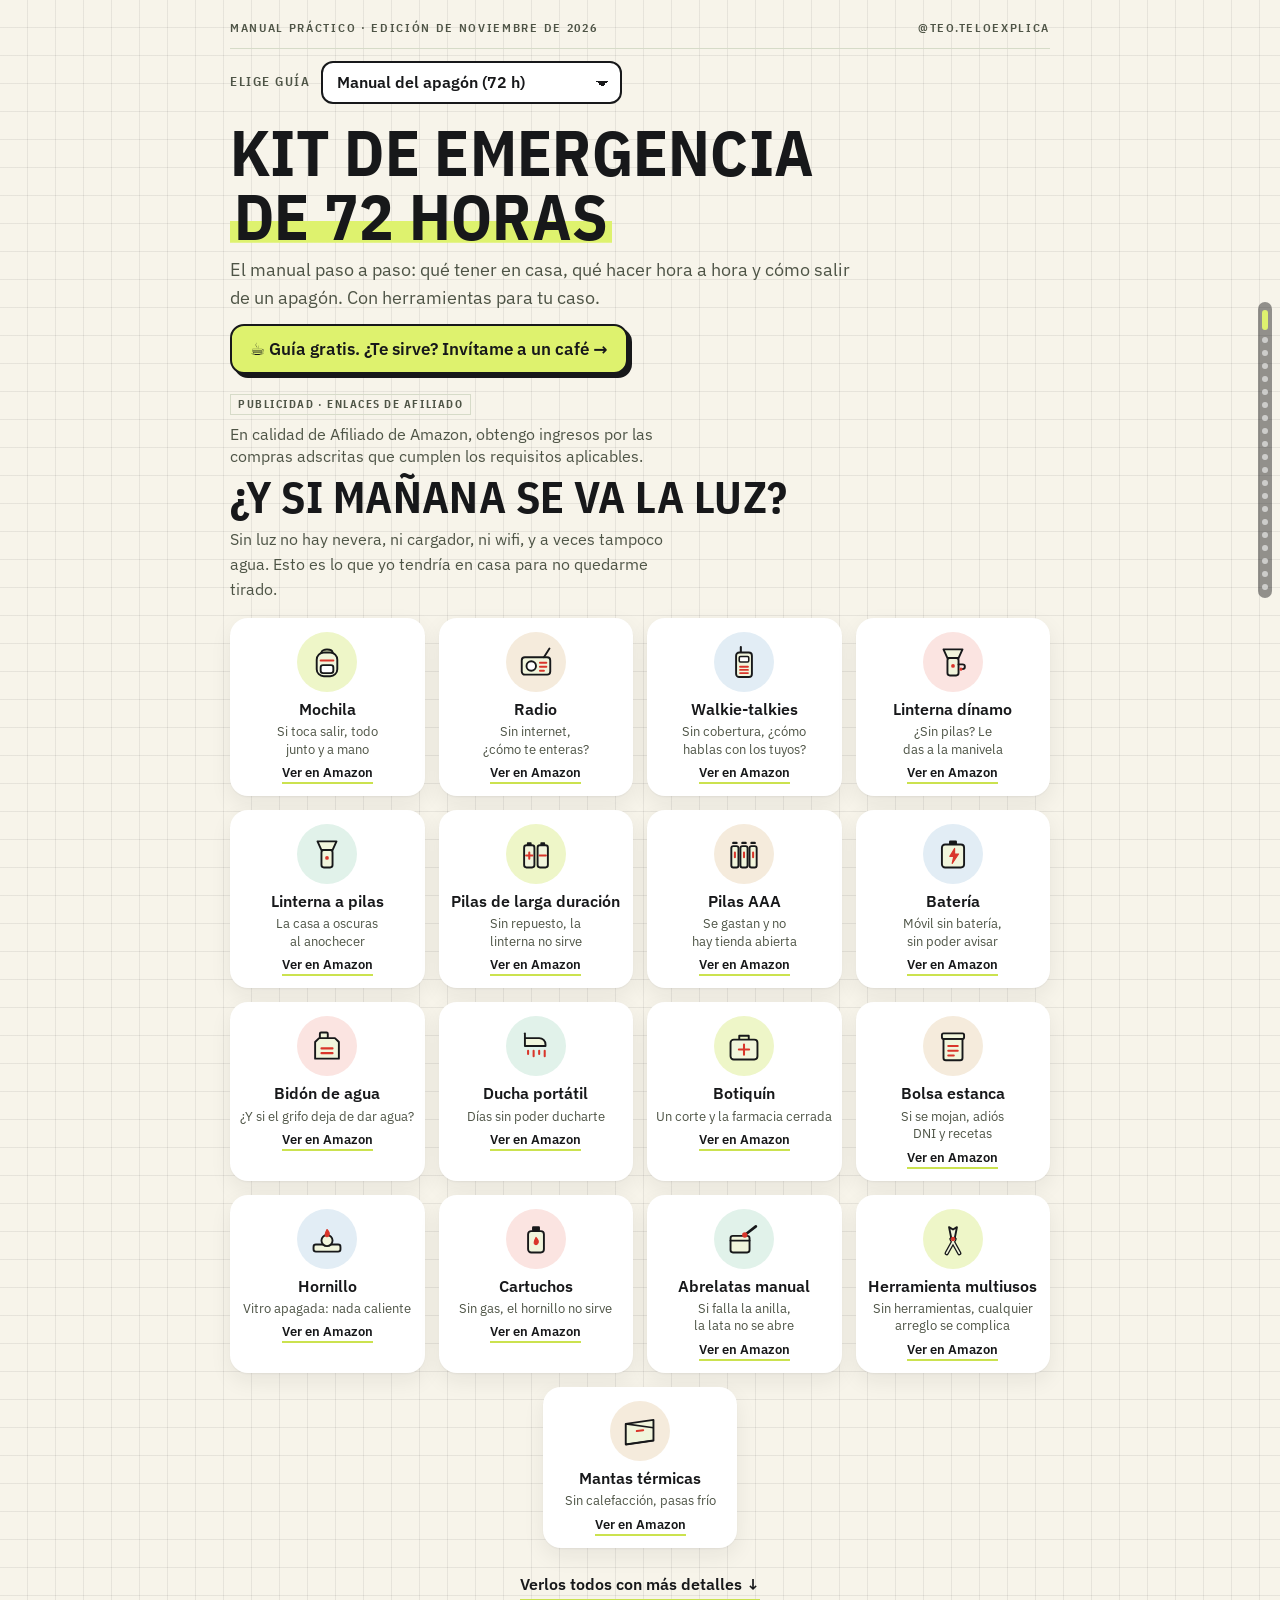
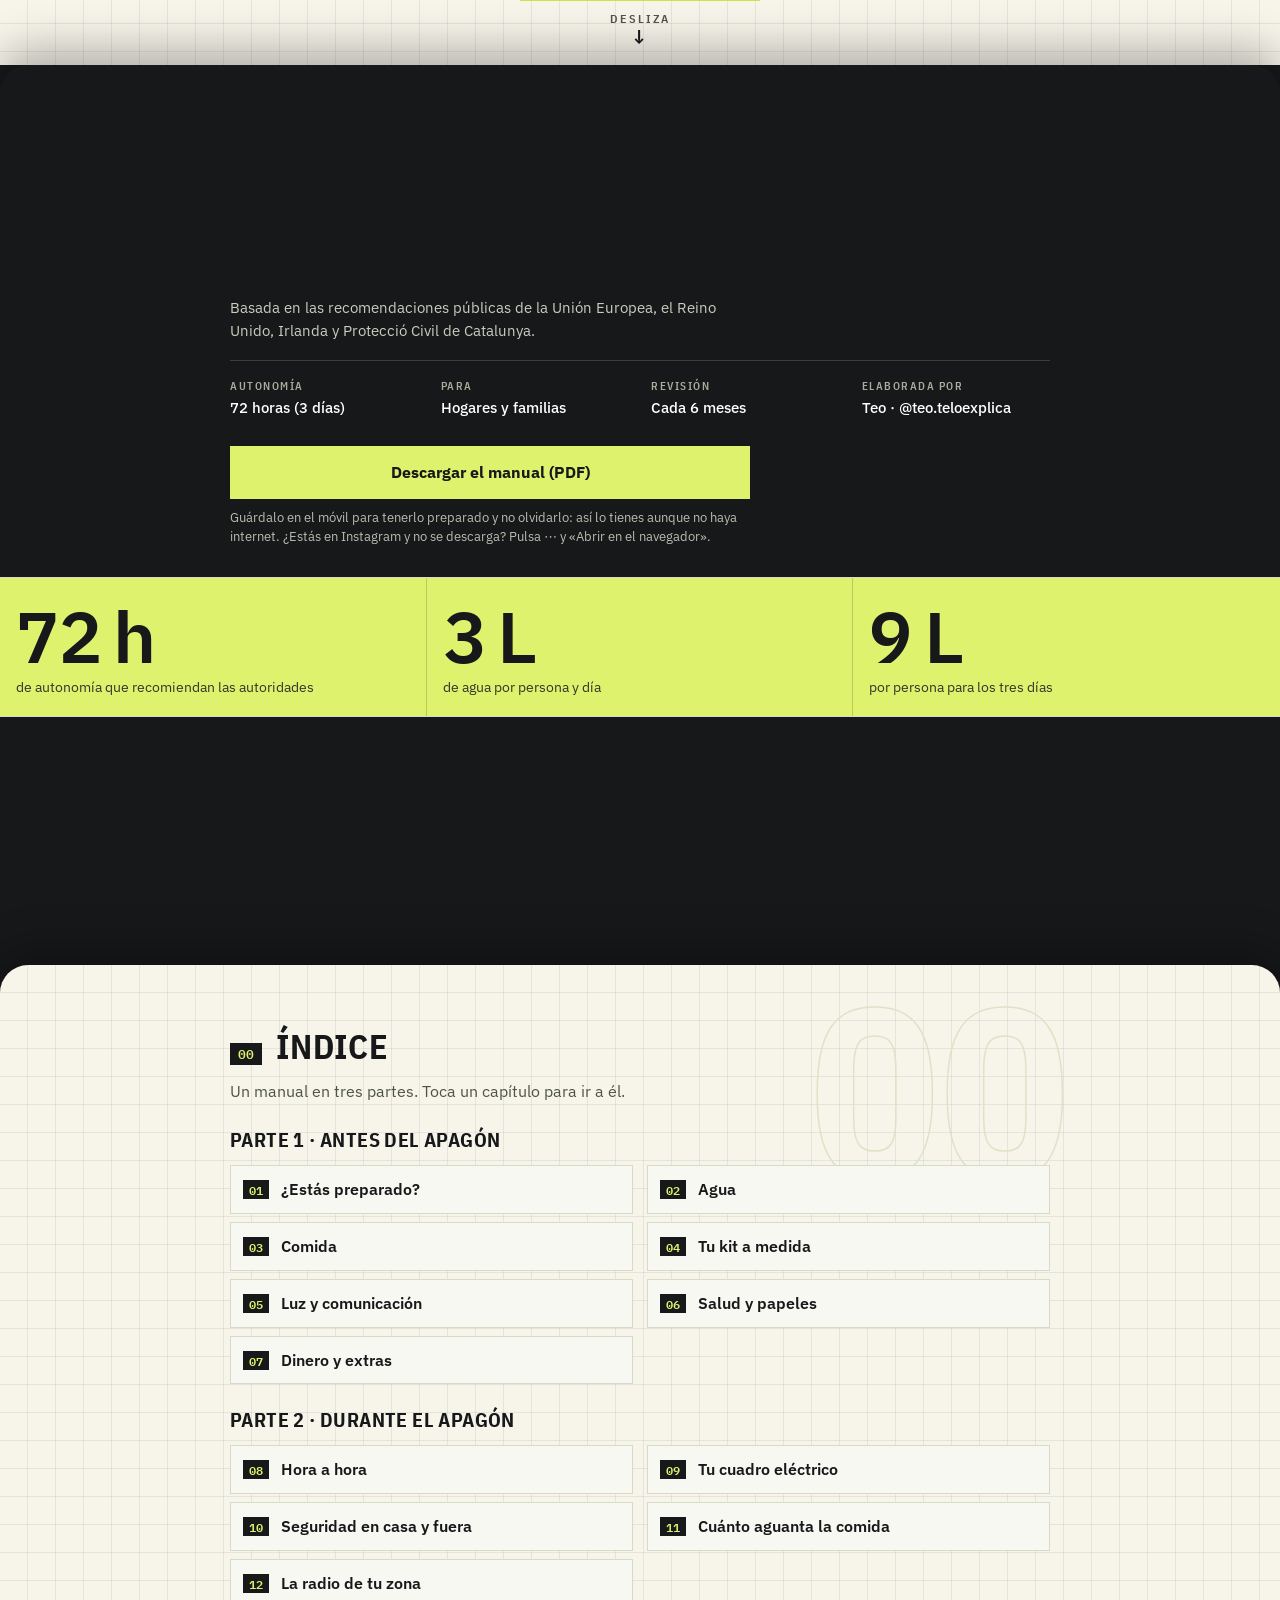
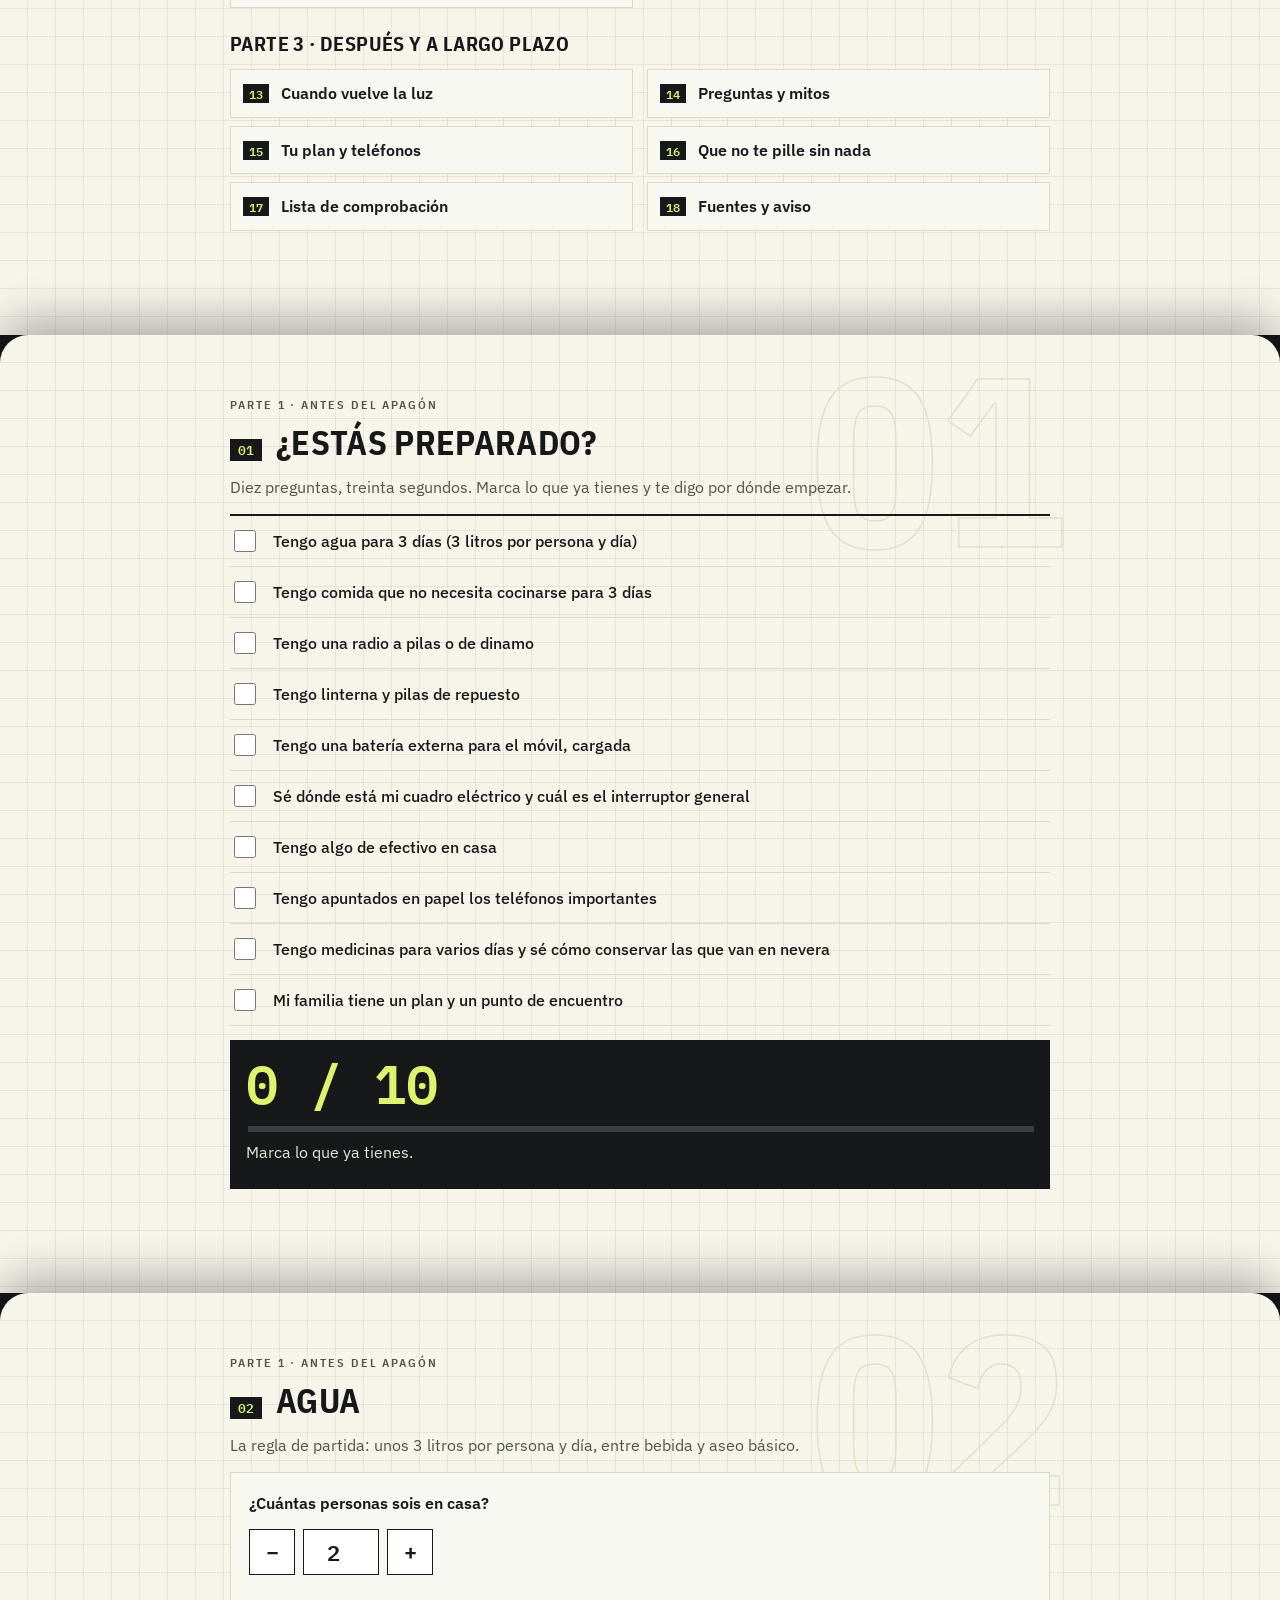
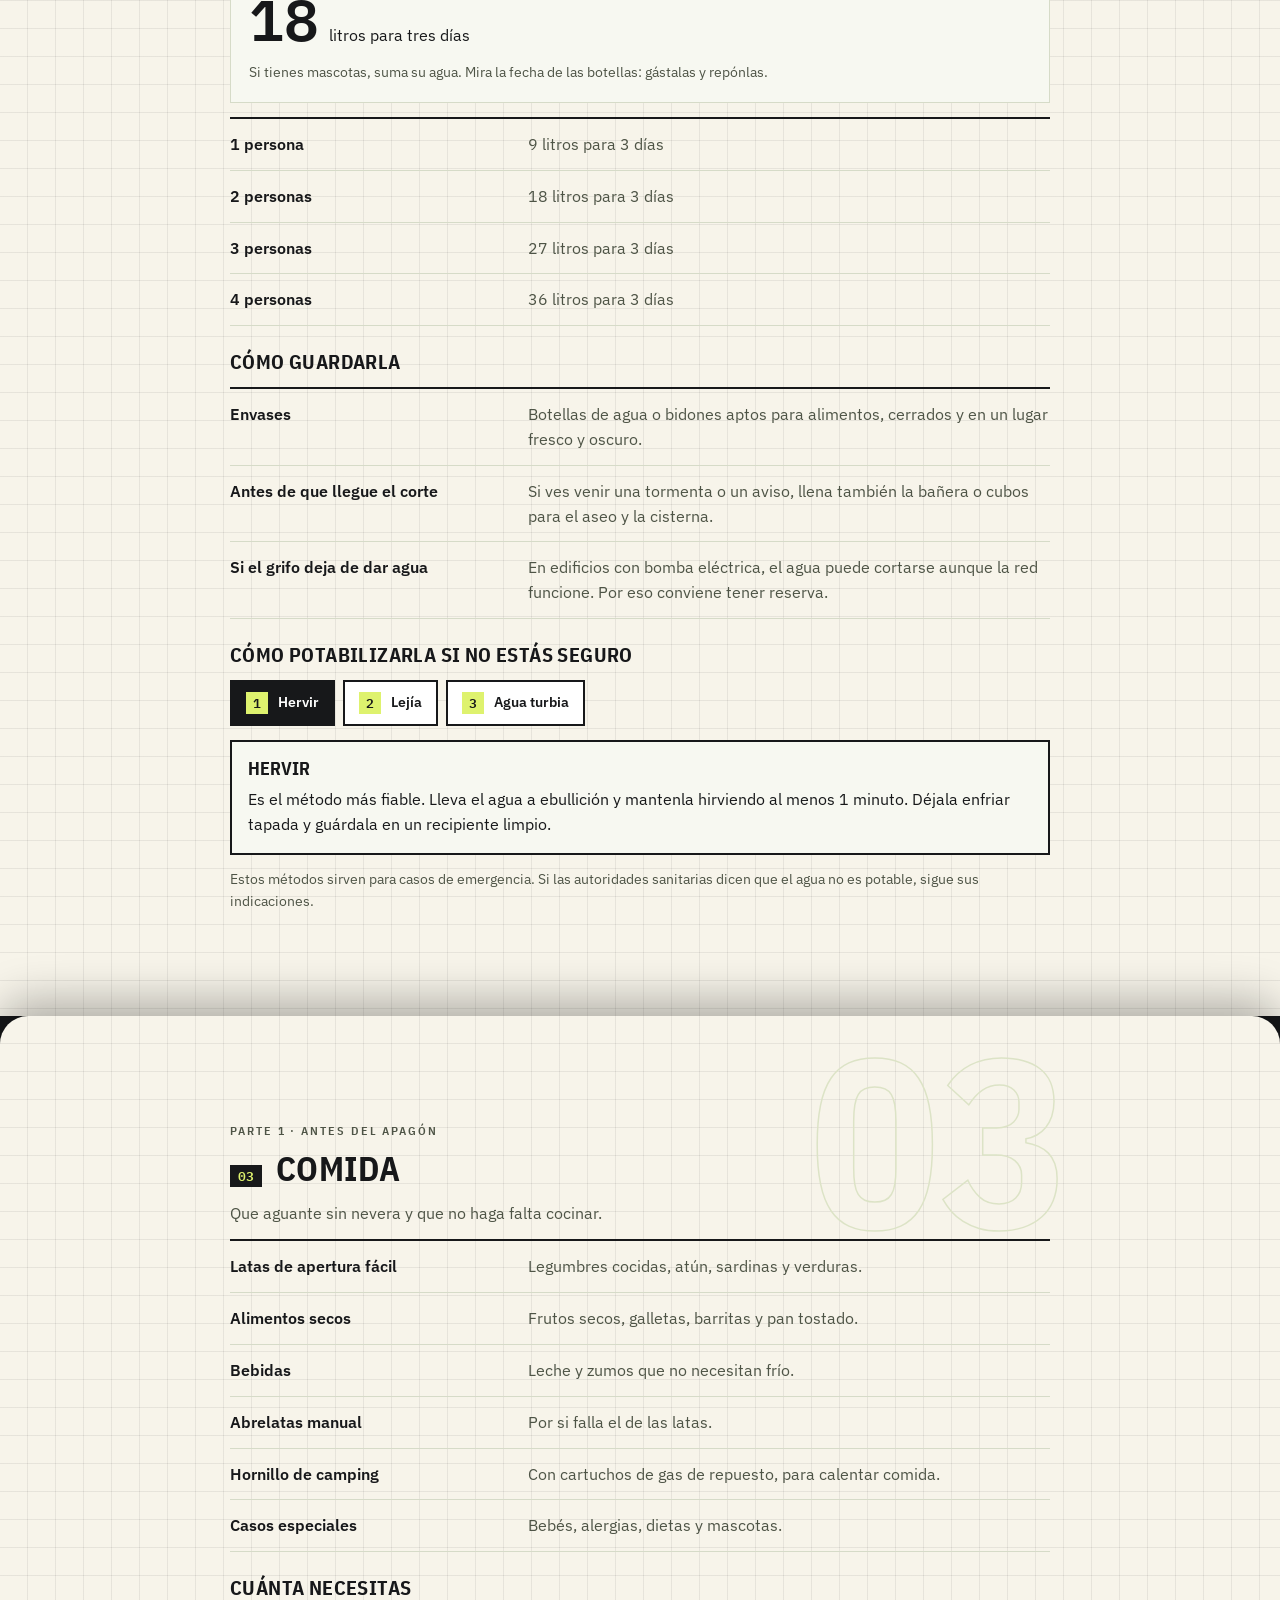
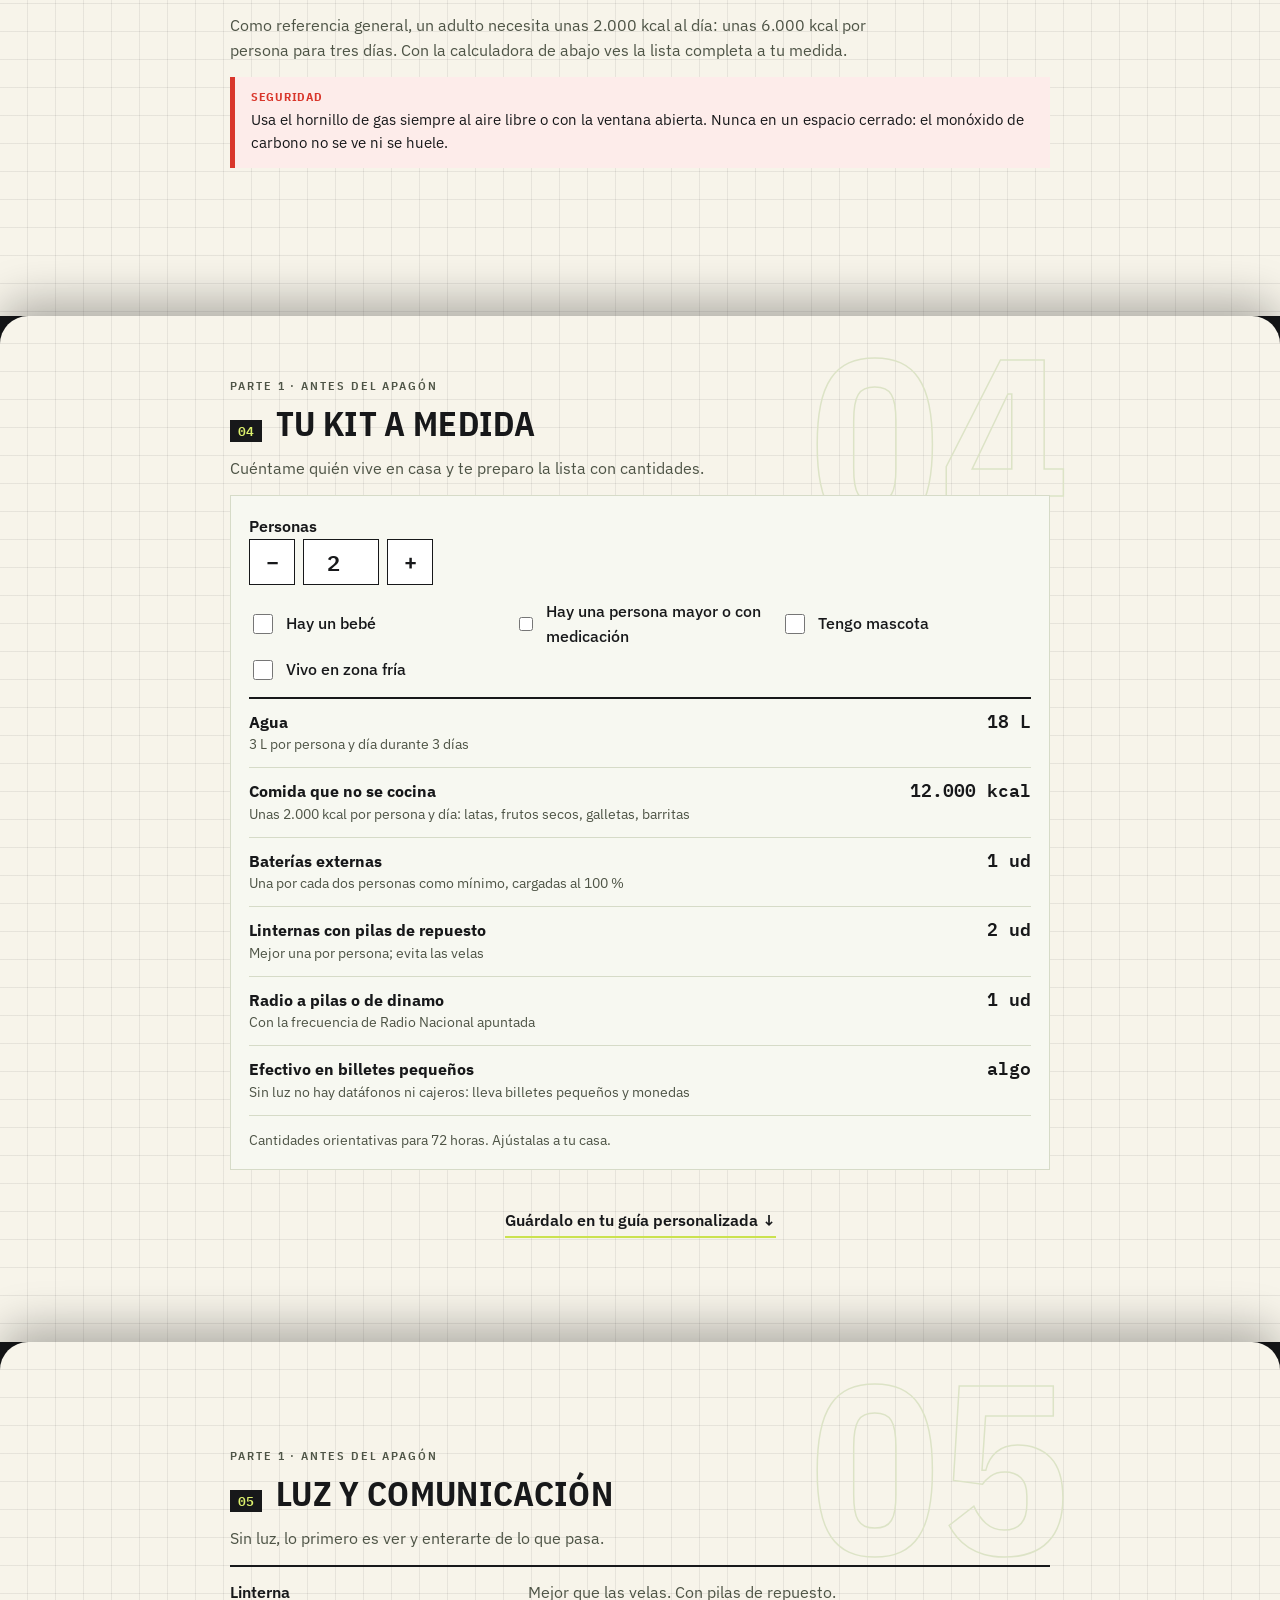
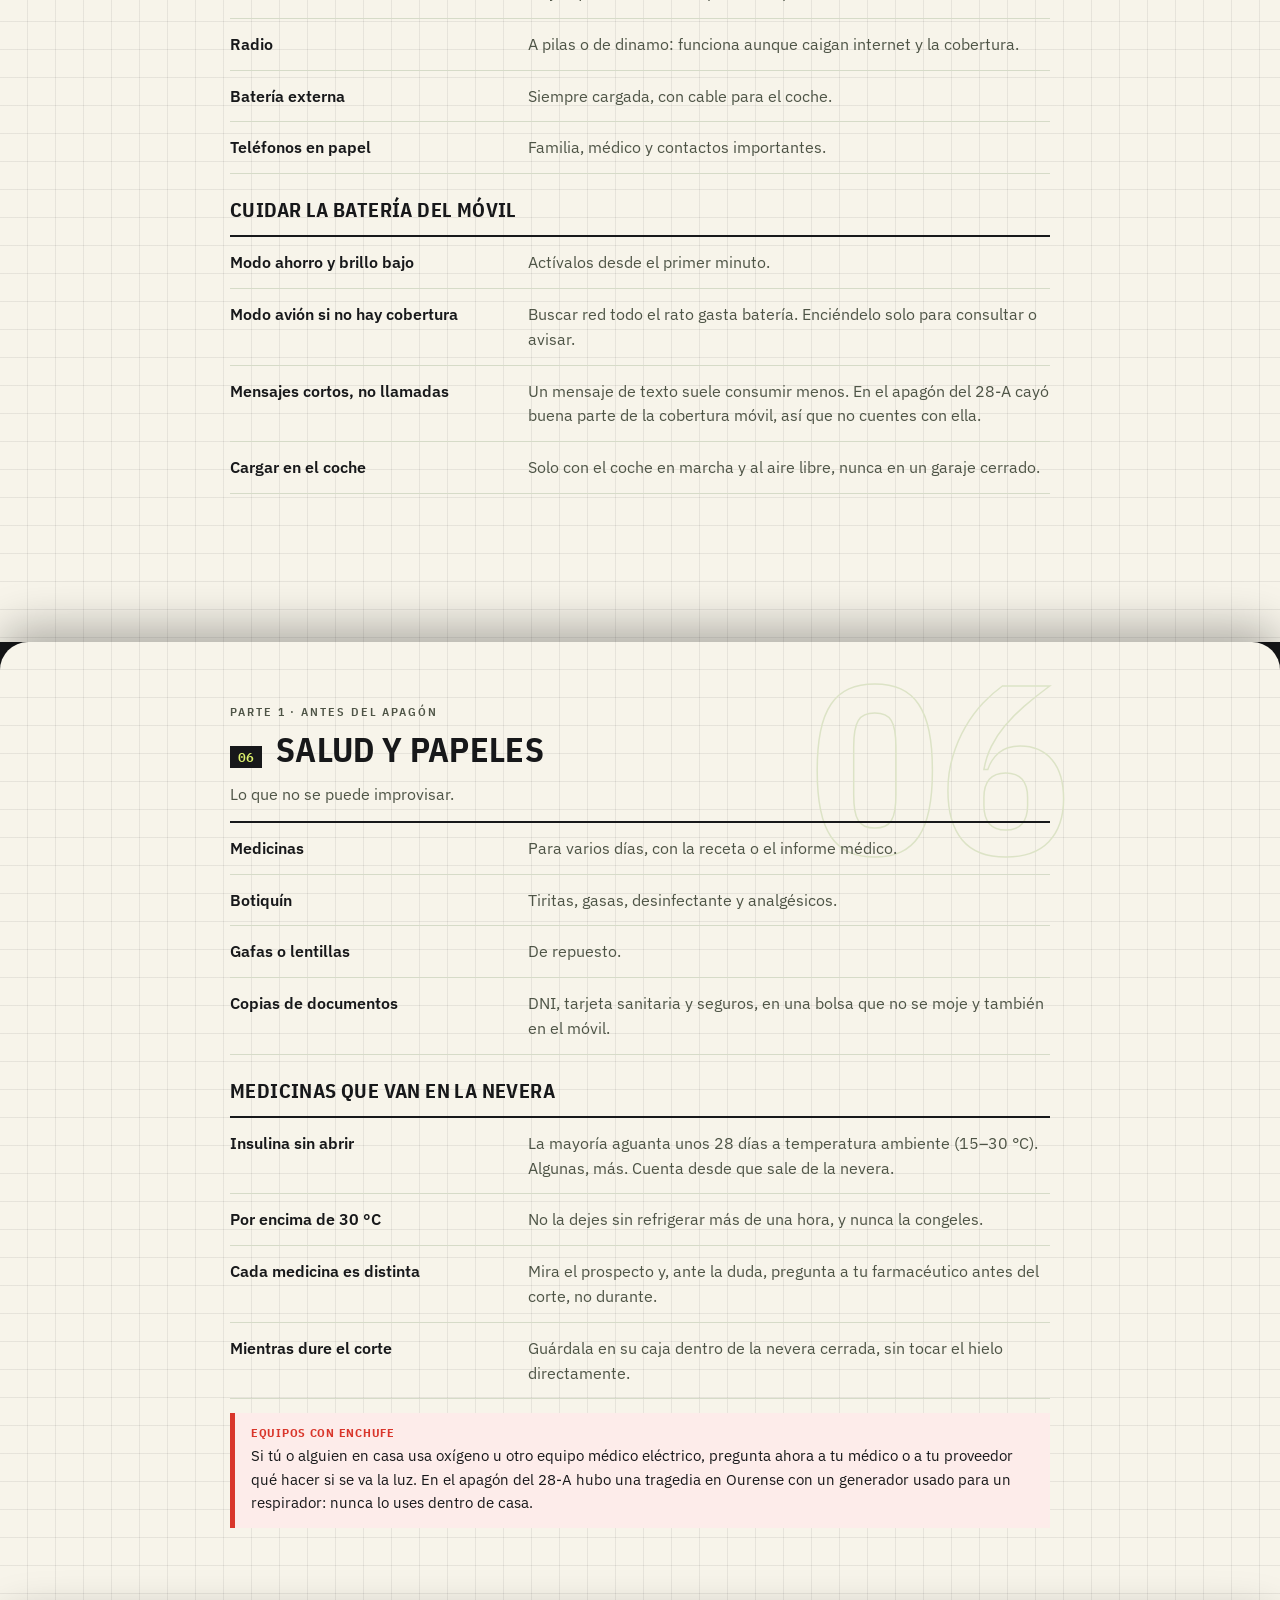
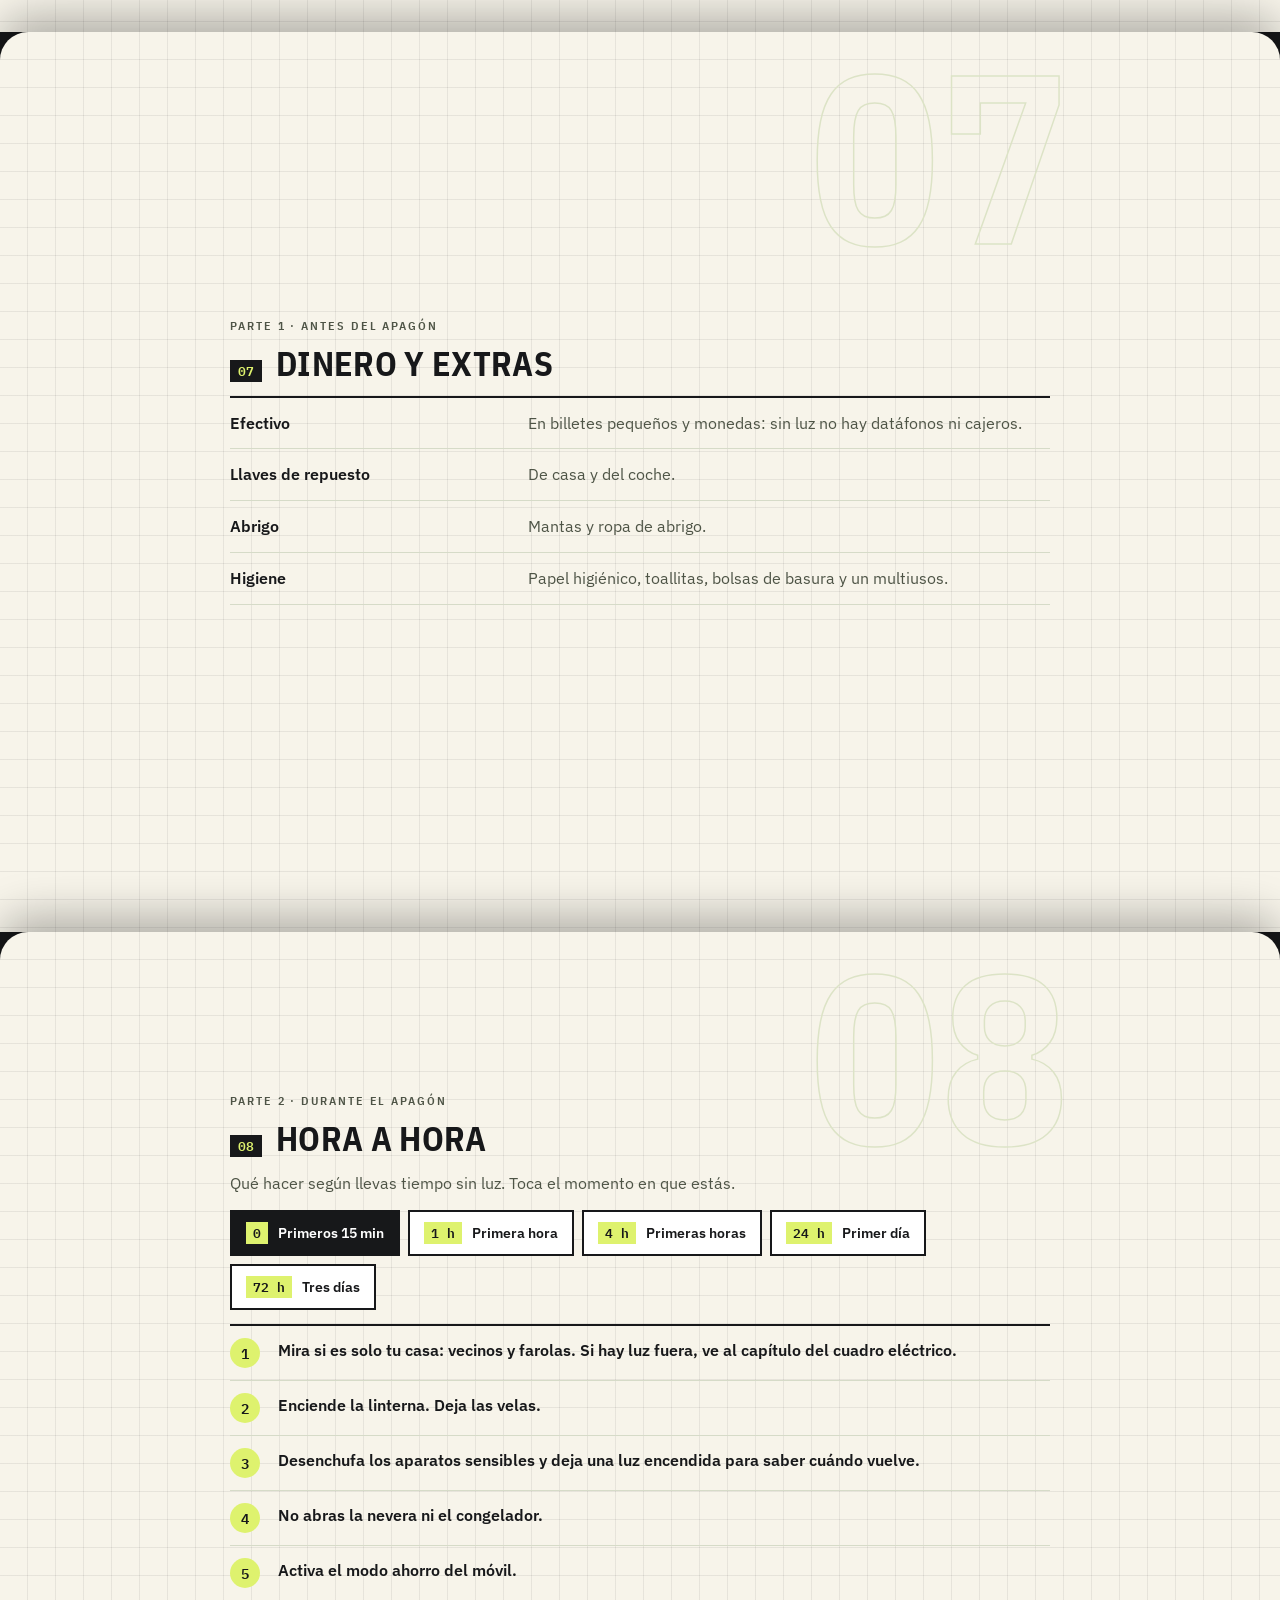
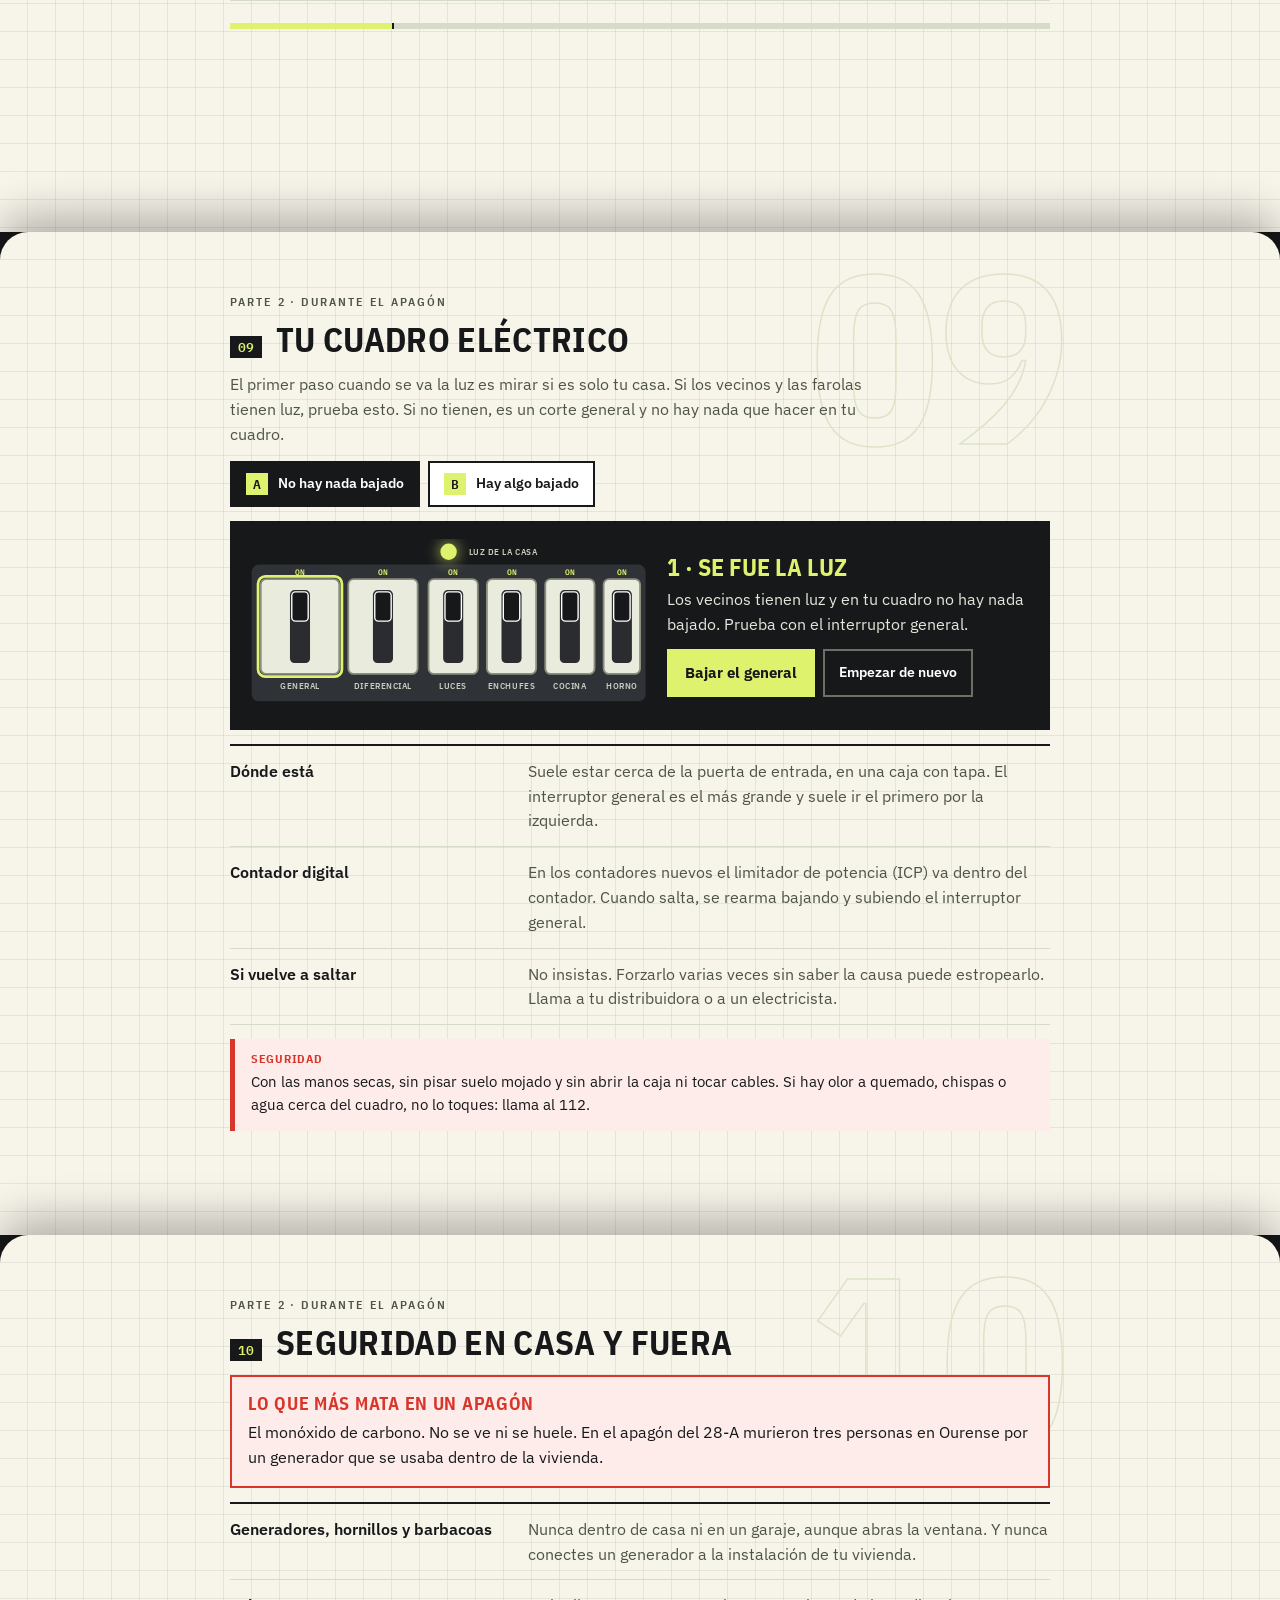
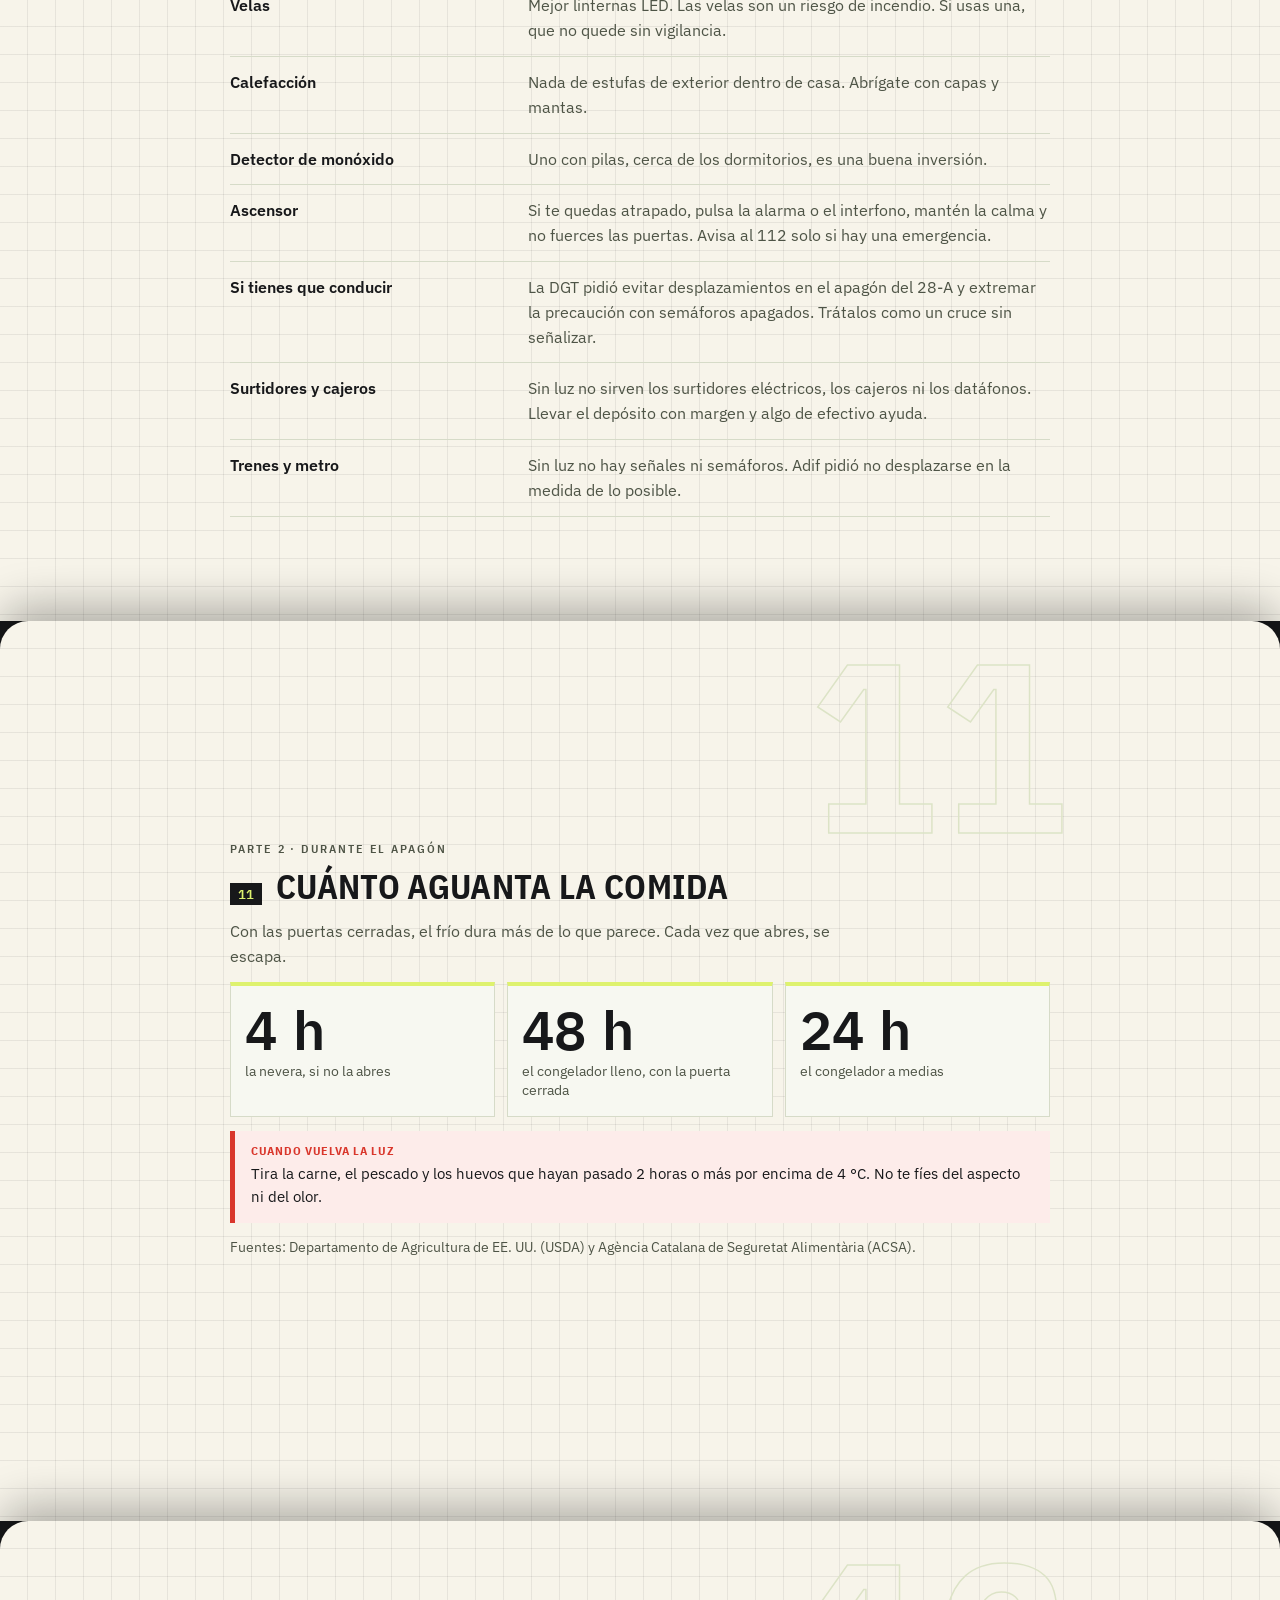
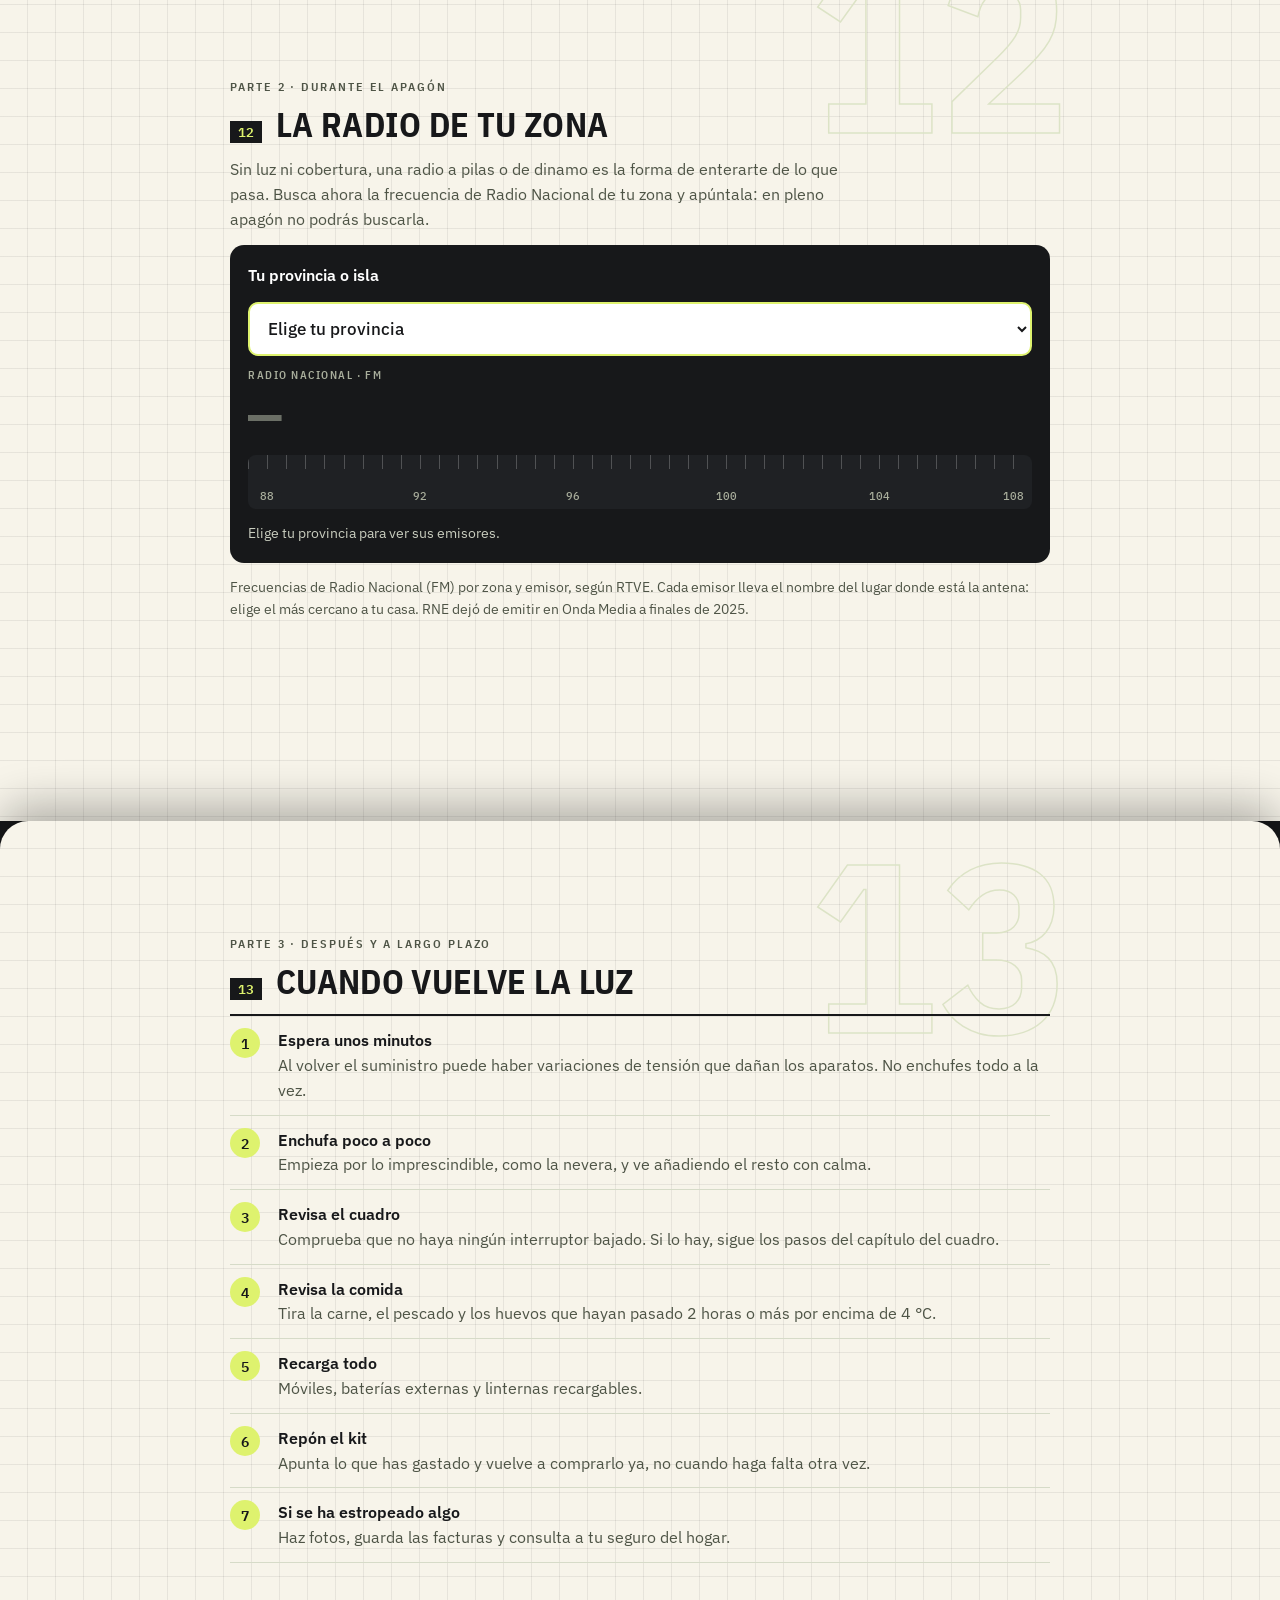
==== index.html @ d81eb637 "Nueva app: Lexo by Teo, asistente legal con IA (modo demostración hasta conectar el servidor) Co-Aut" ====
<!doctype html>
<html lang="es">
<head>
<meta charset="utf-8">
<meta name="viewport" content="width=device-width, initial-scale=1, viewport-fit=cover">
<title>Kit de emergencia 72 horas · Manual práctico | Teo te lo explica</title>
<meta name="description" content="Qué tener en casa para aguantar 72 horas sin luz, agua ni internet, qué hacer hora a hora y la frecuencia de radio de tu zona. Por @teo.teloexplica.">
<link rel="canonical" href="https://teoteloexplica.com/">
<meta property="og:type" content="website">
<meta property="og:title" content="Kit de emergencia 72 horas · Manual práctico">
<meta property="og:description" content="Qué tener en casa, qué hacer hora a hora y la radio de tu zona. Por @teo.teloexplica.">
<meta property="og:url" content="https://teoteloexplica.com/">
<meta property="og:image" content="https://teoteloexplica.com/og.jpg">
<meta property="og:image:width" content="1200">
<meta property="og:image:height" content="630">
<meta property="og:image:alt" content="Kit de emergencia de 72 horas: manual práctico de Teo te lo explica">
<meta property="og:locale" content="es_ES">
<meta name="twitter:card" content="summary_large_image">
<link rel="icon" type="image/png" href="favicon.png">
<link rel="apple-touch-icon" href="apple-touch-icon.png">
<meta name="theme-color" content="#F7F8F1">
<link rel="stylesheet" href="fonts/fonts.css">
<style>html, body { margin: 0; } [hidden] { display: none !important; } .pie a { color: inherit; }</style>
<style>
/* Concepto: manual de preparación civil. Columna de documento sobre fondo gris azulado, portada en azul noche, un solo acento de señalización (naranja) y números en mono.
   Una sola apariencia a propósito: parece papel impreso y se parece a su PDF. */
:root {
  --fondo: #ECEFE3;
  --papel: #FFFFFF;
  --noche: #17181A;
  --noche-2: #2A2C2F;
  --tinta: #17181A;
  --suave: #4E5446;
  --linea: #D6DBC8;
  --aviso: #D9362B;
  --lima: #DEF26E;
  --lima-osc: #CBE24F;
  --claro: #F7F8F1;
  --aviso-fondo: #FDECEA;
  --sans: "IBM Plex Sans", "Inter", system-ui, -apple-system, "Segoe UI", sans-serif;
  --cond: "IBM Plex Sans Condensed", "IBM Plex Sans", "Arial Narrow", sans-serif;
  --mono: "IBM Plex Mono", ui-monospace, "SFMono-Regular", Menlo, monospace;
  color-scheme: light;
}
* { box-sizing: border-box; }
body { background: var(--fondo); color: var(--tinta); font-family: var(--sans); font-size: 16px; line-height: 1.55; }
a { color: var(--noche); }
.doc { max-width: 860px; margin: 0 auto; background: var(--papel); border-left: 1px solid var(--linea); border-right: 1px solid var(--linea); min-height: 100vh; }
.in { padding-left: max(18px, env(safe-area-inset-left, 0px)); padding-right: max(18px, env(safe-area-inset-right, 0px)); }
.cover { background: var(--noche); color: #fff; padding-block: 28px 34px; }
.cover .top { display: flex; justify-content: space-between; gap: 12px; flex-wrap: wrap; font: 600 12px/1.3 var(--cond); letter-spacing: .14em; text-transform: uppercase; color: #B9BDB0; border-bottom: 1px solid #3A3D40; padding-bottom: 12px; }
.cover h1 { font: 700 clamp(38px, 8.4vw, 68px)/1 var(--cond); text-transform: uppercase; letter-spacing: .005em; margin: 26px 0 12px; text-wrap: balance; }
.cover h1 span { color: var(--lima); }
.cover .lead { margin: 0; max-width: 58ch; font-size: 18px; color: #E4E7DC; }
.meta { display: grid; grid-template-columns: repeat(auto-fit, minmax(150px, 1fr)); gap: 14px 22px; margin-top: 26px; padding-top: 18px; border-top: 1px solid #3A3D40; }
.meta div { min-width: 0; }
.meta dt { font: 600 11px/1.3 var(--cond); letter-spacing: .14em; text-transform: uppercase; color: #A9AE9C; }
.meta dd { margin: 3px 0 0; font-size: 15px; font-weight: 500; }
.acciones { display: grid; gap: 10px; margin-top: 26px; max-width: 520px; }
.btn { display: block; text-align: center; text-decoration: none; font: 700 16px/1.2 var(--sans); padding: 15px 18px; background: var(--lima); color: var(--tinta); border: 2px solid var(--lima); }
.btn:hover { background: var(--lima-osc); border-color: var(--lima-osc); }
.btn.sec { background: transparent; color: #fff; border-color: #6B6F66; }
.btn.sec:hover { background: var(--noche-2); }
.btn.buy { background: #fff; color: var(--tinta); border-color: #fff; }
.btn.buy:hover { background: #F1F4E6; border-color: #F1F4E6; }
.btn:focus-visible, a:focus-visible, input:focus-visible, button:focus-visible { outline: 3px solid var(--aviso); outline-offset: 3px; }
.acciones small { color: #B9BDB0; font-size: 13px; line-height: 1.45; }
.acciones small a { color: #fff; }
.cifras { display: grid; grid-template-columns: repeat(3, 1fr); background: var(--lima); border-bottom: 1px solid var(--linea); }
.cifras div { padding: 20px 16px; border-right: 1px solid rgba(23, 24, 26, .18); min-width: 0; }
.cifras div:last-child { border-right: 0; }
.cifras b { display: block; font: 600 clamp(30px, 6.5vw, 46px)/1 var(--mono); color: var(--noche); font-variant-numeric: tabular-nums; }
.cifras span { display: block; margin-top: 8px; font-size: 14px; color: #33372A; line-height: 1.35; }
main { display: grid; gap: 0; }
section { padding-block: 30px; border-bottom: 1px solid var(--linea); display: grid; gap: 14px; }
.cab { display: flex; align-items: baseline; gap: 14px; }
.doc { counter-reset: sec; }
main > section { counter-increment: sec; }
.cab .num::before { content: counter(sec, decimal-leading-zero); }
.cab .num { font: 600 13px/1 var(--mono); color: var(--lima); background: var(--noche); padding: 5px 8px 4px; flex: none; }
h2 { margin: 0; font: 700 clamp(26px, 5.4vw, 34px)/1.05 var(--cond); text-transform: uppercase; letter-spacing: .01em; color: var(--noche); text-wrap: balance; }
.intro { margin: 0; color: var(--suave); max-width: 64ch; }
.filas { border-top: 2px solid var(--noche); }
.fila { display: grid; grid-template-columns: minmax(0, 1fr) minmax(0, 1.9fr); gap: 4px 24px; padding: 13px 0; border-bottom: 1px solid var(--linea); }
.fila b { font-weight: 600; }
.fila span { color: var(--suave); }
.aviso { background: var(--aviso-fondo); border-left: 5px solid var(--aviso); padding: 14px 16px; font-size: 15px; }
.aviso b { color: var(--aviso); text-transform: uppercase; letter-spacing: .06em; font: 700 12px/1 var(--cond); display: block; margin-bottom: 5px; }
.calc { border: 1px solid var(--linea); background: var(--claro); padding: 18px; display: grid; gap: 14px; }
.calc label { font-weight: 600; }
.stepper { display: flex; align-items: center; gap: 8px; }
.stepper button { width: 46px; height: 46px; font: 600 22px/1 var(--sans); background: var(--papel); border: 1px solid var(--noche); color: var(--noche); cursor: pointer; }
.stepper button:hover { background: var(--noche); color: #fff; }
.stepper input { width: 76px; height: 46px; text-align: center; font: 600 22px/1 var(--mono); border: 1px solid var(--noche); background: var(--papel); color: var(--tinta); }
.resultado { display: flex; align-items: baseline; gap: 10px; flex-wrap: wrap; }
.resultado b { font: 600 clamp(40px, 9vw, 58px)/1 var(--mono); color: var(--noche); font-variant-numeric: tabular-nums; }
.nota { font-size: 14px; color: var(--suave); margin: 0; }
.equipo a.fila { text-decoration: none; color: inherit; grid-template-columns: minmax(0, 1fr) auto; align-items: center; }
.equipo a.fila:hover { background: #F3F6FA; }
.equipo small { display: block; color: var(--suave); font-size: 14px; }
.equipo em { font: 600 12px/1 var(--cond); letter-spacing: .1em; text-transform: uppercase; font-style: normal; color: var(--aviso); border: 1px solid var(--aviso); padding: 7px 9px; white-space: nowrap; }
.publi { font: 700 11px/1 var(--cond); letter-spacing: .14em; text-transform: uppercase; color: var(--suave); border: 1px solid var(--linea); padding: 4px 7px; justify-self: start; }
.lista { display: grid; gap: 0; border-top: 2px solid var(--noche); }
.lista label { display: flex; gap: 14px; align-items: center; padding: 11px 0; border-bottom: 1px solid var(--linea); cursor: pointer; font-weight: 500; }
.lista input { width: 22px; height: 22px; accent-color: var(--noche); flex: none; }
.lista label:has(input:checked) { color: var(--suave); text-decoration: line-through; text-decoration-color: var(--linea); }
.progreso { font: 600 14px/1 var(--mono); color: var(--noche); }
.fuentes { font-size: 14px; color: var(--suave); }
.fuentes a { font-weight: 600; }
.fuentes p { margin: 0 0 8px; }
.pie { display: flex; justify-content: space-between; gap: 10px 20px; flex-wrap: wrap; padding-block: 18px 30px; font: 500 13px/1.4 var(--sans); color: var(--suave); }
.seguir { display: grid; gap: 10px; justify-items: start; }
.seguir .btn { display: inline-block; padding: 13px 20px; }
@media (max-width: 560px) {
  .fila { grid-template-columns: 1fr; }
  .cifras { grid-template-columns: 1fr; }
  .cifras div { border-right: 0; border-bottom: 1px solid rgba(23, 24, 26, .18); display: flex; align-items: baseline; gap: 14px; }
  .cifras div:last-child { border-bottom: 0; }
  .cifras span { margin-top: 0; }
  .cifras b { flex: none; min-width: 4ch; white-space: nowrap; }
  .equipo em { display: none; }
  .equipo a.fila { grid-template-columns: 1fr; }
}
.tienda { display: grid; grid-template-columns: repeat(5, minmax(0, 1fr)); gap: 12px; }
.tile { display: grid; align-content: start; gap: 6px; padding: 16px 14px 14px; border: 1px solid var(--linea); background: var(--claro); text-decoration: none; color: var(--tinta); }
.tile svg { background: #fff; border: 1px solid var(--linea); padding: 8px; width: 72px; height: 72px; margin-bottom: 6px; }
.tile b { font-weight: 600; line-height: 1.25; }
.tile small { color: var(--suave); font-size: 13.5px; line-height: 1.4; }
.tile .comprar { margin-top: 8px; background: var(--lima); color: var(--tinta); font: 700 14px/1.2 var(--sans); padding: 12px 10px; text-align: center; border: 2px solid var(--tinta); }
.tile .comprar i { font-style: normal; }
.tile:hover { border-color: var(--noche); background: #fff; }
.tile:hover .comprar { background: var(--lima-osc); }
.todo { display: flex; align-items: center; justify-content: space-between; gap: 14px; background: var(--noche); color: #fff; padding: 16px 18px; text-decoration: none; }
.todo b { display: block; font-size: 18px; }
.todo small { color: #B7C6D9; font-size: 14px; }
.todo em { flex: none; font: 700 14px/1 var(--sans); font-style: normal; background: var(--aviso); padding: 12px 14px; }
.todo:hover { background: var(--noche-2); }
.equipo .todo em { color: #fff; border: 0; letter-spacing: 0; text-transform: none; font-size: 14px; padding: 12px 14px; }
@media (max-width: 860px) { .tienda { grid-template-columns: repeat(3, minmax(0, 1fr)); } }
@media (max-width: 560px) { .tienda { grid-template-columns: repeat(2, minmax(0, 1fr)); } }
@media (max-width: 420px) { .todo { flex-direction: column; align-items: flex-start; } }
.cesta { display: grid; grid-template-columns: minmax(0, 1fr) auto; gap: 14px 20px; align-items: center; background: var(--noche); color: #fff; padding: 20px; }
.cesta-tx b { display: block; font: 700 clamp(20px, 4vw, 24px)/1.15 var(--cond); text-transform: uppercase; letter-spacing: .02em; }
.cesta-tx small { display: block; color: #C6CABB; font-size: 14px; margin-top: 4px; max-width: 52ch; }
.cesta-btn { background: var(--lima); color: var(--tinta); text-decoration: none; font: 700 17px/1.2 var(--sans); padding: 16px 20px; text-align: center; border: 2px solid var(--lima); }
.cesta-btn:hover { background: var(--lima-osc); border-color: var(--lima-osc); }
.cesta details { grid-column: 1 / -1; font-size: 14px; color: #C6CABB; }
.cesta summary { cursor: pointer; color: #fff; font-weight: 600; }
.cesta ol { margin: 8px 0; padding-left: 20px; columns: 2; column-gap: 24px; }
.cesta details p { margin: 0; }
@media (max-width: 600px) { .cesta { grid-template-columns: 1fr; } .cesta ol { columns: 1; } }
.compra1 { display: grid; grid-template-columns: minmax(0, 1fr) auto; gap: 14px 20px; align-items: center; background: #fff; color: var(--tinta); text-decoration: none; padding-block: 20px; padding-left: max(18px, env(safe-area-inset-left, 0px)); padding-right: max(18px, env(safe-area-inset-right, 0px)); border-bottom: 4px solid var(--tinta); }
.c1-tx { display: grid; gap: 4px; min-width: 0; }
.c1-tx b { font: 700 clamp(24px, 5.2vw, 32px)/1.05 var(--cond); text-transform: uppercase; letter-spacing: .01em; }
.c1-tx small { color: var(--suave); font-size: 15px; }
.c1-publi { margin-bottom: 4px; }
.c1-btn { background: var(--tinta); color: var(--lima); font: 700 17px/1.2 var(--sans); padding: 16px 20px; text-align: center; white-space: nowrap; }
.c1-btn i { font-style: normal; }
.compra1:hover .c1-btn { background: var(--noche-2); }
.compra1:focus-visible { outline: 3px solid var(--aviso); outline-offset: -3px; }
@media (max-width: 600px) { .compra1 { grid-template-columns: 1fr; } .c1-btn { white-space: normal; } }
/* Movimiento: todo es visible en reposo; las animaciones solo añaden entrada y énfasis. */
@media (prefers-reduced-motion: no-preference) {
  .cover .top, .cover h1, .cover .lead, .cover .meta, .cover .acciones { animation: subir .7s cubic-bezier(.2, .7, .2, 1) both; }
  .cover h1 { animation-delay: .08s; }
  .cover .lead { animation-delay: .16s; }
  .cover .meta { animation-delay: .24s; }
  .cover .acciones { animation-delay: .32s; }
  .cover h1 span { display: inline-block; animation: subir .7s .08s cubic-bezier(.2, .7, .2, 1) both; }
  .entra { animation: subir .6s cubic-bezier(.2, .7, .2, 1) both; }
  .tile { transition: transform .2s ease, box-shadow .2s ease, border-color .2s ease, background .2s ease; }
  .tile:hover { transform: translateY(-4px); box-shadow: 0 10px 22px rgba(23, 24, 26, .12); }
  .tile:hover svg { animation: bote .5s ease; }
  .tile .comprar, .btn, .c1-btn { transition: transform .15s ease, background .15s ease; }
  .tile:active .comprar, .btn:active, .compra1:active .c1-btn { transform: scale(.97); }
  .c1-btn { position: relative; overflow: hidden; }
  .c1-btn::after { content: ""; position: absolute; inset: 0; background: linear-gradient(100deg, transparent 30%, rgba(222, 242, 110, .35) 50%, transparent 70%); transform: translateX(-120%); animation: barrido 3.6s 1.2s ease-in-out infinite; }
  .compra1 .c1-btn i { display: inline-block; animation: flecha 1.6s 1.4s ease-in-out infinite; }
  .resultado b.cambia { animation: pop .35s ease; }
  .lista input:checked { animation: pop .3s ease; }
}
@keyframes subir { from { transform: translateY(18px); opacity: .35; } to { transform: none; opacity: 1; } }
@keyframes brillo { 50% { filter: drop-shadow(0 0 10px rgba(222, 242, 110, .55)); } }
@keyframes bote { 40% { transform: translateY(-5px) rotate(-3deg); } 70% { transform: translateY(1px); } }
@keyframes barrido { 0%, 55% { transform: translateX(-120%); } 85%, 100% { transform: translateX(120%); } }
@keyframes flecha { 0%, 100% { transform: none; } 50% { transform: translateY(4px); } }
@keyframes pop { 50% { transform: scale(1.18); } }
.barra { height: 6px; background: var(--linea); margin-top: 8px; overflow: hidden; }
.barra i { display: block; height: 100%; width: 0; background: var(--lima); border-right: 2px solid var(--tinta); transition: width .4s ease; }
/* Portada clara y escaparate: aire, tarjetas suaves, un color por pieza */
.cover { background: var(--claro); color: var(--tinta); padding-block-end: 4px; }
.cover .top { color: var(--suave); border-bottom-color: var(--linea); }
.cover .lead { color: var(--suave); }
.cover h1 span { color: var(--tinta); background: linear-gradient(var(--lima), var(--lima)) left 88% / 100% 34% no-repeat; padding-inline: .06em; }
.kit { background: var(--claro); padding-block: 26px 40px; border-bottom: 1px solid var(--linea); }
.kit .in { display: grid; }
.kit-cab { display: grid; gap: 8px; }
.kit h2 { margin: 0; font: 700 clamp(30px, 7vw, 44px)/1 var(--cond); text-transform: uppercase; }
.kit-cab p { margin: 0; color: var(--suave); font-size: 16px; max-width: 46ch; }
.kit-lista { list-style: none; margin: 22px 0 0; padding: 0; display: grid; grid-template-columns: repeat(2, minmax(0, 1fr)); gap: 12px; }
.prod { height: 100%; display: grid; justify-items: center; align-content: start; gap: 6px; text-align: center; padding: 18px 10px 16px; background: #fff; color: var(--tinta); text-decoration: none; border-radius: 18px;
  box-shadow: 0 1px 2px rgba(23, 24, 26, .05), 0 8px 22px rgba(23, 24, 26, .07); }
.prod .ico { width: 72px; height: 72px; border-radius: 50%; display: grid; place-items: center; background: var(--t); margin-bottom: 4px; }
.prod svg { width: 46px; height: 46px; }
.prod b { font: 600 16px/1.2 var(--sans); }
.prod small { color: var(--suave); font-size: 13px; line-height: 1.35; text-wrap: balance; }
.prod .ir { margin-top: 4px; font: 600 13px/1 var(--sans); padding-bottom: 3px; border-bottom: 2px solid var(--lima-osc); }
.prod:focus-visible { outline: 3px solid var(--tinta); outline-offset: 3px; }
.kit-mas { justify-self: center; margin-top: 24px; color: var(--tinta); text-decoration: none; font-weight: 600; padding-bottom: 3px; border-bottom: 2px solid var(--lima-osc); }
@media (min-width: 700px) { .kit-lista { display: flex; flex-wrap: wrap; justify-content: center; gap: 14px; } .kit-lista li { flex: 0 0 calc((100% - 42px) / 4); } .prod { padding-inline: 8px; } }
.divulga { margin: 0; font-size: 13px; line-height: 1.4; color: var(--suave); max-width: 60ch; }
.barra-compra[hidden] { display: none; }
.ficha { background: var(--noche); color: #fff; padding-block: 6px 34px; border-top: 1px solid #3A3D40; }
.ficha .fuente { margin: 22px 0 0; max-width: 58ch; font-size: 15px; color: #C9CDBF; }
.ficha .meta { margin-top: 18px; }
.barra-compra { position: fixed; left: 0; right: 0; bottom: 0; z-index: 20; display: flex; align-items: center; justify-content: space-between; gap: 12px;
  background: var(--noche); color: #fff; border-top: 3px solid var(--lima);
  padding-block: 12px calc(12px + env(safe-area-inset-bottom, 0px)); padding-left: max(16px, env(safe-area-inset-left, 0px)); padding-right: max(16px, env(safe-area-inset-right, 0px)); }
.bc-tx { display: grid; min-width: 0; }
.bc-tx b { font-size: 15px; }
.bc-tx small { color: #C6CABB; font-size: 12px; }
.bc-btn { flex: none; background: var(--lima); color: var(--tinta); text-decoration: none; font: 700 15px/1 var(--sans); padding: 13px 18px; border: 2px solid var(--lima); }
@media (prefers-reduced-motion: no-preference) {
  .prod { transition: transform .25s cubic-bezier(.2, .8, .2, 1), box-shadow .25s ease; animation: subir .7s var(--d) cubic-bezier(.2, .7, .2, 1) both; }
  .prod:hover, .prod:focus-visible { transform: translateY(-5px); box-shadow: 0 2px 4px rgba(23, 24, 26, .06), 0 16px 32px rgba(23, 24, 26, .12); }
  .prod:hover .ico { animation: bote .5s ease; }
  .prod .ir { transition: background .2s ease; }
  .prod:hover .ir { background: var(--lima); }
  .cover h1 span { animation: subir .7s .08s cubic-bezier(.2, .7, .2, 1) both, marca .8s .6s cubic-bezier(.6, 0, .2, 1) both; }
  .kit-cab { animation: subir .7s .2s cubic-bezier(.2, .7, .2, 1) both; }
  .barra-compra { animation: asoma .35s ease both; }
}
@keyframes marca { from { background-size: 0 34%; } to { background-size: 100% 34%; } }
}
@keyframes asoma { from { transform: translateY(100%); } to { transform: none; } }
/* Primera hora: pasos numerados */
.pasos { list-style: none; margin: 0; padding: 0; counter-reset: paso; border-top: 2px solid var(--noche); }
.pasos li { counter-increment: paso; display: grid; grid-template-columns: 34px minmax(0, 1fr); column-gap: 14px; padding: 12px 0; border-bottom: 1px solid var(--linea); }
.pasos li::before { content: counter(paso); grid-row: 1 / span 2; width: 30px; height: 30px; border-radius: 50%; background: var(--lima); color: var(--tinta); display: grid; place-items: center; font: 600 14px/1 var(--mono); }
.pasos b { font-weight: 600; }
.pasos span { color: var(--suave); }
/* Cuánto aguanta la comida */
.nevera { display: grid; grid-template-columns: repeat(3, minmax(0, 1fr)); gap: 12px; }
.nev { background: var(--claro); border: 1px solid var(--linea); border-top: 4px solid var(--lima); padding: 16px 14px; display: grid; align-content: start; gap: 6px; }
.nev b { font: 600 clamp(36px, 8vw, 54px)/1 var(--mono); color: var(--noche); font-variant-numeric: tabular-nums; word-spacing: -.3em; white-space: nowrap; }
.nev span { font-size: 14px; color: var(--suave); line-height: 1.35; }
@media (max-width: 560px) { .nevera { grid-template-columns: 1fr; } .nev { grid-template-columns: 4.2em minmax(0, 1fr); align-items: center; gap: 14px; } }
/* Radio de tu zona */
.radio { background: var(--noche); color: #fff; padding: 18px; display: grid; gap: 14px; border-radius: 14px; }
.radio label { font-weight: 600; }
.radio select { width: 100%; font: 500 17px/1.2 var(--sans); padding: 13px 14px; border-radius: 10px; border: 2px solid var(--lima); background: #fff; color: var(--tinta); }
.dial-cifras { display: flex; gap: 10px 28px; flex-wrap: wrap; align-items: end; min-height: 64px; }
.dial-cifras div { display: grid; gap: 4px; }
.dial-cifras small, .escala-et { font: 600 11px/1 var(--cond); letter-spacing: .14em; text-transform: uppercase; color: #A9AE9C; }
.dial-cifras b { font: 600 clamp(38px, 10vw, 56px)/1 var(--mono); color: var(--lima); font-variant-numeric: tabular-nums; }
.dial-cifras b i { font-style: normal; font-size: .36em; color: #C9CDBF; margin-left: 6px; }
.dial-cifras .vacio b { color: #6B6F66; }
.escala { position: relative; height: 54px; border-radius: 8px; background-color: #1F2124; overflow: hidden;
  background-image: repeating-linear-gradient(90deg, rgba(255, 255, 255, .22) 0 1px, transparent 1px calc(100% / 41)); background-size: 100% 14px; background-repeat: no-repeat; }
.escala span { position: absolute; bottom: 7px; transform: translateX(-50%); font: 500 11px/1 var(--mono); color: #A9AE9C; }
.aguja { position: absolute; top: 0; bottom: 0; left: var(--x, 0%); width: 3px; margin-left: -1.5px; background: var(--lima); box-shadow: 0 0 14px rgba(222, 242, 110, .8); opacity: var(--o, 0); transition: left .9s cubic-bezier(.16, 1, .3, 1), opacity .3s ease; }
.radio .nota { color: #C9CDBF; }
.emisores { display: flex; flex-wrap: wrap; gap: 8px; }
.emisores:empty { display: none; }
.em { display: inline-flex; gap: 8px; align-items: baseline; font: 500 14px/1 var(--sans); padding: 9px 12px; border-radius: 99px; border: 1px solid #4A4D45; background: transparent; color: #fff; cursor: pointer; }
.em b { font: 600 14px/1 var(--mono); color: var(--lima); }
.em[aria-pressed="true"] { background: var(--lima); border-color: var(--lima); color: var(--tinta); }
.em[aria-pressed="true"] b { color: var(--tinta); }
.frec-tabla { display: none; }
/* Teléfonos útiles */
.apunta { display: grid; gap: 10px; border: 1px solid var(--linea); background: var(--claro); padding: 16px; }
.apunta label { display: grid; gap: 4px; font-weight: 600; font-size: 14px; }
.apunta input { font: 500 16px/1.2 var(--sans); padding: 10px 12px; border: 1px solid var(--noche); background: #fff; color: var(--tinta); width: 100%; }
.apunta small { color: var(--suave); font-size: 13px; }
@media print {
  .pasos li { padding: 6px 0; break-inside: avoid; }
  .pasos li::before { -webkit-print-color-adjust: exact; print-color-adjust: exact; width: 22px; height: 22px; font-size: 9pt; }
  .nev { -webkit-print-color-adjust: exact; print-color-adjust: exact; padding: 8px 10px; }
  .nev b { font-size: 26pt; }
  .frec-tabla { display: grid; grid-template-columns: repeat(2, minmax(0, 1fr)); column-gap: 7mm; font-size: 7.8pt; line-height: 1.3; }
  .frec-tabla div { break-inside: avoid; border-bottom: 1px solid var(--linea); padding: 2px 0; }
  .frec-tabla b { font-weight: 700; margin-right: 4px; }
  .frec-tabla span { color: var(--suave); }
  #radio { break-inside: auto; }
  .apunta { padding: 8px 0 0; border: 0; background: none; gap: 8px; }
  .apunta label { grid-template-columns: 52mm 1fr; align-items: end; font-size: 9.5pt; }
  .apunta input { border: 0; border-bottom: 1px solid var(--noche); padding: 2px 0; font-size: 10pt; }
  .apunta small { display: none; }
}
/* Guía personalizada: hoja con los datos que cada uno rellena (imagen o PDF) */
.miguia { display: grid; gap: 10px; border: 2px solid var(--tinta); border-radius: 16px; padding: 18px; background: #fff; }
.miguia > b { font: 700 24px/1.1 var(--cond); text-transform: uppercase; }
.miguia p { margin: 0; color: var(--suave); }
.miguia small { color: var(--suave); font-size: 13px; line-height: 1.45; }
.miguia-bt { display: flex; flex-wrap: wrap; gap: 10px; }
.miguia .btn { cursor: pointer; }
.miguia .sec2 { background: #fff; color: var(--tinta); border-color: var(--tinta); }
.mg-modal { position: fixed; inset: 0; z-index: 60; background: rgba(11, 12, 13, .78); overflow: auto; padding: 18px; }
.mg-modal[hidden] { display: none; }
.mg-caja { max-width: 520px; margin: 0 auto; background: #fff; border-radius: 16px; padding: 16px; display: grid; gap: 12px; position: relative; }
.mg-caja p { margin: 0 40px 0 0; font-size: 15px; color: var(--suave); }
.mg-caja img { width: 100%; height: auto; border: 1px solid var(--linea); border-radius: 10px; }
.mg-x { position: absolute; top: 8px; right: 8px; width: 40px; height: 40px; border: 0; border-radius: 50%; background: var(--claro); font-size: 26px; line-height: 1; cursor: pointer; color: var(--tinta); }
#miPlan { display: none; }
@media print {
  body.plan-print > * { display: none !important; }
  body.plan-print > #miPlan { display: block !important; font: 11pt/1.45 var(--sans); color: var(--tinta); }
  #miPlan h1 { font: 700 26pt/1 var(--cond); text-transform: uppercase; margin: 0 0 2mm; }
  #miPlan .fecha { color: var(--suave); margin: 0 0 5mm; }
  #miPlan h2 { font: 700 13pt/1.1 var(--cond); text-transform: uppercase; margin: 5mm 0 2mm; padding-top: 2mm; border-top: 2px solid var(--tinta); }
  #miPlan ul { margin: 0; padding-left: 5mm; }
  #miPlan li { margin: 1mm 0; break-inside: avoid; }
  #miPlan li small { color: var(--suave); }
  #miPlan .pie2 { margin-top: 6mm; color: var(--suave); font-size: 9pt; }
}
/* Modo presentación (solo pantalla y solo si se permite movimiento; lo activa el script):
   cada página ocupa la pantalla, se queda fija y la siguiente sube por encima mientras la anterior se aleja. */
.sigue, .puntos, .progreso { display: none; }
@media screen {
  .pro body { background: var(--noche); }
  .pro .doc { max-width: none; border: 0; background: transparent; min-height: 0; }
  .pro main { display: contents; }
  .pro .in { padding-left: max(22px, calc((100% - 820px) / 2)); padding-right: max(22px, calc((100% - 820px) / 2)); }
  .pro .pag { position: sticky; top: var(--top, 0px); min-height: 100vh; min-height: 100svh; display: grid; align-content: center; isolation: isolate; overflow: hidden;
    border-radius: 28px 28px 0 0; box-shadow: 0 -16px 44px rgba(0, 0, 0, .28);
    transform-origin: 50% var(--oy, 50%); }
  .pro .velo { position: absolute; inset: 0; z-index: 9; background: #0B0C0D; opacity: 0; pointer-events: none; }
  .pro .pag.mueve { will-change: transform; }
  .pro .pag.mueve > .velo { will-change: opacity; }
  .pro .p-portada:not(.actual) .sigue i { animation-play-state: paused; }
  .pro .p-portada { border-radius: 0; box-shadow: none; background: var(--claro); align-content: start; }
  .pro .p-portada .kit { border-bottom: 0; padding-bottom: 8px; }
  .pro .p-guia { background: var(--noche); }
  .pro .p-guia .ficha { border-top: 0; padding-block: 40px 30px; }
  .pro .p-guia .cifras b { font-size: clamp(44px, 10vw, 72px); word-spacing: -.45em; }
  .pro main > section.pag { background: var(--papel); border-bottom: 0; padding-block: 64px 104px; align-content: center; }
  .pro .p-guia { padding-bottom: 80px; }
  .pro main > section.pag::before { content: attr(data-n); position: absolute; z-index: -1; top: 26px; right: max(16px, calc((100% - 860px) / 2)); pointer-events: none;
    font: 700 clamp(120px, 30vw, 240px)/.8 var(--cond); color: transparent; -webkit-text-stroke: 1.5px #DCE3C6; }
  .pro .sigue { display: flex; flex-direction: column; align-items: center; gap: 2px; padding: 4px 0 18px; color: var(--suave); text-decoration: none; font: 600 12px/1 var(--cond); letter-spacing: .16em; text-transform: uppercase; }
  .pro .sigue i { font-style: normal; font-size: 20px; color: var(--tinta); animation: flecha 1.6s ease-in-out infinite; }
  /* Entrada del contenido al llegar a cada página */
  .pro .an { opacity: 0; transform: translateY(36px); transition: opacity .7s cubic-bezier(.2, .7, .2, 1), transform .9s cubic-bezier(.16, 1, .3, 1); transition-delay: calc(var(--i, 0) * 90ms + 120ms); }
  .pro .vista .an { opacity: 1; transform: none; }
  .pro main > section.pag.vista::before { animation: numero 1.1s cubic-bezier(.16, 1, .3, 1) both; }
  /* Índice de páginas y progreso */
  .pro .puntos { position: fixed; z-index: 30; right: 8px; top: 50%; transform: translateY(-50%); display: grid; gap: 7px; padding: 8px 4px; border-radius: 99px; background: rgba(23, 24, 26, .45); }
  .pro .puntos a { display: block; width: 6px; height: 6px; border-radius: 99px; background: rgba(255, 255, 255, .55); transition: height .35s cubic-bezier(.16, 1, .3, 1), background .3s ease; }
  .pro .puntos a.on { height: 20px; background: var(--lima); }
  .pro .progreso { display: block; position: fixed; z-index: 31; top: 0; left: 0; right: 0; height: 3px; background: var(--lima); transform-origin: 0 50%; transform: scaleX(0); }
}
@media screen and (max-width: 699px) {
  /* En el móvil, el escaparate es un carrusel para que la portada quepa en una pantalla */
  .pro .kit-lista { display: flex; overflow-x: auto; scroll-snap-type: x mandatory; scroll-padding-inline: 22px; gap: 12px; margin: 18px -22px 0; padding: 6px 22px 16px; scrollbar-width: none; overscroll-behavior-x: contain; }
  .pro .kit-lista::-webkit-scrollbar { display: none; }
  .pro .kit-lista li { flex: 0 0 43%; scroll-snap-align: start; }
  .pro .cover { padding-block-start: 18px; }
  .pro .cover h1 { margin: 18px 0 10px; }
  .pro .kit { padding-top: 18px; }
  .pro .kit-mas { margin-top: 10px; }
  .pro .cover h1 { font-size: clamp(32px, 9vw, 40px); }
  .pro .cover .top { padding-bottom: 8px; }
}
@media screen and (min-width: 700px) {
  .pro .cover { padding-block-start: 20px; }
  .pro .cover h1 { margin: 16px 0 8px; font-size: clamp(44px, 5.4vw, 64px); }
  .pro .kit { padding-top: 14px; }
  .pro .kit-lista { margin-top: 16px; }
  .pro .prod { padding: 14px 8px 12px; gap: 4px; }
  .pro .prod .ico { width: 60px; height: 60px; }
  .pro .prod svg { width: 38px; height: 38px; }
}
@media screen {
  .pro .kit.destaca .prod { animation: resalta .75s calc(var(--d) * .6) cubic-bezier(.2, .8, .3, 1.3) both; }
}
@keyframes resalta { 45% { transform: translateY(-8px) scale(1.04); box-shadow: 0 0 0 3px var(--lima), 0 16px 32px rgba(23, 24, 26, .14); } }
@media screen and (prefers-reduced-motion: reduce) {
  /* Sin animaciones automáticas: el contenido aparece ya colocado; el paso de página sigue al dedo */
  .pro .an { opacity: 1; transform: none; }
  .pro *, .pro *::before { animation: none !important; }
}
@keyframes numero { from { opacity: 0; transform: translateY(40px) scale(.92); } to { opacity: 1; transform: none; } }
@page { size: A4; margin: 13mm 13mm 17mm; }
@media print {
  :root { padding: 0; }
  body { background: #fff; font-size: 10.5pt; }
  .doc { border: 0; max-width: none; min-height: 0; }
  .in { padding-left: 0; padding-right: 0; }
  #equipo { display: none !important; }
  .noprint, .barra, .barra-compra, .kit-mas { display: none !important; }
  .cover { padding-block: 6mm 3mm; }
  .cover h1 { margin: 5mm 0 2mm; }
  .ficha .fuente { margin-top: 4mm; font-size: 9.5pt; }
  * { animation: none !important; transition: none !important; }
  .ficha { padding-inline: 8mm; }
  .kit, .prod .ico { -webkit-print-color-adjust: exact; print-color-adjust: exact; }
  .kit { padding-inline: 8mm; padding-block: 3mm 6mm; break-inside: avoid; }
  .kit h2 { font-size: 28pt; }
  .kit-cab p { font-size: 10.5pt; }
  .kit-lista { grid-template-columns: repeat(4, minmax(0, 1fr)); gap: 3.5mm 3.5mm; margin-top: 5mm; }
  .prod { gap: 3px; padding: 4mm 2mm 3.5mm; box-shadow: none; border: 1px solid var(--linea); border-radius: 12px; }
  .prod .ico { width: 14mm; height: 14mm; margin-bottom: 0; }
  .prod svg { width: 9mm; height: 9mm; }
  .prod b { font-size: 10.5pt; }
  .prod small { font-size: 8.5pt; line-height: 1.25; }
  .prod .ir { font-size: 8.5pt; margin-top: 2px; }
  .cover, .ficha, .aviso, .cifras, .cab .num, .equipo em { -webkit-print-color-adjust: exact; print-color-adjust: exact; }
  section { break-inside: avoid; padding-block: 16px; gap: 10px; }
  .cover { padding-inline: 8mm; margin-bottom: 0; }
  .cover h1 { font-size: 40pt; }
  .fila { padding: 8px 0; }
  .fila, .lista label { break-inside: avoid; }
  .salto { break-before: page; }
  .tienda { gap: 8px; }
  .tile { padding: 10px 9px 9px; break-inside: avoid; }
  .tile svg { width: 52px; height: 52px; padding: 5px; }
  .tile small { font-size: 8.5pt; }
  .tile .comprar, .todo em { -webkit-print-color-adjust: exact; print-color-adjust: exact; font-size: 8.5pt; padding: 8px 6px; }
  .compra1 { padding-inline: 8mm; padding-block: 7mm; }
  .c1-tx b { font-size: 24pt; }
  .c1-tx small { font-size: 11pt; }
  .c1-btn { font-size: 13pt; padding: 14px 20px; }
  #agua { break-inside: auto; }
  .todo, .cesta, .cesta-btn, .c1-btn { -webkit-print-color-adjust: exact; print-color-adjust: exact; }
  .cesta details { display: none; }
  .lista input { appearance: none; -webkit-appearance: none; width: 15px; height: 15px; border: 1.5px solid var(--noche); background: #fff; }
  .lista label:has(input:checked) { text-decoration: none; color: var(--tinta); }
  a { text-decoration: none; }
}
@media (prefers-reduced-motion: reduce) { * { transition: none !important; } }
/* ===== Manual: capítulos, herramientas e interacciones ===== */
.parte { margin: 0; font: 600 12px/1 var(--cond); letter-spacing: .16em; text-transform: uppercase; color: var(--suave); }
h3.sub { margin: 10px 0 0; font: 700 20px/1.15 var(--cond); text-transform: uppercase; letter-spacing: .02em; color: var(--noche); }
.indice { list-style: none; margin: 0; padding: 0; display: grid; grid-template-columns: repeat(2, minmax(0, 1fr)); gap: 8px 14px; }
.indice a { display: flex; gap: 12px; align-items: baseline; padding: 11px 12px; border: 1px solid var(--linea); background: var(--claro); color: var(--tinta); text-decoration: none; font-weight: 600; }
.indice a span { font: 600 12px/1 var(--mono); color: var(--lima); background: var(--noche); padding: 4px 6px 3px; flex: none; }
.indice a:hover { background: #fff; border-color: var(--noche); }
@media (max-width: 560px) { .indice { grid-template-columns: 1fr; } }
/* Test */
.quiz { display: grid; gap: 0; border-top: 2px solid var(--noche); }
.quiz > label { display: flex; gap: 14px; align-items: center; padding: 11px 0; border-bottom: 1px solid var(--linea); cursor: pointer; font-weight: 500; }
.quiz input { width: 22px; height: 22px; accent-color: var(--noche); flex: none; }
.quiz-res { display: grid; gap: 8px; padding: 16px; margin-top: 14px; background: var(--noche); color: #fff; }
.quiz-res b { font: 600 clamp(36px, 9vw, 54px)/1 var(--mono); color: var(--lima); font-variant-numeric: tabular-nums; }
.quiz-res p { margin: 0; color: #E4E7DC; }
.quiz-pend { font-size: 14px; color: #C9CDBF; }
.quiz-pend a { color: var(--lima); font-weight: 600; }
.quiz-res .barra { background: #3A3D40; }
/* Pestañas horizontales (pasos) */
.pasos-hz { display: flex; flex-wrap: wrap; gap: 8px; }
.paso { display: flex; align-items: center; gap: 10px; padding: 10px 14px; background: var(--papel); color: var(--tinta); border: 2px solid var(--noche); cursor: pointer; font: 600 14px/1.2 var(--sans); }
.paso b { font: 600 13px/1 var(--mono); background: var(--lima); color: var(--tinta); padding: 5px 7px 4px; }
.paso.on, .paso[aria-pressed="true"] { background: var(--noche); color: #fff; }
.paso.on b, .paso[aria-pressed="true"] b { background: var(--lima); }
.caso-caja { border: 2px solid var(--noche); background: var(--claro); padding: 16px; display: grid; gap: 8px; }
.caso-caja p { margin: 0; }
.caso-caja strong { font: 700 18px/1.2 var(--cond); text-transform: uppercase; }
/* Kit a medida */
.campos2 { display: grid; gap: 12px; }
.opts { display: grid; grid-template-columns: repeat(auto-fit, minmax(230px, 1fr)); gap: 8px 16px; }
.opts label { display: flex; gap: 10px; align-items: center; font-weight: 500; cursor: pointer; }
.opts input { width: 20px; height: 20px; accent-color: var(--noche); }
.lista-medida { list-style: none; margin: 0; padding: 0; display: grid; gap: 0; border-top: 2px solid var(--noche); }
.lista-medida li { display: grid; grid-template-columns: minmax(0, 1fr) auto; gap: 4px 16px; padding: 11px 0; border-bottom: 1px solid var(--linea); align-items: baseline; }
.lista-medida li b { font: 600 18px/1.2 var(--mono); color: var(--noche); text-align: right; font-variant-numeric: tabular-nums; }
.lista-medida li span { color: var(--suave); display: block; font-size: 14px; }
/* Cuadro eléctrico */
.panel { display: grid; grid-template-columns: minmax(0, 1.1fr) minmax(0, 1fr); gap: 18px; align-items: center; background: var(--noche); color: #fff; padding: 18px; }
.panel svg { width: 100%; height: auto; display: block; }
.panel-info b { display: block; font: 700 clamp(20px, 4vw, 24px)/1.15 var(--cond); text-transform: uppercase; color: var(--lima); margin-bottom: 6px; }
.panel-info p { margin: 0 0 12px; color: #E4E7DC; }
.panel-acc { display: flex; flex-wrap: wrap; gap: 8px; }
.btn-p { font: 700 15px/1.2 var(--sans); padding: 13px 16px; background: var(--lima); color: var(--tinta); border: 2px solid var(--lima); cursor: pointer; }
.btn-p[disabled] { opacity: .45; cursor: default; }
.btn-p:hover:not([disabled]) { background: var(--lima-osc); }
.btn-s { font: 600 14px/1.2 var(--sans); padding: 12px 14px; background: transparent; color: #fff; border: 2px solid #6B6F66; cursor: pointer; }
.btn-s:hover { background: var(--noche-2); }
.sw-body { fill: #E9ECDD; stroke: #8A8F7E; stroke-width: 2; }
.sw-slot { fill: #2A2C2F; }
.sw-lever { fill: #17181A; stroke: #fff; stroke-width: 1.5; transition: transform .45s cubic-bezier(.3, 1.4, .5, 1); }
.sw-lever.on { transform: translateY(0); }
.sw-lever.off { transform: translateY(44px); }
.sw-lab { font: 600 10px/1 var(--cond, sans-serif); fill: #C9CDBF; text-anchor: middle; letter-spacing: .06em; text-transform: uppercase; }
.sw-st { font: 700 9px/1 var(--mono, monospace); text-anchor: middle; }
.sw-hl { fill: none; stroke: var(--lima); stroke-width: 3; opacity: 0; transition: opacity .3s ease; }
.sw-hl.on { opacity: 1; }
.sw-fail .sw-body { stroke: var(--aviso); }
#cuSvg .lamp { fill: #3A3D40; transition: fill .4s ease, filter .4s ease; }
#cuSvg.luz .lamp { fill: var(--lima); filter: drop-shadow(0 0 8px rgba(222, 242, 110, .9)); }
@media (max-width: 640px) { .panel { grid-template-columns: 1fr; } }
/* Alerta CO */
.alerta-co { background: var(--aviso-fondo); border: 2px solid var(--aviso); padding: 16px; }
.alerta-co b { color: var(--aviso); text-transform: uppercase; font: 700 18px/1.2 var(--cond); letter-spacing: .04em; display: block; margin-bottom: 6px; }
.alerta-co p { margin: 0; }
/* Preguntas */
.qa details { border-bottom: 1px solid var(--linea); }
.qa details:first-child { border-top: 2px solid var(--noche); }
.qa summary { cursor: pointer; padding: 14px 30px 14px 0; font-weight: 600; list-style: none; position: relative; }
.qa summary::-webkit-details-marker { display: none; }
.qa summary::after { content: "+"; position: absolute; right: 4px; top: 12px; font: 600 22px/1 var(--mono); }
.qa details[open] summary::after { content: "–"; }
.qa details p { margin: 0 0 14px; color: var(--suave); max-width: 66ch; }
@media (prefers-reduced-motion: no-preference) {
  .qa details[open] p { animation: subir .35s cubic-bezier(.2, .7, .2, 1) both; }
  .caso-caja.cambia, .panel-info.cambia { animation: subir .4s cubic-bezier(.2, .7, .2, 1) both; }
  .pasos.cambia li { animation: subir .45s cubic-bezier(.2, .7, .2, 1) both; }
  .pasos.cambia li:nth-child(2) { animation-delay: .06s; } .pasos.cambia li:nth-child(3) { animation-delay: .12s; } .pasos.cambia li:nth-child(4) { animation-delay: .18s; } .pasos.cambia li:nth-child(5) { animation-delay: .24s; } .pasos.cambia li:nth-child(6) { animation-delay: .3s; } .pasos.cambia li:nth-child(7) { animation-delay: .36s; } .pasos.cambia li:nth-child(8) { animation-delay: .42s; }
  .lista-medida li.nuevo { animation: subir .4s cubic-bezier(.2, .7, .2, 1) both; }
  .quiz-res b.cambia { display: inline-block; animation: pop .35s ease; }
}
@media print {
  .solo-print { display: block !important; }
  #test, #medida, .panel, #cuTab { display: none !important; }
  .qa details p { display: block; }
  .pasos-hz, .caso-caja#potabTxt { display: none; }
  .indice a { break-inside: avoid; }
  .quiz-res, .alerta-co, .panel { -webkit-print-color-adjust: exact; print-color-adjust: exact; }
}

.solo-print { display: none; }

#indice { counter-increment: none !important; }
@media print {
  /* Al imprimir tras haber bajado: ninguna página encogida, oscurecida ni oculta */
  .pag { transform: none !important; visibility: visible !important; }
  .velo { display: none !important; }
  /* Escaparate impreso: 16 productos en 4 columnas de tarjetas horizontales para que quepan en la página 1 */
  .kit-lista { display: flex; flex-wrap: wrap; justify-content: center; gap: 3mm; }
  .kit-lista li { flex: 0 0 calc((100% - 9mm) / 4); }
  .prod { grid-template-columns: 10mm minmax(0, 1fr); justify-items: start; align-items: center; align-content: center; text-align: left; column-gap: 2mm; row-gap: 0; padding: 2.2mm 2.2mm; }
  .prod .ico { grid-row: 1 / span 3; width: 10mm; height: 10mm; }
  .prod svg { width: 6.8mm; height: 6.8mm; }
  .prod b { font-size: 9pt; line-height: 1.12; }
  .prod small { font-size: 7.3pt; line-height: 1.15; }
  .prod .ir { font-size: 7.3pt; margin-top: 1px; }
  .kit { padding-block: 2mm 4mm; }
  .kit h2 { font-size: 24pt; }
  .kit-cab p { font-size: 10pt; }
  .kit-lista { margin-top: 3.5mm; gap: 2.5mm; }
  .kit-lista li { flex-basis: calc((100% - 7.5mm) / 4); }
  .cover h1 { font-size: 36pt; }
}
.cafe { display: inline-block; margin: 10px 0 0; font-size: 15px; font-weight: 500; color: var(--tinta); text-decoration: none; background: #fff; border: 1px solid var(--linea); border-radius: 99px; padding: 8px 14px; } .cafe u { text-decoration-color: var(--lima-osc); text-decoration-thickness: 2px; text-underline-offset: 3px; font-weight: 600; }
.apoyo { display: grid; gap: 8px; justify-items: start; border: 2px solid var(--tinta); border-radius: 16px; padding: 18px; background: #fff; margin: 18px 0; } .apoyo b { font: 700 24px/1.1 var(--cond); text-transform: uppercase; } .apoyo p { margin: 0; color: var(--suave); } .apoyo .sec2 { background: #fff; color: var(--tinta); border-color: var(--tinta); } .apoyo small { color: var(--suave); font-size: 13px; }

.apoyo { background: var(--lima); border-color: var(--tinta); box-shadow: 6px 6px 0 var(--tinta); }
.apoyo p, .apoyo small { color: #2C3020; }
.apoyo .taza { width: 72px; height: 72px; }
.apoyo .donantes { font-size: 13px; font-weight: 600; color: var(--tinta); margin-top: -2px; }
.apoyo .donantes b { font: 700 13px/1 var(--mono); background: var(--tinta); color: var(--lima); padding: 3px 6px 2px; border-radius: 6px; margin-right: 4px; }
.apoyo .btn { background: var(--tinta); color: var(--lima); border-color: var(--tinta); font-size: 18px; padding: 16px 22px; position: relative; overflow: hidden; }
.apoyo .btn:hover { background: #000; border-color: #000; }
.cafe .tz { display: inline-block; }
.cafe { display: block; width: fit-content; max-width: 100%; line-height: 1.3; margin: 12px 0 2px; padding: 12px 18px; font-size: 17px; font-weight: 600; background: var(--lima); border: 2px solid var(--tinta); border-radius: 14px; box-shadow: 4px 4px 0 var(--tinta); }
.cafe u { text-decoration: none; }
.cafe::after { content: " \2192"; font-weight: 700; white-space: nowrap; }
.cafe:active { transform: translate(2px, 2px); box-shadow: 2px 2px 0 var(--tinta); }
@media (prefers-reduced-motion: no-preference) {
  .apoyo .vapor { stroke-dasharray: 22; animation: vapor 2.4s ease-in-out infinite; opacity: 0; }
  .apoyo .v2 { animation-delay: .5s; } .apoyo .v3 { animation-delay: 1s; }
  .apoyo .btn::after { content: ""; position: absolute; inset: 0; background: linear-gradient(100deg, transparent 30%, rgba(222, 242, 110, .55) 50%, transparent 70%); transform: translateX(-120%); animation: brilla 3.4s 1s ease-in-out infinite; }
  .apoyo .btn { animation: latido 3.4s 1.4s ease-in-out infinite; }
  .cafe { animation: cafeIn .7s .5s cubic-bezier(.2, .8, .3, 1.3) both; }
  .cafe .tz { animation: balanceo 3.2s 1.6s ease-in-out infinite; transform-origin: 50% 90%; }
}
@keyframes vapor { 0% { stroke-dashoffset: 22; opacity: 0; } 30% { opacity: .9; } 100% { stroke-dashoffset: -22; opacity: 0; } }
@keyframes brilla { 0%, 55% { transform: translateX(-120%); } 85%, 100% { transform: translateX(120%); } }
@keyframes latido { 0%, 80%, 100% { transform: none; } 90% { transform: scale(1.04); } }
@keyframes cafeIn { from { opacity: 0; transform: translateY(10px) scale(.94); } to { opacity: 1; transform: none; } }
@keyframes balanceo { 0%, 60%, 100% { transform: none; } 70% { transform: rotate(-14deg); } 80% { transform: rotate(10deg); } 90% { transform: rotate(-5deg); } }

.guias { display: flex; align-items: center; gap: 10px; flex-wrap: wrap; margin: 12px 0 0; font: 600 13px/1.2 var(--cond); letter-spacing: .12em; text-transform: uppercase; color: var(--suave); }
.guias select { font: 600 16px/1.2 var(--sans); letter-spacing: 0; text-transform: none; color: var(--tinta); background: #fff; border: 2px solid var(--tinta); border-radius: 12px; padding: 10px 36px 10px 14px; min-width: 230px; cursor: pointer; appearance: none; -webkit-appearance: none;
  background-image: linear-gradient(45deg, transparent 50%, var(--tinta) 50%), linear-gradient(135deg, var(--tinta) 50%, transparent 50%); background-position: calc(100% - 18px) 54%, calc(100% - 12px) 54%; background-size: 6px 6px, 6px 6px; background-repeat: no-repeat; }
.guias select:focus-visible { outline: 3px solid var(--aviso); outline-offset: 3px; }
.otra { display: block; width: fit-content; max-width: 100%; margin: 6px 0 10px; padding: 12px 16px; border: 2px solid var(--tinta); border-radius: 14px; background: #fff; color: var(--tinta); text-decoration: none; font-weight: 600; }
.otra:hover { background: var(--claro); }
.cover .guias, .cover .guias + * { position: relative; z-index: 2; }
@media print { .guias, .otra { display: none !important; } }

/* Fondo de libreta: papel crema con cuadrícula suave (solo en la web) */
:root { --papel-libreta: #F7F4EA; --cuadricula: rgba(23, 24, 26, .075); }
.doc, .pro main > section.pag, .pro .p-portada {
  background-color: var(--papel-libreta);
  background-image: linear-gradient(var(--cuadricula) 1px, transparent 1px), linear-gradient(90deg, var(--cuadricula) 1px, transparent 1px);
  background-size: 28px 28px; background-position: -1px -1px; }
.cover, .kit { background: transparent; }
body { background-color: var(--papel-libreta); }
@media print { .doc, .pro main > section.pag, .pro .p-portada { background-image: none; background-color: #fff; } }

.dl-modal { position: fixed; inset: 0; z-index: 80; background: rgba(11, 12, 13, .78); display: grid; place-items: center; padding: 18px; }
.dl-modal[hidden] { display: none; }
.dl-caja { width: min(440px, 100%); background: #fff; color: #17181A; border: 2px solid #17181A; border-radius: 18px; padding: 22px 20px 18px; display: grid; gap: 12px; position: relative; box-shadow: 0 18px 50px rgba(0,0,0,.35); }
.dl-caja h3 { margin: 0 34px 0 0; font: 700 26px/1.1 "IBM Plex Sans Condensed", "IBM Plex Sans", sans-serif; text-transform: uppercase; }
.dl-caja p { margin: 0; font-size: 16px; line-height: 1.45; color: #4E5446; }
.dl-caja .btn { width: 100%; text-align: center; box-sizing: border-box; }
.dl-x { position: absolute; top: 10px; right: 10px; width: 40px; height: 40px; border: 0; border-radius: 50%; background: #F1F3E8; font: 400 26px/1 sans-serif; cursor: pointer; color: #17181A; }
.dl-caja small { font-size: 13px; color: #4E5446; line-height: 1.4; }
@media print { .dl-modal { display: none !important; } }
</style>
</head>
<body>
<div class="doc">
  <div class="pag p-portada" id="inicio" data-nombre="Portada">
  <header class="cover">
    <div class="in">
      <div class="top"><span>Manual práctico · Edición de noviembre de 2026</span><span>@teo.teloexplica</span></div><label class="guias noprint"><span>Elige guía</span><select aria-label="Elige guía" onchange="location.href=this.value"><option value="./" selected>Manual del apagón (72 h)</option><option value="huelga.html">Huelga general 11-N</option><option value="voto.html">Voto por correo 29-N</option><option value="app/">¿Es de fiar? · Comprueba enlaces</option><option value="lexo/">Lexo · Asistente legal con IA</option></select></label>
      <h1>Kit de emergencia <span>de 72 horas</span></h1>
      <p class="lead">El manual paso a paso: qué tener en casa, qué hacer hora a hora y cómo salir de un apagón. Con herramientas para tu caso.</p><a class="cafe noprint" href="https://www.buymeacoffee.com/Teoteloexplica" target="_blank" rel="noopener"><span class="tz">☕</span> Guía gratis. ¿Te sirve? <u>Invítame a un café</u></a>
    </div>
  </header>

  <section class="kit" id="tu-kit" aria-labelledby="kit-t">
    <div class="in">
      <div class="kit-cab">
        <span class="publi">Publicidad · enlaces de afiliado</span>
        <p class="divulga">En calidad de Afiliado de Amazon, obtengo ingresos por las compras adscritas que cumplen los requisitos aplicables.</p>
        <h2 id="kit-t">¿Y si mañana se va la luz?</h2>
        <p>Sin luz no hay nevera, ni cargador, ni wifi, y a veces tampoco agua. Esto es lo que yo tendría en casa para no quedarme tirado.</p>
      </div>
      <ul class="kit-lista">
        <li><a class="prod" style="--t:#EEF6C8;--d:0.10s" href="https://www.amazon.es/dp/B0CR6BPSNS?tag=teoteloexplic-21" target="_blank" rel="sponsored noopener"><span class="ico"><svg viewBox="0 0 48 48" aria-hidden="true"><path d="M17 12c0-5 14-5 14 0" fill="none" stroke="#17181A" stroke-width="2.4" stroke-linecap="round"/><rect x="11" y="12" width="26" height="30" rx="9" fill="#F1F5DC" stroke="#17181A" stroke-width="2.4" stroke-linejoin="round" stroke-linecap="round"/><rect x="16" y="28" width="16" height="10" rx="3" fill="#fff" stroke="#17181A" stroke-width="2.4"/><path d="M16 22h16" fill="none" stroke="#D9362B" stroke-width="2.6" stroke-linecap="round" stroke-linejoin="round"/></svg></span><b>Mochila</b><small>Si toca salir, todo junto y a mano</small><span class="ir">Ver en Amazon</span></a></li>
        <li><a class="prod" style="--t:#F5EBDC;--d:0.14s" href="https://www.amazon.es/dp/B0GWNDVR7S?tag=teoteloexplic-21" target="_blank" rel="sponsored noopener"><span class="ico"><svg viewBox="0 0 48 48" aria-hidden="true"><rect x="6" y="18" width="36" height="22" rx="4" fill="#F1F5DC" stroke="#17181A" stroke-width="2.4" stroke-linejoin="round" stroke-linecap="round"/><circle cx="18" cy="29" r="6" fill="#fff" stroke="#17181A" stroke-width="2.4"/><path d="M29 25h8M29 30h8M29 35h5" fill="none" stroke="#D9362B" stroke-width="2.6" stroke-linecap="round" stroke-linejoin="round"/><path d="M34 18L41 7" stroke="#17181A" stroke-width="2.4" stroke-linecap="round"/></svg></span><b>Radio</b><small>Sin internet, ¿cómo te enteras?</small><span class="ir">Ver en Amazon</span></a></li>
        <li><a class="prod" style="--t:#E2EDF5;--d:0.18s" href="https://www.amazon.es/dp/B078C7TD7Z?tag=teoteloexplic-21" target="_blank" rel="sponsored noopener"><span class="ico"><svg viewBox="0 0 48 48" aria-hidden="true"><path d="M20 12V5" stroke="#17181A" stroke-width="2.6" stroke-linecap="round"/><rect x="14" y="12" width="20" height="31" rx="4" fill="#F1F5DC" stroke="#17181A" stroke-width="2.4" stroke-linejoin="round"/><rect x="18" y="17" width="12" height="7" rx="1.5" fill="#fff" stroke="#17181A" stroke-width="2"/><path d="M19 30h10M19 34h10M19 38h10" fill="none" stroke="#D9362B" stroke-width="2.4" stroke-linecap="round"/></svg></span><b>Walkie-talkies</b><small>Sin cobertura, ¿cómo hablas con los tuyos?</small><span class="ir">Ver en Amazon</span></a></li>
        <li><a class="prod" style="--t:#FBE4E1;--d:0.22s" href="https://www.amazon.es/dp/B01CS949OS?tag=teoteloexplic-21" target="_blank" rel="sponsored noopener"><span class="ico"><svg viewBox="0 0 48 48" aria-hidden="true"><path d="M12 8h24l-5 11H17z" fill="#F1F5DC" stroke="#17181A" stroke-width="2.4" stroke-linejoin="round" stroke-linecap="round"/><rect x="17" y="19" width="14" height="22" rx="3" fill="#F1F5DC" stroke="#17181A" stroke-width="2.4" stroke-linejoin="round" stroke-linecap="round"/><circle cx="24" cy="29" r="2.4" fill="#D9362B"/><path d="M31 27h5a3 3 0 0 1 0 6h-2" fill="none" stroke="#17181A" stroke-width="2.4" stroke-linecap="round" stroke-linejoin="round"/><circle cx="34" cy="33" r="1.9" fill="#D9362B"/></svg></span><b>Linterna dínamo</b><small>¿Sin pilas? Le das a la manivela</small><span class="ir">Ver en Amazon</span></a></li>
        <li><a class="prod" style="--t:#E1F2EA;--d:0.26s" href="https://www.amazon.es/dp/B0DYTN9H6W?tag=teoteloexplic-21" target="_blank" rel="sponsored noopener"><span class="ico"><svg viewBox="0 0 48 48" aria-hidden="true"><path d="M12 8h24l-5 11H17z" fill="#F1F5DC" stroke="#17181A" stroke-width="2.4" stroke-linejoin="round" stroke-linecap="round"/><rect x="17" y="19" width="14" height="22" rx="3" fill="#F1F5DC" stroke="#17181A" stroke-width="2.4" stroke-linejoin="round" stroke-linecap="round"/><circle cx="24" cy="29" r="2.4" fill="#D9362B"/></svg></span><b>Linterna a pilas</b><small>La casa a oscuras al anochecer</small><span class="ir">Ver en Amazon</span></a></li>
        <li><a class="prod" style="--t:#EEF6C8;--d:0.30s" href="https://www.amazon.es/dp/B00MH4QKP6?tag=teoteloexplic-21" target="_blank" rel="sponsored noopener"><span class="ico"><svg viewBox="0 0 48 48" aria-hidden="true"><rect x="9" y="13" width="13" height="28" rx="3" fill="#F1F5DC" stroke="#17181A" stroke-width="2.4"/><rect x="12.5" y="9" width="6" height="4" rx="1" fill="#17181A"/><rect x="26" y="13" width="13" height="28" rx="3" fill="#F1F5DC" stroke="#17181A" stroke-width="2.4"/><rect x="29.5" y="9" width="6" height="4" rx="1" fill="#17181A"/><path d="M15.5 22v8M11.5 26h8M28.5 26h8" fill="none" stroke="#D9362B" stroke-width="2.6" stroke-linecap="round"/></svg></span><b>Pilas de larga duración</b><small>Sin repuesto, la linterna no sirve</small><span class="ir">Ver en Amazon</span></a></li>
        <li><a class="prod" style="--t:#F5EBDC;--d:0.34s" href="https://www.amazon.es/dp/B00LH3DMUO?tag=teoteloexplic-21" target="_blank" rel="sponsored noopener"><span class="ico"><svg viewBox="0 0 48 48" aria-hidden="true"><rect x="8" y="14" width="9" height="27" rx="2.5" fill="#F1F5DC" stroke="#17181A" stroke-width="2.4"/><rect x="19.5" y="14" width="9" height="27" rx="2.5" fill="#F1F5DC" stroke="#17181A" stroke-width="2.4"/><rect x="31" y="14" width="9" height="27" rx="2.5" fill="#F1F5DC" stroke="#17181A" stroke-width="2.4"/><path d="M10.5 10h4M22 10h4M33.5 10h4" stroke="#17181A" stroke-width="3" stroke-linecap="round"/><path d="M12.5 22v6M24 22v6M35.5 22v6" fill="none" stroke="#D9362B" stroke-width="2.6" stroke-linecap="round"/></svg></span><b>Pilas AAA</b><small>Se gastan y no hay tienda abierta</small><span class="ir">Ver en Amazon</span></a></li>
        <li><a class="prod" style="--t:#E2EDF5;--d:0.38s" href="https://www.amazon.es/dp/B0DQPRFBPC?tag=teoteloexplic-21" target="_blank" rel="sponsored noopener"><span class="ico"><svg viewBox="0 0 48 48" aria-hidden="true"><rect x="10" y="12" width="28" height="29" rx="4" fill="#F1F5DC" stroke="#17181A" stroke-width="2.4" stroke-linejoin="round" stroke-linecap="round"/><rect x="19" y="7" width="10" height="5" rx="1.5" fill="#17181A"/><path d="M26 17l-6 10h5l-2 9 8-12h-5z" fill="#D9362B" stroke="#D9362B" stroke-width="1.5" stroke-linejoin="round"/></svg></span><b>Batería</b><small>Móvil sin batería, sin poder avisar</small><span class="ir">Ver en Amazon</span></a></li>
        <li><a class="prod" style="--t:#FBE4E1;--d:0.42s" href="https://www.amazon.es/dp/B0GQGW9GF8?tag=teoteloexplic-21" target="_blank" rel="sponsored noopener"><span class="ico"><svg viewBox="0 0 48 48" aria-hidden="true"><path d="M14 14h20l5 5v21H9V19z" fill="#F1F5DC" stroke="#17181A" stroke-width="2.4" stroke-linejoin="round" stroke-linecap="round"/><rect x="15" y="7" width="10" height="7" rx="1.5" fill="#F1F5DC" stroke="#17181A" stroke-width="2.4" stroke-linejoin="round" stroke-linecap="round"/><path d="M17 27h14M17 33h14" fill="none" stroke="#D9362B" stroke-width="2.6" stroke-linecap="round" stroke-linejoin="round"/></svg></span><b>Bidón de agua</b><small>¿Y si el grifo deja de dar agua?</small><span class="ir">Ver en Amazon</span></a></li>
        <li><a class="prod" style="--t:#E1F2EA;--d:0.46s" href="https://www.amazon.es/dp/B08FDDQ3WZ?tag=teoteloexplic-21" target="_blank" rel="sponsored noopener"><span class="ico"><svg viewBox="0 0 48 48" aria-hidden="true"><path d="M10 14h18a8 8 0 0 1 8 8v2H10z" fill="#F1F5DC" stroke="#17181A" stroke-width="2.4" stroke-linejoin="round" stroke-linecap="round"/><path d="M14 30v4M21 30v7M28 30v4M35 30v7" fill="none" stroke="#D9362B" stroke-width="2.6" stroke-linecap="round"/><path d="M10 14V8" stroke="#17181A" stroke-width="2.4" stroke-linecap="round"/></svg></span><b>Ducha portátil</b><small>Días sin poder ducharte</small><span class="ir">Ver en Amazon</span></a></li>
        <li><a class="prod" style="--t:#EEF6C8;--d:0.50s" href="https://www.amazon.es/dp/B07FRPXF44?tag=teoteloexplic-21" target="_blank" rel="sponsored noopener"><span class="ico"><svg viewBox="0 0 48 48" aria-hidden="true"><rect x="7" y="16" width="34" height="25" rx="4" fill="#F1F5DC" stroke="#17181A" stroke-width="2.4" stroke-linejoin="round" stroke-linecap="round"/><path d="M18 16v-5h12v5" fill="none" stroke="#17181A" stroke-width="2.4" stroke-linejoin="round"/><path d="M24 22v13M17.5 28.5h13" fill="none" stroke="#D9362B" stroke-width="2.6" stroke-linecap="round" stroke-linejoin="round"/></svg></span><b>Botiquín</b><small>Un corte y la farmacia cerrada</small><span class="ir">Ver en Amazon</span></a></li>
        <li><a class="prod" style="--t:#F5EBDC;--d:0.54s" href="https://www.amazon.es/dp/B0CGHVRK9B?tag=teoteloexplic-21" target="_blank" rel="sponsored noopener"><span class="ico"><svg viewBox="0 0 48 48" aria-hidden="true"><path d="M12 15h24v24a3 3 0 0 1-3 3H15a3 3 0 0 1-3-3z" fill="#F1F5DC" stroke="#17181A" stroke-width="2.4" stroke-linejoin="round" stroke-linecap="round"/><rect x="10" y="8" width="28" height="7" rx="2" fill="#F1F5DC" stroke="#17181A" stroke-width="2.4" stroke-linejoin="round" stroke-linecap="round"/><path d="M18 24h12M18 30h12M18 36h7" fill="none" stroke="#D9362B" stroke-width="2.6" stroke-linecap="round"/></svg></span><b>Bolsa estanca</b><small>Si se mojan, adiós DNI y recetas</small><span class="ir">Ver en Amazon</span></a></li>
        <li><a class="prod" style="--t:#E2EDF5;--d:0.58s" href="https://www.amazon.es/dp/B0DJ9FFGGV?tag=teoteloexplic-21" target="_blank" rel="sponsored noopener"><span class="ico"><svg viewBox="0 0 48 48" aria-hidden="true"><rect x="7" y="31" width="34" height="9" rx="3" fill="#F1F5DC" stroke="#17181A" stroke-width="2.4" stroke-linejoin="round" stroke-linecap="round"/><circle cx="24" cy="26" r="7" fill="#F1F5DC" stroke="#17181A" stroke-width="2.4" stroke-linejoin="round" stroke-linecap="round"/><path d="M24 12c3 3 4 5 2 8-1 1.500-3 1.500-4 0-1-2 0-4 2-8z" fill="#D9362B" stroke="#D9362B" stroke-width="1.5" stroke-linejoin="round"/></svg></span><b>Hornillo</b><small>Vitro apagada: nada caliente</small><span class="ir">Ver en Amazon</span></a></li>
        <li><a class="prod" style="--t:#FBE4E1;--d:0.62s" href="https://www.amazon.es/dp/B0743CNGJ9?tag=teoteloexplic-21" target="_blank" rel="sponsored noopener"><span class="ico"><svg viewBox="0 0 48 48" aria-hidden="true"><rect x="14" y="14" width="20" height="27" rx="4" fill="#F1F5DC" stroke="#17181A" stroke-width="2.4" stroke-linejoin="round" stroke-linecap="round"/><rect x="19" y="8" width="10" height="6" rx="1.5" fill="#17181A"/><path d="M24 22c3 3 4 5 2 8-1 1.5-3 1.5-4 0-1-2 0-4 2-8z" fill="#D9362B" stroke="#D9362B" stroke-width="1.5" stroke-linejoin="round"/></svg></span><b>Cartuchos</b><small>Sin gas, el hornillo no sirve</small><span class="ir">Ver en Amazon</span></a></li>
        <li><a class="prod" style="--t:#E1F2EA;--d:0.66s" href="https://www.amazon.es/dp/B07464F5WN?tag=teoteloexplic-21" target="_blank" rel="sponsored noopener"><span class="ico"><svg viewBox="0 0 48 48" aria-hidden="true"><rect x="7" y="20" width="24" height="21" rx="3" fill="#F1F5DC" stroke="#17181A" stroke-width="2.4" stroke-linejoin="round" stroke-linecap="round"/><path d="M7 26h24" fill="none" stroke="#17181A" stroke-width="2.4" stroke-linejoin="round" stroke-linecap="round"/><path d="M25 19L39 8" fill="none" stroke="#17181A" stroke-width="3.4" stroke-linecap="round"/><circle cx="25" cy="19" r="3.4" fill="#D9362B"/></svg></span><b>Abrelatas manual</b><small>Si falla la anilla, la lata no se abre</small><span class="ir">Ver en Amazon</span></a></li>
        <li><a class="prod" style="--t:#EEF6C8;--d:0.70s" href="https://www.amazon.es/dp/B084VJFX9M?tag=teoteloexplic-21" target="_blank" rel="sponsored noopener"><span class="ico"><svg viewBox="0 0 48 48" aria-hidden="true"><path d="M16 42l10-18M32 42L22 24" fill="none" stroke="#17181A" stroke-width="5.4" stroke-linecap="round"/><path d="M16 42l10-18M32 42L22 24" fill="none" stroke="#F1F5DC" stroke-width="2" stroke-linecap="round"/><path d="M22 24l-3-15 5 3 5-3-3 15" fill="#F1F5DC" stroke="#17181A" stroke-width="2.4" stroke-linejoin="round"/><circle cx="24" cy="24" r="2.8" fill="#D9362B"/></svg></span><b>Herramienta multiusos</b><small>Sin herramientas, cualquier arreglo se complica</small><span class="ir">Ver en Amazon</span></a></li>
        <li><a class="prod" style="--t:#F5EBDC;--d:0.74s" href="https://www.amazon.es/dp/B01M19HAEB?tag=teoteloexplic-21" target="_blank" rel="sponsored noopener"><span class="ico"><svg viewBox="0 0 48 48" aria-hidden="true"><path d="M6 15l35-5v26L6 41z" fill="#F1F5DC" stroke="#17181A" stroke-width="2.4" stroke-linejoin="round" stroke-linecap="round"/><path d="M6 15l35 5M6 41l35-5" fill="none" stroke="#17181A" stroke-width="2"/><path d="M20 24l8-1" fill="none" stroke="#D9362B" stroke-width="2.6" stroke-linecap="round" stroke-linejoin="round"/></svg></span><b>Mantas térmicas</b><small>Sin calefacción, pasas frío</small><span class="ir">Ver en Amazon</span></a></li>
      </ul>
      <a class="kit-mas" href="#equipo">Verlos todos con más detalles ↓</a>
    </div>
  </section>
    <a class="sigue noprint" href="#guia" aria-label="Ir a la página siguiente"><span>Desliza</span><i>↓</i></a>
  </div>

  <div class="pag p-guia" id="guia" data-nombre="La guía">
  <section class="ficha" aria-label="Sobre esta guía">
    <div class="in">
      <p class="fuente">Basada en las recomendaciones públicas de la Unión Europea, el Reino Unido, Irlanda y Protecció Civil de Catalunya.</p>
      <dl class="meta">
        <div><dt>Autonomía</dt><dd>72 horas (3 días)</dd></div>
        <div><dt>Para</dt><dd>Hogares y familias</dd></div>
        <div><dt>Revisión</dt><dd>Cada 6 meses</dd></div>
        <div><dt>Elaborada por</dt><dd>Teo · @teo.teloexplica</dd></div>
      </dl>
      <div class="acciones noprint">
        <a class="btn" href="manual-apagon-72h.pdf" download="manual-apagon-72h.pdf" rel="noopener">Descargar el manual (PDF)</a>
        <small>Guárdalo en el móvil para tenerlo preparado y no olvidarlo: así lo tienes aunque no haya internet. ¿Estás en Instagram y no se descarga? Pulsa ⋯ y «Abrir en el navegador».</small>
      </div>
    </div>
  </section>

  <div class="cifras in" style="padding-left:0;padding-right:0">
    <div><b>72 h</b><span>de autonomía que recomiendan las autoridades</span></div>
    <div><b>3 L</b><span>de agua por persona y día</span></div>
    <div><b>9 L</b><span>por persona para los tres días</span></div>
  </div>
  </div>

  <main>
    <section id="indice" class="pag in" data-n="00" data-nombre="Índice">
      <div class="cab"><span class="num"></span><h2>Índice</h2></div>
      <p class="intro">Un manual en tres partes. Toca un capítulo para ir a él.</p>
      <h3 class="sub">Parte 1 · Antes del apagón</h3>
      <ol class="indice">
        <li><a href="#test"><span>01</span>¿Estás preparado?</a></li>
        <li><a href="#agua"><span>02</span>Agua</a></li>
        <li><a href="#comida"><span>03</span>Comida</a></li>
        <li><a href="#medida"><span>04</span>Tu kit a medida</a></li>
        <li><a href="#luz"><span>05</span>Luz y comunicación</a></li>
        <li><a href="#salud"><span>06</span>Salud y papeles</a></li>
        <li><a href="#extras"><span>07</span>Dinero y extras</a></li>
      </ol>
      <h3 class="sub">Parte 2 · Durante el apagón</h3>
      <ol class="indice">
        <li><a href="#horas"><span>08</span>Hora a hora</a></li>
        <li><a href="#cuadro"><span>09</span>Tu cuadro eléctrico</a></li>
        <li><a href="#seguridad"><span>10</span>Seguridad en casa y fuera</a></li>
        <li><a href="#nevera"><span>11</span>Cuánto aguanta la comida</a></li>
        <li><a href="#radio"><span>12</span>La radio de tu zona</a></li>
      </ol>
      <h3 class="sub">Parte 3 · Después y a largo plazo</h3>
      <ol class="indice">
        <li><a href="#vuelve"><span>13</span>Cuando vuelve la luz</a></li>
        <li><a href="#preguntas"><span>14</span>Preguntas y mitos</a></li>
        <li><a href="#telefonos"><span>15</span>Tu plan y teléfonos</a></li>
        <li><a href="#equipo"><span>16</span>Que no te pille sin nada</a></li>
        <li><a href="#lista"><span>17</span>Lista de comprobación</a></li>
        <li><a href="#fuentes"><span>18</span>Fuentes y aviso</a></li>
      </ol>
    </section>

    <section id="test" class="pag in" data-n="01" data-nombre="¿Estás preparado?">
      <p class="parte">Parte 1 · Antes del apagón</p>
      <div class="cab"><span class="num"></span><h2>¿Estás preparado?</h2></div>
      <p class="intro">Diez preguntas, treinta segundos. Marca lo que ya tienes y te digo por dónde empezar.</p>
      <div class="quiz noprint" id="quiz" role="group" aria-label="Test de preparación">
        <label><input type="checkbox" data-c="agua"><span>Tengo agua para 3 días (3 litros por persona y día)</span></label>
        <label><input type="checkbox" data-c="comida"><span>Tengo comida que no necesita cocinarse para 3 días</span></label>
        <label><input type="checkbox" data-c="radio"><span>Tengo una radio a pilas o de dinamo</span></label>
        <label><input type="checkbox" data-c="luz"><span>Tengo linterna y pilas de repuesto</span></label>
        <label><input type="checkbox" data-c="bateria"><span>Tengo una batería externa para el móvil, cargada</span></label>
        <label><input type="checkbox" data-c="cuadro"><span>Sé dónde está mi cuadro eléctrico y cuál es el interruptor general</span></label>
        <label><input type="checkbox" data-c="efectivo"><span>Tengo algo de efectivo en casa</span></label>
        <label><input type="checkbox" data-c="telefonos"><span>Tengo apuntados en papel los teléfonos importantes</span></label>
        <label><input type="checkbox" data-c="salud"><span>Tengo medicinas para varios días y sé cómo conservar las que van en nevera</span></label>
        <label><input type="checkbox" data-c="plan"><span>Mi familia tiene un plan y un punto de encuentro</span></label>
        <div class="quiz-res" aria-live="polite"><b id="quizN">0 / 10</b><div class="barra" aria-hidden="true"><i id="quizBarra"></i></div><p id="quizTxt">Marca lo que ya tienes.</p><p class="quiz-pend" id="quizPend"></p></div>
      </div>
    </section>

    <section id="agua" class="pag in" data-n="02" data-nombre="Agua">
      <p class="parte">Parte 1 · Antes del apagón</p>
      <div class="cab"><span class="num"></span><h2>Agua</h2></div>
      <p class="intro">La regla de partida: unos 3 litros por persona y día, entre bebida y aseo básico.</p>
      <div class="calc noprint">
        <label for="personas">¿Cuántas personas sois en casa?</label>
        <div class="stepper">
          <button type="button" id="menos" aria-label="Una persona menos">−</button>
          <input id="personas" type="number" min="1" max="20" value="2" inputmode="numeric">
          <button type="button" id="mas" aria-label="Una persona más">+</button>
        </div>
        <div class="resultado"><b id="litros">18</b><span>litros para tres días</span></div>
        <p class="nota">Si tienes mascotas, suma su agua. Mira la fecha de las botellas: gástalas y repónlas.</p>
      </div>
      <div class="filas">
        <div class="fila"><b>1 persona</b><span>9 litros para 3 días</span></div>
        <div class="fila"><b>2 personas</b><span>18 litros para 3 días</span></div>
        <div class="fila"><b>3 personas</b><span>27 litros para 3 días</span></div>
        <div class="fila"><b>4 personas</b><span>36 litros para 3 días</span></div>
      </div>
      <h3 class="sub">Cómo guardarla</h3>
      <div class="filas">
        <div class="fila"><b>Envases</b><span>Botellas de agua o bidones aptos para alimentos, cerrados y en un lugar fresco y oscuro.</span></div>
        <div class="fila"><b>Antes de que llegue el corte</b><span>Si ves venir una tormenta o un aviso, llena también la bañera o cubos para el aseo y la cisterna.</span></div>
        <div class="fila"><b>Si el grifo deja de dar agua</b><span>En edificios con bomba eléctrica, el agua puede cortarse aunque la red funcione. Por eso conviene tener reserva.</span></div>
      </div>
      <h3 class="sub">Cómo potabilizarla si no estás seguro</h3>
      <div class="pasos-hz noprint" id="potab" role="group" aria-label="Potabilizar agua">
        <button type="button" class="paso on" data-p="0" aria-pressed="true"><b>1</b><span>Hervir</span></button>
        <button type="button" class="paso" data-p="1" aria-pressed="false"><b>2</b><span>Lejía</span></button>
        <button type="button" class="paso" data-p="2" aria-pressed="false"><b>3</b><span>Agua turbia</span></button>
      </div>
      <div class="caso-caja" id="potabTxt" aria-live="polite"></div>
      <p class="nota">Estos métodos sirven para casos de emergencia. Si las autoridades sanitarias dicen que el agua no es potable, sigue sus indicaciones.</p>
    </section>

    <section id="comida" class="pag in" data-n="03" data-nombre="Comida">
      <p class="parte">Parte 1 · Antes del apagón</p>
      <div class="cab"><span class="num"></span><h2>Comida</h2></div>
      <p class="intro">Que aguante sin nevera y que no haga falta cocinar.</p>
      <div class="filas">
        <div class="fila"><b>Latas de apertura fácil</b><span>Legumbres cocidas, atún, sardinas y verduras.</span></div>
        <div class="fila"><b>Alimentos secos</b><span>Frutos secos, galletas, barritas y pan tostado.</span></div>
        <div class="fila"><b>Bebidas</b><span>Leche y zumos que no necesitan frío.</span></div>
        <div class="fila"><b>Abrelatas manual</b><span>Por si falla el de las latas.</span></div>
        <div class="fila"><b>Hornillo de camping</b><span>Con cartuchos de gas de repuesto, para calentar comida.</span></div>
        <div class="fila"><b>Casos especiales</b><span>Bebés, alergias, dietas y mascotas.</span></div>
      </div>
      <h3 class="sub">Cuánta necesitas</h3>
      <p class="intro">Como referencia general, un adulto necesita unas 2.000 kcal al día: unas 6.000 kcal por persona para tres días. Con la calculadora de abajo ves la lista completa a tu medida.</p>
      <div class="aviso"><b>Seguridad</b>Usa el hornillo de gas siempre al aire libre o con la ventana abierta. Nunca en un espacio cerrado: el monóxido de carbono no se ve ni se huele.</div>
    </section>

    <section id="medida" class="pag in" data-n="04" data-nombre="Tu kit a medida">
      <p class="parte">Parte 1 · Antes del apagón</p>
      <div class="cab"><span class="num"></span><h2>Tu kit a medida</h2></div>
      <p class="intro">Cuéntame quién vive en casa y te preparo la lista con cantidades.</p>
      <div class="calc noprint" id="medida">
        <div class="campos2">
          <div><label for="mPers">Personas</label><div class="stepper"><button type="button" id="mMenos" aria-label="Una persona menos">−</button><input id="mPers" type="number" min="1" max="12" value="2" inputmode="numeric"><button type="button" id="mMas" aria-label="Una persona más">+</button></div></div>
        </div>
        <div class="opts">
          <label><input type="checkbox" id="mBebe"> Hay un bebé</label>
          <label><input type="checkbox" id="mMayor"> Hay una persona mayor o con medicación</label>
          <label><input type="checkbox" id="mMasc"> Tengo mascota</label>
          <label><input type="checkbox" id="mFrio"> Vivo en zona fría</label>
        </div>
        <ul class="lista-medida" id="mLista" aria-live="polite"></ul>
        <p class="nota">Cantidades orientativas para 72 horas. Ajústalas a tu casa.</p>
      </div>
      <a class="kit-mas noprint" href="#plan-personal">Guárdalo en tu guía personalizada ↓</a>
    </section>

    <section id="luz" class="pag in" data-n="05" data-nombre="Luz y comunicación">
      <p class="parte">Parte 1 · Antes del apagón</p>
      <div class="cab"><span class="num"></span><h2>Luz y comunicación</h2></div>
      <p class="intro">Sin luz, lo primero es ver y enterarte de lo que pasa.</p>
      <div class="filas">
        <div class="fila"><b>Linterna</b><span>Mejor que las velas. Con pilas de repuesto.</span></div>
        <div class="fila"><b>Radio</b><span>A pilas o de dinamo: funciona aunque caigan internet y la cobertura.</span></div>
        <div class="fila"><b>Batería externa</b><span>Siempre cargada, con cable para el coche.</span></div>
        <div class="fila"><b>Teléfonos en papel</b><span>Familia, médico y contactos importantes.</span></div>
      </div>
      <h3 class="sub">Cuidar la batería del móvil</h3>
      <div class="filas">
        <div class="fila"><b>Modo ahorro y brillo bajo</b><span>Actívalos desde el primer minuto.</span></div>
        <div class="fila"><b>Modo avión si no hay cobertura</b><span>Buscar red todo el rato gasta batería. Enciéndelo solo para consultar o avisar.</span></div>
        <div class="fila"><b>Mensajes cortos, no llamadas</b><span>Un mensaje de texto suele consumir menos. En el apagón del 28-A cayó buena parte de la cobertura móvil, así que no cuentes con ella.</span></div>
        <div class="fila"><b>Cargar en el coche</b><span>Solo con el coche en marcha y al aire libre, nunca en un garaje cerrado.</span></div>
      </div>
    </section>

    <section id="salud" class="pag in" data-n="06" data-nombre="Salud y papeles">
      <p class="parte">Parte 1 · Antes del apagón</p>
      <div class="cab"><span class="num"></span><h2>Salud y papeles</h2></div>
      <p class="intro">Lo que no se puede improvisar.</p>
      <div class="filas">
        <div class="fila"><b>Medicinas</b><span>Para varios días, con la receta o el informe médico.</span></div>
        <div class="fila"><b>Botiquín</b><span>Tiritas, gasas, desinfectante y analgésicos.</span></div>
        <div class="fila"><b>Gafas o lentillas</b><span>De repuesto.</span></div>
        <div class="fila"><b>Copias de documentos</b><span>DNI, tarjeta sanitaria y seguros, en una bolsa que no se moje y también en el móvil.</span></div>
      </div>
      <h3 class="sub">Medicinas que van en la nevera</h3>
      <div class="filas">
        <div class="fila"><b>Insulina sin abrir</b><span>La mayoría aguanta unos 28 días a temperatura ambiente (15–30 °C). Algunas, más. Cuenta desde que sale de la nevera.</span></div>
        <div class="fila"><b>Por encima de 30 °C</b><span>No la dejes sin refrigerar más de una hora, y nunca la congeles.</span></div>
        <div class="fila"><b>Cada medicina es distinta</b><span>Mira el prospecto y, ante la duda, pregunta a tu farmacéutico antes del corte, no durante.</span></div>
        <div class="fila"><b>Mientras dure el corte</b><span>Guárdala en su caja dentro de la nevera cerrada, sin tocar el hielo directamente.</span></div>
      </div>
      <div class="aviso"><b>Equipos con enchufe</b>Si tú o alguien en casa usa oxígeno u otro equipo médico eléctrico, pregunta ahora a tu médico o a tu proveedor qué hacer si se va la luz. En el apagón del 28-A hubo una tragedia en Ourense con un generador usado para un respirador: nunca lo uses dentro de casa.</div>
    </section>

    <section id="extras" class="pag in" data-n="07" data-nombre="Dinero y extras">
      <p class="parte">Parte 1 · Antes del apagón</p>
      <div class="cab"><span class="num"></span><h2>Dinero y extras</h2></div>
      <div class="filas">
        <div class="fila"><b>Efectivo</b><span>En billetes pequeños y monedas: sin luz no hay datáfonos ni cajeros.</span></div>
        <div class="fila"><b>Llaves de repuesto</b><span>De casa y del coche.</span></div>
        <div class="fila"><b>Abrigo</b><span>Mantas y ropa de abrigo.</span></div>
        <div class="fila"><b>Higiene</b><span>Papel higiénico, toallitas, bolsas de basura y un multiusos.</span></div>
      </div>
    </section>

    <section id="horas" class="pag in" data-n="08" data-nombre="Hora a hora">
      <p class="parte">Parte 2 · Durante el apagón</p>
      <div class="cab"><span class="num"></span><h2>Hora a hora</h2></div>
      <p class="intro">Qué hacer según llevas tiempo sin luz. Toca el momento en que estás.</p>
      <div class="pasos-hz noprint" id="tl" role="group" aria-label="Momento del apagón">
        <button type="button" class="paso on" data-t="0" aria-pressed="true"><b>0</b><span>Primeros 15 min</span></button>
        <button type="button" class="paso" data-t="1" aria-pressed="false"><b>1 h</b><span>Primera hora</span></button>
        <button type="button" class="paso" data-t="2" aria-pressed="false"><b>4 h</b><span>Primeras horas</span></button>
        <button type="button" class="paso" data-t="3" aria-pressed="false"><b>24 h</b><span>Primer día</span></button>
        <button type="button" class="paso" data-t="4" aria-pressed="false"><b>72 h</b><span>Tres días</span></button>
      </div>
      <ol class="pasos" id="tlLista" aria-live="polite"></ol>
      <div class="barra" aria-hidden="true"><i id="tlBarra"></i></div>
    </section>

    <section id="cuadro" class="pag in" data-n="09" data-nombre="Tu cuadro eléctrico">
      <p class="parte">Parte 2 · Durante el apagón</p>
      <div class="cab"><span class="num"></span><h2>Tu cuadro eléctrico</h2></div>
      <p class="intro">El primer paso cuando se va la luz es mirar si es solo tu casa. Si los vecinos y las farolas tienen luz, prueba esto. Si no tienen, es un corte general y no hay nada que hacer en tu cuadro.</p>
      <div class="pasos-hz noprint" id="cuTab" role="group" aria-label="Situación del cuadro">
        <button type="button" class="paso on" data-m="a" aria-pressed="true"><b>A</b><span>No hay nada bajado</span></button>
        <button type="button" class="paso" data-m="b" aria-pressed="false"><b>B</b><span>Hay algo bajado</span></button>
      </div>
      <div class="panel noprint">
        <svg id="cuSvg" viewBox="0 0 440 190" role="img" aria-label="Dibujo de un cuadro eléctrico con el interruptor general, el diferencial y cuatro circuitos"></svg>
        <div class="panel-info" aria-live="polite"><b id="cuTitulo"></b><p id="cuTexto"></p><div class="panel-acc"><button type="button" class="btn-p" id="cuBtn"></button><button type="button" class="btn-s" id="cuReset">Empezar de nuevo</button></div></div>
      </div>
      <div class="filas">
        <div class="fila"><b>Dónde está</b><span>Suele estar cerca de la puerta de entrada, en una caja con tapa. El interruptor general es el más grande y suele ir el primero por la izquierda.</span></div>
        <div class="fila"><b>Contador digital</b><span>En los contadores nuevos el limitador de potencia (ICP) va dentro del contador. Cuando salta, se rearma bajando y subiendo el interruptor general.</span></div>
        <div class="fila"><b>Si vuelve a saltar</b><span>No insistas. Forzarlo varias veces sin saber la causa puede estropearlo. Llama a tu distribuidora o a un electricista.</span></div>
      </div>
      <div class="solo-print"><h3 class="sub">A · No hay nada bajado</h3><ol><li>Baja el interruptor general (el más grande, normalmente el primero por la izquierda).</li><li>Espera 20 segundos.</li><li>Vuelve a subirlo.</li><li>Si no vuelve la luz, llama a tu distribuidora.</li></ol><h3 class="sub">B · Hay algo bajado</h3><ol><li>No subas el diferencial a ciegas: baja primero todos los circuitos.</li><li>Sube el diferencial.</li><li>Sube los circuitos de uno en uno.</li><li>El que haga saltar el diferencial es el circuito con el problema: déjalo bajado y llama a un electricista.</li></ol></div>
      <div class="aviso"><b>Seguridad</b>Con las manos secas, sin pisar suelo mojado y sin abrir la caja ni tocar cables. Si hay olor a quemado, chispas o agua cerca del cuadro, no lo toques: llama al 112.</div>
    </section>

    <section id="seguridad" class="pag in" data-n="10" data-nombre="Seguridad en casa y fuera">
      <p class="parte">Parte 2 · Durante el apagón</p>
      <div class="cab"><span class="num"></span><h2>Seguridad en casa y fuera</h2></div>
      <div class="alerta-co"><b>Lo que más mata en un apagón</b><p>El monóxido de carbono. No se ve ni se huele. En el apagón del 28-A murieron tres personas en Ourense por un generador que se usaba dentro de la vivienda.</p></div>
      <div class="filas">
        <div class="fila"><b>Generadores, hornillos y barbacoas</b><span>Nunca dentro de casa ni en un garaje, aunque abras la ventana. Y nunca conectes un generador a la instalación de tu vivienda.</span></div>
        <div class="fila"><b>Velas</b><span>Mejor linternas LED. Las velas son un riesgo de incendio. Si usas una, que no quede sin vigilancia.</span></div>
        <div class="fila"><b>Calefacción</b><span>Nada de estufas de exterior dentro de casa. Abrígate con capas y mantas.</span></div>
        <div class="fila"><b>Detector de monóxido</b><span>Uno con pilas, cerca de los dormitorios, es una buena inversión.</span></div>
        <div class="fila"><b>Ascensor</b><span>Si te quedas atrapado, pulsa la alarma o el interfono, mantén la calma y no fuerces las puertas. Avisa al 112 solo si hay una emergencia.</span></div>
        <div class="fila"><b>Si tienes que conducir</b><span>La DGT pidió evitar desplazamientos en el apagón del 28-A y extremar la precaución con semáforos apagados. Trátalos como un cruce sin señalizar.</span></div>
        <div class="fila"><b>Surtidores y cajeros</b><span>Sin luz no sirven los surtidores eléctricos, los cajeros ni los datáfonos. Llevar el depósito con margen y algo de efectivo ayuda.</span></div>
        <div class="fila"><b>Trenes y metro</b><span>Sin luz no hay señales ni semáforos. Adif pidió no desplazarse en la medida de lo posible.</span></div>
      </div>
    </section>

    <section id="nevera" class="pag in" data-n="11" data-nombre="Cuánto aguanta la comida">
      <p class="parte">Parte 2 · Durante el apagón</p>
      <div class="cab"><span class="num"></span><h2>Cuánto aguanta la comida</h2></div>
      <p class="intro">Con las puertas cerradas, el frío dura más de lo que parece. Cada vez que abres, se escapa.</p>
      <div class="nevera">
        <div class="nev"><b>4 h</b><span>la nevera, si no la abres</span></div>
        <div class="nev"><b>48 h</b><span>el congelador lleno, con la puerta cerrada</span></div>
        <div class="nev"><b>24 h</b><span>el congelador a medias</span></div>
      </div>
      <div class="aviso"><b>Cuando vuelva la luz</b>Tira la carne, el pescado y los huevos que hayan pasado 2 horas o más por encima de 4 °C. No te fíes del aspecto ni del olor.</div>
      <p class="nota">Fuentes: Departamento de Agricultura de EE. UU. (USDA) y Agència Catalana de Seguretat Alimentària (ACSA).</p>
    </section>

    <section id="radio" class="pag in" data-n="12" data-nombre="La radio de tu zona">
      <p class="parte">Parte 2 · Durante el apagón</p>
      <div class="cab"><span class="num"></span><h2>La radio de tu zona</h2></div>
      <p class="intro">Sin luz ni cobertura, una radio a pilas o de dinamo es la forma de enterarte de lo que pasa. Busca ahora la frecuencia de Radio Nacional de tu zona y apúntala: en pleno apagón no podrás buscarla.</p>
      <div class="radio noprint">
        <label for="prov">Tu provincia o isla</label>
        <select id="prov"><option value="">Elige tu provincia</option>
          <option value="Carballo|90.1;Monte Xalo|100.4;Muros|103.3;Santiago|103.1;Vimianzo|87.7">A Coruña</option>
          <option value="Alcaraz|87.6;Almansa|91.2;Chinchilla|91.8;Hellín|97.5;Higueruela|95.8;Munera|94.0">Albacete</option>
          <option value="Aitana|104.8;Alcoy|95.8;Alicante|105.2;Benidorm|87.6;Elda|93.9;Santa Pola|92.5;Villena|90.7">Alicante/Alacant</option>
          <option value="El Ejido|105.6;Huércal-overa|91.2;Pechina|100.9">Almería</option>
          <option value="Zaldiarán|92.5">Araba/Álava</option>
          <option value="Avilés|100.0;Boal|93.2;Cangas Narcea|97.2;Cangas Onis|88.8;Gamoniteiro|102.5;Gijon|99.2;Ibias|95.8;Llanes|106.1;Luarca|96.8;Los Oscos|89.7;Oviedo|89.4;Peñamelleras|93.9;San Martín Rey Aurelio|88.3">Asturias</option>
          <option value="Arenas San Pedro|102.4;Ávila|87.6;Barco Ávila|89.2">Ávila</option>
          <option value="Badajoz|94.9;Llerena|89.0;Mérida|91.1;Zafra|96.1">Badajoz</option>
          <option value="Collserola|88.3;Collsuspina|99.2;Igualada|89.4;Montserrat|94.3;Sant Pere Ribes|101.3">Barcelona</option>
          <option value="Archanda|100.7;Oiz|106.4;Sollube|105.9">Bizkaia</option>
          <option value="Burgos|93.6;De los Espinosa Monteros|92.2;Pancorbo|89.7;Pradales|90.0;De Valle Mena|91.0;Villadiego|104.9;Oña|93.1;Lerma|90.7">Burgos</option>
          <option value="Cáceres|95.1;Montanchez|105.3;Plasencia|88.6">Cáceres</option>
          <option value="San Cristóbal (jerez Frontera)|103.5;De las Tajo Escobas|105.0">Cádiz</option>
          <option value="Agüera|89.9;Castro Urdiales Ii|89.2;Embalse del Ebro|89.0;Guriezo|88.7;Liérganes - P Cabarga|96.9;Potes|94.5;Puentenansa Ii|88.1;Torrelavega|99.5;Valderredible|90.8">Cantabria</option>
          <option value="Benicásim (desierto)|89.3">Castellón/Castelló</option>
          <option value="Ceuta|97.2">Ceuta</option>
          <option value="Ciudad Real|95.7;La Mancha|101.0;Puertollano|93.1;Valdepeñas|92.6">Ciudad Real</option>
          <option value="Cabra|95.1;Lagar de la Cruz (córdoba)|92.2;Santa Eufemia|88.5">Córdoba</option>
          <option value="La Almarcha|89.5;Campillo Altobuey|91.1;Cuenca|105.6;Landete|88.5;Priego|94.4;Puebla Almenara|99.7">Cuenca</option>
          <option value="Frontera|92.5;Valverde|101.2">El Hierro</option>
          <option value="Antigua|92.6;Temejereque|94.6">Fuerteventura</option>
          <option value="Azkoitia Ii|88.7;Beasaín|100.2;Eíbar|92.9;Jaizquíbel|104.7;Legazpia - Gorostiaga|94.1;San Sebastian (igueldo)|87.6;Tolosa Ii|101.9">Gipuzkoa</option>
          <option value="La Molina|104.0;Olot|93.8;Palafrugell|98.2;Rocacorba|93.3">Girona</option>
          <option value="Bahía Feliz|88.5;Isleta|92.8">Gran Canaria</option>
          <option value="Baza|92.6;Guadix|96.5;Parapanda|103.0;San Miguel|104.2;Sierra Lujar|96.7">Granada</option>
          <option value="Algora|87.6;Guadalajara|103.7;Molina Aragón|90.4;Sigüenza|91.0">Guadalajara</option>
          <option value="Aljaraque|95.2;Almonaster|88.4">Huelva</option>
          <option value="Arguis|103.9;Barbastro|89.6;Fraga|95.0;Jaca|103.7">Huesca</option>
          <option value="Ibiza|101.6">Ibiza</option>
          <option value="Sierra Almaden|105.4">Jaén</option>
          <option value="Gomera|94.3">La Gomera</option>
          <option value="Fuencaliente|92.9;El Paso|102.7;De la Santa Cruz Palma|90.8">La Palma</option>
          <option value="Calahorra|102.5;Cervera Río Alhama|94.7;Meano|95.4;Moncalvillo|102.0;Monte Yerga|87.6;Ezcaray|106">La Rioja</option>
          <option value="Arrecife|92.5;Haría|99.6">Lanzarote</option>
          <option value="León|97.1;Redondal|103.3;Villablino|98.1;Villafranca|90.9;Vegas del Condado|92.3">León</option>
          <option value="Alpicat|94.6;Baqueira|92.2;Bossost|94.4;De Pont Suert|88.2;Solsona|89.0;Soriguera|99.9;Viella|90.0">Lleida</option>
          <option value="Alto Poio|89.4;Mondigo|90.1;Paramo|101.7;Viveiro|92.0;Xistral|89.5">Lugo</option>
          <option value="Navacerrada|104.9;Torrespaña|88.2">Madrid</option>
          <option value="Antequera|89.0;Mijas|106.6;Ronda|106.1;Velez Málaga|89.1">Málaga</option>
          <option value="Alfabia|90.1;Pollensa|93.2">Mallorca</option>
          <option value="Melilla|97.7">Melilla</option>
          <option value="Monte Toro|94.6">Menorca</option>
          <option value="Águilas|95.7;Caravaca|94.7;Carrascoy|101.7;Cartagena|102.9;Jumilla|89.1;Lorca|94.7;Ricote|94.1;Yecla|88.8;Cieza|91.0">Murcia</option>
          <option value="Estella|89.0;Gorramendi|88.3;La, de Higa Monreal|106.1;Ibañeta|89.6;Isaba|90.3;Leire|88.6;Leiza|102.2;Lesaka|90.6;Muskilda|102.3;Pamplona|104.8;San Miguel Aralar|96.7;Tudela|100.9;Zudaire|101.7">Navarra</option>
          <option value="Barco Valdeorras|94.7;Meda|102.8;Ourense|100.6;Verín|90.7">Ourense</option>
          <option value="Cervera Pisuerga|88.6;Guardo|89.8;Palencia|91.8">Palencia</option>
          <option value="Castrove|102.9;Domayo|90.1">Pontevedra</option>
          <option value="Béjar|99.9;De Peña Francia|102.9;Salamanca|94.5">Salamanca</option>
          <option value="Segovia|97.0">Segovia</option>
          <option value="Valencina|91.2">Sevilla</option>
          <option value="De Burgo Osma|96.1;Covaleda|90.5;Medinaceli Ii|95.5;Olvega|90.0;San Leónardo Yagüe|92.4;San Pedro Manrique|94.8;Soria|89.7">Soria</option>
          <option value="Montecaro|104.3;La Musara|106.5">Tarragona</option>
          <option value="Cristianos|105.6;Izaña|92.3;Montañeta|94.8">Tenerife</option>
          <option value="Alcañiz|89.5;Javalambre|100.1;Montalban|90.5;Peracense|88.3;Teruel|104.7">Teruel</option>
          <option value="De la Talavera Reina|97.8;Toledo|102.0">Toledo</option>
          <option value="Monduber|97.4;Onteniente|100.7;Picayo|89.8;Utiel|98.1">Valencia/València</option>
          <option value="Valladolid|97.3;Medina del Campo|91.7">Valladolid</option>
          <option value="Benavente|87.8;Puebla Sanabria|93.6;Zamora|101.8">Zamora</option>
          <option value="Caspe|90.2;Ejea de los Caballeros|94.8;Inoges|89.4;La Muela|94.5;Torrero|104.4">Zaragoza</option>
        </select>
        <div class="emisores" id="emisores" role="group" aria-label="Emisores de tu zona"></div>
        <div class="dial-cifras"><div class="vacio"><small>Radio Nacional · FM</small><b id="fmV">—</b></div></div>
        <div class="escala" aria-hidden="true"><span style="left:2.4%">88</span><span style="left:21.95%">92</span><span style="left:41.46%">96</span><span style="left:60.98%">100</span><span style="left:80.49%">104</span><span style="left:97.6%">108</span><i class="aguja" id="aguja"></i></div>
        <p class="nota" id="dondeR" aria-live="polite">Elige tu provincia para ver sus emisores.</p>
      </div>
      <p class="nota">Frecuencias de Radio Nacional (FM) por zona y emisor, según RTVE. Cada emisor lleva el nombre del lugar donde está la antena: elige el más cercano a tu casa. RNE dejó de emitir en Onda Media a finales de 2025.</p>
      <div class="frec-tabla">
        <div><b>A Coruña</b><span>Carballo 90,1 · Monte Xalo 100,4 · Muros 103,3 · Santiago 103,1 · Vimianzo 87,7</span></div>
        <div><b>Albacete</b><span>Alcaraz 87,6 · Almansa 91,2 · Chinchilla 91,8 · Hellín 97,5 · Higueruela 95,8 · Munera 94,0</span></div>
        <div><b>Alicante/Alacant</b><span>Aitana 104,8 · Alcoy 95,8 · Alicante 105,2 · Benidorm 87,6 · Elda 93,9 · Santa Pola 92,5 · Villena 90,7</span></div>
        <div><b>Almería</b><span>El Ejido 105,6 · Huércal-overa 91,2 · Pechina 100,9</span></div>
        <div><b>Araba/Álava</b><span>Zaldiarán 92,5</span></div>
        <div><b>Asturias</b><span>Avilés 100,0 · Boal 93,2 · Cangas Narcea 97,2 · Cangas Onis 88,8 · Gamoniteiro 102,5 · Gijon 99,2 · Ibias 95,8 · Llanes 106,1 · Luarca 96,8 · Los Oscos 89,7 · Oviedo 89,4 · Peñamelleras 93,9 · San Martín Rey Aurelio 88,3</span></div>
        <div><b>Ávila</b><span>Arenas San Pedro 102,4 · Ávila 87,6 · Barco Ávila 89,2</span></div>
        <div><b>Badajoz</b><span>Badajoz 94,9 · Llerena 89,0 · Mérida 91,1 · Zafra 96,1</span></div>
        <div><b>Barcelona</b><span>Collserola 88,3 · Collsuspina 99,2 · Igualada 89,4 · Montserrat 94,3 · Sant Pere Ribes 101,3</span></div>
        <div><b>Bizkaia</b><span>Archanda 100,7 · Oiz 106,4 · Sollube 105,9</span></div>
        <div><b>Burgos</b><span>Burgos 93,6 · De los Espinosa Monteros 92,2 · Pancorbo 89,7 · Pradales 90,0 · De Valle Mena 91,0 · Villadiego 104,9 · Oña 93,1 · Lerma 90,7</span></div>
        <div><b>Cáceres</b><span>Cáceres 95,1 · Montanchez 105,3 · Plasencia 88,6</span></div>
        <div><b>Cádiz</b><span>San Cristóbal (jerez Frontera) 103,5 · De las Tajo Escobas 105,0</span></div>
        <div><b>Cantabria</b><span>Agüera 89,9 · Castro Urdiales Ii 89,2 · Embalse del Ebro 89,0 · Guriezo 88,7 · Liérganes - P Cabarga 96,9 · Potes 94,5 · Puentenansa Ii 88,1 · Torrelavega 99,5 · Valderredible 90,8</span></div>
        <div><b>Castellón/Castelló</b><span>Benicásim (desierto) 89,3</span></div>
        <div><b>Ceuta</b><span>Ceuta 97,2</span></div>
        <div><b>Ciudad Real</b><span>Ciudad Real 95,7 · La Mancha 101,0 · Puertollano 93,1 · Valdepeñas 92,6</span></div>
        <div><b>Córdoba</b><span>Cabra 95,1 · Lagar de la Cruz (córdoba) 92,2 · Santa Eufemia 88,5</span></div>
        <div><b>Cuenca</b><span>La Almarcha 89,5 · Campillo Altobuey 91,1 · Cuenca 105,6 · Landete 88,5 · Priego 94,4 · Puebla Almenara 99,7</span></div>
        <div><b>El Hierro</b><span>Frontera 92,5 · Valverde 101,2</span></div>
        <div><b>Fuerteventura</b><span>Antigua 92,6 · Temejereque 94,6</span></div>
        <div><b>Gipuzkoa</b><span>Azkoitia Ii 88,7 · Beasaín 100,2 · Eíbar 92,9 · Jaizquíbel 104,7 · Legazpia - Gorostiaga 94,1 · San Sebastian (igueldo) 87,6 · Tolosa Ii 101,9</span></div>
        <div><b>Girona</b><span>La Molina 104,0 · Olot 93,8 · Palafrugell 98,2 · Rocacorba 93,3</span></div>
        <div><b>Gran Canaria</b><span>Bahía Feliz 88,5 · Isleta 92,8</span></div>
        <div><b>Granada</b><span>Baza 92,6 · Guadix 96,5 · Parapanda 103,0 · San Miguel 104,2 · Sierra Lujar 96,7</span></div>
        <div><b>Guadalajara</b><span>Algora 87,6 · Guadalajara 103,7 · Molina Aragón 90,4 · Sigüenza 91,0</span></div>
        <div><b>Huelva</b><span>Aljaraque 95,2 · Almonaster 88,4</span></div>
        <div><b>Huesca</b><span>Arguis 103,9 · Barbastro 89,6 · Fraga 95,0 · Jaca 103,7</span></div>
        <div><b>Ibiza</b><span>Ibiza 101,6</span></div>
        <div><b>Jaén</b><span>Sierra Almaden 105,4</span></div>
        <div><b>La Gomera</b><span>Gomera 94,3</span></div>
        <div><b>La Palma</b><span>Fuencaliente 92,9 · El Paso 102,7 · De la Santa Cruz Palma 90,8</span></div>
        <div><b>La Rioja</b><span>Calahorra 102,5 · Cervera Río Alhama 94,7 · Meano 95,4 · Moncalvillo 102,0 · Monte Yerga 87,6 · Ezcaray 106</span></div>
        <div><b>Lanzarote</b><span>Arrecife 92,5 · Haría 99,6</span></div>
        <div><b>León</b><span>León 97,1 · Redondal 103,3 · Villablino 98,1 · Villafranca 90,9 · Vegas del Condado 92,3</span></div>
        <div><b>Lleida</b><span>Alpicat 94,6 · Baqueira 92,2 · Bossost 94,4 · De Pont Suert 88,2 · Solsona 89,0 · Soriguera 99,9 · Viella 90,0</span></div>
        <div><b>Lugo</b><span>Alto Poio 89,4 · Mondigo 90,1 · Paramo 101,7 · Viveiro 92,0 · Xistral 89,5</span></div>
        <div><b>Madrid</b><span>Navacerrada 104,9 · Torrespaña 88,2</span></div>
        <div><b>Málaga</b><span>Antequera 89,0 · Mijas 106,6 · Ronda 106,1 · Velez Málaga 89,1</span></div>
        <div><b>Mallorca</b><span>Alfabia 90,1 · Pollensa 93,2</span></div>
        <div><b>Melilla</b><span>Melilla 97,7</span></div>
        <div><b>Menorca</b><span>Monte Toro 94,6</span></div>
        <div><b>Murcia</b><span>Águilas 95,7 · Caravaca 94,7 · Carrascoy 101,7 · Cartagena 102,9 · Jumilla 89,1 · Lorca 94,7 · Ricote 94,1 · Yecla 88,8 · Cieza 91,0</span></div>
        <div><b>Navarra</b><span>Estella 89,0 · Gorramendi 88,3 · La, de Higa Monreal 106,1 · Ibañeta 89,6 · Isaba 90,3 · Leire 88,6 · Leiza 102,2 · Lesaka 90,6 · Muskilda 102,3 · Pamplona 104,8 · San Miguel Aralar 96,7 · Tudela 100,9 · Zudaire 101,7</span></div>
        <div><b>Ourense</b><span>Barco Valdeorras 94,7 · Meda 102,8 · Ourense 100,6 · Verín 90,7</span></div>
        <div><b>Palencia</b><span>Cervera Pisuerga 88,6 · Guardo 89,8 · Palencia 91,8</span></div>
        <div><b>Pontevedra</b><span>Castrove 102,9 · Domayo 90,1</span></div>
        <div><b>Salamanca</b><span>Béjar 99,9 · De Peña Francia 102,9 · Salamanca 94,5</span></div>
        <div><b>Segovia</b><span>Segovia 97,0</span></div>
        <div><b>Sevilla</b><span>Valencina 91,2</span></div>
        <div><b>Soria</b><span>De Burgo Osma 96,1 · Covaleda 90,5 · Medinaceli Ii 95,5 · Olvega 90,0 · San Leónardo Yagüe 92,4 · San Pedro Manrique 94,8 · Soria 89,7</span></div>
        <div><b>Tarragona</b><span>Montecaro 104,3 · La Musara 106,5</span></div>
        <div><b>Tenerife</b><span>Cristianos 105,6 · Izaña 92,3 · Montañeta 94,8</span></div>
        <div><b>Teruel</b><span>Alcañiz 89,5 · Javalambre 100,1 · Montalban 90,5 · Peracense 88,3 · Teruel 104,7</span></div>
        <div><b>Toledo</b><span>De la Talavera Reina 97,8 · Toledo 102,0</span></div>
        <div><b>Valencia/València</b><span>Monduber 97,4 · Onteniente 100,7 · Picayo 89,8 · Utiel 98,1</span></div>
        <div><b>Valladolid</b><span>Valladolid 97,3 · Medina del Campo 91,7</span></div>
        <div><b>Zamora</b><span>Benavente 87,8 · Puebla Sanabria 93,6 · Zamora 101,8</span></div>
        <div><b>Zaragoza</b><span>Caspe 90,2 · Ejea de los Caballeros 94,8 · Inoges 89,4 · La Muela 94,5 · Torrero 104,4</span></div>
      </div>
    </section>

    <section id="vuelve" class="pag in" data-n="13" data-nombre="Cuando vuelve la luz">
      <p class="parte">Parte 3 · Después y a largo plazo</p>
      <div class="cab"><span class="num"></span><h2>Cuando vuelve la luz</h2></div>
      <ol class="pasos">
        <li><b>Espera unos minutos</b><span>Al volver el suministro puede haber variaciones de tensión que dañan los aparatos. No enchufes todo a la vez.</span></li>
        <li><b>Enchufa poco a poco</b><span>Empieza por lo imprescindible, como la nevera, y ve añadiendo el resto con calma.</span></li>
        <li><b>Revisa el cuadro</b><span>Comprueba que no haya ningún interruptor bajado. Si lo hay, sigue los pasos del capítulo del cuadro.</span></li>
        <li><b>Revisa la comida</b><span>Tira la carne, el pescado y los huevos que hayan pasado 2 horas o más por encima de 4 °C.</span></li>
        <li><b>Recarga todo</b><span>Móviles, baterías externas y linternas recargables.</span></li>
        <li><b>Repón el kit</b><span>Apunta lo que has gastado y vuelve a comprarlo ya, no cuando haga falta otra vez.</span></li>
        <li><b>Si se ha estropeado algo</b><span>Haz fotos, guarda las facturas y consulta a tu seguro del hogar.</span></li>
      </ol>
    </section>

    <section id="preguntas" class="pag in" data-n="14" data-nombre="Preguntas y mitos">
      <p class="parte">Parte 3 · Después y a largo plazo</p>
      <div class="cab"><span class="num"></span><h2>Preguntas y mitos</h2></div>
      <div class="qa">
        <details><summary>¿Cuánto puede durar un apagón?</summary><p>Depende. El de La Palma del 2 de noviembre de 2026 duró casi 4 horas. El del 28 de abril de 2025 empezó hacia las 12:33 y la reposición se alargó entre el 28 y el 29. Por eso se recomienda estar preparado para 72 horas.</p></details>
        <details><summary>¿Tengo que desenchufar todo?</summary><p>Los aparatos sensibles, sí, y los grandes electrodomésticos. Deja una luz encendida para saber cuándo vuelve el suministro.</p></details>
        <details><summary>¿Puedo abrir la nevera para mirar?</summary><p>Mejor no. Con las puertas cerradas la nevera aguanta unas 4 horas y el congelador lleno, unas 48. Cada vez que abres, se escapa el frío.</p></details>
        <details><summary>¿Puedo cocinar dentro con un hornillo de camping?</summary><p>No. Produce monóxido de carbono. Usa el hornillo solo al aire libre, lejos de ventanas y puertas.</p></details>
        <details><summary>¿Puedo usar un generador?</summary><p>Nunca dentro de casa ni en el garaje, y nunca conectado a la instalación de la vivienda. Es lo que provocó tres muertes en Ourense el 28-A.</p></details>
        <details><summary>¿El agua del grifo es potable?</summary><p>Normalmente sí, pero en edificios con bomba puede cortarse. Si dudas, hierve el agua un minuto o desinféctala con lejía como en el capítulo del agua.</p></details>
        <details><summary>¿Llamo al 112 para saber cuándo vuelve la luz?</summary><p>No. El 112 es solo para emergencias. En un apagón general se satura con miles de llamadas.</p></details>
        <details><summary>¿Puedo pagar con tarjeta?</summary><p>Probablemente no: sin luz no funcionan los datáfonos ni los cajeros. Lleva efectivo en billetes pequeños.</p></details>
        <details><summary>¿Y mi insulina?</summary><p>La mayoría aguanta unos 28 días fuera de la nevera a temperatura ambiente. Mira el prospecto y consulta a tu farmacéutico.</p></details>
        <details><summary>¿Quién está más en riesgo?</summary><p>Personas mayores, bebés, quien usa equipos médicos con enchufe y quien vive solo. Avisa a tus vecinos y pregunta si necesitan algo.</p></details>
      </div>
    </section>

    <section id="telefonos" class="pag in" data-n="15" data-nombre="Tu plan y teléfonos">
      <p class="parte">Parte 3 · Después y a largo plazo</p>
      <div class="cab"><span class="num"></span><h2>Tu plan y teléfonos</h2></div>
      <p class="intro">Apúntalos ahora, en papel y en el móvil: en un apagón quizá no puedas buscarlos.</p>
      <div class="filas">
        <div class="fila"><b>112</b><span>Emergencias, gratis y en toda España. Solo si hay peligro: no lo satures con preguntas.</span></div>
        <div class="fila"><b>Averías de la luz</b><span>Llama a la distribuidora de tu zona, que no siempre es la compañía con la que tienes contratada la luz.</span></div>
        <div class="fila"><b>e-distribución (Endesa)</b><span>900 878 212</span></div>
        <div class="fila"><b>E-Redes</b><span>900 907 001 · 24 horas</span></div>
        <div class="fila"><b>Viesgo</b><span>900 101 051 · 24 horas</span></div>
        <div class="fila"><b>Begasa</b><span>900 848 461 · 24 horas</span></div>
        <div class="fila"><b>i-DE (Iberdrola) y UFD (Naturgy)</b><span>Busca su teléfono de averías en su web; también suele venir en la factura.</span></div>
      </div>
      <div class="apunta">
        <label>Mi distribuidora y su teléfono<input id="apDist" type="text" autocomplete="off"></label>
        <label>Mi radio<input id="apRadio" type="text" autocomplete="off"></label>
        <label>Familiar o contacto fuera de casa<input id="apFam" type="text" autocomplete="off"></label>
        <label>Punto de encuentro<input id="apPunto" type="text" autocomplete="off"></label>
        <label>Médico o farmacia<input id="apMed" type="text" autocomplete="off"></label>
        <label>Vecino de confianza<input id="apVec" type="text" autocomplete="off"></label>
        <label>Quién recoge a los niños o ayuda a un mayor<input id="apAyuda" type="text" autocomplete="off"></label>
        <label>Dónde guardo la linterna y la radio<input id="apSitio" type="text" autocomplete="off"></label>
        <small>Se guarda solo en este móvil. Si imprimes la guía, sale lo que hayas escrito.</small>
      </div>
      <div class="miguia noprint" id="plan-personal">
        <b>Tu guía personalizada</b>
        <p>Junta en una sola hoja tu kit a medida, tu radio, tus teléfonos y tu lista para tenerla aunque no haya internet.</p>
        <div class="miguia-bt">
          <button type="button" class="btn" id="mgImg">Guardar como imagen</button>
          <button type="button" class="btn sec2" id="mgDl">Descargar en PDF</button>
          <button type="button" class="btn sec2" id="mgPdf">Imprimir</button>
        </div>
        <small id="mgNota">La imagen y el PDF se generan en tu móvil, sin internet y sin enviar nada a ningún sitio.</small>
      </div>
    </section>

    <section id="equipo" class="pag in equipo" data-n="16" data-nombre="Que no te pille sin nada">
      <p class="parte">Parte 3 · Después y a largo plazo</p>
      <div class="cab"><span class="num"></span><h2>Que no te pille sin nada</h2></div>
      <span class="publi">Publicidad · enlaces de afiliado</span>
      <p class="divulga">En calidad de Afiliado de Amazon, obtengo ingresos por las compras adscritas que cumplen los requisitos aplicables.</p>
      <p class="intro">Cuando se va la luz, lo que no tienes en casa ya no es fácil conseguirlo: tiendas cerradas o sin poder pagar con tarjeta. Cada botón abre en Amazon los modelos disponibles; compara y elige el que mejor te vaya.</p>
      
      <div class="tienda">
        <a class="tile" href="https://www.amazon.es/dp/B0GWNDVR7S?tag=teoteloexplic-21" target="_blank" rel="sponsored noopener"><svg viewBox="0 0 48 48" width="64" height="64" aria-hidden="true"><rect x="6" y="18" width="36" height="22" rx="4" fill="#F1F5DC" stroke="#17181A" stroke-width="2.4" stroke-linejoin="round" stroke-linecap="round"/><circle cx="18" cy="29" r="6" fill="#fff" stroke="#17181A" stroke-width="2.4"/><path d="M29 25h8M29 30h8M29 35h5" fill="none" stroke="#D9362B" stroke-width="2.6" stroke-linecap="round" stroke-linejoin="round"/><path d="M34 18L41 7" stroke="#17181A" stroke-width="2.4" stroke-linecap="round"/></svg><b>Radio de dinamo y solar</b><small>La que yo llevaría: manivela, solar y linterna.</small><span class="comprar">Ver en Amazon <i>→</i></span></a>
        <a class="tile" href="https://www.amazon.es/dp/B078C7TD7Z?tag=teoteloexplic-21" target="_blank" rel="sponsored noopener"><svg viewBox="0 0 48 48" width="64" height="64" aria-hidden="true"><path d="M20 12V5" stroke="#17181A" stroke-width="2.6" stroke-linecap="round"/><rect x="14" y="12" width="20" height="31" rx="4" fill="#F1F5DC" stroke="#17181A" stroke-width="2.4" stroke-linejoin="round"/><rect x="18" y="17" width="12" height="7" rx="1.5" fill="#fff" stroke="#17181A" stroke-width="2"/><path d="M19 30h10M19 34h10M19 38h10" fill="none" stroke="#D9362B" stroke-width="2.4" stroke-linecap="round"/></svg><b>Walkie-talkies</b><small>Para hablar con tu familia sin cobertura. Alcance anunciado: hasta 10 km en campo abierto; en ciudad, bastante menos.</small><span class="comprar">Ver en Amazon <i>→</i></span></a>
        <a class="tile" href="https://www.amazon.es/dp/B01CS949OS?tag=teoteloexplic-21" target="_blank" rel="sponsored noopener"><svg viewBox="0 0 48 48" width="64" height="64" aria-hidden="true"><path d="M12 8h24l-5 11H17z" fill="#F1F5DC" stroke="#17181A" stroke-width="2.4" stroke-linejoin="round" stroke-linecap="round"/><rect x="17" y="19" width="14" height="22" rx="3" fill="#F1F5DC" stroke="#17181A" stroke-width="2.4" stroke-linejoin="round" stroke-linecap="round"/><circle cx="24" cy="29" r="2.4" fill="#D9362B"/><path d="M31 27h5a3 3 0 0 1 0 6h-2" fill="none" stroke="#17181A" stroke-width="2.4" stroke-linecap="round" stroke-linejoin="round"/><circle cx="34" cy="33" r="1.9" fill="#D9362B"/></svg><b>Linterna dínamo</b><small>Sin depender de pilas ni enchufes.</small><span class="comprar">Ver en Amazon <i>→</i></span></a>
        <a class="tile" href="https://www.amazon.es/dp/B0DYTN9H6W?tag=teoteloexplic-21" target="_blank" rel="sponsored noopener"><svg viewBox="0 0 48 48" width="64" height="64" aria-hidden="true"><path d="M12 8h24l-5 11H17z" fill="#F1F5DC" stroke="#17181A" stroke-width="2.4" stroke-linejoin="round" stroke-linecap="round"/><rect x="17" y="19" width="14" height="22" rx="3" fill="#F1F5DC" stroke="#17181A" stroke-width="2.4" stroke-linejoin="round" stroke-linecap="round"/><circle cx="24" cy="29" r="2.4" fill="#D9362B"/></svg><b>Linterna a pilas</b><small>Enciende al momento; ten pilas de repuesto.</small><span class="comprar">Ver en Amazon <i>→</i></span></a>
        <a class="tile" href="https://www.amazon.es/dp/B00MH4QKP6?tag=teoteloexplic-21" target="_blank" rel="sponsored noopener"><svg viewBox="0 0 48 48" width="64" height="64" aria-hidden="true"><rect x="9" y="13" width="13" height="28" rx="3" fill="#F1F5DC" stroke="#17181A" stroke-width="2.4"/><rect x="12.5" y="9" width="6" height="4" rx="1" fill="#17181A"/><rect x="26" y="13" width="13" height="28" rx="3" fill="#F1F5DC" stroke="#17181A" stroke-width="2.4"/><rect x="29.5" y="9" width="6" height="4" rx="1" fill="#17181A"/><path d="M15.5 22v8M11.5 26h8M28.5 26h8" fill="none" stroke="#D9362B" stroke-width="2.6" stroke-linecap="round"/></svg><b>Pilas de larga duración</b><small>De repuesto para la linterna.</small><span class="comprar">Ver en Amazon <i>→</i></span></a>
        <a class="tile" href="https://www.amazon.es/dp/B00LH3DMUO?tag=teoteloexplic-21" target="_blank" rel="sponsored noopener"><svg viewBox="0 0 48 48" width="64" height="64" aria-hidden="true"><rect x="8" y="14" width="9" height="27" rx="2.5" fill="#F1F5DC" stroke="#17181A" stroke-width="2.4"/><rect x="19.5" y="14" width="9" height="27" rx="2.5" fill="#F1F5DC" stroke="#17181A" stroke-width="2.4"/><rect x="31" y="14" width="9" height="27" rx="2.5" fill="#F1F5DC" stroke="#17181A" stroke-width="2.4"/><path d="M10.5 10h4M22 10h4M33.5 10h4" stroke="#17181A" stroke-width="3" stroke-linecap="round"/><path d="M12.5 22v6M24 22v6M35.5 22v6" fill="none" stroke="#D9362B" stroke-width="2.6" stroke-linecap="round"/></svg><b>Pilas AAA</b><small>Repuesto para aparatos pequeños.</small><span class="comprar">Ver en Amazon <i>→</i></span></a>
        <a class="tile" href="https://www.amazon.es/dp/B0DQPRFBPC?tag=teoteloexplic-21" target="_blank" rel="sponsored noopener"><svg viewBox="0 0 48 48" width="64" height="64" aria-hidden="true"><rect x="10" y="12" width="28" height="29" rx="4" fill="#F1F5DC" stroke="#17181A" stroke-width="2.4" stroke-linejoin="round" stroke-linecap="round"/><rect x="19" y="7" width="10" height="5" rx="1.5" fill="#17181A"/><path d="M26 17l-6 10h5l-2 9 8-12h-5z" fill="#D9362B" stroke="#D9362B" stroke-width="1.5" stroke-linejoin="round"/></svg><b>Batería externa 20.000 mAh</b><small>Unas 4 cargas completas de móvil.</small><span class="comprar">Ver en Amazon <i>→</i></span></a>
        <a class="tile" href="https://www.amazon.es/dp/B0GQGW9GF8?tag=teoteloexplic-21" target="_blank" rel="sponsored noopener"><svg viewBox="0 0 48 48" width="64" height="64" aria-hidden="true"><path d="M14 14h20l5 5v21H9V19z" fill="#F1F5DC" stroke="#17181A" stroke-width="2.4" stroke-linejoin="round" stroke-linecap="round"/><rect x="15" y="7" width="10" height="7" rx="1.5" fill="#F1F5DC" stroke="#17181A" stroke-width="2.4" stroke-linejoin="round" stroke-linecap="round"/><path d="M17 27h14M17 33h14" fill="none" stroke="#D9362B" stroke-width="2.6" stroke-linecap="round" stroke-linejoin="round"/></svg><b>Bidón de agua con grifo</b><small>Plegable: ocupa poco vacío.</small><span class="comprar">Ver en Amazon <i>→</i></span></a>
        <a class="tile" href="https://www.amazon.es/dp/B08FDDQ3WZ?tag=teoteloexplic-21" target="_blank" rel="sponsored noopener"><svg viewBox="0 0 48 48" width="64" height="64" aria-hidden="true"><path d="M10 14h18a8 8 0 0 1 8 8v2H10z" fill="#F1F5DC" stroke="#17181A" stroke-width="2.4" stroke-linejoin="round" stroke-linecap="round"/><path d="M14 30v4M21 30v7M28 30v4M35 30v7" fill="none" stroke="#D9362B" stroke-width="2.6" stroke-linecap="round"/><path d="M10 14V8" stroke="#17181A" stroke-width="2.4" stroke-linecap="round"/></svg><b>Ducha portátil</b><small>Para asearte cuando no hay agua corriente.</small><span class="comprar">Ver en Amazon <i>→</i></span></a>
        <a class="tile" href="https://www.amazon.es/dp/B07FRPXF44?tag=teoteloexplic-21" target="_blank" rel="sponsored noopener"><svg viewBox="0 0 48 48" width="64" height="64" aria-hidden="true"><rect x="7" y="16" width="34" height="25" rx="4" fill="#F1F5DC" stroke="#17181A" stroke-width="2.4" stroke-linejoin="round" stroke-linecap="round"/><path d="M18 16v-5h12v5" fill="none" stroke="#17181A" stroke-width="2.4" stroke-linejoin="round"/><path d="M24 22v13M17.5 28.5h13" fill="none" stroke="#D9362B" stroke-width="2.6" stroke-linecap="round" stroke-linejoin="round"/></svg><b>Botiquín de primeros auxilios</b><small>Ya montado, con lo básico.</small><span class="comprar">Ver en Amazon <i>→</i></span></a>
        <a class="tile" href="https://www.amazon.es/dp/B0CGHVRK9B?tag=teoteloexplic-21" target="_blank" rel="sponsored noopener"><svg viewBox="0 0 48 48" width="64" height="64" aria-hidden="true"><path d="M12 15h24v24a3 3 0 0 1-3 3H15a3 3 0 0 1-3-3z" fill="#F1F5DC" stroke="#17181A" stroke-width="2.4" stroke-linejoin="round" stroke-linecap="round"/><rect x="10" y="8" width="28" height="7" rx="2" fill="#F1F5DC" stroke="#17181A" stroke-width="2.4" stroke-linejoin="round" stroke-linecap="round"/><path d="M18 24h12M18 30h12M18 36h7" fill="none" stroke="#D9362B" stroke-width="2.6" stroke-linecap="round"/></svg><b>Bolsa estanca para documentos</b><small>DNI, recetas y seguros, a salvo del agua.</small><span class="comprar">Ver en Amazon <i>→</i></span></a>
        <a class="tile" href="https://www.amazon.es/dp/B0DJ9FFGGV?tag=teoteloexplic-21" target="_blank" rel="sponsored noopener"><svg viewBox="0 0 48 48" width="64" height="64" aria-hidden="true"><rect x="7" y="31" width="34" height="9" rx="3" fill="#F1F5DC" stroke="#17181A" stroke-width="2.4" stroke-linejoin="round" stroke-linecap="round"/><circle cx="24" cy="26" r="7" fill="#F1F5DC" stroke="#17181A" stroke-width="2.4" stroke-linejoin="round" stroke-linecap="round"/><path d="M24 12c3 3 4 5 2 8-1 1.500-3 1.500-4 0-1-2 0-4 2-8z" fill="#D9362B" stroke="#D9362B" stroke-width="1.5" stroke-linejoin="round"/></svg><b>Hornillo de gas de camping</b><small>Cocinar sin luz, siempre al aire libre.</small><span class="comprar">Ver en Amazon <i>→</i></span></a>
        <a class="tile" href="https://www.amazon.es/dp/B0743CNGJ9?tag=teoteloexplic-21" target="_blank" rel="sponsored noopener"><svg viewBox="0 0 48 48" width="64" height="64" aria-hidden="true"><rect x="14" y="14" width="20" height="27" rx="4" fill="#F1F5DC" stroke="#17181A" stroke-width="2.4" stroke-linejoin="round" stroke-linecap="round"/><rect x="19" y="8" width="10" height="6" rx="1.5" fill="#17181A"/><path d="M24 22c3 3 4 5 2 8-1 1.5-3 1.5-4 0-1-2 0-4 2-8z" fill="#D9362B" stroke="#D9362B" stroke-width="1.5" stroke-linejoin="round"/></svg><b>Cartuchos de gas</b><small>Repuesto para el hornillo.</small><span class="comprar">Ver en Amazon <i>→</i></span></a>
        <a class="tile" href="https://www.amazon.es/dp/B07464F5WN?tag=teoteloexplic-21" target="_blank" rel="sponsored noopener"><svg viewBox="0 0 48 48" width="64" height="64" aria-hidden="true"><rect x="7" y="20" width="24" height="21" rx="3" fill="#F1F5DC" stroke="#17181A" stroke-width="2.4" stroke-linejoin="round" stroke-linecap="round"/><path d="M7 26h24" fill="none" stroke="#17181A" stroke-width="2.4" stroke-linejoin="round" stroke-linecap="round"/><path d="M25 19L39 8" fill="none" stroke="#17181A" stroke-width="3.4" stroke-linecap="round"/><circle cx="25" cy="19" r="3.4" fill="#D9362B"/></svg><b>Abrelatas manual</b><small>Por si falla la anilla de la lata.</small><span class="comprar">Ver en Amazon <i>→</i></span></a>
        <a class="tile" href="https://www.amazon.es/dp/B084VJFX9M?tag=teoteloexplic-21" target="_blank" rel="sponsored noopener"><svg viewBox="0 0 48 48" width="64" height="64" aria-hidden="true"><path d="M16 42l10-18M32 42L22 24" fill="none" stroke="#17181A" stroke-width="5.4" stroke-linecap="round"/><path d="M16 42l10-18M32 42L22 24" fill="none" stroke="#F1F5DC" stroke-width="2" stroke-linecap="round"/><path d="M22 24l-3-15 5 3 5-3-3 15" fill="#F1F5DC" stroke="#17181A" stroke-width="2.4" stroke-linejoin="round"/><circle cx="24" cy="24" r="2.8" fill="#D9362B"/></svg><b>Herramienta multiusos</b><small>Para pequeños arreglos cuando no hay a quién llamar.</small><span class="comprar">Ver en Amazon <i>→</i></span></a>
        <a class="tile" href="https://www.amazon.es/dp/B01M19HAEB?tag=teoteloexplic-21" target="_blank" rel="sponsored noopener"><svg viewBox="0 0 48 48" width="64" height="64" aria-hidden="true"><path d="M6 15l35-5v26L6 41z" fill="#F1F5DC" stroke="#17181A" stroke-width="2.4" stroke-linejoin="round" stroke-linecap="round"/><path d="M6 15l35 5M6 41l35-5" fill="none" stroke="#17181A" stroke-width="2"/><path d="M20 24l8-1" fill="none" stroke="#D9362B" stroke-width="2.6" stroke-linecap="round" stroke-linejoin="round"/></svg><b>Mantas térmicas</b><small>Pesan casi nada y guardan el calor.</small><span class="comprar">Ver en Amazon <i>→</i></span></a>
        <a class="tile" href="https://www.amazon.es/dp/B0CR6BPSNS?tag=teoteloexplic-21" target="_blank" rel="sponsored noopener"><svg viewBox="0 0 48 48" width="64" height="64" aria-hidden="true"><path d="M17 12c0-5 14-5 14 0" fill="none" stroke="#17181A" stroke-width="2.4" stroke-linecap="round"/><rect x="11" y="12" width="26" height="30" rx="9" fill="#F1F5DC" stroke="#17181A" stroke-width="2.4" stroke-linejoin="round" stroke-linecap="round"/><rect x="16" y="28" width="16" height="10" rx="3" fill="#fff" stroke="#17181A" stroke-width="2.4"/><path d="M16 22h16" fill="none" stroke="#D9362B" stroke-width="2.6" stroke-linecap="round" stroke-linejoin="round"/></svg><b>Mochila táctica</b><small>Todo a mano, junto a la puerta.</small><span class="comprar">Ver en Amazon <i>→</i></span></a>
      </div>
      <p class="nota">¿Prefieres uno ya montado? <a href="https://www.amazon.es/s?k=kit+emergencia+72+horas+completo&amp;tag=teoteloexplic-21" target="_blank" rel="sponsored noopener">Ver kits completos en Amazon</a>. En calidad de Afiliado de Amazon, obtengo ingresos por las compras adscritas que cumplen los requisitos aplicables. A ti no te cuesta más.</p>
    </section>

    <section id="lista" class="pag in" data-n="17" data-nombre="Lista de comprobación">
      <p class="parte">Parte 3 · Después y a largo plazo</p>
      <div class="cab"><span class="num"></span><h2>Lista de comprobación</h2></div>
      <p class="intro">Márcala y revísala cada 6 meses. <span class="progreso" id="progreso">0 de 14</span></p>
      <div class="barra" aria-hidden="true"><i id="barra"></i></div>
      <div class="lista" id="checks"></div>
    </section>

    <section id="fuentes" class="pag in fuentes" style="border-bottom:0" data-n="18" data-nombre="Fuentes y aviso">
      <div class="cab"><span class="num"></span><h2>Fuentes y aviso</h2></div>
      <p>Comisión Europea, Estrategia de la Unión de Preparación (26-3-2025) · Gobierno del Reino Unido, «Be Ready» (22-10-2026) · <a href="https://www.irishtimes.com/ireland/2026/08/28/emergency-advice-booklets-to-be-distributed-to-households/" target="_blank" rel="noopener">Gobierno de Irlanda, «Be Emergency Ready»</a> · <a href="https://www.iamexpat.nl/expat-info/dutch-news/everyone-netherlands-receive-72-hour-survival-guide-national-crises" target="_blank" rel="noopener">Países Bajos</a> · <a href="https://www.diaridetarragona.com/catalunya/245208/govern-lanza-campana-impulsar-kits-emergencia-casa-reforzar-autoproteccion.html" target="_blank" rel="noopener">Protecció Civil de Catalunya</a> · <a href="https://www.fsis.usda.gov/food-safety/safe-food-handling-and-preparation/emergencies/keep-your-food-safe-during-emergencies" target="_blank" rel="noopener">USDA, comida en emergencias</a> · <a href="https://acsa.gencat.cat/es/seguretat_alimentaria/consells_sobre_seguretat_alimentaria/consells-en-casos-demergencia/consells-en-cas-de-talls-delectricitat/index.html" target="_blank" rel="noopener">ACSA, cortes de luz</a> · <a href="https://www.juntadeandalucia.es/presidencia/portavoz/emergencias112/204142/apagon/112" target="_blank" rel="noopener">112 Andalucía, apagón (29-4-2025)</a> · <a href="https://www.rtve.es/frecuencias-rne/" target="_blank" rel="noopener">RTVE, frecuencias de RNE</a> (consultado el 2-11-2026) · <a href="https://www.redcross.org/cruz-roja/obtener-ayuda/tipos-de-emergencias/seguridad-ante-un-corte-de-energia.html" target="_blank" rel="noopener">Cruz Roja Americana, seguridad ante un corte de energía</a> · <a href="https://www.cdc.gov/es/disasters/psa/co.html" target="_blank" rel="noopener">CDC, monóxido de carbono en cortes de electricidad</a> · <a href="https://cnnespanol.cnn.com/2025/04/29/espana/mueren-tres-personas-espana-uso-generador-electrico-apagon-policia-trax" target="_blank" rel="noopener">CNN en Español, muertes por generador en el apagón</a> · <a href="https://ciudadnoticias.es/la-dgt-aconseja-evitar-desplazamientos-tras-el-apagon-electrico-que-paraliza-semaforos-y-transportes-en-varias-comunidades/" target="_blank" rel="noopener">DGT, recomendaciones en el apagón</a> · <a href="https://theobjective.com/sociedad/2025-04-29/como-actuar-medicamentos-apagon-farmaceuticos/" target="_blank" rel="noopener">The Objective, medicamentos refrigerados</a> · <a href="https://eniplenitude.es/blog/energia/icp-electrico/" target="_blank" rel="noopener">Plenitude, ICP</a> y <a href="https://www.rastreator.com/tarifas-energia/guias/que-es-icp" target="_blank" rel="noopener">Rastreator, ICP</a> · <a href="https://doh.wa.gov/es/emergencies/be-prepared-be-safe/severe-weather-and-natural-disasters/como-purificar-el-agua-de-su-hogar" target="_blank" rel="noopener">Departamento de Salud de Washington, purificar el agua</a> · <a href="https://www.planrefugio.es/guias/agua" target="_blank" rel="noopener">PlanRefugio, agua en emergencias</a> · webs de averías de <a href="https://www.edistribucion.com/es/contacto.html" target="_blank" rel="noopener">e-distribución</a>, <a href="https://www.eredesdistribucion.es/contactanos" target="_blank" rel="noopener">E-Redes</a>, <a href="https://www.viesgodistribucion.com/contactanos" target="_blank" rel="noopener">Viesgo</a> y <a href="https://www.begasa.es/contactanos" target="_blank" rel="noopener">Begasa</a>.</p>
      <p><b>Qué es criterio general.</b> Lo del ascensor, el coche, el almacenamiento del agua y la batería del móvil son pautas generales de autoprotección, no instrucciones oficiales. Las cantidades del kit son orientativas.</p>
      <p><b>Aviso.</b> Documento informativo independiente, elaborado por @teo.teloexplica a partir de recomendaciones públicas. No es una publicación oficial ni sustituye las indicaciones de las autoridades. Adapta el kit a tu casa y a las personas que viven en ella.</p>
      <a class="otra noprint" href="huelga.html">Otra guía: Huelga general 11-N →</a>
      <div class="apoyo noprint"><svg class="taza" viewBox="0 0 64 64" aria-hidden="true"><path class="vapor v1" d="M24 18c-3-4 3-6 0-11" fill="none" stroke="#17181A" stroke-width="3" stroke-linecap="round"/><path class="vapor v2" d="M32 18c-3-4 3-6 0-11" fill="none" stroke="#17181A" stroke-width="3" stroke-linecap="round"/><path class="vapor v3" d="M40 18c-3-4 3-6 0-11" fill="none" stroke="#17181A" stroke-width="3" stroke-linecap="round"/><path d="M14 24h34v14a14 14 0 0 1-14 14h-6a14 14 0 0 1-14-14z" fill="#fff" stroke="#17181A" stroke-width="3" stroke-linejoin="round"/><path d="M48 28h4a6 6 0 0 1 0 12h-4" fill="none" stroke="#17181A" stroke-width="3" stroke-linecap="round"/><path d="M10 56h42" stroke="#17181A" stroke-width="3" stroke-linecap="round"/></svg><b>¿Te ha servido la guía?</b><p>Hacerla lleva horas: fuentes oficiales, datos comprobados y nada de anuncios. Si quieres, puedes invitarme a un café y me ayudas a seguir haciendo guías gratis.</p><a class="btn" href="https://www.buymeacoffee.com/Teoteloexplica" target="_blank" rel="noopener">Invítame a un café</a><small>Aportación voluntaria. Se abre Buy Me a Coffee: elige cuánto quieres y paga con tarjeta. Pago único, sin suscripción.</small></div>
      <div class="seguir noprint">
        <a class="btn" href="https://www.instagram.com/teo.teloexplica/" target="_blank" rel="noopener">Seguir en Instagram</a>
      </div>
      <div class="pie"><span>Manual del apagón · Situación a 4 de noviembre de 2026</span><span>@teo.teloexplica</span><span><a href="aviso-legal.html">Aviso legal y privacidad</a></span></div>
    </section>
  </main>
</div>

<div class="barra-compra" id="barraCompra" hidden>
  <span class="bc-tx"><b>¿Listo para un apagón?</b><small>Lo básico · enlaces a Amazon</small></span>
  <a class="bc-btn" href="#tu-kit">Ver qué me falta</a>
</div>

<script>
(function () {
  // Calculadora de agua: 3 L por persona y día x 3 días
  var inp = document.getElementById("personas"), out = document.getElementById("litros");
  function upd() { var n = Math.max(1, Math.min(20, parseInt(inp.value, 10) || 1)); inp.value = n; out.textContent = n * 9; }
  document.getElementById("menos").onclick = function () { inp.value = (parseInt(inp.value, 10) || 1) - 1; upd(); };
  document.getElementById("mas").onclick = function () { inp.value = (parseInt(inp.value, 10) || 1) + 1; upd(); };
  inp.addEventListener("change", upd); upd();

  // Lista para marcar (se recuerda solo en este navegador)
  var ITEMS = ["Agua: 3 L por persona y día", "Comida sin cocinar para 3 días", "Abrelatas manual", "Hornillo de gas y cartuchos", "Linterna y pilas", "Radio a pilas o dinamo",
    "Batería externa cargada", "Medicinas y botiquín", "Copias de documentos", "Efectivo", "Mantas y ropa de abrigo", "Plan familiar y teléfonos en papel", "Sé dónde está mi cuadro y el interruptor general", "Plan para las medicinas que van en nevera"];
  var saved = [];
  try { saved = JSON.parse(localStorage.getItem("kit72pro") || "[]"); } catch (e) {}
  var cont = document.getElementById("checks"), prog = document.getElementById("progreso");
  function guardar() {
    var on = [];
    ITEMS.forEach(function (_, i) { if (document.getElementById("it" + i).checked) on.push(i); });
    prog.textContent = on.length + " de " + ITEMS.length + (on.length === ITEMS.length ? " · kit listo" : "");
    try { localStorage.setItem("kit72pro", JSON.stringify(on)); } catch (e) {}
  }
  ITEMS.forEach(function (t, i) {
    var l = document.createElement("label"), c = document.createElement("input");
    c.type = "checkbox"; c.id = "it" + i; c.checked = saved.indexOf(i) >= 0; l.htmlFor = c.id;
    l.appendChild(c); l.appendChild(document.createTextNode(t)); cont.appendChild(l);
    c.addEventListener("change", guardar);
  });
  guardar();
  // Barra de progreso de la lista
  var barra = document.getElementById("barra");
  function pintaBarra() {
    var n = document.querySelectorAll("#checks input:checked").length;
    if (barra) barra.style.width = Math.round(n / ITEMS.length * 100) + "%";
  }
  document.getElementById("checks").addEventListener("change", pintaBarra); pintaBarra();

  var quieto = window.matchMedia && window.matchMedia("(prefers-reduced-motion: reduce)").matches;
  // Número de litros: pequeño salto al cambiar
  if (!quieto) {
    new MutationObserver(function () { out.classList.remove("cambia"); void out.offsetWidth; out.classList.add("cambia"); })
      .observe(out, { childList: true });
  }
  // Teléfonos útiles: lo que apuntas se guarda solo en este navegador y sale al imprimir
  var campos = [].slice.call(document.querySelectorAll(".apunta input"));
  function guardaTel() { var v = {}; campos.forEach(function (c) { v[c.id] = c.value; }); try { localStorage.setItem("kit72tel", JSON.stringify(v)); } catch (e) {} }
  try { var tv = JSON.parse(localStorage.getItem("kit72tel") || "{}"); campos.forEach(function (c) { if (tv[c.id]) c.value = tv[c.id]; }); } catch (e) {}
  campos.forEach(function (c) { c.addEventListener("input", guardaTel); });
  // Radio de tu zona: eliges zona, tocas el emisor más cercano y la aguja va a su frecuencia
  var sel = document.getElementById("prov");
  if (sel) {
    var fmEl = document.getElementById("fmV"), ag = document.getElementById("aguja"), dondeEl = document.getElementById("dondeR"), emCont = document.getElementById("emisores"), apRadio = document.getElementById("apRadio");
    function sintoniza(nombre, fm, zonaN, guardar) {
      fmEl.parentNode.classList.remove("vacio");
      fmEl.textContent = fm.replace(".", ","); var u = document.createElement("i"); u.textContent = "MHz"; fmEl.appendChild(u);
      ag.style.setProperty("--x", Math.max(0, Math.min(100, (parseFloat(fm) - 87.5) / 20.5 * 100)) + "%"); ag.style.setProperty("--o", 1);
      [].forEach.call(emCont.children, function (b) { b.setAttribute("aria-pressed", b.getAttribute("data-n") === nombre ? "true" : "false"); });
      dondeEl.textContent = "Emisor de " + nombre + " (" + zonaN + "). Si no se oye bien, prueba otro de la lista.";
      if (guardar && apRadio) { apRadio.value = "Radio Nacional " + fm.replace(".", ",") + " FM (" + nombre + ")"; guardaTel(); }
      try { localStorage.setItem("kit72radio", sel.selectedIndex + "#" + nombre); } catch (e) {}
    }
    function zona(elegido, guardar) {
      emCont.textContent = "";
      var o = sel.options[sel.selectedIndex];
      if (!o || !o.value) { fmEl.textContent = "—"; fmEl.parentNode.classList.add("vacio"); ag.style.setProperty("--o", 0); dondeEl.textContent = "Elige tu provincia para ver sus emisores."; return; }
      var lista = o.value.split(";").map(function (x) { var p = x.split("|"); return { n: p[0], f: p[1] }; });
      lista.forEach(function (e) {
        var b = document.createElement("button"); b.type = "button"; b.className = "em"; b.setAttribute("data-n", e.n);
        var s = document.createElement("span"); s.textContent = e.n; var f = document.createElement("b"); f.textContent = e.f.replace(".", ",");
        b.appendChild(s); b.appendChild(f);
        b.addEventListener("click", function () { sintoniza(e.n, e.f, o.textContent, true); });
        emCont.appendChild(b);
      });
      var ini = lista.filter(function (e) { return e.n === elegido; })[0] || lista[0];
      sintoniza(ini.n, ini.f, o.textContent, guardar);
    }
    sel.addEventListener("change", function () { zona(null, true); });
    try { var g = (localStorage.getItem("kit72radio") || "").split("#"); if (g[0] && +g[0] > 0) { sel.selectedIndex = +g[0]; zona(g[1], false); } } catch (e) {}
  }
  // Guía personalizada: junta lo que cada uno ha rellenado y lo da como imagen (se guarda en fotos) o como PDF (imprimir)
  (function () {
    var KM = "kit72medida", idsM = ["mPers", "mBebe", "mMayor", "mMasc", "mFrio"];
    try { var gm = JSON.parse(localStorage.getItem(KM) || "null"); if (gm) idsM.forEach(function (id, i) { var e = document.getElementById(id); if (e) { if (i === 0) e.value = gm[i]; else e.checked = !!gm[i]; } }); } catch (e) {}
    function guardaM() { try { localStorage.setItem(KM, JSON.stringify(idsM.map(function (id, i) { var e = document.getElementById(id); return e ? (i === 0 ? e.value : e.checked) : null; }))); } catch (e) {} }
    idsM.forEach(function (id) { var e = document.getElementById(id); if (e) e.addEventListener("change", guardaM); });
    ["mMenos", "mMas"].forEach(function (id) { var e = document.getElementById(id); if (e) e.addEventListener("click", function () { setTimeout(guardaM, 0); }); });
    var bImg = document.getElementById("mgImg"), bPdf = document.getElementById("mgPdf");
    if (!bImg || !bPdf) return;
    function val(id) { var e = document.getElementById(id); return e ? String(e.value || "").trim() : ""; }
    function chk(id) { var e = document.getElementById(id); return !!(e && e.checked); }
    function txt(el, s) { var e = el.querySelector(s); return e ? e.textContent.replace(/\s+/g, " ").trim() : ""; }
    function datos() {
      var n = parseInt(val("mPers"), 10) || 0, casa = [];
      if (n) casa.push(n === 1 ? "1 persona" : n + " personas");
      if (chk("mBebe")) casa.push("con bebé"); if (chk("mMayor")) casa.push("persona mayor o con medicación");
      if (chk("mMasc")) casa.push("con mascota"); if (chk("mFrio")) casa.push("zona fría");
      var kit = [].map.call(document.querySelectorAll("#mLista li"), function (li) { return { n: txt(li, "strong"), c: txt(li, "b"), d: txt(li, "span") }; }).filter(function (x) { return x.n; });
      var tel = [["Emergencias", "112"], ["Distribuidora (averías)", val("apDist")], ["Familiar o contacto", val("apFam")], ["Médico o farmacia", val("apMed")], ["Vecino de confianza", val("apVec")], ["Quién ayuda", val("apAyuda")]].filter(function (x) { return x[1]; });
      var sitios = [["Punto de encuentro", val("apPunto")], ["Linterna y radio", val("apSitio")]].filter(function (x) { return x[1]; });
      var lista = [].map.call(document.querySelectorAll("#checks label"), function (l) { var i = l.querySelector("input"); return { t: l.textContent.replace(/\s+/g, " ").trim(), ok: !!(i && i.checked) }; });
      var pasos = ["Mira si es solo tu casa: vecinos y farolas.", "Enciende la radio e infórmate por canales oficiales.", "El 112, solo para emergencias.", "No abras la nevera ni el congelador.", "Desenchufa los aparatos y deja una luz encendida."];
      var f = new Date();
      return { casa: casa.join(" · "), kit: kit, radio: val("apRadio"), tel: tel, sitios: sitios, lista: lista, pasos: pasos, fecha: f.toLocaleDateString("es-ES", { day: "numeric", month: "long", year: "numeric" }) };
    }
    // ---- Imagen ----
    var SANS = '"IBM Plex Sans", system-ui, sans-serif', COND = '"IBM Plex Sans Condensed", "IBM Plex Sans", sans-serif', MONO = '"IBM Plex Mono", monospace';
    function partir(ctx, texto, ancho) { var pal = String(texto).split(" "), lin = [], l = ""; pal.forEach(function (p) { var pr = l ? l + " " + p : p; if (ctx.measureText(pr).width > ancho && l) { lin.push(l); l = p; } else l = pr; }); if (l) lin.push(l); return lin; }
    function dibujar(d) {
      var W = 1080, M = 72, AN = W - 2 * M, cv = document.createElement("canvas"); cv.width = W; cv.height = 6000;
      var c = cv.getContext("2d"), y = 0, tits = [];
      c.fillStyle = "#F7F8F1"; c.fillRect(0, 0, W, cv.height);
      c.fillStyle = "#17181A"; c.fillRect(0, 0, W, 300);
      c.fillStyle = "#DEF26E"; c.font = "700 76px " + COND; c.fillText("MI PLAN DE EMERGENCIA", M, 130);
      c.fillStyle = "#D7DBCC"; c.font = "400 32px " + SANS; c.fillText("72 horas · " + d.fecha, M, 190);
      c.fillStyle = "#DEF26E"; c.font = "600 30px " + MONO; c.fillText("teoteloexplica.com", M, 250);
      y = 300;
      function titulo(t) { tits.push(y + 30); y += 70; c.fillStyle = "#17181A"; c.font = "700 42px " + COND; c.fillText(t.toUpperCase(), M, y); c.fillStyle = "#DEF26E"; c.fillRect(M, y + 14, 120, 10); y += 30; }
      function linea(t, fuente, color, sangria, alto) { c.font = fuente; c.fillStyle = color; partir(c, t, AN - (sangria || 0)).forEach(function (l) { y += alto; c.fillText(l, M + (sangria || 0), y); }); }
      function par(nombre, valor) { y += 46; c.font = "600 33px " + SANS; c.fillStyle = "#17181A"; var w = c.measureText(nombre + ": ").width; c.fillText(nombre + ":", M, y); c.font = "400 33px " + SANS; c.fillStyle = "#33372A"; var ls = partir(c, valor, AN - w); ls.forEach(function (l, i) { if (i) y += 44; c.fillText(l, M + w, y); }); }
      if (d.casa) { titulo("En casa"); linea(d.casa, "400 34px " + SANS, "#33372A", 0, 48); }
      if (d.kit.length) { titulo("Mi kit"); d.kit.forEach(function (k) { y += 10; linea(k.n + (k.c ? " — " + k.c : ""), "600 33px " + SANS, "#17181A", 0, 46); if (k.d) linea(k.d, "400 27px " + SANS, "#4E5446", 0, 38); }); }
      titulo("Mi radio"); linea(d.radio || "Busca la de tu zona en teoteloexplica.com y apúntala.", "400 34px " + SANS, d.radio ? "#17181A" : "#4E5446", 0, 48);
      titulo("Teléfonos"); d.tel.forEach(function (x) { par(x[0], x[1]); });
      if (d.sitios.length) { titulo("Dónde"); d.sitios.forEach(function (x) { par(x[0], x[1]); }); }
      titulo("Si se va la luz"); d.pasos.forEach(function (p, i) { linea((i + 1) + ". " + p, "400 32px " + SANS, "#33372A", 0, 46); });
      if (d.lista.length) { titulo("Mi lista"); d.lista.forEach(function (it) { y += 50; c.strokeStyle = "#17181A"; c.lineWidth = 3; c.strokeRect(M, y - 28, 30, 30); if (it.ok) { c.fillStyle = "#DEF26E"; c.fillRect(M + 2, y - 26, 26, 26); c.beginPath(); c.moveTo(M + 6, y - 13); c.lineTo(M + 13, y - 5); c.lineTo(M + 25, y - 22); c.stroke(); } c.font = "400 31px " + SANS; c.fillStyle = it.ok ? "#4E5446" : "#17181A"; c.fillText(it.t, M + 48, y); }); }
      y += 90; c.fillStyle = "#4E5446"; c.font = "400 26px " + SANS; c.fillText("Guía completa y fuentes: teoteloexplica.com · @teo.teloexplica", M, y); y += 60;
      var out = document.createElement("canvas"); out.width = W; out.height = y; out.getContext("2d").drawImage(cv, 0, 0);
      out._tit = tits; return out;
    }
    var modal = null;
    function abrirModal(cv, blob) {
      var src = URL.createObjectURL(blob); 
      if (!modal) {
        modal = document.createElement("div"); modal.className = "mg-modal noprint"; modal.setAttribute("role", "dialog"); modal.setAttribute("aria-modal", "true"); modal.setAttribute("aria-label", "Tu guía personalizada"); modal.hidden = true;
        modal.innerHTML = '<div class="mg-caja"><button type="button" class="mg-x" aria-label="Cerrar">×</button><p><b>Mantén pulsada la imagen</b> y elige «Guardar en Fotos» o «Descargar imagen».</p><img alt="Tu plan de emergencia personalizado"><a class="btn" download="mi-plan-emergencia.png">Descargar imagen</a><button type="button" class="btn sec2 mg-comp" hidden>Guardar o compartir</button></div>';
        document.body.appendChild(modal);
        modal.querySelector(".mg-x").addEventListener("click", function () { modal.hidden = true; bImg.focus(); });
        modal.addEventListener("click", function (e) { if (e.target === modal) { modal.hidden = true; } });
        document.addEventListener("keydown", function (e) { if (e.key === "Escape" && modal && !modal.hidden) modal.hidden = true; });
      }
      var cb = modal.querySelector(".mg-comp"); cb.hidden = !(navigator.canShare && matchMedia("(pointer: coarse)").matches); cb.onclick = function () { aBlob(modal._cv, "image/png").then(function (b) { return guardar(b, "mi-plan-emergencia.png"); }).catch(function () {}); };
      modal._cv = cv; modal.querySelector("img").src = src; modal.querySelector("a").href = src; modal.hidden = false; modal.querySelector(".mg-x").focus();
    }
    // Descarga fiable: en móvil usa el menú de compartir (Guardar en Fotos / Archivos); en ordenador, descarga normal
    function nota(t) { var n = document.getElementById("mgNota"); if (n) n.textContent = t; }
    var enApp = /Instagram|FBAN|FBAV|FB_IAB|Line\//i.test(navigator.userAgent);
    function guardar(blob, nombre) {
      var f; try { f = new File([blob], nombre, { type: blob.type }); } catch (e) { f = null; }
      var movil = window.matchMedia && matchMedia("(pointer: coarse)").matches;
      if (f && movil && navigator.canShare && navigator.canShare({ files: [f] })) {
        return navigator.share({ files: [f], title: nombre }).catch(function (e) { if (e && e.name === "AbortError") return; throw e; });
      }
      var u = URL.createObjectURL(blob), a = document.createElement("a"); a.href = u; a.download = nombre; a.rel = "noopener"; document.body.appendChild(a); a.click(); a.remove();
      setTimeout(function () { URL.revokeObjectURL(u); }, 60000);
      return Promise.resolve();
    }
    function aviso() { if (enApp) nota("Si no se descarga, pulsa ⋯ arriba a la derecha y «Abrir en el navegador»: desde Instagram el móvil bloquea las descargas."); }
    function aBlob(cv, tipo, q) { return new Promise(function (ok) { cv.toBlob(ok, tipo, q); }); }
    // PDF sin librerías: trozos de página A4 en JPEG, cortados por una fila en blanco para no partir ninguna línea
    function pdfDe(cv) {
      var W = cv.width, PH = Math.round(W * 841.89 / 595.28), gc = cv.getContext("2d"), cortes = [0], y0 = 0;
      while (cv.height - y0 > PH) {
        var corte = y0 + PH, ok = false;
        (cv._tit || []).forEach(function (t) { if (t > y0 + PH * 0.55 && t <= y0 + PH) { corte = t; ok = true; } });
        if (!ok) for (var yy = y0 + PH; yy > y0 + PH - 260; yy -= 2) {
          var d = gc.getImageData(0, yy, W, 1).data, lim = true;
          for (var i = 0; i < d.length; i += 16) { if (d[i] < 240 || d[i + 1] < 240 || d[i + 2] < 232) { lim = false; break; } }
          if (lim) { corte = yy; ok = true; break; }
        }
        cortes.push(corte); y0 = corte;
      }
      cortes.push(cv.height);
      var enc = new TextEncoder(), partes = [], pos = 0, offs = [];
      function put(x) { var b = typeof x === "string" ? enc.encode(x) : x; partes.push(b); pos += b.length; }
      function obj(n, cuerpo) { offs[n] = pos; put(n + " 0 obj\n" + cuerpo + "\nendobj\n"); }
      var np = cortes.length - 1, kids = [];
      put("%PDF-1.4\n%\xE2\xE3\xCF\xD3\n");
      obj(1, "<< /Type /Catalog /Pages 2 0 R >>");
      for (var k = 0; k < np; k++) kids.push((3 + k * 3) + " 0 R");
      obj(2, "<< /Type /Pages /Count " + np + " /Kids [" + kids.join(" ") + "] >>");
      for (var k2 = 0; k2 < np; k2++) {
        var pc = document.createElement("canvas"); pc.width = W; pc.height = PH; var px = pc.getContext("2d");
        px.fillStyle = "#F7F8F1"; px.fillRect(0, 0, W, PH); px.drawImage(cv, 0, cortes[k2], W, cortes[k2 + 1] - cortes[k2], 0, 0, W, cortes[k2 + 1] - cortes[k2]);
        var b64 = pc.toDataURL("image/jpeg", 0.9).split(",")[1], bin = atob(b64), jb = new Uint8Array(bin.length);
        for (var j = 0; j < bin.length; j++) jb[j] = bin.charCodeAt(j);
        var n0 = 3 + k2 * 3, cont = "q 595.28 0 0 841.89 0 0 cm /Im0 Do Q";
        obj(n0, "<< /Type /Page /Parent 2 0 R /MediaBox [0 0 595.28 841.89] /Resources << /XObject << /Im0 " + (n0 + 2) + " 0 R >> >> /Contents " + (n0 + 1) + " 0 R >>");
        obj(n0 + 1, "<< /Length " + cont.length + " >>\nstream\n" + cont + "\nendstream");
        offs[n0 + 2] = pos; put((n0 + 2) + " 0 obj\n<< /Type /XObject /Subtype /Image /Width " + W + " /Height " + PH + " /ColorSpace /DeviceRGB /BitsPerComponent 8 /Filter /DCTDecode /Length " + jb.length + " >>\nstream\n"); put(jb); put("\nendstream\nendobj\n");
      }
      var total = 3 + np * 3, xref = pos, t = "xref\n0 " + total + "\n0000000000 65535 f \n";
      for (var m = 1; m < total; m++) t += ("0000000000" + offs[m]).slice(-10) + " 00000 n \n";
      put(t + "trailer\n<< /Size " + total + " /Root 1 0 R >>\nstartxref\n" + xref + "\n%%EOF");
      return new Blob(partes, { type: "application/pdf" });
    }
    var bDl = document.getElementById("mgDl");
    bImg.addEventListener("click", function () {
      var cargas = document.fonts && document.fonts.load ? Promise.all(["700 40px " + COND, "400 30px " + SANS, "600 30px " + SANS, "600 30px " + MONO].map(function (f) { return document.fonts.load(f); })) : Promise.resolve();
      bImg.disabled = true; bImg.textContent = "Preparando…";
      cargas.catch(function () {}).then(function () { var cv = dibujar(datos()); return aBlob(cv, "image/png").then(function (b) { abrirModal(cv, b); }); }).catch(function () {}).then(function () { bImg.disabled = false; bImg.textContent = "Guardar como imagen"; });
    });
    // ---- PDF (imprimir solo la hoja personalizada) ----
    var hoja = document.createElement("div"); hoja.id = "miPlan"; document.body.appendChild(hoja);
    function el(tag, texto, cls) { var e = document.createElement(tag); if (texto != null) e.textContent = texto; if (cls) e.className = cls; return e; }
    function montarHoja(d) {
      hoja.textContent = "";
      hoja.appendChild(el("h1", "Mi plan de emergencia · 72 h")); hoja.appendChild(el("p", d.fecha + " · teoteloexplica.com", "fecha"));
      function bloque(t, items) { hoja.appendChild(el("h2", t)); var ul = el("ul"); items.forEach(function (x) { ul.appendChild(x); }); hoja.appendChild(ul); }
      function li(fuerte, resto, nota) { var l = el("li"); if (fuerte) l.appendChild(el("b", fuerte)); if (resto) l.appendChild(document.createTextNode((fuerte ? " " : "") + resto)); if (nota) { l.appendChild(el("br")); l.appendChild(el("small", nota)); } return l; }
      if (d.casa) bloque("En casa", [li(null, d.casa)]);
      if (d.kit.length) bloque("Mi kit", d.kit.map(function (k) { return li(k.n + (k.c ? " — " + k.c : ""), null, k.d); }));
      bloque("Mi radio", [li(null, d.radio || "Busca la de tu zona en teoteloexplica.com y apúntala.")]);
      bloque("Teléfonos", d.tel.map(function (x) { return li(x[0] + ":", x[1]); }));
      if (d.sitios.length) bloque("Dónde", d.sitios.map(function (x) { return li(x[0] + ":", x[1]); }));
      bloque("Si se va la luz", d.pasos.map(function (p, i) { return li(null, (i + 1) + ". " + p); }));
      if (d.lista.length) bloque("Mi lista", d.lista.map(function (it) { return li(null, (it.ok ? "☑ " : "☐ ") + it.t); }));
      hoja.appendChild(el("p", "Guía completa y fuentes: teoteloexplica.com · @teo.teloexplica", "pie2"));
    }
    bDl.addEventListener("click", function () {
      var t0 = bDl.textContent; bDl.disabled = true; bDl.textContent = "Preparando…";
      var cargas = document.fonts && document.fonts.load ? Promise.all(["700 40px " + COND, "400 30px " + SANS, "600 30px " + SANS, "600 30px " + MONO].map(function (f) { return document.fonts.load(f); })) : Promise.resolve();
      cargas.catch(function () {}).then(function () { return guardar(pdfDe(dibujar(datos())), "mi-plan-emergencia.pdf"); }).then(aviso, function () { nota("No se ha podido crear el PDF en este navegador. Prueba con «Guardar como imagen»."); }).then(function () { bDl.disabled = false; bDl.textContent = t0; });
    });
    bPdf.addEventListener("click", function () {
      if (enApp) { nota("Desde Instagram no se puede imprimir: pulsa ⋯ arriba a la derecha y «Abrir en el navegador», o usa «Descargar en PDF»."); return; }
      montarHoja(datos()); document.body.classList.add("plan-print");
      var quita = function () { document.body.classList.remove("plan-print"); window.removeEventListener("afterprint", quita); };
      window.addEventListener("afterprint", quita);
      setTimeout(function () { try { window.print(); } catch (e) { quita(); } }, 50);
    });
  })();
  // Modo presentación: páginas a pantalla completa que se apilan al bajar
  var pags = [].slice.call(document.querySelectorAll(".pag"));
  // El apilado de páginas va ligado al dedo (no se mueve solo), así que se mantiene aunque el móvil pida reducir animaciones.
  // Si la página se muestra dentro de un marco que crece con el contenido (no hay pantalla que fijar), se queda como documento normal.
  var marcoAlto = screen && screen.height > 0 && window.innerHeight > screen.height * 1.4;
  var pro = !marcoAlto && pags.length > 1 && window.CSS && CSS.supports("position", "sticky") && "IntersectionObserver" in window && !window.matchMedia("print").matches;
  if (pro) {
    var raiz = document.documentElement, docEl = document.querySelector(".doc"), barraC = document.getElementById("barraCompra");
    raiz.classList.add("pro");
    pags.forEach(function (pg, n) {
      if (n === 0) return;
      var hijos = pg.tagName === "SECTION" ? pg.children : pg.querySelectorAll(".ficha .in > *, .cifras > div");
      [].forEach.call(hijos, function (h, i) { if (h.classList.contains("pie")) return; h.classList.add("an"); h.style.setProperty("--i", Math.min(i, 6)); });
    });
    pags.forEach(function (pg) { var v = document.createElement("i"); v.className = "velo"; v.setAttribute("aria-hidden", "true"); pg.appendChild(v); pg._velo = v; });
    var nav = document.createElement("nav"); nav.className = "puntos noprint"; nav.setAttribute("aria-label", "Páginas de la guía");
    pags.forEach(function (pg, n) { var a = document.createElement("a"); a.href = "#" + pg.id; a.setAttribute("aria-label", "Página " + (n + 1) + ": " + (pg.getAttribute("data-nombre") || "")); nav.appendChild(a); });
    var prog = document.createElement("div"); prog.className = "progreso"; prog.setAttribute("aria-hidden", "true");
    document.body.appendChild(nav); document.body.appendChild(prog);
    var puntos = nav.querySelectorAll("a"), altos = [], inicios = [], vh = 0, actual = -1, pedido = false;
    function medir() {
      vh = window.innerHeight; var y = docEl.getBoundingClientRect().top + window.scrollY;
      pags.forEach(function (pg, i) {
        altos[i] = pg.offsetHeight; inicios[i] = y; y += altos[i];
        var tope = Math.min(0, vh - altos[i]);
        pg.style.top = tope + "px"; pg.style.transformOrigin = "50% " + (vh / 2 - tope) + "px";
      });
      pinta();
    }
    function activa(n) {
      if (n === actual) return; actual = n;
      for (var i = 0; i < puntos.length; i++) puntos[i].classList.toggle("on", i === n);
      for (var k = 0; k < pags.length; k++) pags[k].classList.toggle("actual", k === n);
      var pg = pags[n]; pg.classList.add("vista");
      if (pg.classList.contains("p-guia") && !pg._contado) { pg._contado = true; var c = pg.querySelector(".cifras"); if (c && !quieto) setTimeout(function () { cuenta(c); }, 350); }
      if (barraC) { var ver = n > 0 && pg.id !== "equipo"; barraC.hidden = !ver; }
    }
    function pinta() {
      pedido = false; var y = window.scrollY, n = 0, tapadas = 0;
      for (var i = 0; i < pags.length; i++) {
        if (y + vh * 0.55 >= inicios[i]) n = i;
        if (inicios[i] - y < vh * 0.8 && !pags[i].classList.contains("vista")) pags[i].classList.add("vista");
        var pr = i + 1 < pags.length ? Math.max(0, Math.min(1, 1 - (inicios[i + 1] - y) / vh)) : 0;
        pr = Math.round(pr * 1000) / 1000;
        if (pr >= 1) tapadas = i + 1;
        var pg = pags[i];
        if (pr !== pg._p) {
          pg._p = pr;
          pg.style.transform = pr > 0 ? "scale(" + (1 - pr * 0.08) + ")" : "";
          if (pg._velo) pg._velo.style.opacity = pr * 0.6;
          pg.classList.toggle("mueve", pr > 0 && pr < 1);
        }
      }
      // Las páginas que ya quedan enterradas bajo otras dos no se ven: no se dibujan
      for (var j = 0; j < pags.length; j++) { var oc = j < tapadas - 2; if (oc !== !!pags[j]._oc) { pags[j]._oc = oc; pags[j].style.visibility = oc ? "hidden" : ""; } }
      activa(n);
      var total = document.documentElement.scrollHeight - vh;
      prog.style.transform = "scaleX(" + (total > 0 ? Math.min(1, y / total) : 0) + ")";
    }
    window.addEventListener("scroll", function () { if (!pedido) { pedido = true; requestAnimationFrame(pinta); } }, { passive: true });
    window.addEventListener("resize", medir);
    if ("ResizeObserver" in window) { var ro = new ResizeObserver(function () { medir(); }); pags.forEach(function (pg) { ro.observe(pg); }); }
    if (document.fonts && document.fonts.ready) document.fonts.ready.then(medir);
    window.addEventListener("load", medir);
    // Enlaces internos: ir al inicio real de la página (las páginas fijas no están donde parecen)
    document.addEventListener("click", function (e) {
      var a = e.target.closest ? e.target.closest('a[href^="#"]') : null; if (!a) return;
      var id = a.getAttribute("href").slice(1), dest = id && document.getElementById(id); if (!dest) return;
      var pg = dest.closest(".pag"), n = pags.indexOf(pg); if (n < 0) return;
      e.preventDefault(); medir();
      var extra = 0, el = dest; while (el && el !== pg) { extra += el.offsetTop; el = el.offsetParent; }
      // Nunca bajar tanto que la página siguiente empiece a tapar a esta
      window.scrollTo({ top: inicios[n] + Math.min(extra, Math.max(0, altos[n] - vh)), behavior: quieto ? "auto" : "smooth" });
      if (dest.id === "tu-kit") {
        dest.classList.remove("destaca");
        setTimeout(function () { dest.classList.add("destaca"); setTimeout(function () { dest.classList.remove("destaca"); }, 1600); }, 550);
      }
    });
    medir();
  }
  // Entradas al hacer scroll: el contenido ya está visible; solo se anima al aparecer por primera vez
  if (!pro && !quieto && "IntersectionObserver" in window) {
    var io = new IntersectionObserver(function (es) {
      es.forEach(function (e) {
        if (!e.isIntersecting) return;
        var el = e.target; io.unobserve(el);
        if (el.getBoundingClientRect().top > window.innerHeight * 0.15) el.classList.add("entra");
        if (el.classList.contains("cifras")) cuenta(el);
      });
    }, { threshold: 0.15 });
    document.querySelectorAll("main section, .cifras, .tile").forEach(function (el, i) {
      if (el.classList.contains("tile")) el.style.animationDelay = (i % 4) * 0.06 + "s";
      io.observe(el);
    });
  }
  // Cifras que cuentan hasta su valor
  function cuenta(caja) {
    caja.querySelectorAll("b").forEach(function (b) {
      var m = b.textContent.match(/^(\d+)(.*)$/); if (!m) return;
      var fin = +m[1], suf = m[2], t0 = null;
      function paso(ts) { if (!t0) t0 = ts; var k = Math.min(1, (ts - t0) / 900); b.textContent = Math.round(fin * (1 - Math.pow(1 - k, 3))) + suf; if (k < 1) requestAnimationFrame(paso); }
      requestAnimationFrame(paso);
    });
  }
  // Barra fija de compra: aparece cuando ya has pasado la mesa del kit y desaparece al llegar a la sección de compra
  var bc = document.getElementById("barraCompra"), mesaEl = document.getElementById("tu-kit"), eqEl = document.getElementById("equipo");
  if (!pro && bc && mesaEl && "IntersectionObserver" in window) {
    var vMesa = true, vEq = false;
    function pinta() { var ver = !vMesa && !vEq && mesaEl.getBoundingClientRect().bottom < 0; bc.hidden = !ver; document.body.style.paddingBottom = ver ? "76px" : ""; }
    new IntersectionObserver(function (e) { vMesa = e[0].isIntersecting; pinta(); }).observe(mesaEl);
    if (eqEl) new IntersectionObserver(function (e) { vEq = e[0].isIntersecting; pinta(); }).observe(eqEl);
  }
})();
</script>
<script>
/* ===== Manual: herramientas interactivas ===== */
(function () {
  var $ = function (id) { return document.getElementById(id); };
  var quieto = window.matchMedia && window.matchMedia("(prefers-reduced-motion: reduce)").matches;
  function anim(el, cls) { if (quieto || !el) return; el.classList.remove(cls); void el.offsetWidth; el.classList.add(cls); }
  function store(k, v) { try { if (v === undefined) return JSON.parse(localStorage.getItem(k) || "null"); localStorage.setItem(k, JSON.stringify(v)); } catch (e) {} return null; }

  // ---------- Test de preparación ----------
  var CAP = { agua: ["agua", "Agua"], comida: ["comida", "Comida"], radio: ["luz", "Luz y comunicación"], luz: ["luz", "Luz y comunicación"], bateria: ["luz", "Luz y comunicación"], cuadro: ["cuadro", "Tu cuadro eléctrico"], efectivo: ["extras", "Dinero y extras"], telefonos: ["telefonos", "Tu plan"], salud: ["salud", "Salud y papeles"], plan: ["telefonos", "Tu plan"] };
  var qz = $("quiz");
  if (qz) {
    var cajas = [].slice.call(qz.querySelectorAll("input")), savedQ = store("manual-test") || {};
    var MSG = [[3, "Empieza por lo básico: agua, radio y linterna. Con eso ya aguantas lo peor."], [7, "Vas bien. Completa lo que falta y revisa el cuadro eléctrico."], [10, "Muy bien preparado. Revisa tu kit cada 6 meses."]];
    var pintaQ = function () {
      var n = 0, pend = {}; cajas.forEach(function (c) { if (c.checked) n++; else { var d = CAP[c.dataset.c]; if (d) pend[d[0]] = d[1]; } });
      var b = $("quizN"); b.textContent = n + " / " + cajas.length; anim(b, "cambia");
      $("quizBarra").style.width = Math.round(n / cajas.length * 100) + "%";
      $("quizTxt").textContent = n === 0 ? "Marca lo que ya tienes." : (n === cajas.length ? MSG[2][1] : (n <= 3 ? MSG[0][1] : MSG[1][1]));
      var p = $("quizPend"); p.textContent = ""; var ks = Object.keys(pend);
      if (ks.length && n > 0) { p.appendChild(document.createTextNode("Te faltan capítulos: ")); ks.forEach(function (k, i) { var a = document.createElement("a"); a.href = "#" + k; a.textContent = pend[k]; p.appendChild(a); if (i < ks.length - 1) p.appendChild(document.createTextNode(" · ")); }); }
      var o = {}; cajas.forEach(function (c) { if (c.checked) o[c.dataset.c] = 1; }); store("manual-test", o);
    };
    cajas.forEach(function (c) { c.checked = !!savedQ[c.dataset.c]; c.addEventListener("change", pintaQ); }); pintaQ();
  }

  // ---------- Potabilizar agua ----------
  var POT = [
    ["Hervir", "Es el método más fiable. Lleva el agua a ebullición y mantenla hirviendo al menos 1 minuto. Déjala enfriar tapada y guárdala en un recipiente limpio."],
    ["Lejía", "Usa lejía sin perfume ni aditivos. Echa 2 gotas por litro de agua clara, mezcla y espera 30 minutos antes de beber. Debe oler un poco a cloro; si no, repite la dosis y espera otros 15 minutos."],
    ["Agua turbia", "Primero fíltrala con un paño limpio o déjala reposar para que baje el sedimento. Después hiérvela o, si usas lejía, echa 4 gotas por litro y espera 30 minutos."]
  ];
  var pb = $("potab"), pt = $("potabTxt");
  if (pb && pt) {
    var pintaP = function (k) {
      pt.innerHTML = ""; var s = document.createElement("strong"), p = document.createElement("p"); s.textContent = POT[k][0]; p.textContent = POT[k][1]; pt.appendChild(s); pt.appendChild(p); anim(pt, "cambia");
      [].forEach.call(pb.children, function (b) { var on = +b.dataset.p === k; b.classList.toggle("on", on); b.setAttribute("aria-pressed", on ? "true" : "false"); });
    };
    [].forEach.call(pb.children, function (b) { b.addEventListener("click", function () { pintaP(+b.dataset.p); }); }); pintaP(0);
    var spP = document.createElement("div"); spP.className = "solo-print"; POT.forEach(function (x) { var p = document.createElement("p"); p.innerHTML = "<b></b> "; p.firstChild.textContent = x[0] + ". "; p.appendChild(document.createTextNode(x[1])); spP.appendChild(p); }); pt.parentNode.insertBefore(spP, pt.nextSibling);
  }

  // ---------- Kit a medida ----------
  var mP = $("mPers");
  if (mP) {
    var mL = $("mLista"), prev = "";
    var clamp = function () { var n = Math.max(1, Math.min(12, parseInt(mP.value, 10) || 1)); mP.value = n; return n; };
    var calc = function () {
      var n = clamp(), bebe = $("mBebe").checked, mayor = $("mMayor").checked, masc = $("mMasc").checked, frio = $("mFrio").checked;
      var it = [
        ["Agua", n * 9 + (bebe ? 3 : 0) + (masc ? 3 : 0), " L", "3 L por persona y día durante 3 días" + (bebe ? ", más agua extra para biberones" : "") + (masc ? ", más la de tu mascota" : "")],
        ["Comida que no se cocina", (n * 6000).toLocaleString("es-ES"), " kcal", "Unas 2.000 kcal por persona y día: latas, frutos secos, galletas, barritas"],
        ["Baterías externas", Math.max(1, Math.ceil(n / 2)), " ud", "Una por cada dos personas como mínimo, cargadas al 100 %"],
        ["Linternas con pilas de repuesto", Math.max(2, Math.ceil(n / 2) + 1), " ud", "Mejor una por persona; evita las velas"],
        ["Radio a pilas o de dinamo", 1, " ud", "Con la frecuencia de Radio Nacional apuntada"],
        ["Efectivo en billetes pequeños", "algo", "", "Sin luz no hay datáfonos ni cajeros: lleva billetes pequeños y monedas"]
      ];
      if (bebe) it.push(["Bebé", "3 días", "", "Leche o papillas, pañales, toallitas y agua para biberones"]);
      if (mayor) it.push(["Medicación", "7 días", "", "Con la receta o el informe, y plan para lo que va en nevera"]);
      if (masc) it.push(["Mascota", "3 días", "", "Comida, agua, correa o transportín y su medicación"]);
      if (frio) it.push(["Abrigo", n + " mantas", "", "Mantas térmicas y ropa de abrigo para cada persona"]);
      var key = JSON.stringify(it); mL.innerHTML = "";
      it.forEach(function (x) { var li = document.createElement("li"); if (key !== prev) li.className = "nuevo"; var d = document.createElement("div"), t = document.createElement("strong"), sp = document.createElement("span"), b = document.createElement("b"); t.textContent = x[0]; sp.textContent = x[3]; b.textContent = x[1] + x[2]; d.appendChild(t); d.appendChild(sp); li.appendChild(d); li.appendChild(b); mL.appendChild(li); });
      prev = key;
    };
    $("mMenos").addEventListener("click", function () { mP.value = (parseInt(mP.value, 10) || 1) - 1; calc(); });
    $("mMas").addEventListener("click", function () { mP.value = (parseInt(mP.value, 10) || 1) + 1; calc(); });
    mP.addEventListener("change", calc); ["mBebe", "mMayor", "mMasc", "mFrio"].forEach(function (i) { $(i).addEventListener("change", calc); }); calc();
  }

  // ---------- Hora a hora ----------
  var TL = [
    ["Primeros 15 minutos", ["Mira si es solo tu casa: vecinos y farolas. Si hay luz fuera, ve al capítulo del cuadro eléctrico.", "Enciende la linterna. Deja las velas.", "Desenchufa los aparatos sensibles y deja una luz encendida para saber cuándo vuelve.", "No abras la nevera ni el congelador.", "Activa el modo ahorro del móvil."]],
    ["Primera hora", ["Enciende la radio y busca información oficial (Radio Nacional: mira el capítulo de tu zona).", "Avisa a tu familia con un mensaje corto, no con llamadas.", "El 112 es solo para emergencias.", "Pregunta a tus vecinos mayores si necesitan algo.", "Si estás en el coche, evita moverte salvo necesidad."]],
    ["Primeras 4 horas", ["La nevera cerrada aguanta unas 4 horas. Decide qué comer primero.", "Cocina solo al aire libre y nunca dentro con hornillos o barbacoas.", "Abrígate con capas si hace frío; ventila si hace calor.", "Escucha la radio un rato cada hora para ahorrar pilas."]],
    ["Primer día", ["Come primero lo perecedero y deja el congelador cerrado: lleno aguanta unas 48 h, a medias unas 24.", "Racionea el agua para beber y asearte.", "Revisa tus medicinas refrigeradas: la insulina sin abrir aguanta unos 28 días a temperatura ambiente.", "Recarga el móvil con la batería externa, no con el coche en un garaje."]],
    ["Tres días", ["Mantén la rutina de la radio y comprueba tu agua y tu comida.", "Si vives con mayores o bebés, vigila calor, frío e hidratación.", "Cuando vuelva la luz, sigue el capítulo «Cuando vuelve la luz»."]]
  ];
  var tl = $("tl"), tlL = $("tlLista");
  if (tl && tlL) {
    var pintaT = function (k) {
      tlL.innerHTML = ""; TL[k][1].forEach(function (t) { var li = document.createElement("li"), b = document.createElement("b"); b.textContent = t; li.appendChild(b); tlL.appendChild(li); }); anim(tlL, "cambia");
      $("tlBarra").style.width = ((k + 1) / TL.length * 100) + "%";
      [].forEach.call(tl.children, function (b) { var on = +b.dataset.t === k; b.classList.toggle("on", on); b.setAttribute("aria-pressed", on ? "true" : "false"); });
    };
    [].forEach.call(tl.children, function (b) { b.addEventListener("click", function () { pintaT(+b.dataset.t); }); }); pintaT(0);
    var spT = document.createElement("div"); spT.className = "solo-print"; TL.forEach(function (x) { var h = document.createElement("h3"); h.className = "sub"; h.textContent = x[0]; spT.appendChild(h); var ul = document.createElement("ul"); x[1].forEach(function (t) { var li = document.createElement("li"); li.textContent = t; ul.appendChild(li); }); spT.appendChild(ul); }); tlL.parentNode.insertBefore(spT, tlL.nextSibling);
  }

  // ---------- Simulador del cuadro eléctrico ----------
  var svg = $("cuSvg");
  if (svg) {
    var NS = "http://www.w3.org/2000/svg", DEV = [{ n: "General", x: 14, w: 86 }, { n: "Diferencial", x: 110, w: 76 }, { n: "Luces", x: 198, w: 54 }, { n: "Enchufes", x: 262, w: 54 }, { n: "Cocina", x: 326, w: 54 }, { n: "Horno", x: 390, w: 40 }];
    function el(t, a, p) { var e = document.createElementNS(NS, t); for (var k in a) e.setAttribute(k, a[k]); if (p) p.appendChild(e); return e; }
    var gs = [], st = [];
    el("rect", { x: 4, y: 28, width: 432, height: 150, rx: 8, fill: "#2F3236" }, svg);
    DEV.forEach(function (d, i) {
      var g = el("g", {}, svg); el("rect", { class: "sw-body", x: d.x, y: 44, width: d.w, height: 104, rx: 6 }, g);
      el("rect", { class: "sw-slot", x: d.x + d.w / 2 - 11, y: 56, width: 22, height: 80, rx: 5 }, g);
      el("rect", { class: "sw-lever", x: d.x + d.w / 2 - 9, y: 58, width: 18, height: 32, rx: 4 }, g);
      el("rect", { class: "sw-hl", x: d.x - 3, y: 41, width: d.w + 6, height: 110, rx: 8 }, g);
      var t = el("text", { class: "sw-lab", x: d.x + d.w / 2, y: 164 }, g); t.textContent = d.n;
      el("text", { class: "sw-st", x: d.x + d.w / 2, y: 40, fill: "#DEF26E" }, g);
      gs.push(g);
    });
    var lampG = el("g", {}, svg); var lamp = el("circle", { class: "lamp", cx: 220, cy: 14, r: 9 }, lampG); var lt = el("text", { class: "sw-lab", x: 242, y: 18, style: "text-anchor:start" }, lampG); lt.textContent = "Luz de la casa";
    var S = [true, true, true, true, true, true];
    function draw() {
      gs.forEach(function (g, i) { var lv = g.querySelector(".sw-lever"); lv.setAttribute("class", "sw-lever " + (S[i] ? "on" : "off")); g.querySelector(".sw-st").textContent = S[i] ? "ON" : "OFF"; g.querySelector(".sw-st").setAttribute("fill", S[i] ? "#DEF26E" : "#D9362B"); });
      svg.setAttribute("class", S[0] && S[1] && (S[2] || S[3] || S[4] || S[5]) ? "luz" : "");
    }
    function hl(arr) { gs.forEach(function (g, i) { g.querySelector(".sw-hl").setAttribute("class", "sw-hl" + (arr.indexOf(i) >= 0 ? " on" : "")); }); }
    var timer = null, mode = "a", step = 0, T = $("cuTitulo"), X = $("cuTexto"), B = $("cuBtn"), info = svg.parentNode.querySelector(".panel-info");
    function clearT() { if (timer) { clearInterval(timer); timer = null; } }
    function paso(titulo, texto, btn, fn, hi, dis) { T.textContent = titulo; X.textContent = texto; B.textContent = btn || ""; B.style.display = btn ? "" : "none"; B.disabled = !!dis; B.onclick = fn || null; hl(hi || []); anim(info, "cambia"); }
    function A0() { clearT(); S = [true, true, true, true, true, true]; draw(); step = 0; paso("1 · Se fue la luz", "Los vecinos tienen luz y en tu cuadro no hay nada bajado. Prueba con el interruptor general.", "Bajar el general", A1, [0]); }
    function A1() { S[0] = false; draw(); var n = 20; paso("2 · Espera 20 segundos", "El general está abajo. Cuenta hasta 20 antes de volver a subirlo.", "Esperando… " + n, null, [0], true);
      clearT(); var skip = 1; timer = setInterval(function () { n -= skip; if (n <= 0) { clearT(); A2(); } else { B.textContent = "Esperando… " + n; } }, 1000); }
    function A2() { paso("3 · Súbelo", "Ya han pasado los 20 segundos. Sube el interruptor general.", "Subir el general", A3, [0]); }
    function A3() { S[0] = true; draw(); paso("Listo", "Si ha vuelto la luz, había saltado la protección del contador. Si no vuelve, el problema no está en tu cuadro: llama a tu distribuidora (tienes los teléfonos en «Tu plan»).", "", null, []); }
    var fail = 5;
    function B0() { clearT(); S = [true, false, true, true, true, true]; draw(); step = 0; paso("1 · El diferencial está bajado", "No lo subas a ciegas: podría haber una fuga en un circuito. Primero baja todos los circuitos.", "Bajar todos los circuitos", B1, [2, 3, 4, 5]); }
    function B1() { for (var i = 2; i < 6; i++) S[i] = false; draw(); paso("2 · Sube el diferencial", "Con los circuitos abajo, sube el diferencial.", "Subir el diferencial", B2, [1]); }
    function B2() { S[1] = true; draw(); BN(2); }
    function BN(i) { if (i > 5) { paso("Listo", "Todo restablecido salvo el circuito con fallo. Déjalo bajado y llama a un electricista.", "", null, []); return; }
      paso("3 · Sube los circuitos de uno en uno", "Sube «" + DEV[i].n + "». Si el diferencial salta, habrás encontrado el circuito con el problema.", "Subir " + DEV[i].n.toLowerCase(), function () { S[i] = true; draw();
        if (i === fail) { setTimeout(function () { S[1] = false; draw(); paso("¡Ahí está el fallo!", "Al subir «" + DEV[i].n + "» el diferencial ha saltado. Ese circuito tiene el problema.", "Dejar el horno bajado y subir el diferencial", function () { S[i] = false; S[1] = true; draw(); BN(i + 1); }, [i, 1]); }, quieto ? 0 : 500); }
        else BN(i + 1); }, [i]); }
    function inicio() { if (mode === "a") A0(); else B0(); }
    $("cuReset").addEventListener("click", inicio);
    [].forEach.call($("cuTab").children, function (b) { b.addEventListener("click", function () { mode = b.dataset.m; [].forEach.call($("cuTab").children, function (x) { var on = x === b; x.classList.toggle("on", on); x.setAttribute("aria-pressed", on ? "true" : "false"); }); inicio(); }); });
    inicio();
  }

  // ---------- Impresión: abrir todo ----------
  function abre(v) { [].forEach.call(document.querySelectorAll(".qa details"), function (d) { if (v) { d._o = d.open; d.open = true; } else { d.open = !!d._o; } }); }
  window.addEventListener("beforeprint", function () { abre(true); }); window.addEventListener("afterprint", function () { abre(false); });
})();
</script>
<script>
(function () {
  var links = document.querySelectorAll('a[href$=".pdf"][download]'); if (!links.length) return;
  var enApp = /Instagram|FBAN|FBAV|FB_IAB|Line\//i.test(navigator.userAgent), modal, go, ver, nota, cache = {};
  function pedir(url) { if (!cache[url]) cache[url] = fetch(url).then(function (r) { if (!r.ok) throw 0; return r.blob(); }); return cache[url]; }
  function guardar(blob, nombre) {
    var f; try { f = new File([blob], nombre, { type: "application/pdf" }); } catch (e) { f = null; }
    var movil = window.matchMedia && matchMedia("(pointer: coarse)").matches;
    if (f && movil && navigator.canShare && navigator.canShare({ files: [f] })) return navigator.share({ files: [f], title: nombre }).catch(function (e) { if (!e || e.name !== "AbortError") throw e; });
    var u = URL.createObjectURL(blob), a = document.createElement("a"); a.href = u; a.download = nombre; document.body.appendChild(a); a.click(); a.remove();
    setTimeout(function () { URL.revokeObjectURL(u); }, 60000); return Promise.resolve();
  }
  function crear() {
    modal = document.createElement("div"); modal.className = "dl-modal noprint"; modal.hidden = true; modal.setAttribute("role", "dialog"); modal.setAttribute("aria-modal", "true"); modal.setAttribute("aria-label", "Descargar la guía");
    modal.innerHTML = '<div class="dl-caja"><button type="button" class="dl-x" aria-label="Cerrar">×</button><h3>Tu guía en PDF</h3><p>Pulsa el botón para guardarla en tu móvil y tenerla siempre a mano, incluso sin internet.</p><button type="button" class="btn" id="dlGo">Descargar guía</button><a class="btn sec2" id="dlVer" target="_blank" rel="noopener">Solo verla en pantalla</a><small id="dlNota"></small></div>';
    document.body.appendChild(modal); go = modal.querySelector("#dlGo"); ver = modal.querySelector("#dlVer"); nota = modal.querySelector("#dlNota");
    function cerrar() { modal.hidden = true; }
    modal.querySelector(".dl-x").addEventListener("click", cerrar);
    modal.addEventListener("click", function (e) { if (e.target === modal) cerrar(); });
    document.addEventListener("keydown", function (e) { if (e.key === "Escape" && !modal.hidden) cerrar(); });
  }
  function abre(a) {
    if (!modal) crear();
    var url = a.getAttribute("href"), nombre = a.getAttribute("download") || "guia.pdf";
    ver.href = url; nota.textContent = enApp ? "Si no se descarga, pulsa ⋯ arriba a la derecha y «Abrir en el navegador»: desde Instagram el móvil puede bloquear las descargas." : "";
    var listo = pedir(url); listo.catch(function () {});
    go.disabled = false; go.textContent = "Descargar guía";
    go.onclick = function () {
      go.disabled = true; go.textContent = "Preparando…";
      listo.then(function (b) { return guardar(b, nombre); }).then(function () { go.textContent = "Descargada ✓"; }, function () { window.location.href = url; })
        .then(function () { setTimeout(function () { go.disabled = false; go.textContent = "Descargar guía"; }, 2500); });
    };
    modal.hidden = false; go.focus();
  }
  [].forEach.call(links, function (a) { a.addEventListener("click", function (e) { e.preventDefault(); abre(a); }); });
})();
</script>

</body>
</html>
---- fonts/fonts.css ----
@font-face{font-family:'IBM Plex Sans';font-style:normal;font-display:swap;font-weight:400;src:url(./ibm-plex-sans-latin-400.woff2) format('woff2');unicode-range:U+0000-00FF,U+0131,U+0152-0153,U+02BB-02BC,U+02C6,U+02DA,U+02DC,U+0304,U+0308,U+0329,U+2000-206F,U+20AC,U+2122,U+2191,U+2193,U+2212,U+2215,U+FEFF,U+FFFD}
@font-face{font-family:'IBM Plex Sans';font-style:normal;font-display:swap;font-weight:400;src:url(./ibm-plex-sans-latin-ext-400.woff2) format('woff2');unicode-range:U+0100-02BA,U+02BD-02C5,U+02C7-02CC,U+02CE-02D7,U+02DD-02FF,U+0304,U+0308,U+0329,U+1D00-1DBF,U+1E00-1E9F,U+1EF2-1EFF,U+2020,U+20A0-20AB,U+20AD-20C0,U+2113,U+2C60-2C7F,U+A720-A7FF}
@font-face{font-family:'IBM Plex Sans';font-style:normal;font-display:swap;font-weight:500;src:url(./ibm-plex-sans-latin-500.woff2) format('woff2');unicode-range:U+0000-00FF,U+0131,U+0152-0153,U+02BB-02BC,U+02C6,U+02DA,U+02DC,U+0304,U+0308,U+0329,U+2000-206F,U+20AC,U+2122,U+2191,U+2193,U+2212,U+2215,U+FEFF,U+FFFD}
@font-face{font-family:'IBM Plex Sans';font-style:normal;font-display:swap;font-weight:500;src:url(./ibm-plex-sans-latin-ext-500.woff2) format('woff2');unicode-range:U+0100-02BA,U+02BD-02C5,U+02C7-02CC,U+02CE-02D7,U+02DD-02FF,U+0304,U+0308,U+0329,U+1D00-1DBF,U+1E00-1E9F,U+1EF2-1EFF,U+2020,U+20A0-20AB,U+20AD-20C0,U+2113,U+2C60-2C7F,U+A720-A7FF}
@font-face{font-family:'IBM Plex Sans';font-style:normal;font-display:swap;font-weight:600;src:url(./ibm-plex-sans-latin-600.woff2) format('woff2');unicode-range:U+0000-00FF,U+0131,U+0152-0153,U+02BB-02BC,U+02C6,U+02DA,U+02DC,U+0304,U+0308,U+0329,U+2000-206F,U+20AC,U+2122,U+2191,U+2193,U+2212,U+2215,U+FEFF,U+FFFD}
@font-face{font-family:'IBM Plex Sans';font-style:normal;font-display:swap;font-weight:600;src:url(./ibm-plex-sans-latin-ext-600.woff2) format('woff2');unicode-range:U+0100-02BA,U+02BD-02C5,U+02C7-02CC,U+02CE-02D7,U+02DD-02FF,U+0304,U+0308,U+0329,U+1D00-1DBF,U+1E00-1E9F,U+1EF2-1EFF,U+2020,U+20A0-20AB,U+20AD-20C0,U+2113,U+2C60-2C7F,U+A720-A7FF}
@font-face{font-family:'IBM Plex Sans';font-style:normal;font-display:swap;font-weight:700;src:url(./ibm-plex-sans-latin-700.woff2) format('woff2');unicode-range:U+0000-00FF,U+0131,U+0152-0153,U+02BB-02BC,U+02C6,U+02DA,U+02DC,U+0304,U+0308,U+0329,U+2000-206F,U+20AC,U+2122,U+2191,U+2193,U+2212,U+2215,U+FEFF,U+FFFD}
@font-face{font-family:'IBM Plex Sans';font-style:normal;font-display:swap;font-weight:700;src:url(./ibm-plex-sans-latin-ext-700.woff2) format('woff2');unicode-range:U+0100-02BA,U+02BD-02C5,U+02C7-02CC,U+02CE-02D7,U+02DD-02FF,U+0304,U+0308,U+0329,U+1D00-1DBF,U+1E00-1E9F,U+1EF2-1EFF,U+2020,U+20A0-20AB,U+20AD-20C0,U+2113,U+2C60-2C7F,U+A720-A7FF}
@font-face{font-family:'IBM Plex Sans Condensed';font-style:normal;font-display:swap;font-weight:600;src:url(./ibm-plex-sans-condensed-latin-600.woff2) format('woff2');unicode-range:U+0000-00FF,U+0131,U+0152-0153,U+02BB-02BC,U+02C6,U+02DA,U+02DC,U+0304,U+0308,U+0329,U+2000-206F,U+20AC,U+2122,U+2191,U+2193,U+2212,U+2215,U+FEFF,U+FFFD}
@font-face{font-family:'IBM Plex Sans Condensed';font-style:normal;font-display:swap;font-weight:600;src:url(./ibm-plex-sans-condensed-latin-ext-600.woff2) format('woff2');unicode-range:U+0100-02BA,U+02BD-02C5,U+02C7-02CC,U+02CE-02D7,U+02DD-02FF,U+0304,U+0308,U+0329,U+1D00-1DBF,U+1E00-1E9F,U+1EF2-1EFF,U+2020,U+20A0-20AB,U+20AD-20C0,U+2113,U+2C60-2C7F,U+A720-A7FF}
@font-face{font-family:'IBM Plex Sans Condensed';font-style:normal;font-display:swap;font-weight:700;src:url(./ibm-plex-sans-condensed-latin-700.woff2) format('woff2');unicode-range:U+0000-00FF,U+0131,U+0152-0153,U+02BB-02BC,U+02C6,U+02DA,U+02DC,U+0304,U+0308,U+0329,U+2000-206F,U+20AC,U+2122,U+2191,U+2193,U+2212,U+2215,U+FEFF,U+FFFD}
@font-face{font-family:'IBM Plex Sans Condensed';font-style:normal;font-display:swap;font-weight:700;src:url(./ibm-plex-sans-condensed-latin-ext-700.woff2) format('woff2');unicode-range:U+0100-02BA,U+02BD-02C5,U+02C7-02CC,U+02CE-02D7,U+02DD-02FF,U+0304,U+0308,U+0329,U+1D00-1DBF,U+1E00-1E9F,U+1EF2-1EFF,U+2020,U+20A0-20AB,U+20AD-20C0,U+2113,U+2C60-2C7F,U+A720-A7FF}
@font-face{font-family:'IBM Plex Mono';font-style:normal;font-display:swap;font-weight:500;src:url(./ibm-plex-mono-latin-500.woff2) format('woff2');unicode-range:U+0000-00FF,U+0131,U+0152-0153,U+02BB-02BC,U+02C6,U+02DA,U+02DC,U+0304,U+0308,U+0329,U+2000-206F,U+20AC,U+2122,U+2191,U+2193,U+2212,U+2215,U+FEFF,U+FFFD}
@font-face{font-family:'IBM Plex Mono';font-style:normal;font-display:swap;font-weight:500;src:url(./ibm-plex-mono-latin-ext-500.woff2) format('woff2');unicode-range:U+0100-02BA,U+02BD-02C5,U+02C7-02CC,U+02CE-02D7,U+02DD-02FF,U+0304,U+0308,U+0329,U+1D00-1DBF,U+1E00-1E9F,U+1EF2-1EFF,U+2020,U+20A0-20AB,U+20AD-20C0,U+2113,U+2C60-2C7F,U+A720-A7FF}
@font-face{font-family:'IBM Plex Mono';font-style:normal;font-display:swap;font-weight:600;src:url(./ibm-plex-mono-latin-600.woff2) format('woff2');unicode-range:U+0000-00FF,U+0131,U+0152-0153,U+02BB-02BC,U+02C6,U+02DA,U+02DC,U+0304,U+0308,U+0329,U+2000-206F,U+20AC,U+2122,U+2191,U+2193,U+2212,U+2215,U+FEFF,U+FFFD}
@font-face{font-family:'IBM Plex Mono';font-style:normal;font-display:swap;font-weight:600;src:url(./ibm-plex-mono-latin-ext-600.woff2) format('woff2');unicode-range:U+0100-02BA,U+02BD-02C5,U+02C7-02CC,U+02CE-02D7,U+02DD-02FF,U+0304,U+0308,U+0329,U+1D00-1DBF,U+1E00-1E9F,U+1EF2-1EFF,U+2020,U+20A0-20AB,U+20AD-20C0,U+2113,U+2C60-2C7F,U+A720-A7FF}
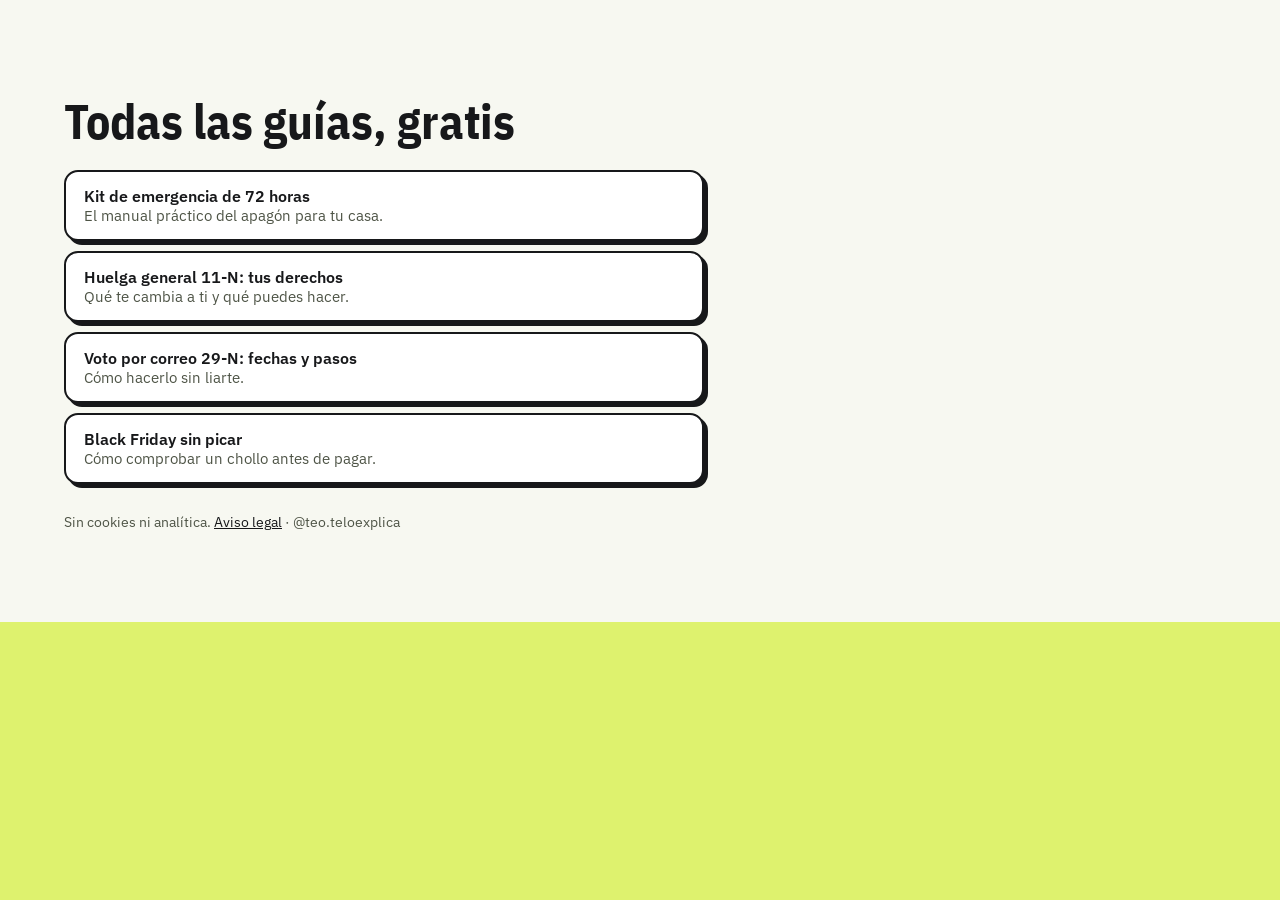
==== commit 7b13f225: "feat: nueva portada con scroll de cine; el manual del apagon pasa a /apagon.html" ====
--- a/index.html
+++ b/index.html
@@ -1,1693 +1,104 @@
 <!doctype html>
 <html lang="es">
 <head>
-<meta charset="utf-8">
-<meta name="viewport" content="width=device-width, initial-scale=1, viewport-fit=cover">
-<title>Kit de emergencia 72 horas · Manual práctico | Teo te lo explica</title>
-<meta name="description" content="Qué tener en casa para aguantar 72 horas sin luz, agua ni internet, qué hacer hora a hora y la frecuencia de radio de tu zona. Por @teo.teloexplica.">
-<link rel="canonical" href="https://teoteloexplica.com/">
-<meta property="og:type" content="website">
-<meta property="og:title" content="Kit de emergencia 72 horas · Manual práctico">
-<meta property="og:description" content="Qué tener en casa, qué hacer hora a hora y la radio de tu zona. Por @teo.teloexplica.">
-<meta property="og:url" content="https://teoteloexplica.com/">
-<meta property="og:image" content="https://teoteloexplica.com/og.jpg">
-<meta property="og:image:width" content="1200">
-<meta property="og:image:height" content="630">
-<meta property="og:image:alt" content="Kit de emergencia de 72 horas: manual práctico de Teo te lo explica">
-<meta property="og:locale" content="es_ES">
-<meta name="twitter:card" content="summary_large_image">
-<link rel="icon" type="image/png" href="favicon.png">
-<link rel="apple-touch-icon" href="apple-touch-icon.png">
-<meta name="theme-color" content="#F7F8F1">
-<link rel="stylesheet" href="fonts/fonts.css">
-<style>html, body { margin: 0; } [hidden] { display: none !important; } .pie a { color: inherit; }</style>
-<style>
-/* Concepto: manual de preparación civil. Columna de documento sobre fondo gris azulado, portada en azul noche, un solo acento de señalización (naranja) y números en mono.
-   Una sola apariencia a propósito: parece papel impreso y se parece a su PDF. */
-:root {
-  --fondo: #ECEFE3;
-  --papel: #FFFFFF;
-  --noche: #17181A;
-  --noche-2: #2A2C2F;
-  --tinta: #17181A;
-  --suave: #4E5446;
-  --linea: #D6DBC8;
-  --aviso: #D9362B;
-  --lima: #DEF26E;
-  --lima-osc: #CBE24F;
-  --claro: #F7F8F1;
-  --aviso-fondo: #FDECEA;
-  --sans: "IBM Plex Sans", "Inter", system-ui, -apple-system, "Segoe UI", sans-serif;
-  --cond: "IBM Plex Sans Condensed", "IBM Plex Sans", "Arial Narrow", sans-serif;
-  --mono: "IBM Plex Mono", ui-monospace, "SFMono-Regular", Menlo, monospace;
-  color-scheme: light;
-}
-* { box-sizing: border-box; }
-body { background: var(--fondo); color: var(--tinta); font-family: var(--sans); font-size: 16px; line-height: 1.55; }
-a { color: var(--noche); }
-.doc { max-width: 860px; margin: 0 auto; background: var(--papel); border-left: 1px solid var(--linea); border-right: 1px solid var(--linea); min-height: 100vh; }
-.in { padding-left: max(18px, env(safe-area-inset-left, 0px)); padding-right: max(18px, env(safe-area-inset-right, 0px)); }
-.cover { background: var(--noche); color: #fff; padding-block: 28px 34px; }
-.cover .top { display: flex; justify-content: space-between; gap: 12px; flex-wrap: wrap; font: 600 12px/1.3 var(--cond); letter-spacing: .14em; text-transform: uppercase; color: #B9BDB0; border-bottom: 1px solid #3A3D40; padding-bottom: 12px; }
-.cover h1 { font: 700 clamp(38px, 8.4vw, 68px)/1 var(--cond); text-transform: uppercase; letter-spacing: .005em; margin: 26px 0 12px; text-wrap: balance; }
-.cover h1 span { color: var(--lima); }
-.cover .lead { margin: 0; max-width: 58ch; font-size: 18px; color: #E4E7DC; }
-.meta { display: grid; grid-template-columns: repeat(auto-fit, minmax(150px, 1fr)); gap: 14px 22px; margin-top: 26px; padding-top: 18px; border-top: 1px solid #3A3D40; }
-.meta div { min-width: 0; }
-.meta dt { font: 600 11px/1.3 var(--cond); letter-spacing: .14em; text-transform: uppercase; color: #A9AE9C; }
-.meta dd { margin: 3px 0 0; font-size: 15px; font-weight: 500; }
-.acciones { display: grid; gap: 10px; margin-top: 26px; max-width: 520px; }
-.btn { display: block; text-align: center; text-decoration: none; font: 700 16px/1.2 var(--sans); padding: 15px 18px; background: var(--lima); color: var(--tinta); border: 2px solid var(--lima); }
-.btn:hover { background: var(--lima-osc); border-color: var(--lima-osc); }
-.btn.sec { background: transparent; color: #fff; border-color: #6B6F66; }
-.btn.sec:hover { background: var(--noche-2); }
-.btn.buy { background: #fff; color: var(--tinta); border-color: #fff; }
-.btn.buy:hover { background: #F1F4E6; border-color: #F1F4E6; }
-.btn:focus-visible, a:focus-visible, input:focus-visible, button:focus-visible { outline: 3px solid var(--aviso); outline-offset: 3px; }
-.acciones small { color: #B9BDB0; font-size: 13px; line-height: 1.45; }
-.acciones small a { color: #fff; }
-.cifras { display: grid; grid-template-columns: repeat(3, 1fr); background: var(--lima); border-bottom: 1px solid var(--linea); }
-.cifras div { padding: 20px 16px; border-right: 1px solid rgba(23, 24, 26, .18); min-width: 0; }
-.cifras div:last-child { border-right: 0; }
-.cifras b { display: block; font: 600 clamp(30px, 6.5vw, 46px)/1 var(--mono); color: var(--noche); font-variant-numeric: tabular-nums; }
-.cifras span { display: block; margin-top: 8px; font-size: 14px; color: #33372A; line-height: 1.35; }
-main { display: grid; gap: 0; }
-section { padding-block: 30px; border-bottom: 1px solid var(--linea); display: grid; gap: 14px; }
-.cab { display: flex; align-items: baseline; gap: 14px; }
-.doc { counter-reset: sec; }
-main > section { counter-increment: sec; }
-.cab .num::before { content: counter(sec, decimal-leading-zero); }
-.cab .num { font: 600 13px/1 var(--mono); color: var(--lima); background: var(--noche); padding: 5px 8px 4px; flex: none; }
-h2 { margin: 0; font: 700 clamp(26px, 5.4vw, 34px)/1.05 var(--cond); text-transform: uppercase; letter-spacing: .01em; color: var(--noche); text-wrap: balance; }
-.intro { margin: 0; color: var(--suave); max-width: 64ch; }
-.filas { border-top: 2px solid var(--noche); }
-.fila { display: grid; grid-template-columns: minmax(0, 1fr) minmax(0, 1.9fr); gap: 4px 24px; padding: 13px 0; border-bottom: 1px solid var(--linea); }
-.fila b { font-weight: 600; }
-.fila span { color: var(--suave); }
-.aviso { background: var(--aviso-fondo); border-left: 5px solid var(--aviso); padding: 14px 16px; font-size: 15px; }
-.aviso b { color: var(--aviso); text-transform: uppercase; letter-spacing: .06em; font: 700 12px/1 var(--cond); display: block; margin-bottom: 5px; }
-.calc { border: 1px solid var(--linea); background: var(--claro); padding: 18px; display: grid; gap: 14px; }
-.calc label { font-weight: 600; }
-.stepper { display: flex; align-items: center; gap: 8px; }
-.stepper button { width: 46px; height: 46px; font: 600 22px/1 var(--sans); background: var(--papel); border: 1px solid var(--noche); color: var(--noche); cursor: pointer; }
-.stepper button:hover { background: var(--noche); color: #fff; }
-.stepper input { width: 76px; height: 46px; text-align: center; font: 600 22px/1 var(--mono); border: 1px solid var(--noche); background: var(--papel); color: var(--tinta); }
-.resultado { display: flex; align-items: baseline; gap: 10px; flex-wrap: wrap; }
-.resultado b { font: 600 clamp(40px, 9vw, 58px)/1 var(--mono); color: var(--noche); font-variant-numeric: tabular-nums; }
-.nota { font-size: 14px; color: var(--suave); margin: 0; }
-.equipo a.fila { text-decoration: none; color: inherit; grid-template-columns: minmax(0, 1fr) auto; align-items: center; }
-.equipo a.fila:hover { background: #F3F6FA; }
-.equipo small { display: block; color: var(--suave); font-size: 14px; }
-.equipo em { font: 600 12px/1 var(--cond); letter-spacing: .1em; text-transform: uppercase; font-style: normal; color: var(--aviso); border: 1px solid var(--aviso); padding: 7px 9px; white-space: nowrap; }
-.publi { font: 700 11px/1 var(--cond); letter-spacing: .14em; text-transform: uppercase; color: var(--suave); border: 1px solid var(--linea); padding: 4px 7px; justify-self: start; }
-.lista { display: grid; gap: 0; border-top: 2px solid var(--noche); }
-.lista label { display: flex; gap: 14px; align-items: center; padding: 11px 0; border-bottom: 1px solid var(--linea); cursor: pointer; font-weight: 500; }
-.lista input { width: 22px; height: 22px; accent-color: var(--noche); flex: none; }
-.lista label:has(input:checked) { color: var(--suave); text-decoration: line-through; text-decoration-color: var(--linea); }
-.progreso { font: 600 14px/1 var(--mono); color: var(--noche); }
-.fuentes { font-size: 14px; color: var(--suave); }
-.fuentes a { font-weight: 600; }
-.fuentes p { margin: 0 0 8px; }
-.pie { display: flex; justify-content: space-between; gap: 10px 20px; flex-wrap: wrap; padding-block: 18px 30px; font: 500 13px/1.4 var(--sans); color: var(--suave); }
-.seguir { display: grid; gap: 10px; justify-items: start; }
-.seguir .btn { display: inline-block; padding: 13px 20px; }
-@media (max-width: 560px) {
-  .fila { grid-template-columns: 1fr; }
-  .cifras { grid-template-columns: 1fr; }
-  .cifras div { border-right: 0; border-bottom: 1px solid rgba(23, 24, 26, .18); display: flex; align-items: baseline; gap: 14px; }
-  .cifras div:last-child { border-bottom: 0; }
-  .cifras span { margin-top: 0; }
-  .cifras b { flex: none; min-width: 4ch; white-space: nowrap; }
-  .equipo em { display: none; }
-  .equipo a.fila { grid-template-columns: 1fr; }
-}
-.tienda { display: grid; grid-template-columns: repeat(5, minmax(0, 1fr)); gap: 12px; }
-.tile { display: grid; align-content: start; gap: 6px; padding: 16px 14px 14px; border: 1px solid var(--linea); background: var(--claro); text-decoration: none; color: var(--tinta); }
-.tile svg { background: #fff; border: 1px solid var(--linea); padding: 8px; width: 72px; height: 72px; margin-bottom: 6px; }
-.tile b { font-weight: 600; line-height: 1.25; }
-.tile small { color: var(--suave); font-size: 13.5px; line-height: 1.4; }
-.tile .comprar { margin-top: 8px; background: var(--lima); color: var(--tinta); font: 700 14px/1.2 var(--sans); padding: 12px 10px; text-align: center; border: 2px solid var(--tinta); }
-.tile .comprar i { font-style: normal; }
-.tile:hover { border-color: var(--noche); background: #fff; }
-.tile:hover .comprar { background: var(--lima-osc); }
-.todo { display: flex; align-items: center; justify-content: space-between; gap: 14px; background: var(--noche); color: #fff; padding: 16px 18px; text-decoration: none; }
-.todo b { display: block; font-size: 18px; }
-.todo small { color: #B7C6D9; font-size: 14px; }
-.todo em { flex: none; font: 700 14px/1 var(--sans); font-style: normal; background: var(--aviso); padding: 12px 14px; }
-.todo:hover { background: var(--noche-2); }
-.equipo .todo em { color: #fff; border: 0; letter-spacing: 0; text-transform: none; font-size: 14px; padding: 12px 14px; }
-@media (max-width: 860px) { .tienda { grid-template-columns: repeat(3, minmax(0, 1fr)); } }
-@media (max-width: 560px) { .tienda { grid-template-columns: repeat(2, minmax(0, 1fr)); } }
-@media (max-width: 420px) { .todo { flex-direction: column; align-items: flex-start; } }
-.cesta { display: grid; grid-template-columns: minmax(0, 1fr) auto; gap: 14px 20px; align-items: center; background: var(--noche); color: #fff; padding: 20px; }
-.cesta-tx b { display: block; font: 700 clamp(20px, 4vw, 24px)/1.15 var(--cond); text-transform: uppercase; letter-spacing: .02em; }
-.cesta-tx small { display: block; color: #C6CABB; font-size: 14px; margin-top: 4px; max-width: 52ch; }
-.cesta-btn { background: var(--lima); color: var(--tinta); text-decoration: none; font: 700 17px/1.2 var(--sans); padding: 16px 20px; text-align: center; border: 2px solid var(--lima); }
-.cesta-btn:hover { background: var(--lima-osc); border-color: var(--lima-osc); }
-.cesta details { grid-column: 1 / -1; font-size: 14px; color: #C6CABB; }
-.cesta summary { cursor: pointer; color: #fff; font-weight: 600; }
-.cesta ol { margin: 8px 0; padding-left: 20px; columns: 2; column-gap: 24px; }
-.cesta details p { margin: 0; }
-@media (max-width: 600px) { .cesta { grid-template-columns: 1fr; } .cesta ol { columns: 1; } }
-.compra1 { display: grid; grid-template-columns: minmax(0, 1fr) auto; gap: 14px 20px; align-items: center; background: #fff; color: var(--tinta); text-decoration: none; padding-block: 20px; padding-left: max(18px, env(safe-area-inset-left, 0px)); padding-right: max(18px, env(safe-area-inset-right, 0px)); border-bottom: 4px solid var(--tinta); }
-.c1-tx { display: grid; gap: 4px; min-width: 0; }
-.c1-tx b { font: 700 clamp(24px, 5.2vw, 32px)/1.05 var(--cond); text-transform: uppercase; letter-spacing: .01em; }
-.c1-tx small { color: var(--suave); font-size: 15px; }
-.c1-publi { margin-bottom: 4px; }
-.c1-btn { background: var(--tinta); color: var(--lima); font: 700 17px/1.2 var(--sans); padding: 16px 20px; text-align: center; white-space: nowrap; }
-.c1-btn i { font-style: normal; }
-.compra1:hover .c1-btn { background: var(--noche-2); }
-.compra1:focus-visible { outline: 3px solid var(--aviso); outline-offset: -3px; }
-@media (max-width: 600px) { .compra1 { grid-template-columns: 1fr; } .c1-btn { white-space: normal; } }
-/* Movimiento: todo es visible en reposo; las animaciones solo añaden entrada y énfasis. */
-@media (prefers-reduced-motion: no-preference) {
-  .cover .top, .cover h1, .cover .lead, .cover .meta, .cover .acciones { animation: subir .7s cubic-bezier(.2, .7, .2, 1) both; }
-  .cover h1 { animation-delay: .08s; }
-  .cover .lead { animation-delay: .16s; }
-  .cover .meta { animation-delay: .24s; }
-  .cover .acciones { animation-delay: .32s; }
-  .cover h1 span { display: inline-block; animation: subir .7s .08s cubic-bezier(.2, .7, .2, 1) both; }
-  .entra { animation: subir .6s cubic-bezier(.2, .7, .2, 1) both; }
-  .tile { transition: transform .2s ease, box-shadow .2s ease, border-color .2s ease, background .2s ease; }
-  .tile:hover { transform: translateY(-4px); box-shadow: 0 10px 22px rgba(23, 24, 26, .12); }
-  .tile:hover svg { animation: bote .5s ease; }
-  .tile .comprar, .btn, .c1-btn { transition: transform .15s ease, background .15s ease; }
-  .tile:active .comprar, .btn:active, .compra1:active .c1-btn { transform: scale(.97); }
-  .c1-btn { position: relative; overflow: hidden; }
-  .c1-btn::after { content: ""; position: absolute; inset: 0; background: linear-gradient(100deg, transparent 30%, rgba(222, 242, 110, .35) 50%, transparent 70%); transform: translateX(-120%); animation: barrido 3.6s 1.2s ease-in-out infinite; }
-  .compra1 .c1-btn i { display: inline-block; animation: flecha 1.6s 1.4s ease-in-out infinite; }
-  .resultado b.cambia { animation: pop .35s ease; }
-  .lista input:checked { animation: pop .3s ease; }
-}
-@keyframes subir { from { transform: translateY(18px); opacity: .35; } to { transform: none; opacity: 1; } }
-@keyframes brillo { 50% { filter: drop-shadow(0 0 10px rgba(222, 242, 110, .55)); } }
-@keyframes bote { 40% { transform: translateY(-5px) rotate(-3deg); } 70% { transform: translateY(1px); } }
-@keyframes barrido { 0%, 55% { transform: translateX(-120%); } 85%, 100% { transform: translateX(120%); } }
-@keyframes flecha { 0%, 100% { transform: none; } 50% { transform: translateY(4px); } }
-@keyframes pop { 50% { transform: scale(1.18); } }
-.barra { height: 6px; background: var(--linea); margin-top: 8px; overflow: hidden; }
-.barra i { display: block; height: 100%; width: 0; background: var(--lima); border-right: 2px solid var(--tinta); transition: width .4s ease; }
-/* Portada clara y escaparate: aire, tarjetas suaves, un color por pieza */
-.cover { background: var(--claro); color: var(--tinta); padding-block-end: 4px; }
-.cover .top { color: var(--suave); border-bottom-color: var(--linea); }
-.cover .lead { color: var(--suave); }
-.cover h1 span { color: var(--tinta); background: linear-gradient(var(--lima), var(--lima)) left 88% / 100% 34% no-repeat; padding-inline: .06em; }
-.kit { background: var(--claro); padding-block: 26px 40px; border-bottom: 1px solid var(--linea); }
-.kit .in { display: grid; }
-.kit-cab { display: grid; gap: 8px; }
-.kit h2 { margin: 0; font: 700 clamp(30px, 7vw, 44px)/1 var(--cond); text-transform: uppercase; }
-.kit-cab p { margin: 0; color: var(--suave); font-size: 16px; max-width: 46ch; }
-.kit-lista { list-style: none; margin: 22px 0 0; padding: 0; display: grid; grid-template-columns: repeat(2, minmax(0, 1fr)); gap: 12px; }
-.prod { height: 100%; display: grid; justify-items: center; align-content: start; gap: 6px; text-align: center; padding: 18px 10px 16px; background: #fff; color: var(--tinta); text-decoration: none; border-radius: 18px;
-  box-shadow: 0 1px 2px rgba(23, 24, 26, .05), 0 8px 22px rgba(23, 24, 26, .07); }
-.prod .ico { width: 72px; height: 72px; border-radius: 50%; display: grid; place-items: center; background: var(--t); margin-bottom: 4px; }
-.prod svg { width: 46px; height: 46px; }
-.prod b { font: 600 16px/1.2 var(--sans); }
-.prod small { color: var(--suave); font-size: 13px; line-height: 1.35; text-wrap: balance; }
-.prod .ir { margin-top: 4px; font: 600 13px/1 var(--sans); padding-bottom: 3px; border-bottom: 2px solid var(--lima-osc); }
-.prod:focus-visible { outline: 3px solid var(--tinta); outline-offset: 3px; }
-.kit-mas { justify-self: center; margin-top: 24px; color: var(--tinta); text-decoration: none; font-weight: 600; padding-bottom: 3px; border-bottom: 2px solid var(--lima-osc); }
-@media (min-width: 700px) { .kit-lista { display: flex; flex-wrap: wrap; justify-content: center; gap: 14px; } .kit-lista li { flex: 0 0 calc((100% - 42px) / 4); } .prod { padding-inline: 8px; } }
-.divulga { margin: 0; font-size: 13px; line-height: 1.4; color: var(--suave); max-width: 60ch; }
-.barra-compra[hidden] { display: none; }
-.ficha { background: var(--noche); color: #fff; padding-block: 6px 34px; border-top: 1px solid #3A3D40; }
-.ficha .fuente { margin: 22px 0 0; max-width: 58ch; font-size: 15px; color: #C9CDBF; }
-.ficha .meta { margin-top: 18px; }
-.barra-compra { position: fixed; left: 0; right: 0; bottom: 0; z-index: 20; display: flex; align-items: center; justify-content: space-between; gap: 12px;
-  background: var(--noche); color: #fff; border-top: 3px solid var(--lima);
-  padding-block: 12px calc(12px + env(safe-area-inset-bottom, 0px)); padding-left: max(16px, env(safe-area-inset-left, 0px)); padding-right: max(16px, env(safe-area-inset-right, 0px)); }
-.bc-tx { display: grid; min-width: 0; }
-.bc-tx b { font-size: 15px; }
-.bc-tx small { color: #C6CABB; font-size: 12px; }
-.bc-btn { flex: none; background: var(--lima); color: var(--tinta); text-decoration: none; font: 700 15px/1 var(--sans); padding: 13px 18px; border: 2px solid var(--lima); }
-@media (prefers-reduced-motion: no-preference) {
-  .prod { transition: transform .25s cubic-bezier(.2, .8, .2, 1), box-shadow .25s ease; animation: subir .7s var(--d) cubic-bezier(.2, .7, .2, 1) both; }
-  .prod:hover, .prod:focus-visible { transform: translateY(-5px); box-shadow: 0 2px 4px rgba(23, 24, 26, .06), 0 16px 32px rgba(23, 24, 26, .12); }
-  .prod:hover .ico { animation: bote .5s ease; }
-  .prod .ir { transition: background .2s ease; }
-  .prod:hover .ir { background: var(--lima); }
-  .cover h1 span { animation: subir .7s .08s cubic-bezier(.2, .7, .2, 1) both, marca .8s .6s cubic-bezier(.6, 0, .2, 1) both; }
-  .kit-cab { animation: subir .7s .2s cubic-bezier(.2, .7, .2, 1) both; }
-  .barra-compra { animation: asoma .35s ease both; }
-}
-@keyframes marca { from { background-size: 0 34%; } to { background-size: 100% 34%; } }
-}
-@keyframes asoma { from { transform: translateY(100%); } to { transform: none; } }
-/* Primera hora: pasos numerados */
-.pasos { list-style: none; margin: 0; padding: 0; counter-reset: paso; border-top: 2px solid var(--noche); }
-.pasos li { counter-increment: paso; display: grid; grid-template-columns: 34px minmax(0, 1fr); column-gap: 14px; padding: 12px 0; border-bottom: 1px solid var(--linea); }
-.pasos li::before { content: counter(paso); grid-row: 1 / span 2; width: 30px; height: 30px; border-radius: 50%; background: var(--lima); color: var(--tinta); display: grid; place-items: center; font: 600 14px/1 var(--mono); }
-.pasos b { font-weight: 600; }
-.pasos span { color: var(--suave); }
-/* Cuánto aguanta la comida */
-.nevera { display: grid; grid-template-columns: repeat(3, minmax(0, 1fr)); gap: 12px; }
-.nev { background: var(--claro); border: 1px solid var(--linea); border-top: 4px solid var(--lima); padding: 16px 14px; display: grid; align-content: start; gap: 6px; }
-.nev b { font: 600 clamp(36px, 8vw, 54px)/1 var(--mono); color: var(--noche); font-variant-numeric: tabular-nums; word-spacing: -.3em; white-space: nowrap; }
-.nev span { font-size: 14px; color: var(--suave); line-height: 1.35; }
-@media (max-width: 560px) { .nevera { grid-template-columns: 1fr; } .nev { grid-template-columns: 4.2em minmax(0, 1fr); align-items: center; gap: 14px; } }
-/* Radio de tu zona */
-.radio { background: var(--noche); color: #fff; padding: 18px; display: grid; gap: 14px; border-radius: 14px; }
-.radio label { font-weight: 600; }
-.radio select { width: 100%; font: 500 17px/1.2 var(--sans); padding: 13px 14px; border-radius: 10px; border: 2px solid var(--lima); background: #fff; color: var(--tinta); }
-.dial-cifras { display: flex; gap: 10px 28px; flex-wrap: wrap; align-items: end; min-height: 64px; }
-.dial-cifras div { display: grid; gap: 4px; }
-.dial-cifras small, .escala-et { font: 600 11px/1 var(--cond); letter-spacing: .14em; text-transform: uppercase; color: #A9AE9C; }
-.dial-cifras b { font: 600 clamp(38px, 10vw, 56px)/1 var(--mono); color: var(--lima); font-variant-numeric: tabular-nums; }
-.dial-cifras b i { font-style: normal; font-size: .36em; color: #C9CDBF; margin-left: 6px; }
-.dial-cifras .vacio b { color: #6B6F66; }
-.escala { position: relative; height: 54px; border-radius: 8px; background-color: #1F2124; overflow: hidden;
-  background-image: repeating-linear-gradient(90deg, rgba(255, 255, 255, .22) 0 1px, transparent 1px calc(100% / 41)); background-size: 100% 14px; background-repeat: no-repeat; }
-.escala span { position: absolute; bottom: 7px; transform: translateX(-50%); font: 500 11px/1 var(--mono); color: #A9AE9C; }
-.aguja { position: absolute; top: 0; bottom: 0; left: var(--x, 0%); width: 3px; margin-left: -1.5px; background: var(--lima); box-shadow: 0 0 14px rgba(222, 242, 110, .8); opacity: var(--o, 0); transition: left .9s cubic-bezier(.16, 1, .3, 1), opacity .3s ease; }
-.radio .nota { color: #C9CDBF; }
-.emisores { display: flex; flex-wrap: wrap; gap: 8px; }
-.emisores:empty { display: none; }
-.em { display: inline-flex; gap: 8px; align-items: baseline; font: 500 14px/1 var(--sans); padding: 9px 12px; border-radius: 99px; border: 1px solid #4A4D45; background: transparent; color: #fff; cursor: pointer; }
-.em b { font: 600 14px/1 var(--mono); color: var(--lima); }
-.em[aria-pressed="true"] { background: var(--lima); border-color: var(--lima); color: var(--tinta); }
-.em[aria-pressed="true"] b { color: var(--tinta); }
-.frec-tabla { display: none; }
-/* Teléfonos útiles */
-.apunta { display: grid; gap: 10px; border: 1px solid var(--linea); background: var(--claro); padding: 16px; }
-.apunta label { display: grid; gap: 4px; font-weight: 600; font-size: 14px; }
-.apunta input { font: 500 16px/1.2 var(--sans); padding: 10px 12px; border: 1px solid var(--noche); background: #fff; color: var(--tinta); width: 100%; }
-.apunta small { color: var(--suave); font-size: 13px; }
-@media print {
-  .pasos li { padding: 6px 0; break-inside: avoid; }
-  .pasos li::before { -webkit-print-color-adjust: exact; print-color-adjust: exact; width: 22px; height: 22px; font-size: 9pt; }
-  .nev { -webkit-print-color-adjust: exact; print-color-adjust: exact; padding: 8px 10px; }
-  .nev b { font-size: 26pt; }
-  .frec-tabla { display: grid; grid-template-columns: repeat(2, minmax(0, 1fr)); column-gap: 7mm; font-size: 7.8pt; line-height: 1.3; }
-  .frec-tabla div { break-inside: avoid; border-bottom: 1px solid var(--linea); padding: 2px 0; }
-  .frec-tabla b { font-weight: 700; margin-right: 4px; }
-  .frec-tabla span { color: var(--suave); }
-  #radio { break-inside: auto; }
-  .apunta { padding: 8px 0 0; border: 0; background: none; gap: 8px; }
-  .apunta label { grid-template-columns: 52mm 1fr; align-items: end; font-size: 9.5pt; }
-  .apunta input { border: 0; border-bottom: 1px solid var(--noche); padding: 2px 0; font-size: 10pt; }
-  .apunta small { display: none; }
-}
-/* Guía personalizada: hoja con los datos que cada uno rellena (imagen o PDF) */
-.miguia { display: grid; gap: 10px; border: 2px solid var(--tinta); border-radius: 16px; padding: 18px; background: #fff; }
-.miguia > b { font: 700 24px/1.1 var(--cond); text-transform: uppercase; }
-.miguia p { margin: 0; color: var(--suave); }
-.miguia small { color: var(--suave); font-size: 13px; line-height: 1.45; }
-.miguia-bt { display: flex; flex-wrap: wrap; gap: 10px; }
-.miguia .btn { cursor: pointer; }
-.miguia .sec2 { background: #fff; color: var(--tinta); border-color: var(--tinta); }
-.mg-modal { position: fixed; inset: 0; z-index: 60; background: rgba(11, 12, 13, .78); overflow: auto; padding: 18px; }
-.mg-modal[hidden] { display: none; }
-.mg-caja { max-width: 520px; margin: 0 auto; background: #fff; border-radius: 16px; padding: 16px; display: grid; gap: 12px; position: relative; }
-.mg-caja p { margin: 0 40px 0 0; font-size: 15px; color: var(--suave); }
-.mg-caja img { width: 100%; height: auto; border: 1px solid var(--linea); border-radius: 10px; }
-.mg-x { position: absolute; top: 8px; right: 8px; width: 40px; height: 40px; border: 0; border-radius: 50%; background: var(--claro); font-size: 26px; line-height: 1; cursor: pointer; color: var(--tinta); }
-#miPlan { display: none; }
-@media print {
-  body.plan-print > * { display: none !important; }
-  body.plan-print > #miPlan { display: block !important; font: 11pt/1.45 var(--sans); color: var(--tinta); }
-  #miPlan h1 { font: 700 26pt/1 var(--cond); text-transform: uppercase; margin: 0 0 2mm; }
-  #miPlan .fecha { color: var(--suave); margin: 0 0 5mm; }
-  #miPlan h2 { font: 700 13pt/1.1 var(--cond); text-transform: uppercase; margin: 5mm 0 2mm; padding-top: 2mm; border-top: 2px solid var(--tinta); }
-  #miPlan ul { margin: 0; padding-left: 5mm; }
-  #miPlan li { margin: 1mm 0; break-inside: avoid; }
-  #miPlan li small { color: var(--suave); }
-  #miPlan .pie2 { margin-top: 6mm; color: var(--suave); font-size: 9pt; }
-}
-/* Modo presentación (solo pantalla y solo si se permite movimiento; lo activa el script):
-   cada página ocupa la pantalla, se queda fija y la siguiente sube por encima mientras la anterior se aleja. */
-.sigue, .puntos, .progreso { display: none; }
-@media screen {
-  .pro body { background: var(--noche); }
-  .pro .doc { max-width: none; border: 0; background: transparent; min-height: 0; }
-  .pro main { display: contents; }
-  .pro .in { padding-left: max(22px, calc((100% - 820px) / 2)); padding-right: max(22px, calc((100% - 820px) / 2)); }
-  .pro .pag { position: sticky; top: var(--top, 0px); min-height: 100vh; min-height: 100svh; display: grid; align-content: center; isolation: isolate; overflow: hidden;
-    border-radius: 28px 28px 0 0; box-shadow: 0 -16px 44px rgba(0, 0, 0, .28);
-    transform-origin: 50% var(--oy, 50%); }
-  .pro .velo { position: absolute; inset: 0; z-index: 9; background: #0B0C0D; opacity: 0; pointer-events: none; }
-  .pro .pag.mueve { will-change: transform; }
-  .pro .pag.mueve > .velo { will-change: opacity; }
-  .pro .p-portada:not(.actual) .sigue i { animation-play-state: paused; }
-  .pro .p-portada { border-radius: 0; box-shadow: none; background: var(--claro); align-content: start; }
-  .pro .p-portada .kit { border-bottom: 0; padding-bottom: 8px; }
-  .pro .p-guia { background: var(--noche); }
-  .pro .p-guia .ficha { border-top: 0; padding-block: 40px 30px; }
-  .pro .p-guia .cifras b { font-size: clamp(44px, 10vw, 72px); word-spacing: -.45em; }
-  .pro main > section.pag { background: var(--papel); border-bottom: 0; padding-block: 64px 104px; align-content: center; }
-  .pro .p-guia { padding-bottom: 80px; }
-  .pro main > section.pag::before { content: attr(data-n); position: absolute; z-index: -1; top: 26px; right: max(16px, calc((100% - 860px) / 2)); pointer-events: none;
-    font: 700 clamp(120px, 30vw, 240px)/.8 var(--cond); color: transparent; -webkit-text-stroke: 1.5px #DCE3C6; }
-  .pro .sigue { display: flex; flex-direction: column; align-items: center; gap: 2px; padding: 4px 0 18px; color: var(--suave); text-decoration: none; font: 600 12px/1 var(--cond); letter-spacing: .16em; text-transform: uppercase; }
-  .pro .sigue i { font-style: normal; font-size: 20px; color: var(--tinta); animation: flecha 1.6s ease-in-out infinite; }
-  /* Entrada del contenido al llegar a cada página */
-  .pro .an { opacity: 0; transform: translateY(36px); transition: opacity .7s cubic-bezier(.2, .7, .2, 1), transform .9s cubic-bezier(.16, 1, .3, 1); transition-delay: calc(var(--i, 0) * 90ms + 120ms); }
-  .pro .vista .an { opacity: 1; transform: none; }
-  .pro main > section.pag.vista::before { animation: numero 1.1s cubic-bezier(.16, 1, .3, 1) both; }
-  /* Índice de páginas y progreso */
-  .pro .puntos { position: fixed; z-index: 30; right: 8px; top: 50%; transform: translateY(-50%); display: grid; gap: 7px; padding: 8px 4px; border-radius: 99px; background: rgba(23, 24, 26, .45); }
-  .pro .puntos a { display: block; width: 6px; height: 6px; border-radius: 99px; background: rgba(255, 255, 255, .55); transition: height .35s cubic-bezier(.16, 1, .3, 1), background .3s ease; }
-  .pro .puntos a.on { height: 20px; background: var(--lima); }
-  .pro .progreso { display: block; position: fixed; z-index: 31; top: 0; left: 0; right: 0; height: 3px; background: var(--lima); transform-origin: 0 50%; transform: scaleX(0); }
-}
-@media screen and (max-width: 699px) {
-  /* En el móvil, el escaparate es un carrusel para que la portada quepa en una pantalla */
-  .pro .kit-lista { display: flex; overflow-x: auto; scroll-snap-type: x mandatory; scroll-padding-inline: 22px; gap: 12px; margin: 18px -22px 0; padding: 6px 22px 16px; scrollbar-width: none; overscroll-behavior-x: contain; }
-  .pro .kit-lista::-webkit-scrollbar { display: none; }
-  .pro .kit-lista li { flex: 0 0 43%; scroll-snap-align: start; }
-  .pro .cover { padding-block-start: 18px; }
-  .pro .cover h1 { margin: 18px 0 10px; }
-  .pro .kit { padding-top: 18px; }
-  .pro .kit-mas { margin-top: 10px; }
-  .pro .cover h1 { font-size: clamp(32px, 9vw, 40px); }
-  .pro .cover .top { padding-bottom: 8px; }
-}
-@media screen and (min-width: 700px) {
-  .pro .cover { padding-block-start: 20px; }
-  .pro .cover h1 { margin: 16px 0 8px; font-size: clamp(44px, 5.4vw, 64px); }
-  .pro .kit { padding-top: 14px; }
-  .pro .kit-lista { margin-top: 16px; }
-  .pro .prod { padding: 14px 8px 12px; gap: 4px; }
-  .pro .prod .ico { width: 60px; height: 60px; }
-  .pro .prod svg { width: 38px; height: 38px; }
-}
-@media screen {
-  .pro .kit.destaca .prod { animation: resalta .75s calc(var(--d) * .6) cubic-bezier(.2, .8, .3, 1.3) both; }
-}
-@keyframes resalta { 45% { transform: translateY(-8px) scale(1.04); box-shadow: 0 0 0 3px var(--lima), 0 16px 32px rgba(23, 24, 26, .14); } }
-@media screen and (prefers-reduced-motion: reduce) {
-  /* Sin animaciones automáticas: el contenido aparece ya colocado; el paso de página sigue al dedo */
-  .pro .an { opacity: 1; transform: none; }
-  .pro *, .pro *::before { animation: none !important; }
-}
-@keyframes numero { from { opacity: 0; transform: translateY(40px) scale(.92); } to { opacity: 1; transform: none; } }
-@page { size: A4; margin: 13mm 13mm 17mm; }
-@media print {
-  :root { padding: 0; }
-  body { background: #fff; font-size: 10.5pt; }
-  .doc { border: 0; max-width: none; min-height: 0; }
-  .in { padding-left: 0; padding-right: 0; }
-  #equipo { display: none !important; }
-  .noprint, .barra, .barra-compra, .kit-mas { display: none !important; }
-  .cover { padding-block: 6mm 3mm; }
-  .cover h1 { margin: 5mm 0 2mm; }
-  .ficha .fuente { margin-top: 4mm; font-size: 9.5pt; }
-  * { animation: none !important; transition: none !important; }
-  .ficha { padding-inline: 8mm; }
-  .kit, .prod .ico { -webkit-print-color-adjust: exact; print-color-adjust: exact; }
-  .kit { padding-inline: 8mm; padding-block: 3mm 6mm; break-inside: avoid; }
-  .kit h2 { font-size: 28pt; }
-  .kit-cab p { font-size: 10.5pt; }
-  .kit-lista { grid-template-columns: repeat(4, minmax(0, 1fr)); gap: 3.5mm 3.5mm; margin-top: 5mm; }
-  .prod { gap: 3px; padding: 4mm 2mm 3.5mm; box-shadow: none; border: 1px solid var(--linea); border-radius: 12px; }
-  .prod .ico { width: 14mm; height: 14mm; margin-bottom: 0; }
-  .prod svg { width: 9mm; height: 9mm; }
-  .prod b { font-size: 10.5pt; }
-  .prod small { font-size: 8.5pt; line-height: 1.25; }
-  .prod .ir { font-size: 8.5pt; margin-top: 2px; }
-  .cover, .ficha, .aviso, .cifras, .cab .num, .equipo em { -webkit-print-color-adjust: exact; print-color-adjust: exact; }
-  section { break-inside: avoid; padding-block: 16px; gap: 10px; }
-  .cover { padding-inline: 8mm; margin-bottom: 0; }
-  .cover h1 { font-size: 40pt; }
-  .fila { padding: 8px 0; }
-  .fila, .lista label { break-inside: avoid; }
-  .salto { break-before: page; }
-  .tienda { gap: 8px; }
-  .tile { padding: 10px 9px 9px; break-inside: avoid; }
-  .tile svg { width: 52px; height: 52px; padding: 5px; }
-  .tile small { font-size: 8.5pt; }
-  .tile .comprar, .todo em { -webkit-print-color-adjust: exact; print-color-adjust: exact; font-size: 8.5pt; padding: 8px 6px; }
-  .compra1 { padding-inline: 8mm; padding-block: 7mm; }
-  .c1-tx b { font-size: 24pt; }
-  .c1-tx small { font-size: 11pt; }
-  .c1-btn { font-size: 13pt; padding: 14px 20px; }
-  #agua { break-inside: auto; }
-  .todo, .cesta, .cesta-btn, .c1-btn { -webkit-print-color-adjust: exact; print-color-adjust: exact; }
-  .cesta details { display: none; }
-  .lista input { appearance: none; -webkit-appearance: none; width: 15px; height: 15px; border: 1.5px solid var(--noche); background: #fff; }
-  .lista label:has(input:checked) { text-decoration: none; color: var(--tinta); }
-  a { text-decoration: none; }
-}
-@media (prefers-reduced-motion: reduce) { * { transition: none !important; } }
-/* ===== Manual: capítulos, herramientas e interacciones ===== */
-.parte { margin: 0; font: 600 12px/1 var(--cond); letter-spacing: .16em; text-transform: uppercase; color: var(--suave); }
-h3.sub { margin: 10px 0 0; font: 700 20px/1.15 var(--cond); text-transform: uppercase; letter-spacing: .02em; color: var(--noche); }
-.indice { list-style: none; margin: 0; padding: 0; display: grid; grid-template-columns: repeat(2, minmax(0, 1fr)); gap: 8px 14px; }
-.indice a { display: flex; gap: 12px; align-items: baseline; padding: 11px 12px; border: 1px solid var(--linea); background: var(--claro); color: var(--tinta); text-decoration: none; font-weight: 600; }
-.indice a span { font: 600 12px/1 var(--mono); color: var(--lima); background: var(--noche); padding: 4px 6px 3px; flex: none; }
-.indice a:hover { background: #fff; border-color: var(--noche); }
-@media (max-width: 560px) { .indice { grid-template-columns: 1fr; } }
-/* Test */
-.quiz { display: grid; gap: 0; border-top: 2px solid var(--noche); }
-.quiz > label { display: flex; gap: 14px; align-items: center; padding: 11px 0; border-bottom: 1px solid var(--linea); cursor: pointer; font-weight: 500; }
-.quiz input { width: 22px; height: 22px; accent-color: var(--noche); flex: none; }
-.quiz-res { display: grid; gap: 8px; padding: 16px; margin-top: 14px; background: var(--noche); color: #fff; }
-.quiz-res b { font: 600 clamp(36px, 9vw, 54px)/1 var(--mono); color: var(--lima); font-variant-numeric: tabular-nums; }
-.quiz-res p { margin: 0; color: #E4E7DC; }
-.quiz-pend { font-size: 14px; color: #C9CDBF; }
-.quiz-pend a { color: var(--lima); font-weight: 600; }
-.quiz-res .barra { background: #3A3D40; }
-/* Pestañas horizontales (pasos) */
-.pasos-hz { display: flex; flex-wrap: wrap; gap: 8px; }
-.paso { display: flex; align-items: center; gap: 10px; padding: 10px 14px; background: var(--papel); color: var(--tinta); border: 2px solid var(--noche); cursor: pointer; font: 600 14px/1.2 var(--sans); }
-.paso b { font: 600 13px/1 var(--mono); background: var(--lima); color: var(--tinta); padding: 5px 7px 4px; }
-.paso.on, .paso[aria-pressed="true"] { background: var(--noche); color: #fff; }
-.paso.on b, .paso[aria-pressed="true"] b { background: var(--lima); }
-.caso-caja { border: 2px solid var(--noche); background: var(--claro); padding: 16px; display: grid; gap: 8px; }
-.caso-caja p { margin: 0; }
-.caso-caja strong { font: 700 18px/1.2 var(--cond); text-transform: uppercase; }
-/* Kit a medida */
-.campos2 { display: grid; gap: 12px; }
-.opts { display: grid; grid-template-columns: repeat(auto-fit, minmax(230px, 1fr)); gap: 8px 16px; }
-.opts label { display: flex; gap: 10px; align-items: center; font-weight: 500; cursor: pointer; }
-.opts input { width: 20px; height: 20px; accent-color: var(--noche); }
-.lista-medida { list-style: none; margin: 0; padding: 0; display: grid; gap: 0; border-top: 2px solid var(--noche); }
-.lista-medida li { display: grid; grid-template-columns: minmax(0, 1fr) auto; gap: 4px 16px; padding: 11px 0; border-bottom: 1px solid var(--linea); align-items: baseline; }
-.lista-medida li b { font: 600 18px/1.2 var(--mono); color: var(--noche); text-align: right; font-variant-numeric: tabular-nums; }
-.lista-medida li span { color: var(--suave); display: block; font-size: 14px; }
-/* Cuadro eléctrico */
-.panel { display: grid; grid-template-columns: minmax(0, 1.1fr) minmax(0, 1fr); gap: 18px; align-items: center; background: var(--noche); color: #fff; padding: 18px; }
-.panel svg { width: 100%; height: auto; display: block; }
-.panel-info b { display: block; font: 700 clamp(20px, 4vw, 24px)/1.15 var(--cond); text-transform: uppercase; color: var(--lima); margin-bottom: 6px; }
-.panel-info p { margin: 0 0 12px; color: #E4E7DC; }
-.panel-acc { display: flex; flex-wrap: wrap; gap: 8px; }
-.btn-p { font: 700 15px/1.2 var(--sans); padding: 13px 16px; background: var(--lima); color: var(--tinta); border: 2px solid var(--lima); cursor: pointer; }
-.btn-p[disabled] { opacity: .45; cursor: default; }
-.btn-p:hover:not([disabled]) { background: var(--lima-osc); }
-.btn-s { font: 600 14px/1.2 var(--sans); padding: 12px 14px; background: transparent; color: #fff; border: 2px solid #6B6F66; cursor: pointer; }
-.btn-s:hover { background: var(--noche-2); }
-.sw-body { fill: #E9ECDD; stroke: #8A8F7E; stroke-width: 2; }
-.sw-slot { fill: #2A2C2F; }
-.sw-lever { fill: #17181A; stroke: #fff; stroke-width: 1.5; transition: transform .45s cubic-bezier(.3, 1.4, .5, 1); }
-.sw-lever.on { transform: translateY(0); }
-.sw-lever.off { transform: translateY(44px); }
-.sw-lab { font: 600 10px/1 var(--cond, sans-serif); fill: #C9CDBF; text-anchor: middle; letter-spacing: .06em; text-transform: uppercase; }
-.sw-st { font: 700 9px/1 var(--mono, monospace); text-anchor: middle; }
-.sw-hl { fill: none; stroke: var(--lima); stroke-width: 3; opacity: 0; transition: opacity .3s ease; }
-.sw-hl.on { opacity: 1; }
-.sw-fail .sw-body { stroke: var(--aviso); }
-#cuSvg .lamp { fill: #3A3D40; transition: fill .4s ease, filter .4s ease; }
-#cuSvg.luz .lamp { fill: var(--lima); filter: drop-shadow(0 0 8px rgba(222, 242, 110, .9)); }
-@media (max-width: 640px) { .panel { grid-template-columns: 1fr; } }
-/* Alerta CO */
-.alerta-co { background: var(--aviso-fondo); border: 2px solid var(--aviso); padding: 16px; }
-.alerta-co b { color: var(--aviso); text-transform: uppercase; font: 700 18px/1.2 var(--cond); letter-spacing: .04em; display: block; margin-bottom: 6px; }
-.alerta-co p { margin: 0; }
-/* Preguntas */
-.qa details { border-bottom: 1px solid var(--linea); }
-.qa details:first-child { border-top: 2px solid var(--noche); }
-.qa summary { cursor: pointer; padding: 14px 30px 14px 0; font-weight: 600; list-style: none; position: relative; }
-.qa summary::-webkit-details-marker { display: none; }
-.qa summary::after { content: "+"; position: absolute; right: 4px; top: 12px; font: 600 22px/1 var(--mono); }
-.qa details[open] summary::after { content: "–"; }
-.qa details p { margin: 0 0 14px; color: var(--suave); max-width: 66ch; }
-@media (prefers-reduced-motion: no-preference) {
-  .qa details[open] p { animation: subir .35s cubic-bezier(.2, .7, .2, 1) both; }
-  .caso-caja.cambia, .panel-info.cambia { animation: subir .4s cubic-bezier(.2, .7, .2, 1) both; }
-  .pasos.cambia li { animation: subir .45s cubic-bezier(.2, .7, .2, 1) both; }
-  .pasos.cambia li:nth-child(2) { animation-delay: .06s; } .pasos.cambia li:nth-child(3) { animation-delay: .12s; } .pasos.cambia li:nth-child(4) { animation-delay: .18s; } .pasos.cambia li:nth-child(5) { animation-delay: .24s; } .pasos.cambia li:nth-child(6) { animation-delay: .3s; } .pasos.cambia li:nth-child(7) { animation-delay: .36s; } .pasos.cambia li:nth-child(8) { animation-delay: .42s; }
-  .lista-medida li.nuevo { animation: subir .4s cubic-bezier(.2, .7, .2, 1) both; }
-  .quiz-res b.cambia { display: inline-block; animation: pop .35s ease; }
-}
-@media print {
-  .solo-print { display: block !important; }
-  #test, #medida, .panel, #cuTab { display: none !important; }
-  .qa details p { display: block; }
-  .pasos-hz, .caso-caja#potabTxt { display: none; }
-  .indice a { break-inside: avoid; }
-  .quiz-res, .alerta-co, .panel { -webkit-print-color-adjust: exact; print-color-adjust: exact; }
-}
-
-.solo-print { display: none; }
-
-#indice { counter-increment: none !important; }
-@media print {
-  /* Al imprimir tras haber bajado: ninguna página encogida, oscurecida ni oculta */
-  .pag { transform: none !important; visibility: visible !important; }
-  .velo { display: none !important; }
-  /* Escaparate impreso: 16 productos en 4 columnas de tarjetas horizontales para que quepan en la página 1 */
-  .kit-lista { display: flex; flex-wrap: wrap; justify-content: center; gap: 3mm; }
-  .kit-lista li { flex: 0 0 calc((100% - 9mm) / 4); }
-  .prod { grid-template-columns: 10mm minmax(0, 1fr); justify-items: start; align-items: center; align-content: center; text-align: left; column-gap: 2mm; row-gap: 0; padding: 2.2mm 2.2mm; }
-  .prod .ico { grid-row: 1 / span 3; width: 10mm; height: 10mm; }
-  .prod svg { width: 6.8mm; height: 6.8mm; }
-  .prod b { font-size: 9pt; line-height: 1.12; }
-  .prod small { font-size: 7.3pt; line-height: 1.15; }
-  .prod .ir { font-size: 7.3pt; margin-top: 1px; }
-  .kit { padding-block: 2mm 4mm; }
-  .kit h2 { font-size: 24pt; }
-  .kit-cab p { font-size: 10pt; }
-  .kit-lista { margin-top: 3.5mm; gap: 2.5mm; }
-  .kit-lista li { flex-basis: calc((100% - 7.5mm) / 4); }
-  .cover h1 { font-size: 36pt; }
-}
-.cafe { display: inline-block; margin: 10px 0 0; font-size: 15px; font-weight: 500; color: var(--tinta); text-decoration: none; background: #fff; border: 1px solid var(--linea); border-radius: 99px; padding: 8px 14px; } .cafe u { text-decoration-color: var(--lima-osc); text-decoration-thickness: 2px; text-underline-offset: 3px; font-weight: 600; }
-.apoyo { display: grid; gap: 8px; justify-items: start; border: 2px solid var(--tinta); border-radius: 16px; padding: 18px; background: #fff; margin: 18px 0; } .apoyo b { font: 700 24px/1.1 var(--cond); text-transform: uppercase; } .apoyo p { margin: 0; color: var(--suave); } .apoyo .sec2 { background: #fff; color: var(--tinta); border-color: var(--tinta); } .apoyo small { color: var(--suave); font-size: 13px; }
-
-.apoyo { background: var(--lima); border-color: var(--tinta); box-shadow: 6px 6px 0 var(--tinta); }
-.apoyo p, .apoyo small { color: #2C3020; }
-.apoyo .taza { width: 72px; height: 72px; }
-.apoyo .donantes { font-size: 13px; font-weight: 600; color: var(--tinta); margin-top: -2px; }
-.apoyo .donantes b { font: 700 13px/1 var(--mono); background: var(--tinta); color: var(--lima); padding: 3px 6px 2px; border-radius: 6px; margin-right: 4px; }
-.apoyo .btn { background: var(--tinta); color: var(--lima); border-color: var(--tinta); font-size: 18px; padding: 16px 22px; position: relative; overflow: hidden; }
-.apoyo .btn:hover { background: #000; border-color: #000; }
-.cafe .tz { display: inline-block; }
-.cafe { display: block; width: fit-content; max-width: 100%; line-height: 1.3; margin: 12px 0 2px; padding: 12px 18px; font-size: 17px; font-weight: 600; background: var(--lima); border: 2px solid var(--tinta); border-radius: 14px; box-shadow: 4px 4px 0 var(--tinta); }
-.cafe u { text-decoration: none; }
-.cafe::after { content: " \2192"; font-weight: 700; white-space: nowrap; }
-.cafe:active { transform: translate(2px, 2px); box-shadow: 2px 2px 0 var(--tinta); }
-@media (prefers-reduced-motion: no-preference) {
-  .apoyo .vapor { stroke-dasharray: 22; animation: vapor 2.4s ease-in-out infinite; opacity: 0; }
-  .apoyo .v2 { animation-delay: .5s; } .apoyo .v3 { animation-delay: 1s; }
-  .apoyo .btn::after { content: ""; position: absolute; inset: 0; background: linear-gradient(100deg, transparent 30%, rgba(222, 242, 110, .55) 50%, transparent 70%); transform: translateX(-120%); animation: brilla 3.4s 1s ease-in-out infinite; }
-  .apoyo .btn { animation: latido 3.4s 1.4s ease-in-out infinite; }
-  .cafe { animation: cafeIn .7s .5s cubic-bezier(.2, .8, .3, 1.3) both; }
-  .cafe .tz { animation: balanceo 3.2s 1.6s ease-in-out infinite; transform-origin: 50% 90%; }
-}
-@keyframes vapor { 0% { stroke-dashoffset: 22; opacity: 0; } 30% { opacity: .9; } 100% { stroke-dashoffset: -22; opacity: 0; } }
-@keyframes brilla { 0%, 55% { transform: translateX(-120%); } 85%, 100% { transform: translateX(120%); } }
-@keyframes latido { 0%, 80%, 100% { transform: none; } 90% { transform: scale(1.04); } }
-@keyframes cafeIn { from { opacity: 0; transform: translateY(10px) scale(.94); } to { opacity: 1; transform: none; } }
-@keyframes balanceo { 0%, 60%, 100% { transform: none; } 70% { transform: rotate(-14deg); } 80% { transform: rotate(10deg); } 90% { transform: rotate(-5deg); } }
-
-.guias { display: flex; align-items: center; gap: 10px; flex-wrap: wrap; margin: 12px 0 0; font: 600 13px/1.2 var(--cond); letter-spacing: .12em; text-transform: uppercase; color: var(--suave); }
-.guias select { font: 600 16px/1.2 var(--sans); letter-spacing: 0; text-transform: none; color: var(--tinta); background: #fff; border: 2px solid var(--tinta); border-radius: 12px; padding: 10px 36px 10px 14px; min-width: 230px; cursor: pointer; appearance: none; -webkit-appearance: none;
-  background-image: linear-gradient(45deg, transparent 50%, var(--tinta) 50%), linear-gradient(135deg, var(--tinta) 50%, transparent 50%); background-position: calc(100% - 18px) 54%, calc(100% - 12px) 54%; background-size: 6px 6px, 6px 6px; background-repeat: no-repeat; }
-.guias select:focus-visible { outline: 3px solid var(--aviso); outline-offset: 3px; }
-.otra { display: block; width: fit-content; max-width: 100%; margin: 6px 0 10px; padding: 12px 16px; border: 2px solid var(--tinta); border-radius: 14px; background: #fff; color: var(--tinta); text-decoration: none; font-weight: 600; }
-.otra:hover { background: var(--claro); }
-.cover .guias, .cover .guias + * { position: relative; z-index: 2; }
-@media print { .guias, .otra { display: none !important; } }
-
-/* Fondo de libreta: papel crema con cuadrícula suave (solo en la web) */
-:root { --papel-libreta: #F7F4EA; --cuadricula: rgba(23, 24, 26, .075); }
-.doc, .pro main > section.pag, .pro .p-portada {
-  background-color: var(--papel-libreta);
-  background-image: linear-gradient(var(--cuadricula) 1px, transparent 1px), linear-gradient(90deg, var(--cuadricula) 1px, transparent 1px);
-  background-size: 28px 28px; background-position: -1px -1px; }
-.cover, .kit { background: transparent; }
-body { background-color: var(--papel-libreta); }
-@media print { .doc, .pro main > section.pag, .pro .p-portada { background-image: none; background-color: #fff; } }
-
-.dl-modal { position: fixed; inset: 0; z-index: 80; background: rgba(11, 12, 13, .78); display: grid; place-items: center; padding: 18px; }
-.dl-modal[hidden] { display: none; }
-.dl-caja { width: min(440px, 100%); background: #fff; color: #17181A; border: 2px solid #17181A; border-radius: 18px; padding: 22px 20px 18px; display: grid; gap: 12px; position: relative; box-shadow: 0 18px 50px rgba(0,0,0,.35); }
-.dl-caja h3 { margin: 0 34px 0 0; font: 700 26px/1.1 "IBM Plex Sans Condensed", "IBM Plex Sans", sans-serif; text-transform: uppercase; }
-.dl-caja p { margin: 0; font-size: 16px; line-height: 1.45; color: #4E5446; }
-.dl-caja .btn { width: 100%; text-align: center; box-sizing: border-box; }
-.dl-x { position: absolute; top: 10px; right: 10px; width: 40px; height: 40px; border: 0; border-radius: 50%; background: #F1F3E8; font: 400 26px/1 sans-serif; cursor: pointer; color: #17181A; }
-.dl-caja small { font-size: 13px; color: #4E5446; line-height: 1.4; }
-@media print { .dl-modal { display: none !important; } }
-</style>
+  <meta charset="utf-8" />
+  <meta name="viewport" content="width=device-width, initial-scale=1, viewport-fit=cover" />
+  <title>Teo te lo explica · Noticias y guías explicadas fácil</title>
+  <meta name="description" content="Noticias y guías prácticas, con datos y sin rodeos: apagón, huelga, voto por correo y Black Friday. Gratis." />
+  <link rel="canonical" href="https://teoteloexplica.com/">
+  <link rel="icon" href="favicon.png">
+  <link rel="apple-touch-icon" href="apple-touch-icon.png">
+  <meta property="og:type" content="website">
+  <meta property="og:title" content="Teo te lo explica · Noticias y guías explicadas fácil">
+  <meta property="og:description" content="Guías prácticas con datos y sin rodeos: apagón, huelga, voto por correo y Black Friday. Gratis.">
+  <meta property="og:url" content="https://teoteloexplica.com/">
+  <meta property="og:image" content="https://teoteloexplica.com/og.jpg">
+  <meta name="twitter:card" content="summary_large_image">
+  <link rel="stylesheet" href="fonts/fonts.css" />
+  <style>
+    :root, .sw-root {
+      --sw-bg: #DEF26E;            /* lima Teo (igual que el fondo de los vídeos) */
+      --sw-ink: #17181A;
+      --sw-ink-soft: #4E5446;
+      --sw-accent: #17181A;
+      --sw-font-display: 'IBM Plex Sans Condensed', 'IBM Plex Sans', system-ui, sans-serif;
+      --sw-font-body: 'IBM Plex Sans', system-ui, sans-serif;
+    }
+    html, body { background: #DEF26E; margin: 0; }
+    .guias { background: #F7F8F1; color: #17181A; font-family: 'IBM Plex Sans', system-ui, sans-serif;
+             padding: clamp(40px, 8vw, 90px) clamp(18px, 5vw, 64px); }
+    .guias h2 { font-family: 'IBM Plex Sans Condensed', sans-serif; font-size: clamp(1.8rem, 5vw, 3rem); margin: 0 0 18px; }
+    .guias ul { list-style: none; margin: 0 0 28px; padding: 0; display: grid; gap: 10px; max-width: 640px; }
+    .guias a.guia { display: block; padding: 14px 18px; border: 2px solid #17181A; border-radius: 14px;
+                    text-decoration: none; color: #17181A; font-weight: 600; background: #fff; box-shadow: 4px 4px 0 #17181A; }
+    .guias a.guia span { display: block; font-weight: 400; font-size: .92rem; color: #4E5446; }
+    .guias small { display: block; color: #4E5446; font-size: .85rem; line-height: 1.5; max-width: 640px; }
+    .guias small a { color: #17181A; }
+  </style>
 </head>
 <body>
-<div class="doc">
-  <div class="pag p-portada" id="inicio" data-nombre="Portada">
-  <header class="cover">
-    <div class="in">
-      <div class="top"><span>Manual práctico · Edición de noviembre de 2026</span><span>@teo.teloexplica</span></div><label class="guias noprint"><span>Elige guía</span><select aria-label="Elige guía" onchange="location.href=this.value"><option value="./" selected>Manual del apagón (72 h)</option><option value="huelga.html">Huelga general 11-N</option><option value="voto.html">Voto por correo 29-N</option><option value="app/">¿Es de fiar? · Comprueba enlaces</option><option value="lexo/">Lexo · Asistente legal con IA</option></select></label>
-      <h1>Kit de emergencia <span>de 72 horas</span></h1>
-      <p class="lead">El manual paso a paso: qué tener en casa, qué hacer hora a hora y cómo salir de un apagón. Con herramientas para tu caso.</p><a class="cafe noprint" href="https://www.buymeacoffee.com/Teoteloexplica" target="_blank" rel="noopener"><span class="tz">☕</span> Guía gratis. ¿Te sirve? <u>Invítame a un café</u></a>
-    </div>
-  </header>
+  <div id="top"></div>
+  <div id="world"></div>
 
-  <section class="kit" id="tu-kit" aria-labelledby="kit-t">
-    <div class="in">
-      <div class="kit-cab">
-        <span class="publi">Publicidad · enlaces de afiliado</span>
-        <p class="divulga">En calidad de Afiliado de Amazon, obtengo ingresos por las compras adscritas que cumplen los requisitos aplicables.</p>
-        <h2 id="kit-t">¿Y si mañana se va la luz?</h2>
-        <p>Sin luz no hay nevera, ni cargador, ni wifi, y a veces tampoco agua. Esto es lo que yo tendría en casa para no quedarme tirado.</p>
-      </div>
-      <ul class="kit-lista">
-        <li><a class="prod" style="--t:#EEF6C8;--d:0.10s" href="https://www.amazon.es/dp/B0CR6BPSNS?tag=teoteloexplic-21" target="_blank" rel="sponsored noopener"><span class="ico"><svg viewBox="0 0 48 48" aria-hidden="true"><path d="M17 12c0-5 14-5 14 0" fill="none" stroke="#17181A" stroke-width="2.4" stroke-linecap="round"/><rect x="11" y="12" width="26" height="30" rx="9" fill="#F1F5DC" stroke="#17181A" stroke-width="2.4" stroke-linejoin="round" stroke-linecap="round"/><rect x="16" y="28" width="16" height="10" rx="3" fill="#fff" stroke="#17181A" stroke-width="2.4"/><path d="M16 22h16" fill="none" stroke="#D9362B" stroke-width="2.6" stroke-linecap="round" stroke-linejoin="round"/></svg></span><b>Mochila</b><small>Si toca salir, todo junto y a mano</small><span class="ir">Ver en Amazon</span></a></li>
-        <li><a class="prod" style="--t:#F5EBDC;--d:0.14s" href="https://www.amazon.es/dp/B0GWNDVR7S?tag=teoteloexplic-21" target="_blank" rel="sponsored noopener"><span class="ico"><svg viewBox="0 0 48 48" aria-hidden="true"><rect x="6" y="18" width="36" height="22" rx="4" fill="#F1F5DC" stroke="#17181A" stroke-width="2.4" stroke-linejoin="round" stroke-linecap="round"/><circle cx="18" cy="29" r="6" fill="#fff" stroke="#17181A" stroke-width="2.4"/><path d="M29 25h8M29 30h8M29 35h5" fill="none" stroke="#D9362B" stroke-width="2.6" stroke-linecap="round" stroke-linejoin="round"/><path d="M34 18L41 7" stroke="#17181A" stroke-width="2.4" stroke-linecap="round"/></svg></span><b>Radio</b><small>Sin internet, ¿cómo te enteras?</small><span class="ir">Ver en Amazon</span></a></li>
-        <li><a class="prod" style="--t:#E2EDF5;--d:0.18s" href="https://www.amazon.es/dp/B078C7TD7Z?tag=teoteloexplic-21" target="_blank" rel="sponsored noopener"><span class="ico"><svg viewBox="0 0 48 48" aria-hidden="true"><path d="M20 12V5" stroke="#17181A" stroke-width="2.6" stroke-linecap="round"/><rect x="14" y="12" width="20" height="31" rx="4" fill="#F1F5DC" stroke="#17181A" stroke-width="2.4" stroke-linejoin="round"/><rect x="18" y="17" width="12" height="7" rx="1.5" fill="#fff" stroke="#17181A" stroke-width="2"/><path d="M19 30h10M19 34h10M19 38h10" fill="none" stroke="#D9362B" stroke-width="2.4" stroke-linecap="round"/></svg></span><b>Walkie-talkies</b><small>Sin cobertura, ¿cómo hablas con los tuyos?</small><span class="ir">Ver en Amazon</span></a></li>
-        <li><a class="prod" style="--t:#FBE4E1;--d:0.22s" href="https://www.amazon.es/dp/B01CS949OS?tag=teoteloexplic-21" target="_blank" rel="sponsored noopener"><span class="ico"><svg viewBox="0 0 48 48" aria-hidden="true"><path d="M12 8h24l-5 11H17z" fill="#F1F5DC" stroke="#17181A" stroke-width="2.4" stroke-linejoin="round" stroke-linecap="round"/><rect x="17" y="19" width="14" height="22" rx="3" fill="#F1F5DC" stroke="#17181A" stroke-width="2.4" stroke-linejoin="round" stroke-linecap="round"/><circle cx="24" cy="29" r="2.4" fill="#D9362B"/><path d="M31 27h5a3 3 0 0 1 0 6h-2" fill="none" stroke="#17181A" stroke-width="2.4" stroke-linecap="round" stroke-linejoin="round"/><circle cx="34" cy="33" r="1.9" fill="#D9362B"/></svg></span><b>Linterna dínamo</b><small>¿Sin pilas? Le das a la manivela</small><span class="ir">Ver en Amazon</span></a></li>
-        <li><a class="prod" style="--t:#E1F2EA;--d:0.26s" href="https://www.amazon.es/dp/B0DYTN9H6W?tag=teoteloexplic-21" target="_blank" rel="sponsored noopener"><span class="ico"><svg viewBox="0 0 48 48" aria-hidden="true"><path d="M12 8h24l-5 11H17z" fill="#F1F5DC" stroke="#17181A" stroke-width="2.4" stroke-linejoin="round" stroke-linecap="round"/><rect x="17" y="19" width="14" height="22" rx="3" fill="#F1F5DC" stroke="#17181A" stroke-width="2.4" stroke-linejoin="round" stroke-linecap="round"/><circle cx="24" cy="29" r="2.4" fill="#D9362B"/></svg></span><b>Linterna a pilas</b><small>La casa a oscuras al anochecer</small><span class="ir">Ver en Amazon</span></a></li>
-        <li><a class="prod" style="--t:#EEF6C8;--d:0.30s" href="https://www.amazon.es/dp/B00MH4QKP6?tag=teoteloexplic-21" target="_blank" rel="sponsored noopener"><span class="ico"><svg viewBox="0 0 48 48" aria-hidden="true"><rect x="9" y="13" width="13" height="28" rx="3" fill="#F1F5DC" stroke="#17181A" stroke-width="2.4"/><rect x="12.5" y="9" width="6" height="4" rx="1" fill="#17181A"/><rect x="26" y="13" width="13" height="28" rx="3" fill="#F1F5DC" stroke="#17181A" stroke-width="2.4"/><rect x="29.5" y="9" width="6" height="4" rx="1" fill="#17181A"/><path d="M15.5 22v8M11.5 26h8M28.5 26h8" fill="none" stroke="#D9362B" stroke-width="2.6" stroke-linecap="round"/></svg></span><b>Pilas de larga duración</b><small>Sin repuesto, la linterna no sirve</small><span class="ir">Ver en Amazon</span></a></li>
-        <li><a class="prod" style="--t:#F5EBDC;--d:0.34s" href="https://www.amazon.es/dp/B00LH3DMUO?tag=teoteloexplic-21" target="_blank" rel="sponsored noopener"><span class="ico"><svg viewBox="0 0 48 48" aria-hidden="true"><rect x="8" y="14" width="9" height="27" rx="2.5" fill="#F1F5DC" stroke="#17181A" stroke-width="2.4"/><rect x="19.5" y="14" width="9" height="27" rx="2.5" fill="#F1F5DC" stroke="#17181A" stroke-width="2.4"/><rect x="31" y="14" width="9" height="27" rx="2.5" fill="#F1F5DC" stroke="#17181A" stroke-width="2.4"/><path d="M10.5 10h4M22 10h4M33.5 10h4" stroke="#17181A" stroke-width="3" stroke-linecap="round"/><path d="M12.5 22v6M24 22v6M35.5 22v6" fill="none" stroke="#D9362B" stroke-width="2.6" stroke-linecap="round"/></svg></span><b>Pilas AAA</b><small>Se gastan y no hay tienda abierta</small><span class="ir">Ver en Amazon</span></a></li>
-        <li><a class="prod" style="--t:#E2EDF5;--d:0.38s" href="https://www.amazon.es/dp/B0DQPRFBPC?tag=teoteloexplic-21" target="_blank" rel="sponsored noopener"><span class="ico"><svg viewBox="0 0 48 48" aria-hidden="true"><rect x="10" y="12" width="28" height="29" rx="4" fill="#F1F5DC" stroke="#17181A" stroke-width="2.4" stroke-linejoin="round" stroke-linecap="round"/><rect x="19" y="7" width="10" height="5" rx="1.5" fill="#17181A"/><path d="M26 17l-6 10h5l-2 9 8-12h-5z" fill="#D9362B" stroke="#D9362B" stroke-width="1.5" stroke-linejoin="round"/></svg></span><b>Batería</b><small>Móvil sin batería, sin poder avisar</small><span class="ir">Ver en Amazon</span></a></li>
-        <li><a class="prod" style="--t:#FBE4E1;--d:0.42s" href="https://www.amazon.es/dp/B0GQGW9GF8?tag=teoteloexplic-21" target="_blank" rel="sponsored noopener"><span class="ico"><svg viewBox="0 0 48 48" aria-hidden="true"><path d="M14 14h20l5 5v21H9V19z" fill="#F1F5DC" stroke="#17181A" stroke-width="2.4" stroke-linejoin="round" stroke-linecap="round"/><rect x="15" y="7" width="10" height="7" rx="1.5" fill="#F1F5DC" stroke="#17181A" stroke-width="2.4" stroke-linejoin="round" stroke-linecap="round"/><path d="M17 27h14M17 33h14" fill="none" stroke="#D9362B" stroke-width="2.6" stroke-linecap="round" stroke-linejoin="round"/></svg></span><b>Bidón de agua</b><small>¿Y si el grifo deja de dar agua?</small><span class="ir">Ver en Amazon</span></a></li>
-        <li><a class="prod" style="--t:#E1F2EA;--d:0.46s" href="https://www.amazon.es/dp/B08FDDQ3WZ?tag=teoteloexplic-21" target="_blank" rel="sponsored noopener"><span class="ico"><svg viewBox="0 0 48 48" aria-hidden="true"><path d="M10 14h18a8 8 0 0 1 8 8v2H10z" fill="#F1F5DC" stroke="#17181A" stroke-width="2.4" stroke-linejoin="round" stroke-linecap="round"/><path d="M14 30v4M21 30v7M28 30v4M35 30v7" fill="none" stroke="#D9362B" stroke-width="2.6" stroke-linecap="round"/><path d="M10 14V8" stroke="#17181A" stroke-width="2.4" stroke-linecap="round"/></svg></span><b>Ducha portátil</b><small>Días sin poder ducharte</small><span class="ir">Ver en Amazon</span></a></li>
-        <li><a class="prod" style="--t:#EEF6C8;--d:0.50s" href="https://www.amazon.es/dp/B07FRPXF44?tag=teoteloexplic-21" target="_blank" rel="sponsored noopener"><span class="ico"><svg viewBox="0 0 48 48" aria-hidden="true"><rect x="7" y="16" width="34" height="25" rx="4" fill="#F1F5DC" stroke="#17181A" stroke-width="2.4" stroke-linejoin="round" stroke-linecap="round"/><path d="M18 16v-5h12v5" fill="none" stroke="#17181A" stroke-width="2.4" stroke-linejoin="round"/><path d="M24 22v13M17.5 28.5h13" fill="none" stroke="#D9362B" stroke-width="2.6" stroke-linecap="round" stroke-linejoin="round"/></svg></span><b>Botiquín</b><small>Un corte y la farmacia cerrada</small><span class="ir">Ver en Amazon</span></a></li>
-        <li><a class="prod" style="--t:#F5EBDC;--d:0.54s" href="https://www.amazon.es/dp/B0CGHVRK9B?tag=teoteloexplic-21" target="_blank" rel="sponsored noopener"><span class="ico"><svg viewBox="0 0 48 48" aria-hidden="true"><path d="M12 15h24v24a3 3 0 0 1-3 3H15a3 3 0 0 1-3-3z" fill="#F1F5DC" stroke="#17181A" stroke-width="2.4" stroke-linejoin="round" stroke-linecap="round"/><rect x="10" y="8" width="28" height="7" rx="2" fill="#F1F5DC" stroke="#17181A" stroke-width="2.4" stroke-linejoin="round" stroke-linecap="round"/><path d="M18 24h12M18 30h12M18 36h7" fill="none" stroke="#D9362B" stroke-width="2.6" stroke-linecap="round"/></svg></span><b>Bolsa estanca</b><small>Si se mojan, adiós DNI y recetas</small><span class="ir">Ver en Amazon</span></a></li>
-        <li><a class="prod" style="--t:#E2EDF5;--d:0.58s" href="https://www.amazon.es/dp/B0DJ9FFGGV?tag=teoteloexplic-21" target="_blank" rel="sponsored noopener"><span class="ico"><svg viewBox="0 0 48 48" aria-hidden="true"><rect x="7" y="31" width="34" height="9" rx="3" fill="#F1F5DC" stroke="#17181A" stroke-width="2.4" stroke-linejoin="round" stroke-linecap="round"/><circle cx="24" cy="26" r="7" fill="#F1F5DC" stroke="#17181A" stroke-width="2.4" stroke-linejoin="round" stroke-linecap="round"/><path d="M24 12c3 3 4 5 2 8-1 1.500-3 1.500-4 0-1-2 0-4 2-8z" fill="#D9362B" stroke="#D9362B" stroke-width="1.5" stroke-linejoin="round"/></svg></span><b>Hornillo</b><small>Vitro apagada: nada caliente</small><span class="ir">Ver en Amazon</span></a></li>
-        <li><a class="prod" style="--t:#FBE4E1;--d:0.62s" href="https://www.amazon.es/dp/B0743CNGJ9?tag=teoteloexplic-21" target="_blank" rel="sponsored noopener"><span class="ico"><svg viewBox="0 0 48 48" aria-hidden="true"><rect x="14" y="14" width="20" height="27" rx="4" fill="#F1F5DC" stroke="#17181A" stroke-width="2.4" stroke-linejoin="round" stroke-linecap="round"/><rect x="19" y="8" width="10" height="6" rx="1.5" fill="#17181A"/><path d="M24 22c3 3 4 5 2 8-1 1.5-3 1.5-4 0-1-2 0-4 2-8z" fill="#D9362B" stroke="#D9362B" stroke-width="1.5" stroke-linejoin="round"/></svg></span><b>Cartuchos</b><small>Sin gas, el hornillo no sirve</small><span class="ir">Ver en Amazon</span></a></li>
-        <li><a class="prod" style="--t:#E1F2EA;--d:0.66s" href="https://www.amazon.es/dp/B07464F5WN?tag=teoteloexplic-21" target="_blank" rel="sponsored noopener"><span class="ico"><svg viewBox="0 0 48 48" aria-hidden="true"><rect x="7" y="20" width="24" height="21" rx="3" fill="#F1F5DC" stroke="#17181A" stroke-width="2.4" stroke-linejoin="round" stroke-linecap="round"/><path d="M7 26h24" fill="none" stroke="#17181A" stroke-width="2.4" stroke-linejoin="round" stroke-linecap="round"/><path d="M25 19L39 8" fill="none" stroke="#17181A" stroke-width="3.4" stroke-linecap="round"/><circle cx="25" cy="19" r="3.4" fill="#D9362B"/></svg></span><b>Abrelatas manual</b><small>Si falla la anilla, la lata no se abre</small><span class="ir">Ver en Amazon</span></a></li>
-        <li><a class="prod" style="--t:#EEF6C8;--d:0.70s" href="https://www.amazon.es/dp/B084VJFX9M?tag=teoteloexplic-21" target="_blank" rel="sponsored noopener"><span class="ico"><svg viewBox="0 0 48 48" aria-hidden="true"><path d="M16 42l10-18M32 42L22 24" fill="none" stroke="#17181A" stroke-width="5.4" stroke-linecap="round"/><path d="M16 42l10-18M32 42L22 24" fill="none" stroke="#F1F5DC" stroke-width="2" stroke-linecap="round"/><path d="M22 24l-3-15 5 3 5-3-3 15" fill="#F1F5DC" stroke="#17181A" stroke-width="2.4" stroke-linejoin="round"/><circle cx="24" cy="24" r="2.8" fill="#D9362B"/></svg></span><b>Herramienta multiusos</b><small>Sin herramientas, cualquier arreglo se complica</small><span class="ir">Ver en Amazon</span></a></li>
-        <li><a class="prod" style="--t:#F5EBDC;--d:0.74s" href="https://www.amazon.es/dp/B01M19HAEB?tag=teoteloexplic-21" target="_blank" rel="sponsored noopener"><span class="ico"><svg viewBox="0 0 48 48" aria-hidden="true"><path d="M6 15l35-5v26L6 41z" fill="#F1F5DC" stroke="#17181A" stroke-width="2.4" stroke-linejoin="round" stroke-linecap="round"/><path d="M6 15l35 5M6 41l35-5" fill="none" stroke="#17181A" stroke-width="2"/><path d="M20 24l8-1" fill="none" stroke="#D9362B" stroke-width="2.6" stroke-linecap="round" stroke-linejoin="round"/></svg></span><b>Mantas térmicas</b><small>Sin calefacción, pasas frío</small><span class="ir">Ver en Amazon</span></a></li>
-      </ul>
-      <a class="kit-mas" href="#equipo">Verlos todos con más detalles ↓</a>
-    </div>
-  </section>
-    <a class="sigue noprint" href="#guia" aria-label="Ir a la página siguiente"><span>Desliza</span><i>↓</i></a>
-  </div>
-
-  <div class="pag p-guia" id="guia" data-nombre="La guía">
-  <section class="ficha" aria-label="Sobre esta guía">
-    <div class="in">
-      <p class="fuente">Basada en las recomendaciones públicas de la Unión Europea, el Reino Unido, Irlanda y Protecció Civil de Catalunya.</p>
-      <dl class="meta">
-        <div><dt>Autonomía</dt><dd>72 horas (3 días)</dd></div>
-        <div><dt>Para</dt><dd>Hogares y familias</dd></div>
-        <div><dt>Revisión</dt><dd>Cada 6 meses</dd></div>
-        <div><dt>Elaborada por</dt><dd>Teo · @teo.teloexplica</dd></div>
-      </dl>
-      <div class="acciones noprint">
-        <a class="btn" href="manual-apagon-72h.pdf" download="manual-apagon-72h.pdf" rel="noopener">Descargar el manual (PDF)</a>
-        <small>Guárdalo en el móvil para tenerlo preparado y no olvidarlo: así lo tienes aunque no haya internet. ¿Estás en Instagram y no se descarga? Pulsa ⋯ y «Abrir en el navegador».</small>
-      </div>
-    </div>
+  <section class="guias" id="guias">
+    <h2>Todas las guías, gratis</h2>
+    <ul>
+      <li><a class="guia" href="apagon.html">Kit de emergencia de 72 horas<span>El manual práctico del apagón para tu casa.</span></a></li>
+      <li><a class="guia" href="huelga.html">Huelga general 11-N: tus derechos<span>Qué te cambia a ti y qué puedes hacer.</span></a></li>
+      <li><a class="guia" href="voto.html">Voto por correo 29-N: fechas y pasos<span>Cómo hacerlo sin liarte.</span></a></li>
+      <li><a class="guia" href="black-friday.html">Black Friday sin picar<span>Cómo comprobar un chollo antes de pagar.</span></a></li>
+    </ul>
+    <small>Sin cookies ni analítica. <a href="aviso-legal.html">Aviso legal</a> · @teo.teloexplica</small>
   </section>
 
-  <div class="cifras in" style="padding-left:0;padding-right:0">
-    <div><b>72 h</b><span>de autonomía que recomiendan las autoridades</span></div>
-    <div><b>3 L</b><span>de agua por persona y día</span></div>
-    <div><b>9 L</b><span>por persona para los tres días</span></div>
-  </div>
-  </div>
-
-  <main>
-    <section id="indice" class="pag in" data-n="00" data-nombre="Índice">
-      <div class="cab"><span class="num"></span><h2>Índice</h2></div>
-      <p class="intro">Un manual en tres partes. Toca un capítulo para ir a él.</p>
-      <h3 class="sub">Parte 1 · Antes del apagón</h3>
-      <ol class="indice">
-        <li><a href="#test"><span>01</span>¿Estás preparado?</a></li>
-        <li><a href="#agua"><span>02</span>Agua</a></li>
-        <li><a href="#comida"><span>03</span>Comida</a></li>
-        <li><a href="#medida"><span>04</span>Tu kit a medida</a></li>
-        <li><a href="#luz"><span>05</span>Luz y comunicación</a></li>
-        <li><a href="#salud"><span>06</span>Salud y papeles</a></li>
-        <li><a href="#extras"><span>07</span>Dinero y extras</a></li>
-      </ol>
-      <h3 class="sub">Parte 2 · Durante el apagón</h3>
-      <ol class="indice">
-        <li><a href="#horas"><span>08</span>Hora a hora</a></li>
-        <li><a href="#cuadro"><span>09</span>Tu cuadro eléctrico</a></li>
-        <li><a href="#seguridad"><span>10</span>Seguridad en casa y fuera</a></li>
-        <li><a href="#nevera"><span>11</span>Cuánto aguanta la comida</a></li>
-        <li><a href="#radio"><span>12</span>La radio de tu zona</a></li>
-      </ol>
-      <h3 class="sub">Parte 3 · Después y a largo plazo</h3>
-      <ol class="indice">
-        <li><a href="#vuelve"><span>13</span>Cuando vuelve la luz</a></li>
-        <li><a href="#preguntas"><span>14</span>Preguntas y mitos</a></li>
-        <li><a href="#telefonos"><span>15</span>Tu plan y teléfonos</a></li>
-        <li><a href="#equipo"><span>16</span>Que no te pille sin nada</a></li>
-        <li><a href="#lista"><span>17</span>Lista de comprobación</a></li>
-        <li><a href="#fuentes"><span>18</span>Fuentes y aviso</a></li>
-      </ol>
-    </section>
-
-    <section id="test" class="pag in" data-n="01" data-nombre="¿Estás preparado?">
-      <p class="parte">Parte 1 · Antes del apagón</p>
-      <div class="cab"><span class="num"></span><h2>¿Estás preparado?</h2></div>
-      <p class="intro">Diez preguntas, treinta segundos. Marca lo que ya tienes y te digo por dónde empezar.</p>
-      <div class="quiz noprint" id="quiz" role="group" aria-label="Test de preparación">
-        <label><input type="checkbox" data-c="agua"><span>Tengo agua para 3 días (3 litros por persona y día)</span></label>
-        <label><input type="checkbox" data-c="comida"><span>Tengo comida que no necesita cocinarse para 3 días</span></label>
-        <label><input type="checkbox" data-c="radio"><span>Tengo una radio a pilas o de dinamo</span></label>
-        <label><input type="checkbox" data-c="luz"><span>Tengo linterna y pilas de repuesto</span></label>
-        <label><input type="checkbox" data-c="bateria"><span>Tengo una batería externa para el móvil, cargada</span></label>
-        <label><input type="checkbox" data-c="cuadro"><span>Sé dónde está mi cuadro eléctrico y cuál es el interruptor general</span></label>
-        <label><input type="checkbox" data-c="efectivo"><span>Tengo algo de efectivo en casa</span></label>
-        <label><input type="checkbox" data-c="telefonos"><span>Tengo apuntados en papel los teléfonos importantes</span></label>
-        <label><input type="checkbox" data-c="salud"><span>Tengo medicinas para varios días y sé cómo conservar las que van en nevera</span></label>
-        <label><input type="checkbox" data-c="plan"><span>Mi familia tiene un plan y un punto de encuentro</span></label>
-        <div class="quiz-res" aria-live="polite"><b id="quizN">0 / 10</b><div class="barra" aria-hidden="true"><i id="quizBarra"></i></div><p id="quizTxt">Marca lo que ya tienes.</p><p class="quiz-pend" id="quizPend"></p></div>
-      </div>
-    </section>
-
-    <section id="agua" class="pag in" data-n="02" data-nombre="Agua">
-      <p class="parte">Parte 1 · Antes del apagón</p>
-      <div class="cab"><span class="num"></span><h2>Agua</h2></div>
-      <p class="intro">La regla de partida: unos 3 litros por persona y día, entre bebida y aseo básico.</p>
-      <div class="calc noprint">
-        <label for="personas">¿Cuántas personas sois en casa?</label>
-        <div class="stepper">
-          <button type="button" id="menos" aria-label="Una persona menos">−</button>
-          <input id="personas" type="number" min="1" max="20" value="2" inputmode="numeric">
-          <button type="button" id="mas" aria-label="Una persona más">+</button>
-        </div>
-        <div class="resultado"><b id="litros">18</b><span>litros para tres días</span></div>
-        <p class="nota">Si tienes mascotas, suma su agua. Mira la fecha de las botellas: gástalas y repónlas.</p>
-      </div>
-      <div class="filas">
-        <div class="fila"><b>1 persona</b><span>9 litros para 3 días</span></div>
-        <div class="fila"><b>2 personas</b><span>18 litros para 3 días</span></div>
-        <div class="fila"><b>3 personas</b><span>27 litros para 3 días</span></div>
-        <div class="fila"><b>4 personas</b><span>36 litros para 3 días</span></div>
-      </div>
-      <h3 class="sub">Cómo guardarla</h3>
-      <div class="filas">
-        <div class="fila"><b>Envases</b><span>Botellas de agua o bidones aptos para alimentos, cerrados y en un lugar fresco y oscuro.</span></div>
-        <div class="fila"><b>Antes de que llegue el corte</b><span>Si ves venir una tormenta o un aviso, llena también la bañera o cubos para el aseo y la cisterna.</span></div>
-        <div class="fila"><b>Si el grifo deja de dar agua</b><span>En edificios con bomba eléctrica, el agua puede cortarse aunque la red funcione. Por eso conviene tener reserva.</span></div>
-      </div>
-      <h3 class="sub">Cómo potabilizarla si no estás seguro</h3>
-      <div class="pasos-hz noprint" id="potab" role="group" aria-label="Potabilizar agua">
-        <button type="button" class="paso on" data-p="0" aria-pressed="true"><b>1</b><span>Hervir</span></button>
-        <button type="button" class="paso" data-p="1" aria-pressed="false"><b>2</b><span>Lejía</span></button>
-        <button type="button" class="paso" data-p="2" aria-pressed="false"><b>3</b><span>Agua turbia</span></button>
-      </div>
-      <div class="caso-caja" id="potabTxt" aria-live="polite"></div>
-      <p class="nota">Estos métodos sirven para casos de emergencia. Si las autoridades sanitarias dicen que el agua no es potable, sigue sus indicaciones.</p>
-    </section>
-
-    <section id="comida" class="pag in" data-n="03" data-nombre="Comida">
-      <p class="parte">Parte 1 · Antes del apagón</p>
-      <div class="cab"><span class="num"></span><h2>Comida</h2></div>
-      <p class="intro">Que aguante sin nevera y que no haga falta cocinar.</p>
-      <div class="filas">
-        <div class="fila"><b>Latas de apertura fácil</b><span>Legumbres cocidas, atún, sardinas y verduras.</span></div>
-        <div class="fila"><b>Alimentos secos</b><span>Frutos secos, galletas, barritas y pan tostado.</span></div>
-        <div class="fila"><b>Bebidas</b><span>Leche y zumos que no necesitan frío.</span></div>
-        <div class="fila"><b>Abrelatas manual</b><span>Por si falla el de las latas.</span></div>
-        <div class="fila"><b>Hornillo de camping</b><span>Con cartuchos de gas de repuesto, para calentar comida.</span></div>
-        <div class="fila"><b>Casos especiales</b><span>Bebés, alergias, dietas y mascotas.</span></div>
-      </div>
-      <h3 class="sub">Cuánta necesitas</h3>
-      <p class="intro">Como referencia general, un adulto necesita unas 2.000 kcal al día: unas 6.000 kcal por persona para tres días. Con la calculadora de abajo ves la lista completa a tu medida.</p>
-      <div class="aviso"><b>Seguridad</b>Usa el hornillo de gas siempre al aire libre o con la ventana abierta. Nunca en un espacio cerrado: el monóxido de carbono no se ve ni se huele.</div>
-    </section>
-
-    <section id="medida" class="pag in" data-n="04" data-nombre="Tu kit a medida">
-      <p class="parte">Parte 1 · Antes del apagón</p>
-      <div class="cab"><span class="num"></span><h2>Tu kit a medida</h2></div>
-      <p class="intro">Cuéntame quién vive en casa y te preparo la lista con cantidades.</p>
-      <div class="calc noprint" id="medida">
-        <div class="campos2">
-          <div><label for="mPers">Personas</label><div class="stepper"><button type="button" id="mMenos" aria-label="Una persona menos">−</button><input id="mPers" type="number" min="1" max="12" value="2" inputmode="numeric"><button type="button" id="mMas" aria-label="Una persona más">+</button></div></div>
-        </div>
-        <div class="opts">
-          <label><input type="checkbox" id="mBebe"> Hay un bebé</label>
-          <label><input type="checkbox" id="mMayor"> Hay una persona mayor o con medicación</label>
-          <label><input type="checkbox" id="mMasc"> Tengo mascota</label>
-          <label><input type="checkbox" id="mFrio"> Vivo en zona fría</label>
-        </div>
-        <ul class="lista-medida" id="mLista" aria-live="polite"></ul>
-        <p class="nota">Cantidades orientativas para 72 horas. Ajústalas a tu casa.</p>
-      </div>
-      <a class="kit-mas noprint" href="#plan-personal">Guárdalo en tu guía personalizada ↓</a>
-    </section>
-
-    <section id="luz" class="pag in" data-n="05" data-nombre="Luz y comunicación">
-      <p class="parte">Parte 1 · Antes del apagón</p>
-      <div class="cab"><span class="num"></span><h2>Luz y comunicación</h2></div>
-      <p class="intro">Sin luz, lo primero es ver y enterarte de lo que pasa.</p>
-      <div class="filas">
-        <div class="fila"><b>Linterna</b><span>Mejor que las velas. Con pilas de repuesto.</span></div>
-        <div class="fila"><b>Radio</b><span>A pilas o de dinamo: funciona aunque caigan internet y la cobertura.</span></div>
-        <div class="fila"><b>Batería externa</b><span>Siempre cargada, con cable para el coche.</span></div>
-        <div class="fila"><b>Teléfonos en papel</b><span>Familia, médico y contactos importantes.</span></div>
-      </div>
-      <h3 class="sub">Cuidar la batería del móvil</h3>
-      <div class="filas">
-        <div class="fila"><b>Modo ahorro y brillo bajo</b><span>Actívalos desde el primer minuto.</span></div>
-        <div class="fila"><b>Modo avión si no hay cobertura</b><span>Buscar red todo el rato gasta batería. Enciéndelo solo para consultar o avisar.</span></div>
-        <div class="fila"><b>Mensajes cortos, no llamadas</b><span>Un mensaje de texto suele consumir menos. En el apagón del 28-A cayó buena parte de la cobertura móvil, así que no cuentes con ella.</span></div>
-        <div class="fila"><b>Cargar en el coche</b><span>Solo con el coche en marcha y al aire libre, nunca en un garaje cerrado.</span></div>
-      </div>
-    </section>
-
-    <section id="salud" class="pag in" data-n="06" data-nombre="Salud y papeles">
-      <p class="parte">Parte 1 · Antes del apagón</p>
-      <div class="cab"><span class="num"></span><h2>Salud y papeles</h2></div>
-      <p class="intro">Lo que no se puede improvisar.</p>
-      <div class="filas">
-        <div class="fila"><b>Medicinas</b><span>Para varios días, con la receta o el informe médico.</span></div>
-        <div class="fila"><b>Botiquín</b><span>Tiritas, gasas, desinfectante y analgésicos.</span></div>
-        <div class="fila"><b>Gafas o lentillas</b><span>De repuesto.</span></div>
-        <div class="fila"><b>Copias de documentos</b><span>DNI, tarjeta sanitaria y seguros, en una bolsa que no se moje y también en el móvil.</span></div>
-      </div>
-      <h3 class="sub">Medicinas que van en la nevera</h3>
-      <div class="filas">
-        <div class="fila"><b>Insulina sin abrir</b><span>La mayoría aguanta unos 28 días a temperatura ambiente (15–30 °C). Algunas, más. Cuenta desde que sale de la nevera.</span></div>
-        <div class="fila"><b>Por encima de 30 °C</b><span>No la dejes sin refrigerar más de una hora, y nunca la congeles.</span></div>
-        <div class="fila"><b>Cada medicina es distinta</b><span>Mira el prospecto y, ante la duda, pregunta a tu farmacéutico antes del corte, no durante.</span></div>
-        <div class="fila"><b>Mientras dure el corte</b><span>Guárdala en su caja dentro de la nevera cerrada, sin tocar el hielo directamente.</span></div>
-      </div>
-      <div class="aviso"><b>Equipos con enchufe</b>Si tú o alguien en casa usa oxígeno u otro equipo médico eléctrico, pregunta ahora a tu médico o a tu proveedor qué hacer si se va la luz. En el apagón del 28-A hubo una tragedia en Ourense con un generador usado para un respirador: nunca lo uses dentro de casa.</div>
-    </section>
-
-    <section id="extras" class="pag in" data-n="07" data-nombre="Dinero y extras">
-      <p class="parte">Parte 1 · Antes del apagón</p>
-      <div class="cab"><span class="num"></span><h2>Dinero y extras</h2></div>
-      <div class="filas">
-        <div class="fila"><b>Efectivo</b><span>En billetes pequeños y monedas: sin luz no hay datáfonos ni cajeros.</span></div>
-        <div class="fila"><b>Llaves de repuesto</b><span>De casa y del coche.</span></div>
-        <div class="fila"><b>Abrigo</b><span>Mantas y ropa de abrigo.</span></div>
-        <div class="fila"><b>Higiene</b><span>Papel higiénico, toallitas, bolsas de basura y un multiusos.</span></div>
-      </div>
-    </section>
-
-    <section id="horas" class="pag in" data-n="08" data-nombre="Hora a hora">
-      <p class="parte">Parte 2 · Durante el apagón</p>
-      <div class="cab"><span class="num"></span><h2>Hora a hora</h2></div>
-      <p class="intro">Qué hacer según llevas tiempo sin luz. Toca el momento en que estás.</p>
-      <div class="pasos-hz noprint" id="tl" role="group" aria-label="Momento del apagón">
-        <button type="button" class="paso on" data-t="0" aria-pressed="true"><b>0</b><span>Primeros 15 min</span></button>
-        <button type="button" class="paso" data-t="1" aria-pressed="false"><b>1 h</b><span>Primera hora</span></button>
-        <button type="button" class="paso" data-t="2" aria-pressed="false"><b>4 h</b><span>Primeras horas</span></button>
-        <button type="button" class="paso" data-t="3" aria-pressed="false"><b>24 h</b><span>Primer día</span></button>
-        <button type="button" class="paso" data-t="4" aria-pressed="false"><b>72 h</b><span>Tres días</span></button>
-      </div>
-      <ol class="pasos" id="tlLista" aria-live="polite"></ol>
-      <div class="barra" aria-hidden="true"><i id="tlBarra"></i></div>
-    </section>
-
-    <section id="cuadro" class="pag in" data-n="09" data-nombre="Tu cuadro eléctrico">
-      <p class="parte">Parte 2 · Durante el apagón</p>
-      <div class="cab"><span class="num"></span><h2>Tu cuadro eléctrico</h2></div>
-      <p class="intro">El primer paso cuando se va la luz es mirar si es solo tu casa. Si los vecinos y las farolas tienen luz, prueba esto. Si no tienen, es un corte general y no hay nada que hacer en tu cuadro.</p>
-      <div class="pasos-hz noprint" id="cuTab" role="group" aria-label="Situación del cuadro">
-        <button type="button" class="paso on" data-m="a" aria-pressed="true"><b>A</b><span>No hay nada bajado</span></button>
-        <button type="button" class="paso" data-m="b" aria-pressed="false"><b>B</b><span>Hay algo bajado</span></button>
-      </div>
-      <div class="panel noprint">
-        <svg id="cuSvg" viewBox="0 0 440 190" role="img" aria-label="Dibujo de un cuadro eléctrico con el interruptor general, el diferencial y cuatro circuitos"></svg>
-        <div class="panel-info" aria-live="polite"><b id="cuTitulo"></b><p id="cuTexto"></p><div class="panel-acc"><button type="button" class="btn-p" id="cuBtn"></button><button type="button" class="btn-s" id="cuReset">Empezar de nuevo</button></div></div>
-      </div>
-      <div class="filas">
-        <div class="fila"><b>Dónde está</b><span>Suele estar cerca de la puerta de entrada, en una caja con tapa. El interruptor general es el más grande y suele ir el primero por la izquierda.</span></div>
-        <div class="fila"><b>Contador digital</b><span>En los contadores nuevos el limitador de potencia (ICP) va dentro del contador. Cuando salta, se rearma bajando y subiendo el interruptor general.</span></div>
-        <div class="fila"><b>Si vuelve a saltar</b><span>No insistas. Forzarlo varias veces sin saber la causa puede estropearlo. Llama a tu distribuidora o a un electricista.</span></div>
-      </div>
-      <div class="solo-print"><h3 class="sub">A · No hay nada bajado</h3><ol><li>Baja el interruptor general (el más grande, normalmente el primero por la izquierda).</li><li>Espera 20 segundos.</li><li>Vuelve a subirlo.</li><li>Si no vuelve la luz, llama a tu distribuidora.</li></ol><h3 class="sub">B · Hay algo bajado</h3><ol><li>No subas el diferencial a ciegas: baja primero todos los circuitos.</li><li>Sube el diferencial.</li><li>Sube los circuitos de uno en uno.</li><li>El que haga saltar el diferencial es el circuito con el problema: déjalo bajado y llama a un electricista.</li></ol></div>
-      <div class="aviso"><b>Seguridad</b>Con las manos secas, sin pisar suelo mojado y sin abrir la caja ni tocar cables. Si hay olor a quemado, chispas o agua cerca del cuadro, no lo toques: llama al 112.</div>
-    </section>
-
-    <section id="seguridad" class="pag in" data-n="10" data-nombre="Seguridad en casa y fuera">
-      <p class="parte">Parte 2 · Durante el apagón</p>
-      <div class="cab"><span class="num"></span><h2>Seguridad en casa y fuera</h2></div>
-      <div class="alerta-co"><b>Lo que más mata en un apagón</b><p>El monóxido de carbono. No se ve ni se huele. En el apagón del 28-A murieron tres personas en Ourense por un generador que se usaba dentro de la vivienda.</p></div>
-      <div class="filas">
-        <div class="fila"><b>Generadores, hornillos y barbacoas</b><span>Nunca dentro de casa ni en un garaje, aunque abras la ventana. Y nunca conectes un generador a la instalación de tu vivienda.</span></div>
-        <div class="fila"><b>Velas</b><span>Mejor linternas LED. Las velas son un riesgo de incendio. Si usas una, que no quede sin vigilancia.</span></div>
-        <div class="fila"><b>Calefacción</b><span>Nada de estufas de exterior dentro de casa. Abrígate con capas y mantas.</span></div>
-        <div class="fila"><b>Detector de monóxido</b><span>Uno con pilas, cerca de los dormitorios, es una buena inversión.</span></div>
-        <div class="fila"><b>Ascensor</b><span>Si te quedas atrapado, pulsa la alarma o el interfono, mantén la calma y no fuerces las puertas. Avisa al 112 solo si hay una emergencia.</span></div>
-        <div class="fila"><b>Si tienes que conducir</b><span>La DGT pidió evitar desplazamientos en el apagón del 28-A y extremar la precaución con semáforos apagados. Trátalos como un cruce sin señalizar.</span></div>
-        <div class="fila"><b>Surtidores y cajeros</b><span>Sin luz no sirven los surtidores eléctricos, los cajeros ni los datáfonos. Llevar el depósito con margen y algo de efectivo ayuda.</span></div>
-        <div class="fila"><b>Trenes y metro</b><span>Sin luz no hay señales ni semáforos. Adif pidió no desplazarse en la medida de lo posible.</span></div>
-      </div>
-    </section>
-
-    <section id="nevera" class="pag in" data-n="11" data-nombre="Cuánto aguanta la comida">
-      <p class="parte">Parte 2 · Durante el apagón</p>
-      <div class="cab"><span class="num"></span><h2>Cuánto aguanta la comida</h2></div>
-      <p class="intro">Con las puertas cerradas, el frío dura más de lo que parece. Cada vez que abres, se escapa.</p>
-      <div class="nevera">
-        <div class="nev"><b>4 h</b><span>la nevera, si no la abres</span></div>
-        <div class="nev"><b>48 h</b><span>el congelador lleno, con la puerta cerrada</span></div>
-        <div class="nev"><b>24 h</b><span>el congelador a medias</span></div>
-      </div>
-      <div class="aviso"><b>Cuando vuelva la luz</b>Tira la carne, el pescado y los huevos que hayan pasado 2 horas o más por encima de 4 °C. No te fíes del aspecto ni del olor.</div>
-      <p class="nota">Fuentes: Departamento de Agricultura de EE. UU. (USDA) y Agència Catalana de Seguretat Alimentària (ACSA).</p>
-    </section>
-
-    <section id="radio" class="pag in" data-n="12" data-nombre="La radio de tu zona">
-      <p class="parte">Parte 2 · Durante el apagón</p>
-      <div class="cab"><span class="num"></span><h2>La radio de tu zona</h2></div>
-      <p class="intro">Sin luz ni cobertura, una radio a pilas o de dinamo es la forma de enterarte de lo que pasa. Busca ahora la frecuencia de Radio Nacional de tu zona y apúntala: en pleno apagón no podrás buscarla.</p>
-      <div class="radio noprint">
-        <label for="prov">Tu provincia o isla</label>
-        <select id="prov"><option value="">Elige tu provincia</option>
-          <option value="Carballo|90.1;Monte Xalo|100.4;Muros|103.3;Santiago|103.1;Vimianzo|87.7">A Coruña</option>
-          <option value="Alcaraz|87.6;Almansa|91.2;Chinchilla|91.8;Hellín|97.5;Higueruela|95.8;Munera|94.0">Albacete</option>
-          <option value="Aitana|104.8;Alcoy|95.8;Alicante|105.2;Benidorm|87.6;Elda|93.9;Santa Pola|92.5;Villena|90.7">Alicante/Alacant</option>
-          <option value="El Ejido|105.6;Huércal-overa|91.2;Pechina|100.9">Almería</option>
-          <option value="Zaldiarán|92.5">Araba/Álava</option>
-          <option value="Avilés|100.0;Boal|93.2;Cangas Narcea|97.2;Cangas Onis|88.8;Gamoniteiro|102.5;Gijon|99.2;Ibias|95.8;Llanes|106.1;Luarca|96.8;Los Oscos|89.7;Oviedo|89.4;Peñamelleras|93.9;San Martín Rey Aurelio|88.3">Asturias</option>
-          <option value="Arenas San Pedro|102.4;Ávila|87.6;Barco Ávila|89.2">Ávila</option>
-          <option value="Badajoz|94.9;Llerena|89.0;Mérida|91.1;Zafra|96.1">Badajoz</option>
-          <option value="Collserola|88.3;Collsuspina|99.2;Igualada|89.4;Montserrat|94.3;Sant Pere Ribes|101.3">Barcelona</option>
-          <option value="Archanda|100.7;Oiz|106.4;Sollube|105.9">Bizkaia</option>
-          <option value="Burgos|93.6;De los Espinosa Monteros|92.2;Pancorbo|89.7;Pradales|90.0;De Valle Mena|91.0;Villadiego|104.9;Oña|93.1;Lerma|90.7">Burgos</option>
-          <option value="Cáceres|95.1;Montanchez|105.3;Plasencia|88.6">Cáceres</option>
-          <option value="San Cristóbal (jerez Frontera)|103.5;De las Tajo Escobas|105.0">Cádiz</option>
-          <option value="Agüera|89.9;Castro Urdiales Ii|89.2;Embalse del Ebro|89.0;Guriezo|88.7;Liérganes - P Cabarga|96.9;Potes|94.5;Puentenansa Ii|88.1;Torrelavega|99.5;Valderredible|90.8">Cantabria</option>
-          <option value="Benicásim (desierto)|89.3">Castellón/Castelló</option>
-          <option value="Ceuta|97.2">Ceuta</option>
-          <option value="Ciudad Real|95.7;La Mancha|101.0;Puertollano|93.1;Valdepeñas|92.6">Ciudad Real</option>
-          <option value="Cabra|95.1;Lagar de la Cruz (córdoba)|92.2;Santa Eufemia|88.5">Córdoba</option>
-          <option value="La Almarcha|89.5;Campillo Altobuey|91.1;Cuenca|105.6;Landete|88.5;Priego|94.4;Puebla Almenara|99.7">Cuenca</option>
-          <option value="Frontera|92.5;Valverde|101.2">El Hierro</option>
-          <option value="Antigua|92.6;Temejereque|94.6">Fuerteventura</option>
-          <option value="Azkoitia Ii|88.7;Beasaín|100.2;Eíbar|92.9;Jaizquíbel|104.7;Legazpia - Gorostiaga|94.1;San Sebastian (igueldo)|87.6;Tolosa Ii|101.9">Gipuzkoa</option>
-          <option value="La Molina|104.0;Olot|93.8;Palafrugell|98.2;Rocacorba|93.3">Girona</option>
-          <option value="Bahía Feliz|88.5;Isleta|92.8">Gran Canaria</option>
-          <option value="Baza|92.6;Guadix|96.5;Parapanda|103.0;San Miguel|104.2;Sierra Lujar|96.7">Granada</option>
-          <option value="Algora|87.6;Guadalajara|103.7;Molina Aragón|90.4;Sigüenza|91.0">Guadalajara</option>
-          <option value="Aljaraque|95.2;Almonaster|88.4">Huelva</option>
-          <option value="Arguis|103.9;Barbastro|89.6;Fraga|95.0;Jaca|103.7">Huesca</option>
-          <option value="Ibiza|101.6">Ibiza</option>
-          <option value="Sierra Almaden|105.4">Jaén</option>
-          <option value="Gomera|94.3">La Gomera</option>
-          <option value="Fuencaliente|92.9;El Paso|102.7;De la Santa Cruz Palma|90.8">La Palma</option>
-          <option value="Calahorra|102.5;Cervera Río Alhama|94.7;Meano|95.4;Moncalvillo|102.0;Monte Yerga|87.6;Ezcaray|106">La Rioja</option>
-          <option value="Arrecife|92.5;Haría|99.6">Lanzarote</option>
-          <option value="León|97.1;Redondal|103.3;Villablino|98.1;Villafranca|90.9;Vegas del Condado|92.3">León</option>
-          <option value="Alpicat|94.6;Baqueira|92.2;Bossost|94.4;De Pont Suert|88.2;Solsona|89.0;Soriguera|99.9;Viella|90.0">Lleida</option>
-          <option value="Alto Poio|89.4;Mondigo|90.1;Paramo|101.7;Viveiro|92.0;Xistral|89.5">Lugo</option>
-          <option value="Navacerrada|104.9;Torrespaña|88.2">Madrid</option>
-          <option value="Antequera|89.0;Mijas|106.6;Ronda|106.1;Velez Málaga|89.1">Málaga</option>
-          <option value="Alfabia|90.1;Pollensa|93.2">Mallorca</option>
-          <option value="Melilla|97.7">Melilla</option>
-          <option value="Monte Toro|94.6">Menorca</option>
-          <option value="Águilas|95.7;Caravaca|94.7;Carrascoy|101.7;Cartagena|102.9;Jumilla|89.1;Lorca|94.7;Ricote|94.1;Yecla|88.8;Cieza|91.0">Murcia</option>
-          <option value="Estella|89.0;Gorramendi|88.3;La, de Higa Monreal|106.1;Ibañeta|89.6;Isaba|90.3;Leire|88.6;Leiza|102.2;Lesaka|90.6;Muskilda|102.3;Pamplona|104.8;San Miguel Aralar|96.7;Tudela|100.9;Zudaire|101.7">Navarra</option>
-          <option value="Barco Valdeorras|94.7;Meda|102.8;Ourense|100.6;Verín|90.7">Ourense</option>
-          <option value="Cervera Pisuerga|88.6;Guardo|89.8;Palencia|91.8">Palencia</option>
-          <option value="Castrove|102.9;Domayo|90.1">Pontevedra</option>
-          <option value="Béjar|99.9;De Peña Francia|102.9;Salamanca|94.5">Salamanca</option>
-          <option value="Segovia|97.0">Segovia</option>
-          <option value="Valencina|91.2">Sevilla</option>
-          <option value="De Burgo Osma|96.1;Covaleda|90.5;Medinaceli Ii|95.5;Olvega|90.0;San Leónardo Yagüe|92.4;San Pedro Manrique|94.8;Soria|89.7">Soria</option>
-          <option value="Montecaro|104.3;La Musara|106.5">Tarragona</option>
-          <option value="Cristianos|105.6;Izaña|92.3;Montañeta|94.8">Tenerife</option>
-          <option value="Alcañiz|89.5;Javalambre|100.1;Montalban|90.5;Peracense|88.3;Teruel|104.7">Teruel</option>
-          <option value="De la Talavera Reina|97.8;Toledo|102.0">Toledo</option>
-          <option value="Monduber|97.4;Onteniente|100.7;Picayo|89.8;Utiel|98.1">Valencia/València</option>
-          <option value="Valladolid|97.3;Medina del Campo|91.7">Valladolid</option>
-          <option value="Benavente|87.8;Puebla Sanabria|93.6;Zamora|101.8">Zamora</option>
-          <option value="Caspe|90.2;Ejea de los Caballeros|94.8;Inoges|89.4;La Muela|94.5;Torrero|104.4">Zaragoza</option>
-        </select>
-        <div class="emisores" id="emisores" role="group" aria-label="Emisores de tu zona"></div>
-        <div class="dial-cifras"><div class="vacio"><small>Radio Nacional · FM</small><b id="fmV">—</b></div></div>
-        <div class="escala" aria-hidden="true"><span style="left:2.4%">88</span><span style="left:21.95%">92</span><span style="left:41.46%">96</span><span style="left:60.98%">100</span><span style="left:80.49%">104</span><span style="left:97.6%">108</span><i class="aguja" id="aguja"></i></div>
-        <p class="nota" id="dondeR" aria-live="polite">Elige tu provincia para ver sus emisores.</p>
-      </div>
-      <p class="nota">Frecuencias de Radio Nacional (FM) por zona y emisor, según RTVE. Cada emisor lleva el nombre del lugar donde está la antena: elige el más cercano a tu casa. RNE dejó de emitir en Onda Media a finales de 2025.</p>
-      <div class="frec-tabla">
-        <div><b>A Coruña</b><span>Carballo 90,1 · Monte Xalo 100,4 · Muros 103,3 · Santiago 103,1 · Vimianzo 87,7</span></div>
-        <div><b>Albacete</b><span>Alcaraz 87,6 · Almansa 91,2 · Chinchilla 91,8 · Hellín 97,5 · Higueruela 95,8 · Munera 94,0</span></div>
-        <div><b>Alicante/Alacant</b><span>Aitana 104,8 · Alcoy 95,8 · Alicante 105,2 · Benidorm 87,6 · Elda 93,9 · Santa Pola 92,5 · Villena 90,7</span></div>
-        <div><b>Almería</b><span>El Ejido 105,6 · Huércal-overa 91,2 · Pechina 100,9</span></div>
-        <div><b>Araba/Álava</b><span>Zaldiarán 92,5</span></div>
-        <div><b>Asturias</b><span>Avilés 100,0 · Boal 93,2 · Cangas Narcea 97,2 · Cangas Onis 88,8 · Gamoniteiro 102,5 · Gijon 99,2 · Ibias 95,8 · Llanes 106,1 · Luarca 96,8 · Los Oscos 89,7 · Oviedo 89,4 · Peñamelleras 93,9 · San Martín Rey Aurelio 88,3</span></div>
-        <div><b>Ávila</b><span>Arenas San Pedro 102,4 · Ávila 87,6 · Barco Ávila 89,2</span></div>
-        <div><b>Badajoz</b><span>Badajoz 94,9 · Llerena 89,0 · Mérida 91,1 · Zafra 96,1</span></div>
-        <div><b>Barcelona</b><span>Collserola 88,3 · Collsuspina 99,2 · Igualada 89,4 · Montserrat 94,3 · Sant Pere Ribes 101,3</span></div>
-        <div><b>Bizkaia</b><span>Archanda 100,7 · Oiz 106,4 · Sollube 105,9</span></div>
-        <div><b>Burgos</b><span>Burgos 93,6 · De los Espinosa Monteros 92,2 · Pancorbo 89,7 · Pradales 90,0 · De Valle Mena 91,0 · Villadiego 104,9 · Oña 93,1 · Lerma 90,7</span></div>
-        <div><b>Cáceres</b><span>Cáceres 95,1 · Montanchez 105,3 · Plasencia 88,6</span></div>
-        <div><b>Cádiz</b><span>San Cristóbal (jerez Frontera) 103,5 · De las Tajo Escobas 105,0</span></div>
-        <div><b>Cantabria</b><span>Agüera 89,9 · Castro Urdiales Ii 89,2 · Embalse del Ebro 89,0 · Guriezo 88,7 · Liérganes - P Cabarga 96,9 · Potes 94,5 · Puentenansa Ii 88,1 · Torrelavega 99,5 · Valderredible 90,8</span></div>
-        <div><b>Castellón/Castelló</b><span>Benicásim (desierto) 89,3</span></div>
-        <div><b>Ceuta</b><span>Ceuta 97,2</span></div>
-        <div><b>Ciudad Real</b><span>Ciudad Real 95,7 · La Mancha 101,0 · Puertollano 93,1 · Valdepeñas 92,6</span></div>
-        <div><b>Córdoba</b><span>Cabra 95,1 · Lagar de la Cruz (córdoba) 92,2 · Santa Eufemia 88,5</span></div>
-        <div><b>Cuenca</b><span>La Almarcha 89,5 · Campillo Altobuey 91,1 · Cuenca 105,6 · Landete 88,5 · Priego 94,4 · Puebla Almenara 99,7</span></div>
-        <div><b>El Hierro</b><span>Frontera 92,5 · Valverde 101,2</span></div>
-        <div><b>Fuerteventura</b><span>Antigua 92,6 · Temejereque 94,6</span></div>
-        <div><b>Gipuzkoa</b><span>Azkoitia Ii 88,7 · Beasaín 100,2 · Eíbar 92,9 · Jaizquíbel 104,7 · Legazpia - Gorostiaga 94,1 · San Sebastian (igueldo) 87,6 · Tolosa Ii 101,9</span></div>
-        <div><b>Girona</b><span>La Molina 104,0 · Olot 93,8 · Palafrugell 98,2 · Rocacorba 93,3</span></div>
-        <div><b>Gran Canaria</b><span>Bahía Feliz 88,5 · Isleta 92,8</span></div>
-        <div><b>Granada</b><span>Baza 92,6 · Guadix 96,5 · Parapanda 103,0 · San Miguel 104,2 · Sierra Lujar 96,7</span></div>
-        <div><b>Guadalajara</b><span>Algora 87,6 · Guadalajara 103,7 · Molina Aragón 90,4 · Sigüenza 91,0</span></div>
-        <div><b>Huelva</b><span>Aljaraque 95,2 · Almonaster 88,4</span></div>
-        <div><b>Huesca</b><span>Arguis 103,9 · Barbastro 89,6 · Fraga 95,0 · Jaca 103,7</span></div>
-        <div><b>Ibiza</b><span>Ibiza 101,6</span></div>
-        <div><b>Jaén</b><span>Sierra Almaden 105,4</span></div>
-        <div><b>La Gomera</b><span>Gomera 94,3</span></div>
-        <div><b>La Palma</b><span>Fuencaliente 92,9 · El Paso 102,7 · De la Santa Cruz Palma 90,8</span></div>
-        <div><b>La Rioja</b><span>Calahorra 102,5 · Cervera Río Alhama 94,7 · Meano 95,4 · Moncalvillo 102,0 · Monte Yerga 87,6 · Ezcaray 106</span></div>
-        <div><b>Lanzarote</b><span>Arrecife 92,5 · Haría 99,6</span></div>
-        <div><b>León</b><span>León 97,1 · Redondal 103,3 · Villablino 98,1 · Villafranca 90,9 · Vegas del Condado 92,3</span></div>
-        <div><b>Lleida</b><span>Alpicat 94,6 · Baqueira 92,2 · Bossost 94,4 · De Pont Suert 88,2 · Solsona 89,0 · Soriguera 99,9 · Viella 90,0</span></div>
-        <div><b>Lugo</b><span>Alto Poio 89,4 · Mondigo 90,1 · Paramo 101,7 · Viveiro 92,0 · Xistral 89,5</span></div>
-        <div><b>Madrid</b><span>Navacerrada 104,9 · Torrespaña 88,2</span></div>
-        <div><b>Málaga</b><span>Antequera 89,0 · Mijas 106,6 · Ronda 106,1 · Velez Málaga 89,1</span></div>
-        <div><b>Mallorca</b><span>Alfabia 90,1 · Pollensa 93,2</span></div>
-        <div><b>Melilla</b><span>Melilla 97,7</span></div>
-        <div><b>Menorca</b><span>Monte Toro 94,6</span></div>
-        <div><b>Murcia</b><span>Águilas 95,7 · Caravaca 94,7 · Carrascoy 101,7 · Cartagena 102,9 · Jumilla 89,1 · Lorca 94,7 · Ricote 94,1 · Yecla 88,8 · Cieza 91,0</span></div>
-        <div><b>Navarra</b><span>Estella 89,0 · Gorramendi 88,3 · La, de Higa Monreal 106,1 · Ibañeta 89,6 · Isaba 90,3 · Leire 88,6 · Leiza 102,2 · Lesaka 90,6 · Muskilda 102,3 · Pamplona 104,8 · San Miguel Aralar 96,7 · Tudela 100,9 · Zudaire 101,7</span></div>
-        <div><b>Ourense</b><span>Barco Valdeorras 94,7 · Meda 102,8 · Ourense 100,6 · Verín 90,7</span></div>
-        <div><b>Palencia</b><span>Cervera Pisuerga 88,6 · Guardo 89,8 · Palencia 91,8</span></div>
-        <div><b>Pontevedra</b><span>Castrove 102,9 · Domayo 90,1</span></div>
-        <div><b>Salamanca</b><span>Béjar 99,9 · De Peña Francia 102,9 · Salamanca 94,5</span></div>
-        <div><b>Segovia</b><span>Segovia 97,0</span></div>
-        <div><b>Sevilla</b><span>Valencina 91,2</span></div>
-        <div><b>Soria</b><span>De Burgo Osma 96,1 · Covaleda 90,5 · Medinaceli Ii 95,5 · Olvega 90,0 · San Leónardo Yagüe 92,4 · San Pedro Manrique 94,8 · Soria 89,7</span></div>
-        <div><b>Tarragona</b><span>Montecaro 104,3 · La Musara 106,5</span></div>
-        <div><b>Tenerife</b><span>Cristianos 105,6 · Izaña 92,3 · Montañeta 94,8</span></div>
-        <div><b>Teruel</b><span>Alcañiz 89,5 · Javalambre 100,1 · Montalban 90,5 · Peracense 88,3 · Teruel 104,7</span></div>
-        <div><b>Toledo</b><span>De la Talavera Reina 97,8 · Toledo 102,0</span></div>
-        <div><b>Valencia/València</b><span>Monduber 97,4 · Onteniente 100,7 · Picayo 89,8 · Utiel 98,1</span></div>
-        <div><b>Valladolid</b><span>Valladolid 97,3 · Medina del Campo 91,7</span></div>
-        <div><b>Zamora</b><span>Benavente 87,8 · Puebla Sanabria 93,6 · Zamora 101,8</span></div>
-        <div><b>Zaragoza</b><span>Caspe 90,2 · Ejea de los Caballeros 94,8 · Inoges 89,4 · La Muela 94,5 · Torrero 104,4</span></div>
-      </div>
-    </section>
-
-    <section id="vuelve" class="pag in" data-n="13" data-nombre="Cuando vuelve la luz">
-      <p class="parte">Parte 3 · Después y a largo plazo</p>
-      <div class="cab"><span class="num"></span><h2>Cuando vuelve la luz</h2></div>
-      <ol class="pasos">
-        <li><b>Espera unos minutos</b><span>Al volver el suministro puede haber variaciones de tensión que dañan los aparatos. No enchufes todo a la vez.</span></li>
-        <li><b>Enchufa poco a poco</b><span>Empieza por lo imprescindible, como la nevera, y ve añadiendo el resto con calma.</span></li>
-        <li><b>Revisa el cuadro</b><span>Comprueba que no haya ningún interruptor bajado. Si lo hay, sigue los pasos del capítulo del cuadro.</span></li>
-        <li><b>Revisa la comida</b><span>Tira la carne, el pescado y los huevos que hayan pasado 2 horas o más por encima de 4 °C.</span></li>
-        <li><b>Recarga todo</b><span>Móviles, baterías externas y linternas recargables.</span></li>
-        <li><b>Repón el kit</b><span>Apunta lo que has gastado y vuelve a comprarlo ya, no cuando haga falta otra vez.</span></li>
-        <li><b>Si se ha estropeado algo</b><span>Haz fotos, guarda las facturas y consulta a tu seguro del hogar.</span></li>
-      </ol>
-    </section>
-
-    <section id="preguntas" class="pag in" data-n="14" data-nombre="Preguntas y mitos">
-      <p class="parte">Parte 3 · Después y a largo plazo</p>
-      <div class="cab"><span class="num"></span><h2>Preguntas y mitos</h2></div>
-      <div class="qa">
-        <details><summary>¿Cuánto puede durar un apagón?</summary><p>Depende. El de La Palma del 2 de noviembre de 2026 duró casi 4 horas. El del 28 de abril de 2025 empezó hacia las 12:33 y la reposición se alargó entre el 28 y el 29. Por eso se recomienda estar preparado para 72 horas.</p></details>
-        <details><summary>¿Tengo que desenchufar todo?</summary><p>Los aparatos sensibles, sí, y los grandes electrodomésticos. Deja una luz encendida para saber cuándo vuelve el suministro.</p></details>
-        <details><summary>¿Puedo abrir la nevera para mirar?</summary><p>Mejor no. Con las puertas cerradas la nevera aguanta unas 4 horas y el congelador lleno, unas 48. Cada vez que abres, se escapa el frío.</p></details>
-        <details><summary>¿Puedo cocinar dentro con un hornillo de camping?</summary><p>No. Produce monóxido de carbono. Usa el hornillo solo al aire libre, lejos de ventanas y puertas.</p></details>
-        <details><summary>¿Puedo usar un generador?</summary><p>Nunca dentro de casa ni en el garaje, y nunca conectado a la instalación de la vivienda. Es lo que provocó tres muertes en Ourense el 28-A.</p></details>
-        <details><summary>¿El agua del grifo es potable?</summary><p>Normalmente sí, pero en edificios con bomba puede cortarse. Si dudas, hierve el agua un minuto o desinféctala con lejía como en el capítulo del agua.</p></details>
-        <details><summary>¿Llamo al 112 para saber cuándo vuelve la luz?</summary><p>No. El 112 es solo para emergencias. En un apagón general se satura con miles de llamadas.</p></details>
-        <details><summary>¿Puedo pagar con tarjeta?</summary><p>Probablemente no: sin luz no funcionan los datáfonos ni los cajeros. Lleva efectivo en billetes pequeños.</p></details>
-        <details><summary>¿Y mi insulina?</summary><p>La mayoría aguanta unos 28 días fuera de la nevera a temperatura ambiente. Mira el prospecto y consulta a tu farmacéutico.</p></details>
-        <details><summary>¿Quién está más en riesgo?</summary><p>Personas mayores, bebés, quien usa equipos médicos con enchufe y quien vive solo. Avisa a tus vecinos y pregunta si necesitan algo.</p></details>
-      </div>
-    </section>
-
-    <section id="telefonos" class="pag in" data-n="15" data-nombre="Tu plan y teléfonos">
-      <p class="parte">Parte 3 · Después y a largo plazo</p>
-      <div class="cab"><span class="num"></span><h2>Tu plan y teléfonos</h2></div>
-      <p class="intro">Apúntalos ahora, en papel y en el móvil: en un apagón quizá no puedas buscarlos.</p>
-      <div class="filas">
-        <div class="fila"><b>112</b><span>Emergencias, gratis y en toda España. Solo si hay peligro: no lo satures con preguntas.</span></div>
-        <div class="fila"><b>Averías de la luz</b><span>Llama a la distribuidora de tu zona, que no siempre es la compañía con la que tienes contratada la luz.</span></div>
-        <div class="fila"><b>e-distribución (Endesa)</b><span>900 878 212</span></div>
-        <div class="fila"><b>E-Redes</b><span>900 907 001 · 24 horas</span></div>
-        <div class="fila"><b>Viesgo</b><span>900 101 051 · 24 horas</span></div>
-        <div class="fila"><b>Begasa</b><span>900 848 461 · 24 horas</span></div>
-        <div class="fila"><b>i-DE (Iberdrola) y UFD (Naturgy)</b><span>Busca su teléfono de averías en su web; también suele venir en la factura.</span></div>
-      </div>
-      <div class="apunta">
-        <label>Mi distribuidora y su teléfono<input id="apDist" type="text" autocomplete="off"></label>
-        <label>Mi radio<input id="apRadio" type="text" autocomplete="off"></label>
-        <label>Familiar o contacto fuera de casa<input id="apFam" type="text" autocomplete="off"></label>
-        <label>Punto de encuentro<input id="apPunto" type="text" autocomplete="off"></label>
-        <label>Médico o farmacia<input id="apMed" type="text" autocomplete="off"></label>
-        <label>Vecino de confianza<input id="apVec" type="text" autocomplete="off"></label>
-        <label>Quién recoge a los niños o ayuda a un mayor<input id="apAyuda" type="text" autocomplete="off"></label>
-        <label>Dónde guardo la linterna y la radio<input id="apSitio" type="text" autocomplete="off"></label>
-        <small>Se guarda solo en este móvil. Si imprimes la guía, sale lo que hayas escrito.</small>
-      </div>
-      <div class="miguia noprint" id="plan-personal">
-        <b>Tu guía personalizada</b>
-        <p>Junta en una sola hoja tu kit a medida, tu radio, tus teléfonos y tu lista para tenerla aunque no haya internet.</p>
-        <div class="miguia-bt">
-          <button type="button" class="btn" id="mgImg">Guardar como imagen</button>
-          <button type="button" class="btn sec2" id="mgDl">Descargar en PDF</button>
-          <button type="button" class="btn sec2" id="mgPdf">Imprimir</button>
-        </div>
-        <small id="mgNota">La imagen y el PDF se generan en tu móvil, sin internet y sin enviar nada a ningún sitio.</small>
-      </div>
-    </section>
-
-    <section id="equipo" class="pag in equipo" data-n="16" data-nombre="Que no te pille sin nada">
-      <p class="parte">Parte 3 · Después y a largo plazo</p>
-      <div class="cab"><span class="num"></span><h2>Que no te pille sin nada</h2></div>
-      <span class="publi">Publicidad · enlaces de afiliado</span>
-      <p class="divulga">En calidad de Afiliado de Amazon, obtengo ingresos por las compras adscritas que cumplen los requisitos aplicables.</p>
-      <p class="intro">Cuando se va la luz, lo que no tienes en casa ya no es fácil conseguirlo: tiendas cerradas o sin poder pagar con tarjeta. Cada botón abre en Amazon los modelos disponibles; compara y elige el que mejor te vaya.</p>
-      
-      <div class="tienda">
-        <a class="tile" href="https://www.amazon.es/dp/B0GWNDVR7S?tag=teoteloexplic-21" target="_blank" rel="sponsored noopener"><svg viewBox="0 0 48 48" width="64" height="64" aria-hidden="true"><rect x="6" y="18" width="36" height="22" rx="4" fill="#F1F5DC" stroke="#17181A" stroke-width="2.4" stroke-linejoin="round" stroke-linecap="round"/><circle cx="18" cy="29" r="6" fill="#fff" stroke="#17181A" stroke-width="2.4"/><path d="M29 25h8M29 30h8M29 35h5" fill="none" stroke="#D9362B" stroke-width="2.6" stroke-linecap="round" stroke-linejoin="round"/><path d="M34 18L41 7" stroke="#17181A" stroke-width="2.4" stroke-linecap="round"/></svg><b>Radio de dinamo y solar</b><small>La que yo llevaría: manivela, solar y linterna.</small><span class="comprar">Ver en Amazon <i>→</i></span></a>
-        <a class="tile" href="https://www.amazon.es/dp/B078C7TD7Z?tag=teoteloexplic-21" target="_blank" rel="sponsored noopener"><svg viewBox="0 0 48 48" width="64" height="64" aria-hidden="true"><path d="M20 12V5" stroke="#17181A" stroke-width="2.6" stroke-linecap="round"/><rect x="14" y="12" width="20" height="31" rx="4" fill="#F1F5DC" stroke="#17181A" stroke-width="2.4" stroke-linejoin="round"/><rect x="18" y="17" width="12" height="7" rx="1.5" fill="#fff" stroke="#17181A" stroke-width="2"/><path d="M19 30h10M19 34h10M19 38h10" fill="none" stroke="#D9362B" stroke-width="2.4" stroke-linecap="round"/></svg><b>Walkie-talkies</b><small>Para hablar con tu familia sin cobertura. Alcance anunciado: hasta 10 km en campo abierto; en ciudad, bastante menos.</small><span class="comprar">Ver en Amazon <i>→</i></span></a>
-        <a class="tile" href="https://www.amazon.es/dp/B01CS949OS?tag=teoteloexplic-21" target="_blank" rel="sponsored noopener"><svg viewBox="0 0 48 48" width="64" height="64" aria-hidden="true"><path d="M12 8h24l-5 11H17z" fill="#F1F5DC" stroke="#17181A" stroke-width="2.4" stroke-linejoin="round" stroke-linecap="round"/><rect x="17" y="19" width="14" height="22" rx="3" fill="#F1F5DC" stroke="#17181A" stroke-width="2.4" stroke-linejoin="round" stroke-linecap="round"/><circle cx="24" cy="29" r="2.4" fill="#D9362B"/><path d="M31 27h5a3 3 0 0 1 0 6h-2" fill="none" stroke="#17181A" stroke-width="2.4" stroke-linecap="round" stroke-linejoin="round"/><circle cx="34" cy="33" r="1.9" fill="#D9362B"/></svg><b>Linterna dínamo</b><small>Sin depender de pilas ni enchufes.</small><span class="comprar">Ver en Amazon <i>→</i></span></a>
-        <a class="tile" href="https://www.amazon.es/dp/B0DYTN9H6W?tag=teoteloexplic-21" target="_blank" rel="sponsored noopener"><svg viewBox="0 0 48 48" width="64" height="64" aria-hidden="true"><path d="M12 8h24l-5 11H17z" fill="#F1F5DC" stroke="#17181A" stroke-width="2.4" stroke-linejoin="round" stroke-linecap="round"/><rect x="17" y="19" width="14" height="22" rx="3" fill="#F1F5DC" stroke="#17181A" stroke-width="2.4" stroke-linejoin="round" stroke-linecap="round"/><circle cx="24" cy="29" r="2.4" fill="#D9362B"/></svg><b>Linterna a pilas</b><small>Enciende al momento; ten pilas de repuesto.</small><span class="comprar">Ver en Amazon <i>→</i></span></a>
-        <a class="tile" href="https://www.amazon.es/dp/B00MH4QKP6?tag=teoteloexplic-21" target="_blank" rel="sponsored noopener"><svg viewBox="0 0 48 48" width="64" height="64" aria-hidden="true"><rect x="9" y="13" width="13" height="28" rx="3" fill="#F1F5DC" stroke="#17181A" stroke-width="2.4"/><rect x="12.5" y="9" width="6" height="4" rx="1" fill="#17181A"/><rect x="26" y="13" width="13" height="28" rx="3" fill="#F1F5DC" stroke="#17181A" stroke-width="2.4"/><rect x="29.5" y="9" width="6" height="4" rx="1" fill="#17181A"/><path d="M15.5 22v8M11.5 26h8M28.5 26h8" fill="none" stroke="#D9362B" stroke-width="2.6" stroke-linecap="round"/></svg><b>Pilas de larga duración</b><small>De repuesto para la linterna.</small><span class="comprar">Ver en Amazon <i>→</i></span></a>
-        <a class="tile" href="https://www.amazon.es/dp/B00LH3DMUO?tag=teoteloexplic-21" target="_blank" rel="sponsored noopener"><svg viewBox="0 0 48 48" width="64" height="64" aria-hidden="true"><rect x="8" y="14" width="9" height="27" rx="2.5" fill="#F1F5DC" stroke="#17181A" stroke-width="2.4"/><rect x="19.5" y="14" width="9" height="27" rx="2.5" fill="#F1F5DC" stroke="#17181A" stroke-width="2.4"/><rect x="31" y="14" width="9" height="27" rx="2.5" fill="#F1F5DC" stroke="#17181A" stroke-width="2.4"/><path d="M10.5 10h4M22 10h4M33.5 10h4" stroke="#17181A" stroke-width="3" stroke-linecap="round"/><path d="M12.5 22v6M24 22v6M35.5 22v6" fill="none" stroke="#D9362B" stroke-width="2.6" stroke-linecap="round"/></svg><b>Pilas AAA</b><small>Repuesto para aparatos pequeños.</small><span class="comprar">Ver en Amazon <i>→</i></span></a>
-        <a class="tile" href="https://www.amazon.es/dp/B0DQPRFBPC?tag=teoteloexplic-21" target="_blank" rel="sponsored noopener"><svg viewBox="0 0 48 48" width="64" height="64" aria-hidden="true"><rect x="10" y="12" width="28" height="29" rx="4" fill="#F1F5DC" stroke="#17181A" stroke-width="2.4" stroke-linejoin="round" stroke-linecap="round"/><rect x="19" y="7" width="10" height="5" rx="1.5" fill="#17181A"/><path d="M26 17l-6 10h5l-2 9 8-12h-5z" fill="#D9362B" stroke="#D9362B" stroke-width="1.5" stroke-linejoin="round"/></svg><b>Batería externa 20.000 mAh</b><small>Unas 4 cargas completas de móvil.</small><span class="comprar">Ver en Amazon <i>→</i></span></a>
-        <a class="tile" href="https://www.amazon.es/dp/B0GQGW9GF8?tag=teoteloexplic-21" target="_blank" rel="sponsored noopener"><svg viewBox="0 0 48 48" width="64" height="64" aria-hidden="true"><path d="M14 14h20l5 5v21H9V19z" fill="#F1F5DC" stroke="#17181A" stroke-width="2.4" stroke-linejoin="round" stroke-linecap="round"/><rect x="15" y="7" width="10" height="7" rx="1.5" fill="#F1F5DC" stroke="#17181A" stroke-width="2.4" stroke-linejoin="round" stroke-linecap="round"/><path d="M17 27h14M17 33h14" fill="none" stroke="#D9362B" stroke-width="2.6" stroke-linecap="round" stroke-linejoin="round"/></svg><b>Bidón de agua con grifo</b><small>Plegable: ocupa poco vacío.</small><span class="comprar">Ver en Amazon <i>→</i></span></a>
-        <a class="tile" href="https://www.amazon.es/dp/B08FDDQ3WZ?tag=teoteloexplic-21" target="_blank" rel="sponsored noopener"><svg viewBox="0 0 48 48" width="64" height="64" aria-hidden="true"><path d="M10 14h18a8 8 0 0 1 8 8v2H10z" fill="#F1F5DC" stroke="#17181A" stroke-width="2.4" stroke-linejoin="round" stroke-linecap="round"/><path d="M14 30v4M21 30v7M28 30v4M35 30v7" fill="none" stroke="#D9362B" stroke-width="2.6" stroke-linecap="round"/><path d="M10 14V8" stroke="#17181A" stroke-width="2.4" stroke-linecap="round"/></svg><b>Ducha portátil</b><small>Para asearte cuando no hay agua corriente.</small><span class="comprar">Ver en Amazon <i>→</i></span></a>
-        <a class="tile" href="https://www.amazon.es/dp/B07FRPXF44?tag=teoteloexplic-21" target="_blank" rel="sponsored noopener"><svg viewBox="0 0 48 48" width="64" height="64" aria-hidden="true"><rect x="7" y="16" width="34" height="25" rx="4" fill="#F1F5DC" stroke="#17181A" stroke-width="2.4" stroke-linejoin="round" stroke-linecap="round"/><path d="M18 16v-5h12v5" fill="none" stroke="#17181A" stroke-width="2.4" stroke-linejoin="round"/><path d="M24 22v13M17.5 28.5h13" fill="none" stroke="#D9362B" stroke-width="2.6" stroke-linecap="round" stroke-linejoin="round"/></svg><b>Botiquín de primeros auxilios</b><small>Ya montado, con lo básico.</small><span class="comprar">Ver en Amazon <i>→</i></span></a>
-        <a class="tile" href="https://www.amazon.es/dp/B0CGHVRK9B?tag=teoteloexplic-21" target="_blank" rel="sponsored noopener"><svg viewBox="0 0 48 48" width="64" height="64" aria-hidden="true"><path d="M12 15h24v24a3 3 0 0 1-3 3H15a3 3 0 0 1-3-3z" fill="#F1F5DC" stroke="#17181A" stroke-width="2.4" stroke-linejoin="round" stroke-linecap="round"/><rect x="10" y="8" width="28" height="7" rx="2" fill="#F1F5DC" stroke="#17181A" stroke-width="2.4" stroke-linejoin="round" stroke-linecap="round"/><path d="M18 24h12M18 30h12M18 36h7" fill="none" stroke="#D9362B" stroke-width="2.6" stroke-linecap="round"/></svg><b>Bolsa estanca para documentos</b><small>DNI, recetas y seguros, a salvo del agua.</small><span class="comprar">Ver en Amazon <i>→</i></span></a>
-        <a class="tile" href="https://www.amazon.es/dp/B0DJ9FFGGV?tag=teoteloexplic-21" target="_blank" rel="sponsored noopener"><svg viewBox="0 0 48 48" width="64" height="64" aria-hidden="true"><rect x="7" y="31" width="34" height="9" rx="3" fill="#F1F5DC" stroke="#17181A" stroke-width="2.4" stroke-linejoin="round" stroke-linecap="round"/><circle cx="24" cy="26" r="7" fill="#F1F5DC" stroke="#17181A" stroke-width="2.4" stroke-linejoin="round" stroke-linecap="round"/><path d="M24 12c3 3 4 5 2 8-1 1.500-3 1.500-4 0-1-2 0-4 2-8z" fill="#D9362B" stroke="#D9362B" stroke-width="1.5" stroke-linejoin="round"/></svg><b>Hornillo de gas de camping</b><small>Cocinar sin luz, siempre al aire libre.</small><span class="comprar">Ver en Amazon <i>→</i></span></a>
-        <a class="tile" href="https://www.amazon.es/dp/B0743CNGJ9?tag=teoteloexplic-21" target="_blank" rel="sponsored noopener"><svg viewBox="0 0 48 48" width="64" height="64" aria-hidden="true"><rect x="14" y="14" width="20" height="27" rx="4" fill="#F1F5DC" stroke="#17181A" stroke-width="2.4" stroke-linejoin="round" stroke-linecap="round"/><rect x="19" y="8" width="10" height="6" rx="1.5" fill="#17181A"/><path d="M24 22c3 3 4 5 2 8-1 1.5-3 1.5-4 0-1-2 0-4 2-8z" fill="#D9362B" stroke="#D9362B" stroke-width="1.5" stroke-linejoin="round"/></svg><b>Cartuchos de gas</b><small>Repuesto para el hornillo.</small><span class="comprar">Ver en Amazon <i>→</i></span></a>
-        <a class="tile" href="https://www.amazon.es/dp/B07464F5WN?tag=teoteloexplic-21" target="_blank" rel="sponsored noopener"><svg viewBox="0 0 48 48" width="64" height="64" aria-hidden="true"><rect x="7" y="20" width="24" height="21" rx="3" fill="#F1F5DC" stroke="#17181A" stroke-width="2.4" stroke-linejoin="round" stroke-linecap="round"/><path d="M7 26h24" fill="none" stroke="#17181A" stroke-width="2.4" stroke-linejoin="round" stroke-linecap="round"/><path d="M25 19L39 8" fill="none" stroke="#17181A" stroke-width="3.4" stroke-linecap="round"/><circle cx="25" cy="19" r="3.4" fill="#D9362B"/></svg><b>Abrelatas manual</b><small>Por si falla la anilla de la lata.</small><span class="comprar">Ver en Amazon <i>→</i></span></a>
-        <a class="tile" href="https://www.amazon.es/dp/B084VJFX9M?tag=teoteloexplic-21" target="_blank" rel="sponsored noopener"><svg viewBox="0 0 48 48" width="64" height="64" aria-hidden="true"><path d="M16 42l10-18M32 42L22 24" fill="none" stroke="#17181A" stroke-width="5.4" stroke-linecap="round"/><path d="M16 42l10-18M32 42L22 24" fill="none" stroke="#F1F5DC" stroke-width="2" stroke-linecap="round"/><path d="M22 24l-3-15 5 3 5-3-3 15" fill="#F1F5DC" stroke="#17181A" stroke-width="2.4" stroke-linejoin="round"/><circle cx="24" cy="24" r="2.8" fill="#D9362B"/></svg><b>Herramienta multiusos</b><small>Para pequeños arreglos cuando no hay a quién llamar.</small><span class="comprar">Ver en Amazon <i>→</i></span></a>
-        <a class="tile" href="https://www.amazon.es/dp/B01M19HAEB?tag=teoteloexplic-21" target="_blank" rel="sponsored noopener"><svg viewBox="0 0 48 48" width="64" height="64" aria-hidden="true"><path d="M6 15l35-5v26L6 41z" fill="#F1F5DC" stroke="#17181A" stroke-width="2.4" stroke-linejoin="round" stroke-linecap="round"/><path d="M6 15l35 5M6 41l35-5" fill="none" stroke="#17181A" stroke-width="2"/><path d="M20 24l8-1" fill="none" stroke="#D9362B" stroke-width="2.6" stroke-linecap="round" stroke-linejoin="round"/></svg><b>Mantas térmicas</b><small>Pesan casi nada y guardan el calor.</small><span class="comprar">Ver en Amazon <i>→</i></span></a>
-        <a class="tile" href="https://www.amazon.es/dp/B0CR6BPSNS?tag=teoteloexplic-21" target="_blank" rel="sponsored noopener"><svg viewBox="0 0 48 48" width="64" height="64" aria-hidden="true"><path d="M17 12c0-5 14-5 14 0" fill="none" stroke="#17181A" stroke-width="2.4" stroke-linecap="round"/><rect x="11" y="12" width="26" height="30" rx="9" fill="#F1F5DC" stroke="#17181A" stroke-width="2.4" stroke-linejoin="round" stroke-linecap="round"/><rect x="16" y="28" width="16" height="10" rx="3" fill="#fff" stroke="#17181A" stroke-width="2.4"/><path d="M16 22h16" fill="none" stroke="#D9362B" stroke-width="2.6" stroke-linecap="round" stroke-linejoin="round"/></svg><b>Mochila táctica</b><small>Todo a mano, junto a la puerta.</small><span class="comprar">Ver en Amazon <i>→</i></span></a>
-      </div>
-      <p class="nota">¿Prefieres uno ya montado? <a href="https://www.amazon.es/s?k=kit+emergencia+72+horas+completo&amp;tag=teoteloexplic-21" target="_blank" rel="sponsored noopener">Ver kits completos en Amazon</a>. En calidad de Afiliado de Amazon, obtengo ingresos por las compras adscritas que cumplen los requisitos aplicables. A ti no te cuesta más.</p>
-    </section>
-
-    <section id="lista" class="pag in" data-n="17" data-nombre="Lista de comprobación">
-      <p class="parte">Parte 3 · Después y a largo plazo</p>
-      <div class="cab"><span class="num"></span><h2>Lista de comprobación</h2></div>
-      <p class="intro">Márcala y revísala cada 6 meses. <span class="progreso" id="progreso">0 de 14</span></p>
-      <div class="barra" aria-hidden="true"><i id="barra"></i></div>
-      <div class="lista" id="checks"></div>
-    </section>
-
-    <section id="fuentes" class="pag in fuentes" style="border-bottom:0" data-n="18" data-nombre="Fuentes y aviso">
-      <div class="cab"><span class="num"></span><h2>Fuentes y aviso</h2></div>
-      <p>Comisión Europea, Estrategia de la Unión de Preparación (26-3-2025) · Gobierno del Reino Unido, «Be Ready» (22-10-2026) · <a href="https://www.irishtimes.com/ireland/2026/08/28/emergency-advice-booklets-to-be-distributed-to-households/" target="_blank" rel="noopener">Gobierno de Irlanda, «Be Emergency Ready»</a> · <a href="https://www.iamexpat.nl/expat-info/dutch-news/everyone-netherlands-receive-72-hour-survival-guide-national-crises" target="_blank" rel="noopener">Países Bajos</a> · <a href="https://www.diaridetarragona.com/catalunya/245208/govern-lanza-campana-impulsar-kits-emergencia-casa-reforzar-autoproteccion.html" target="_blank" rel="noopener">Protecció Civil de Catalunya</a> · <a href="https://www.fsis.usda.gov/food-safety/safe-food-handling-and-preparation/emergencies/keep-your-food-safe-during-emergencies" target="_blank" rel="noopener">USDA, comida en emergencias</a> · <a href="https://acsa.gencat.cat/es/seguretat_alimentaria/consells_sobre_seguretat_alimentaria/consells-en-casos-demergencia/consells-en-cas-de-talls-delectricitat/index.html" target="_blank" rel="noopener">ACSA, cortes de luz</a> · <a href="https://www.juntadeandalucia.es/presidencia/portavoz/emergencias112/204142/apagon/112" target="_blank" rel="noopener">112 Andalucía, apagón (29-4-2025)</a> · <a href="https://www.rtve.es/frecuencias-rne/" target="_blank" rel="noopener">RTVE, frecuencias de RNE</a> (consultado el 2-11-2026) · <a href="https://www.redcross.org/cruz-roja/obtener-ayuda/tipos-de-emergencias/seguridad-ante-un-corte-de-energia.html" target="_blank" rel="noopener">Cruz Roja Americana, seguridad ante un corte de energía</a> · <a href="https://www.cdc.gov/es/disasters/psa/co.html" target="_blank" rel="noopener">CDC, monóxido de carbono en cortes de electricidad</a> · <a href="https://cnnespanol.cnn.com/2025/04/29/espana/mueren-tres-personas-espana-uso-generador-electrico-apagon-policia-trax" target="_blank" rel="noopener">CNN en Español, muertes por generador en el apagón</a> · <a href="https://ciudadnoticias.es/la-dgt-aconseja-evitar-desplazamientos-tras-el-apagon-electrico-que-paraliza-semaforos-y-transportes-en-varias-comunidades/" target="_blank" rel="noopener">DGT, recomendaciones en el apagón</a> · <a href="https://theobjective.com/sociedad/2025-04-29/como-actuar-medicamentos-apagon-farmaceuticos/" target="_blank" rel="noopener">The Objective, medicamentos refrigerados</a> · <a href="https://eniplenitude.es/blog/energia/icp-electrico/" target="_blank" rel="noopener">Plenitude, ICP</a> y <a href="https://www.rastreator.com/tarifas-energia/guias/que-es-icp" target="_blank" rel="noopener">Rastreator, ICP</a> · <a href="https://doh.wa.gov/es/emergencies/be-prepared-be-safe/severe-weather-and-natural-disasters/como-purificar-el-agua-de-su-hogar" target="_blank" rel="noopener">Departamento de Salud de Washington, purificar el agua</a> · <a href="https://www.planrefugio.es/guias/agua" target="_blank" rel="noopener">PlanRefugio, agua en emergencias</a> · webs de averías de <a href="https://www.edistribucion.com/es/contacto.html" target="_blank" rel="noopener">e-distribución</a>, <a href="https://www.eredesdistribucion.es/contactanos" target="_blank" rel="noopener">E-Redes</a>, <a href="https://www.viesgodistribucion.com/contactanos" target="_blank" rel="noopener">Viesgo</a> y <a href="https://www.begasa.es/contactanos" target="_blank" rel="noopener">Begasa</a>.</p>
-      <p><b>Qué es criterio general.</b> Lo del ascensor, el coche, el almacenamiento del agua y la batería del móvil son pautas generales de autoprotección, no instrucciones oficiales. Las cantidades del kit son orientativas.</p>
-      <p><b>Aviso.</b> Documento informativo independiente, elaborado por @teo.teloexplica a partir de recomendaciones públicas. No es una publicación oficial ni sustituye las indicaciones de las autoridades. Adapta el kit a tu casa y a las personas que viven en ella.</p>
-      <a class="otra noprint" href="huelga.html">Otra guía: Huelga general 11-N →</a>
-      <div class="apoyo noprint"><svg class="taza" viewBox="0 0 64 64" aria-hidden="true"><path class="vapor v1" d="M24 18c-3-4 3-6 0-11" fill="none" stroke="#17181A" stroke-width="3" stroke-linecap="round"/><path class="vapor v2" d="M32 18c-3-4 3-6 0-11" fill="none" stroke="#17181A" stroke-width="3" stroke-linecap="round"/><path class="vapor v3" d="M40 18c-3-4 3-6 0-11" fill="none" stroke="#17181A" stroke-width="3" stroke-linecap="round"/><path d="M14 24h34v14a14 14 0 0 1-14 14h-6a14 14 0 0 1-14-14z" fill="#fff" stroke="#17181A" stroke-width="3" stroke-linejoin="round"/><path d="M48 28h4a6 6 0 0 1 0 12h-4" fill="none" stroke="#17181A" stroke-width="3" stroke-linecap="round"/><path d="M10 56h42" stroke="#17181A" stroke-width="3" stroke-linecap="round"/></svg><b>¿Te ha servido la guía?</b><p>Hacerla lleva horas: fuentes oficiales, datos comprobados y nada de anuncios. Si quieres, puedes invitarme a un café y me ayudas a seguir haciendo guías gratis.</p><a class="btn" href="https://www.buymeacoffee.com/Teoteloexplica" target="_blank" rel="noopener">Invítame a un café</a><small>Aportación voluntaria. Se abre Buy Me a Coffee: elige cuánto quieres y paga con tarjeta. Pago único, sin suscripción.</small></div>
-      <div class="seguir noprint">
-        <a class="btn" href="https://www.instagram.com/teo.teloexplica/" target="_blank" rel="noopener">Seguir en Instagram</a>
-      </div>
-      <div class="pie"><span>Manual del apagón · Situación a 4 de noviembre de 2026</span><span>@teo.teloexplica</span><span><a href="aviso-legal.html">Aviso legal y privacidad</a></span></div>
-    </section>
-  </main>
-</div>
-
-<div class="barra-compra" id="barraCompra" hidden>
-  <span class="bc-tx"><b>¿Listo para un apagón?</b><small>Lo básico · enlaces a Amazon</small></span>
-  <a class="bc-btn" href="#tu-kit">Ver qué me falta</a>
-</div>
-
-<script>
-(function () {
-  // Calculadora de agua: 3 L por persona y día x 3 días
-  var inp = document.getElementById("personas"), out = document.getElementById("litros");
-  function upd() { var n = Math.max(1, Math.min(20, parseInt(inp.value, 10) || 1)); inp.value = n; out.textContent = n * 9; }
-  document.getElementById("menos").onclick = function () { inp.value = (parseInt(inp.value, 10) || 1) - 1; upd(); };
-  document.getElementById("mas").onclick = function () { inp.value = (parseInt(inp.value, 10) || 1) + 1; upd(); };
-  inp.addEventListener("change", upd); upd();
-
-  // Lista para marcar (se recuerda solo en este navegador)
-  var ITEMS = ["Agua: 3 L por persona y día", "Comida sin cocinar para 3 días", "Abrelatas manual", "Hornillo de gas y cartuchos", "Linterna y pilas", "Radio a pilas o dinamo",
-    "Batería externa cargada", "Medicinas y botiquín", "Copias de documentos", "Efectivo", "Mantas y ropa de abrigo", "Plan familiar y teléfonos en papel", "Sé dónde está mi cuadro y el interruptor general", "Plan para las medicinas que van en nevera"];
-  var saved = [];
-  try { saved = JSON.parse(localStorage.getItem("kit72pro") || "[]"); } catch (e) {}
-  var cont = document.getElementById("checks"), prog = document.getElementById("progreso");
-  function guardar() {
-    var on = [];
-    ITEMS.forEach(function (_, i) { if (document.getElementById("it" + i).checked) on.push(i); });
-    prog.textContent = on.length + " de " + ITEMS.length + (on.length === ITEMS.length ? " · kit listo" : "");
-    try { localStorage.setItem("kit72pro", JSON.stringify(on)); } catch (e) {}
-  }
-  ITEMS.forEach(function (t, i) {
-    var l = document.createElement("label"), c = document.createElement("input");
-    c.type = "checkbox"; c.id = "it" + i; c.checked = saved.indexOf(i) >= 0; l.htmlFor = c.id;
-    l.appendChild(c); l.appendChild(document.createTextNode(t)); cont.appendChild(l);
-    c.addEventListener("change", guardar);
-  });
-  guardar();
-  // Barra de progreso de la lista
-  var barra = document.getElementById("barra");
-  function pintaBarra() {
-    var n = document.querySelectorAll("#checks input:checked").length;
-    if (barra) barra.style.width = Math.round(n / ITEMS.length * 100) + "%";
-  }
-  document.getElementById("checks").addEventListener("change", pintaBarra); pintaBarra();
-
-  var quieto = window.matchMedia && window.matchMedia("(prefers-reduced-motion: reduce)").matches;
-  // Número de litros: pequeño salto al cambiar
-  if (!quieto) {
-    new MutationObserver(function () { out.classList.remove("cambia"); void out.offsetWidth; out.classList.add("cambia"); })
-      .observe(out, { childList: true });
-  }
-  // Teléfonos útiles: lo que apuntas se guarda solo en este navegador y sale al imprimir
-  var campos = [].slice.call(document.querySelectorAll(".apunta input"));
-  function guardaTel() { var v = {}; campos.forEach(function (c) { v[c.id] = c.value; }); try { localStorage.setItem("kit72tel", JSON.stringify(v)); } catch (e) {} }
-  try { var tv = JSON.parse(localStorage.getItem("kit72tel") || "{}"); campos.forEach(function (c) { if (tv[c.id]) c.value = tv[c.id]; }); } catch (e) {}
-  campos.forEach(function (c) { c.addEventListener("input", guardaTel); });
-  // Radio de tu zona: eliges zona, tocas el emisor más cercano y la aguja va a su frecuencia
-  var sel = document.getElementById("prov");
-  if (sel) {
-    var fmEl = document.getElementById("fmV"), ag = document.getElementById("aguja"), dondeEl = document.getElementById("dondeR"), emCont = document.getElementById("emisores"), apRadio = document.getElementById("apRadio");
-    function sintoniza(nombre, fm, zonaN, guardar) {
-      fmEl.parentNode.classList.remove("vacio");
-      fmEl.textContent = fm.replace(".", ","); var u = document.createElement("i"); u.textContent = "MHz"; fmEl.appendChild(u);
-      ag.style.setProperty("--x", Math.max(0, Math.min(100, (parseFloat(fm) - 87.5) / 20.5 * 100)) + "%"); ag.style.setProperty("--o", 1);
-      [].forEach.call(emCont.children, function (b) { b.setAttribute("aria-pressed", b.getAttribute("data-n") === nombre ? "true" : "false"); });
-      dondeEl.textContent = "Emisor de " + nombre + " (" + zonaN + "). Si no se oye bien, prueba otro de la lista.";
-      if (guardar && apRadio) { apRadio.value = "Radio Nacional " + fm.replace(".", ",") + " FM (" + nombre + ")"; guardaTel(); }
-      try { localStorage.setItem("kit72radio", sel.selectedIndex + "#" + nombre); } catch (e) {}
-    }
-    function zona(elegido, guardar) {
-      emCont.textContent = "";
-      var o = sel.options[sel.selectedIndex];
-      if (!o || !o.value) { fmEl.textContent = "—"; fmEl.parentNode.classList.add("vacio"); ag.style.setProperty("--o", 0); dondeEl.textContent = "Elige tu provincia para ver sus emisores."; return; }
-      var lista = o.value.split(";").map(function (x) { var p = x.split("|"); return { n: p[0], f: p[1] }; });
-      lista.forEach(function (e) {
-        var b = document.createElement("button"); b.type = "button"; b.className = "em"; b.setAttribute("data-n", e.n);
-        var s = document.createElement("span"); s.textContent = e.n; var f = document.createElement("b"); f.textContent = e.f.replace(".", ",");
-        b.appendChild(s); b.appendChild(f);
-        b.addEventListener("click", function () { sintoniza(e.n, e.f, o.textContent, true); });
-        emCont.appendChild(b);
-      });
-      var ini = lista.filter(function (e) { return e.n === elegido; })[0] || lista[0];
-      sintoniza(ini.n, ini.f, o.textContent, guardar);
-    }
-    sel.addEventListener("change", function () { zona(null, true); });
-    try { var g = (localStorage.getItem("kit72radio") || "").split("#"); if (g[0] && +g[0] > 0) { sel.selectedIndex = +g[0]; zona(g[1], false); } } catch (e) {}
-  }
-  // Guía personalizada: junta lo que cada uno ha rellenado y lo da como imagen (se guarda en fotos) o como PDF (imprimir)
-  (function () {
-    var KM = "kit72medida", idsM = ["mPers", "mBebe", "mMayor", "mMasc", "mFrio"];
-    try { var gm = JSON.parse(localStorage.getItem(KM) || "null"); if (gm) idsM.forEach(function (id, i) { var e = document.getElementById(id); if (e) { if (i === 0) e.value = gm[i]; else e.checked = !!gm[i]; } }); } catch (e) {}
-    function guardaM() { try { localStorage.setItem(KM, JSON.stringify(idsM.map(function (id, i) { var e = document.getElementById(id); return e ? (i === 0 ? e.value : e.checked) : null; }))); } catch (e) {} }
-    idsM.forEach(function (id) { var e = document.getElementById(id); if (e) e.addEventListener("change", guardaM); });
-    ["mMenos", "mMas"].forEach(function (id) { var e = document.getElementById(id); if (e) e.addEventListener("click", function () { setTimeout(guardaM, 0); }); });
-    var bImg = document.getElementById("mgImg"), bPdf = document.getElementById("mgPdf");
-    if (!bImg || !bPdf) return;
-    function val(id) { var e = document.getElementById(id); return e ? String(e.value || "").trim() : ""; }
-    function chk(id) { var e = document.getElementById(id); return !!(e && e.checked); }
-    function txt(el, s) { var e = el.querySelector(s); return e ? e.textContent.replace(/\s+/g, " ").trim() : ""; }
-    function datos() {
-      var n = parseInt(val("mPers"), 10) || 0, casa = [];
-      if (n) casa.push(n === 1 ? "1 persona" : n + " personas");
-      if (chk("mBebe")) casa.push("con bebé"); if (chk("mMayor")) casa.push("persona mayor o con medicación");
-      if (chk("mMasc")) casa.push("con mascota"); if (chk("mFrio")) casa.push("zona fría");
-      var kit = [].map.call(document.querySelectorAll("#mLista li"), function (li) { return { n: txt(li, "strong"), c: txt(li, "b"), d: txt(li, "span") }; }).filter(function (x) { return x.n; });
-      var tel = [["Emergencias", "112"], ["Distribuidora (averías)", val("apDist")], ["Familiar o contacto", val("apFam")], ["Médico o farmacia", val("apMed")], ["Vecino de confianza", val("apVec")], ["Quién ayuda", val("apAyuda")]].filter(function (x) { return x[1]; });
-      var sitios = [["Punto de encuentro", val("apPunto")], ["Linterna y radio", val("apSitio")]].filter(function (x) { return x[1]; });
-      var lista = [].map.call(document.querySelectorAll("#checks label"), function (l) { var i = l.querySelector("input"); return { t: l.textContent.replace(/\s+/g, " ").trim(), ok: !!(i && i.checked) }; });
-      var pasos = ["Mira si es solo tu casa: vecinos y farolas.", "Enciende la radio e infórmate por canales oficiales.", "El 112, solo para emergencias.", "No abras la nevera ni el congelador.", "Desenchufa los aparatos y deja una luz encendida."];
-      var f = new Date();
-      return { casa: casa.join(" · "), kit: kit, radio: val("apRadio"), tel: tel, sitios: sitios, lista: lista, pasos: pasos, fecha: f.toLocaleDateString("es-ES", { day: "numeric", month: "long", year: "numeric" }) };
-    }
-    // ---- Imagen ----
-    var SANS = '"IBM Plex Sans", system-ui, sans-serif', COND = '"IBM Plex Sans Condensed", "IBM Plex Sans", sans-serif', MONO = '"IBM Plex Mono", monospace';
-    function partir(ctx, texto, ancho) { var pal = String(texto).split(" "), lin = [], l = ""; pal.forEach(function (p) { var pr = l ? l + " " + p : p; if (ctx.measureText(pr).width > ancho && l) { lin.push(l); l = p; } else l = pr; }); if (l) lin.push(l); return lin; }
-    function dibujar(d) {
-      var W = 1080, M = 72, AN = W - 2 * M, cv = document.createElement("canvas"); cv.width = W; cv.height = 6000;
-      var c = cv.getContext("2d"), y = 0, tits = [];
-      c.fillStyle = "#F7F8F1"; c.fillRect(0, 0, W, cv.height);
-      c.fillStyle = "#17181A"; c.fillRect(0, 0, W, 300);
-      c.fillStyle = "#DEF26E"; c.font = "700 76px " + COND; c.fillText("MI PLAN DE EMERGENCIA", M, 130);
-      c.fillStyle = "#D7DBCC"; c.font = "400 32px " + SANS; c.fillText("72 horas · " + d.fecha, M, 190);
-      c.fillStyle = "#DEF26E"; c.font = "600 30px " + MONO; c.fillText("teoteloexplica.com", M, 250);
-      y = 300;
-      function titulo(t) { tits.push(y + 30); y += 70; c.fillStyle = "#17181A"; c.font = "700 42px " + COND; c.fillText(t.toUpperCase(), M, y); c.fillStyle = "#DEF26E"; c.fillRect(M, y + 14, 120, 10); y += 30; }
-      function linea(t, fuente, color, sangria, alto) { c.font = fuente; c.fillStyle = color; partir(c, t, AN - (sangria || 0)).forEach(function (l) { y += alto; c.fillText(l, M + (sangria || 0), y); }); }
-      function par(nombre, valor) { y += 46; c.font = "600 33px " + SANS; c.fillStyle = "#17181A"; var w = c.measureText(nombre + ": ").width; c.fillText(nombre + ":", M, y); c.font = "400 33px " + SANS; c.fillStyle = "#33372A"; var ls = partir(c, valor, AN - w); ls.forEach(function (l, i) { if (i) y += 44; c.fillText(l, M + w, y); }); }
-      if (d.casa) { titulo("En casa"); linea(d.casa, "400 34px " + SANS, "#33372A", 0, 48); }
-      if (d.kit.length) { titulo("Mi kit"); d.kit.forEach(function (k) { y += 10; linea(k.n + (k.c ? " — " + k.c : ""), "600 33px " + SANS, "#17181A", 0, 46); if (k.d) linea(k.d, "400 27px " + SANS, "#4E5446", 0, 38); }); }
-      titulo("Mi radio"); linea(d.radio || "Busca la de tu zona en teoteloexplica.com y apúntala.", "400 34px " + SANS, d.radio ? "#17181A" : "#4E5446", 0, 48);
-      titulo("Teléfonos"); d.tel.forEach(function (x) { par(x[0], x[1]); });
-      if (d.sitios.length) { titulo("Dónde"); d.sitios.forEach(function (x) { par(x[0], x[1]); }); }
-      titulo("Si se va la luz"); d.pasos.forEach(function (p, i) { linea((i + 1) + ". " + p, "400 32px " + SANS, "#33372A", 0, 46); });
-      if (d.lista.length) { titulo("Mi lista"); d.lista.forEach(function (it) { y += 50; c.strokeStyle = "#17181A"; c.lineWidth = 3; c.strokeRect(M, y - 28, 30, 30); if (it.ok) { c.fillStyle = "#DEF26E"; c.fillRect(M + 2, y - 26, 26, 26); c.beginPath(); c.moveTo(M + 6, y - 13); c.lineTo(M + 13, y - 5); c.lineTo(M + 25, y - 22); c.stroke(); } c.font = "400 31px " + SANS; c.fillStyle = it.ok ? "#4E5446" : "#17181A"; c.fillText(it.t, M + 48, y); }); }
-      y += 90; c.fillStyle = "#4E5446"; c.font = "400 26px " + SANS; c.fillText("Guía completa y fuentes: teoteloexplica.com · @teo.teloexplica", M, y); y += 60;
-      var out = document.createElement("canvas"); out.width = W; out.height = y; out.getContext("2d").drawImage(cv, 0, 0);
-      out._tit = tits; return out;
-    }
-    var modal = null;
-    function abrirModal(cv, blob) {
-      var src = URL.createObjectURL(blob); 
-      if (!modal) {
-        modal = document.createElement("div"); modal.className = "mg-modal noprint"; modal.setAttribute("role", "dialog"); modal.setAttribute("aria-modal", "true"); modal.setAttribute("aria-label", "Tu guía personalizada"); modal.hidden = true;
-        modal.innerHTML = '<div class="mg-caja"><button type="button" class="mg-x" aria-label="Cerrar">×</button><p><b>Mantén pulsada la imagen</b> y elige «Guardar en Fotos» o «Descargar imagen».</p><img alt="Tu plan de emergencia personalizado"><a class="btn" download="mi-plan-emergencia.png">Descargar imagen</a><button type="button" class="btn sec2 mg-comp" hidden>Guardar o compartir</button></div>';
-        document.body.appendChild(modal);
-        modal.querySelector(".mg-x").addEventListener("click", function () { modal.hidden = true; bImg.focus(); });
-        modal.addEventListener("click", function (e) { if (e.target === modal) { modal.hidden = true; } });
-        document.addEventListener("keydown", function (e) { if (e.key === "Escape" && modal && !modal.hidden) modal.hidden = true; });
-      }
-      var cb = modal.querySelector(".mg-comp"); cb.hidden = !(navigator.canShare && matchMedia("(pointer: coarse)").matches); cb.onclick = function () { aBlob(modal._cv, "image/png").then(function (b) { return guardar(b, "mi-plan-emergencia.png"); }).catch(function () {}); };
-      modal._cv = cv; modal.querySelector("img").src = src; modal.querySelector("a").href = src; modal.hidden = false; modal.querySelector(".mg-x").focus();
-    }
-    // Descarga fiable: en móvil usa el menú de compartir (Guardar en Fotos / Archivos); en ordenador, descarga normal
-    function nota(t) { var n = document.getElementById("mgNota"); if (n) n.textContent = t; }
-    var enApp = /Instagram|FBAN|FBAV|FB_IAB|Line\//i.test(navigator.userAgent);
-    function guardar(blob, nombre) {
-      var f; try { f = new File([blob], nombre, { type: blob.type }); } catch (e) { f = null; }
-      var movil = window.matchMedia && matchMedia("(pointer: coarse)").matches;
-      if (f && movil && navigator.canShare && navigator.canShare({ files: [f] })) {
-        return navigator.share({ files: [f], title: nombre }).catch(function (e) { if (e && e.name === "AbortError") return; throw e; });
-      }
-      var u = URL.createObjectURL(blob), a = document.createElement("a"); a.href = u; a.download = nombre; a.rel = "noopener"; document.body.appendChild(a); a.click(); a.remove();
-      setTimeout(function () { URL.revokeObjectURL(u); }, 60000);
-      return Promise.resolve();
-    }
-    function aviso() { if (enApp) nota("Si no se descarga, pulsa ⋯ arriba a la derecha y «Abrir en el navegador»: desde Instagram el móvil bloquea las descargas."); }
-    function aBlob(cv, tipo, q) { return new Promise(function (ok) { cv.toBlob(ok, tipo, q); }); }
-    // PDF sin librerías: trozos de página A4 en JPEG, cortados por una fila en blanco para no partir ninguna línea
-    function pdfDe(cv) {
-      var W = cv.width, PH = Math.round(W * 841.89 / 595.28), gc = cv.getContext("2d"), cortes = [0], y0 = 0;
-      while (cv.height - y0 > PH) {
-        var corte = y0 + PH, ok = false;
-        (cv._tit || []).forEach(function (t) { if (t > y0 + PH * 0.55 && t <= y0 + PH) { corte = t; ok = true; } });
-        if (!ok) for (var yy = y0 + PH; yy > y0 + PH - 260; yy -= 2) {
-          var d = gc.getImageData(0, yy, W, 1).data, lim = true;
-          for (var i = 0; i < d.length; i += 16) { if (d[i] < 240 || d[i + 1] < 240 || d[i + 2] < 232) { lim = false; break; } }
-          if (lim) { corte = yy; ok = true; break; }
-        }
-        cortes.push(corte); y0 = corte;
-      }
-      cortes.push(cv.height);
-      var enc = new TextEncoder(), partes = [], pos = 0, offs = [];
-      function put(x) { var b = typeof x === "string" ? enc.encode(x) : x; partes.push(b); pos += b.length; }
-      function obj(n, cuerpo) { offs[n] = pos; put(n + " 0 obj\n" + cuerpo + "\nendobj\n"); }
-      var np = cortes.length - 1, kids = [];
-      put("%PDF-1.4\n%\xE2\xE3\xCF\xD3\n");
-      obj(1, "<< /Type /Catalog /Pages 2 0 R >>");
-      for (var k = 0; k < np; k++) kids.push((3 + k * 3) + " 0 R");
-      obj(2, "<< /Type /Pages /Count " + np + " /Kids [" + kids.join(" ") + "] >>");
-      for (var k2 = 0; k2 < np; k2++) {
-        var pc = document.createElement("canvas"); pc.width = W; pc.height = PH; var px = pc.getContext("2d");
-        px.fillStyle = "#F7F8F1"; px.fillRect(0, 0, W, PH); px.drawImage(cv, 0, cortes[k2], W, cortes[k2 + 1] - cortes[k2], 0, 0, W, cortes[k2 + 1] - cortes[k2]);
-        var b64 = pc.toDataURL("image/jpeg", 0.9).split(",")[1], bin = atob(b64), jb = new Uint8Array(bin.length);
-        for (var j = 0; j < bin.length; j++) jb[j] = bin.charCodeAt(j);
-        var n0 = 3 + k2 * 3, cont = "q 595.28 0 0 841.89 0 0 cm /Im0 Do Q";
-        obj(n0, "<< /Type /Page /Parent 2 0 R /MediaBox [0 0 595.28 841.89] /Resources << /XObject << /Im0 " + (n0 + 2) + " 0 R >> >> /Contents " + (n0 + 1) + " 0 R >>");
-        obj(n0 + 1, "<< /Length " + cont.length + " >>\nstream\n" + cont + "\nendstream");
-        offs[n0 + 2] = pos; put((n0 + 2) + " 0 obj\n<< /Type /XObject /Subtype /Image /Width " + W + " /Height " + PH + " /ColorSpace /DeviceRGB /BitsPerComponent 8 /Filter /DCTDecode /Length " + jb.length + " >>\nstream\n"); put(jb); put("\nendstream\nendobj\n");
-      }
-      var total = 3 + np * 3, xref = pos, t = "xref\n0 " + total + "\n0000000000 65535 f \n";
-      for (var m = 1; m < total; m++) t += ("0000000000" + offs[m]).slice(-10) + " 00000 n \n";
-      put(t + "trailer\n<< /Size " + total + " /Root 1 0 R >>\nstartxref\n" + xref + "\n%%EOF");
-      return new Blob(partes, { type: "application/pdf" });
-    }
-    var bDl = document.getElementById("mgDl");
-    bImg.addEventListener("click", function () {
-      var cargas = document.fonts && document.fonts.load ? Promise.all(["700 40px " + COND, "400 30px " + SANS, "600 30px " + SANS, "600 30px " + MONO].map(function (f) { return document.fonts.load(f); })) : Promise.resolve();
-      bImg.disabled = true; bImg.textContent = "Preparando…";
-      cargas.catch(function () {}).then(function () { var cv = dibujar(datos()); return aBlob(cv, "image/png").then(function (b) { abrirModal(cv, b); }); }).catch(function () {}).then(function () { bImg.disabled = false; bImg.textContent = "Guardar como imagen"; });
+  <script src="scrub-engine.js"></script>
+  <script>
+    mountScrollWorld(document.getElementById('world'), {
+      brand: { name: 'Teo te lo explica', href: '#top' },
+      cta: { label: 'Invítame a un café', href: 'https://www.buymeacoffee.com/Teoteloexplica' },
+      hint: 'Desliza hacia abajo',
+      nav: false,
+      diveScroll: 1.0,
+      connScroll: 0.5,
+      sections: [
+        { id: 'teo', label: 'Teo', still: 'assets/still1.webp', stillMobile: 'assets/still1-m.webp',
+          clip: 'assets/vid/scene1.mp4', clipMobile: 'assets/vid/scene1-m.mp4',
+          scroll: 1.0, linger: 0.35, accent: '',
+          eyebrow: 'Teo te lo explica', title: 'Lo que pasa, explicado fácil.',
+          body: 'Noticias y guías prácticas, con datos y sin rodeos.',
+          tags: [] },
+        { id: 'apagon', label: 'Apagón', still: 'assets/still2.webp', stillMobile: 'assets/still2-m.webp',
+          clip: 'assets/vid/scene2.mp4', clipMobile: 'assets/vid/scene2-m.mp4',
+          scroll: 1.0, linger: 0.35, accent: '#D9362B', eyebrow: 'Guía · Apagón', title: '¿Y si se va la luz 72 horas?',
+          body: 'El manual práctico para tu casa: qué tener y qué hacer.',
+          tags: [], cta: { primary: { label: 'Ver el manual', href: 'apagon.html' } } },
+        { id: 'huelga', label: 'Huelga', still: 'assets/still3.webp', stillMobile: 'assets/still3-m.webp',
+          clip: 'assets/vid/scene3.mp4', clipMobile: 'assets/vid/scene3-m.mp4',
+          scroll: 1.0, linger: 0.35, accent: '#17181A', eyebrow: 'Guía · Derechos', title: 'Tus derechos en una huelga.',
+          body: 'Qué puedes hacer y qué no, paso a paso.',
+          tags: [], cta: { primary: { label: 'Ver la guía', href: 'huelga.html' } } },
+        { id: 'voto', label: 'Voto', still: 'assets/still4.webp', stillMobile: 'assets/still4-m.webp',
+          clip: 'assets/vid/scene4.mp4', clipMobile: 'assets/vid/scene4-m.mp4',
+          scroll: 1.0, linger: 0.35, accent: '#D9362B', eyebrow: 'Guía · Voto', title: 'Voto por correo: fechas y pasos.',
+          body: 'Cómo hacerlo sin liarte, con las fechas a mano.',
+          tags: [], cta: { primary: { label: 'Ver la guía', href: 'voto.html' } } },
+        { id: 'bf', label: 'Black Friday', still: 'assets/still5.webp', stillMobile: 'assets/still5-m.webp',
+          clip: 'assets/vid/scene5.mp4', clipMobile: 'assets/vid/scene5-m.mp4',
+          scroll: 1.0, linger: 0.35, accent: '#17181A', eyebrow: 'Guía · Compras', title: 'Black Friday sin picar.',
+          body: 'Cómo comprobar un chollo antes de pagar.',
+          tags: [], cta: { primary: { label: 'Ver la guía', href: 'black-friday.html' } } },
+        { id: 'final', label: 'Gratis', still: 'assets/still6.webp', stillMobile: 'assets/still6-m.webp',
+          clip: 'assets/vid/scene6.mp4', clipMobile: 'assets/vid/scene6-m.mp4',
+          scroll: 1.0, linger: 0.35, accent: '',
+          eyebrow: 'Gratis', title: 'Todas las guías, gratis.',
+          body: 'Si te ayudan, puedes invitarme a un café (es voluntario).',
+          tags: [],
+          cta: { primary: { label: 'Ver las guías', href: '#guias' },
+                 secondary: { label: 'Invítame a un café', href: 'https://www.buymeacoffee.com/Teoteloexplica' } } },
+      ],
+      connectors: ['assets/vid/conn1.mp4', 'assets/vid/conn2.mp4', 'assets/vid/conn3.mp4', 'assets/vid/conn4.mp4', 'assets/vid/conn5.mp4'],
+      connectorsMobile: ['assets/vid/conn1-m.mp4', 'assets/vid/conn2-m.mp4', 'assets/vid/conn3-m.mp4', 'assets/vid/conn4-m.mp4', 'assets/vid/conn5-m.mp4'],
     });
-    // ---- PDF (imprimir solo la hoja personalizada) ----
-    var hoja = document.createElement("div"); hoja.id = "miPlan"; document.body.appendChild(hoja);
-    function el(tag, texto, cls) { var e = document.createElement(tag); if (texto != null) e.textContent = texto; if (cls) e.className = cls; return e; }
-    function montarHoja(d) {
-      hoja.textContent = "";
-      hoja.appendChild(el("h1", "Mi plan de emergencia · 72 h")); hoja.appendChild(el("p", d.fecha + " · teoteloexplica.com", "fecha"));
-      function bloque(t, items) { hoja.appendChild(el("h2", t)); var ul = el("ul"); items.forEach(function (x) { ul.appendChild(x); }); hoja.appendChild(ul); }
-      function li(fuerte, resto, nota) { var l = el("li"); if (fuerte) l.appendChild(el("b", fuerte)); if (resto) l.appendChild(document.createTextNode((fuerte ? " " : "") + resto)); if (nota) { l.appendChild(el("br")); l.appendChild(el("small", nota)); } return l; }
-      if (d.casa) bloque("En casa", [li(null, d.casa)]);
-      if (d.kit.length) bloque("Mi kit", d.kit.map(function (k) { return li(k.n + (k.c ? " — " + k.c : ""), null, k.d); }));
-      bloque("Mi radio", [li(null, d.radio || "Busca la de tu zona en teoteloexplica.com y apúntala.")]);
-      bloque("Teléfonos", d.tel.map(function (x) { return li(x[0] + ":", x[1]); }));
-      if (d.sitios.length) bloque("Dónde", d.sitios.map(function (x) { return li(x[0] + ":", x[1]); }));
-      bloque("Si se va la luz", d.pasos.map(function (p, i) { return li(null, (i + 1) + ". " + p); }));
-      if (d.lista.length) bloque("Mi lista", d.lista.map(function (it) { return li(null, (it.ok ? "☑ " : "☐ ") + it.t); }));
-      hoja.appendChild(el("p", "Guía completa y fuentes: teoteloexplica.com · @teo.teloexplica", "pie2"));
-    }
-    bDl.addEventListener("click", function () {
-      var t0 = bDl.textContent; bDl.disabled = true; bDl.textContent = "Preparando…";
-      var cargas = document.fonts && document.fonts.load ? Promise.all(["700 40px " + COND, "400 30px " + SANS, "600 30px " + SANS, "600 30px " + MONO].map(function (f) { return document.fonts.load(f); })) : Promise.resolve();
-      cargas.catch(function () {}).then(function () { return guardar(pdfDe(dibujar(datos())), "mi-plan-emergencia.pdf"); }).then(aviso, function () { nota("No se ha podido crear el PDF en este navegador. Prueba con «Guardar como imagen»."); }).then(function () { bDl.disabled = false; bDl.textContent = t0; });
-    });
-    bPdf.addEventListener("click", function () {
-      if (enApp) { nota("Desde Instagram no se puede imprimir: pulsa ⋯ arriba a la derecha y «Abrir en el navegador», o usa «Descargar en PDF»."); return; }
-      montarHoja(datos()); document.body.classList.add("plan-print");
-      var quita = function () { document.body.classList.remove("plan-print"); window.removeEventListener("afterprint", quita); };
-      window.addEventListener("afterprint", quita);
-      setTimeout(function () { try { window.print(); } catch (e) { quita(); } }, 50);
-    });
-  })();
-  // Modo presentación: páginas a pantalla completa que se apilan al bajar
-  var pags = [].slice.call(document.querySelectorAll(".pag"));
-  // El apilado de páginas va ligado al dedo (no se mueve solo), así que se mantiene aunque el móvil pida reducir animaciones.
-  // Si la página se muestra dentro de un marco que crece con el contenido (no hay pantalla que fijar), se queda como documento normal.
-  var marcoAlto = screen && screen.height > 0 && window.innerHeight > screen.height * 1.4;
-  var pro = !marcoAlto && pags.length > 1 && window.CSS && CSS.supports("position", "sticky") && "IntersectionObserver" in window && !window.matchMedia("print").matches;
-  if (pro) {
-    var raiz = document.documentElement, docEl = document.querySelector(".doc"), barraC = document.getElementById("barraCompra");
-    raiz.classList.add("pro");
-    pags.forEach(function (pg, n) {
-      if (n === 0) return;
-      var hijos = pg.tagName === "SECTION" ? pg.children : pg.querySelectorAll(".ficha .in > *, .cifras > div");
-      [].forEach.call(hijos, function (h, i) { if (h.classList.contains("pie")) return; h.classList.add("an"); h.style.setProperty("--i", Math.min(i, 6)); });
-    });
-    pags.forEach(function (pg) { var v = document.createElement("i"); v.className = "velo"; v.setAttribute("aria-hidden", "true"); pg.appendChild(v); pg._velo = v; });
-    var nav = document.createElement("nav"); nav.className = "puntos noprint"; nav.setAttribute("aria-label", "Páginas de la guía");
-    pags.forEach(function (pg, n) { var a = document.createElement("a"); a.href = "#" + pg.id; a.setAttribute("aria-label", "Página " + (n + 1) + ": " + (pg.getAttribute("data-nombre") || "")); nav.appendChild(a); });
-    var prog = document.createElement("div"); prog.className = "progreso"; prog.setAttribute("aria-hidden", "true");
-    document.body.appendChild(nav); document.body.appendChild(prog);
-    var puntos = nav.querySelectorAll("a"), altos = [], inicios = [], vh = 0, actual = -1, pedido = false;
-    function medir() {
-      vh = window.innerHeight; var y = docEl.getBoundingClientRect().top + window.scrollY;
-      pags.forEach(function (pg, i) {
-        altos[i] = pg.offsetHeight; inicios[i] = y; y += altos[i];
-        var tope = Math.min(0, vh - altos[i]);
-        pg.style.top = tope + "px"; pg.style.transformOrigin = "50% " + (vh / 2 - tope) + "px";
-      });
-      pinta();
-    }
-    function activa(n) {
-      if (n === actual) return; actual = n;
-      for (var i = 0; i < puntos.length; i++) puntos[i].classList.toggle("on", i === n);
-      for (var k = 0; k < pags.length; k++) pags[k].classList.toggle("actual", k === n);
-      var pg = pags[n]; pg.classList.add("vista");
-      if (pg.classList.contains("p-guia") && !pg._contado) { pg._contado = true; var c = pg.querySelector(".cifras"); if (c && !quieto) setTimeout(function () { cuenta(c); }, 350); }
-      if (barraC) { var ver = n > 0 && pg.id !== "equipo"; barraC.hidden = !ver; }
-    }
-    function pinta() {
-      pedido = false; var y = window.scrollY, n = 0, tapadas = 0;
-      for (var i = 0; i < pags.length; i++) {
-        if (y + vh * 0.55 >= inicios[i]) n = i;
-        if (inicios[i] - y < vh * 0.8 && !pags[i].classList.contains("vista")) pags[i].classList.add("vista");
-        var pr = i + 1 < pags.length ? Math.max(0, Math.min(1, 1 - (inicios[i + 1] - y) / vh)) : 0;
-        pr = Math.round(pr * 1000) / 1000;
-        if (pr >= 1) tapadas = i + 1;
-        var pg = pags[i];
-        if (pr !== pg._p) {
-          pg._p = pr;
-          pg.style.transform = pr > 0 ? "scale(" + (1 - pr * 0.08) + ")" : "";
-          if (pg._velo) pg._velo.style.opacity = pr * 0.6;
-          pg.classList.toggle("mueve", pr > 0 && pr < 1);
-        }
-      }
-      // Las páginas que ya quedan enterradas bajo otras dos no se ven: no se dibujan
-      for (var j = 0; j < pags.length; j++) { var oc = j < tapadas - 2; if (oc !== !!pags[j]._oc) { pags[j]._oc = oc; pags[j].style.visibility = oc ? "hidden" : ""; } }
-      activa(n);
-      var total = document.documentElement.scrollHeight - vh;
-      prog.style.transform = "scaleX(" + (total > 0 ? Math.min(1, y / total) : 0) + ")";
-    }
-    window.addEventListener("scroll", function () { if (!pedido) { pedido = true; requestAnimationFrame(pinta); } }, { passive: true });
-    window.addEventListener("resize", medir);
-    if ("ResizeObserver" in window) { var ro = new ResizeObserver(function () { medir(); }); pags.forEach(function (pg) { ro.observe(pg); }); }
-    if (document.fonts && document.fonts.ready) document.fonts.ready.then(medir);
-    window.addEventListener("load", medir);
-    // Enlaces internos: ir al inicio real de la página (las páginas fijas no están donde parecen)
-    document.addEventListener("click", function (e) {
-      var a = e.target.closest ? e.target.closest('a[href^="#"]') : null; if (!a) return;
-      var id = a.getAttribute("href").slice(1), dest = id && document.getElementById(id); if (!dest) return;
-      var pg = dest.closest(".pag"), n = pags.indexOf(pg); if (n < 0) return;
-      e.preventDefault(); medir();
-      var extra = 0, el = dest; while (el && el !== pg) { extra += el.offsetTop; el = el.offsetParent; }
-      // Nunca bajar tanto que la página siguiente empiece a tapar a esta
-      window.scrollTo({ top: inicios[n] + Math.min(extra, Math.max(0, altos[n] - vh)), behavior: quieto ? "auto" : "smooth" });
-      if (dest.id === "tu-kit") {
-        dest.classList.remove("destaca");
-        setTimeout(function () { dest.classList.add("destaca"); setTimeout(function () { dest.classList.remove("destaca"); }, 1600); }, 550);
-      }
-    });
-    medir();
-  }
-  // Entradas al hacer scroll: el contenido ya está visible; solo se anima al aparecer por primera vez
-  if (!pro && !quieto && "IntersectionObserver" in window) {
-    var io = new IntersectionObserver(function (es) {
-      es.forEach(function (e) {
-        if (!e.isIntersecting) return;
-        var el = e.target; io.unobserve(el);
-        if (el.getBoundingClientRect().top > window.innerHeight * 0.15) el.classList.add("entra");
-        if (el.classList.contains("cifras")) cuenta(el);
-      });
-    }, { threshold: 0.15 });
-    document.querySelectorAll("main section, .cifras, .tile").forEach(function (el, i) {
-      if (el.classList.contains("tile")) el.style.animationDelay = (i % 4) * 0.06 + "s";
-      io.observe(el);
-    });
-  }
-  // Cifras que cuentan hasta su valor
-  function cuenta(caja) {
-    caja.querySelectorAll("b").forEach(function (b) {
-      var m = b.textContent.match(/^(\d+)(.*)$/); if (!m) return;
-      var fin = +m[1], suf = m[2], t0 = null;
-      function paso(ts) { if (!t0) t0 = ts; var k = Math.min(1, (ts - t0) / 900); b.textContent = Math.round(fin * (1 - Math.pow(1 - k, 3))) + suf; if (k < 1) requestAnimationFrame(paso); }
-      requestAnimationFrame(paso);
-    });
-  }
-  // Barra fija de compra: aparece cuando ya has pasado la mesa del kit y desaparece al llegar a la sección de compra
-  var bc = document.getElementById("barraCompra"), mesaEl = document.getElementById("tu-kit"), eqEl = document.getElementById("equipo");
-  if (!pro && bc && mesaEl && "IntersectionObserver" in window) {
-    var vMesa = true, vEq = false;
-    function pinta() { var ver = !vMesa && !vEq && mesaEl.getBoundingClientRect().bottom < 0; bc.hidden = !ver; document.body.style.paddingBottom = ver ? "76px" : ""; }
-    new IntersectionObserver(function (e) { vMesa = e[0].isIntersecting; pinta(); }).observe(mesaEl);
-    if (eqEl) new IntersectionObserver(function (e) { vEq = e[0].isIntersecting; pinta(); }).observe(eqEl);
-  }
-})();
-</script>
-<script>
-/* ===== Manual: herramientas interactivas ===== */
-(function () {
-  var $ = function (id) { return document.getElementById(id); };
-  var quieto = window.matchMedia && window.matchMedia("(prefers-reduced-motion: reduce)").matches;
-  function anim(el, cls) { if (quieto || !el) return; el.classList.remove(cls); void el.offsetWidth; el.classList.add(cls); }
-  function store(k, v) { try { if (v === undefined) return JSON.parse(localStorage.getItem(k) || "null"); localStorage.setItem(k, JSON.stringify(v)); } catch (e) {} return null; }
-
-  // ---------- Test de preparación ----------
-  var CAP = { agua: ["agua", "Agua"], comida: ["comida", "Comida"], radio: ["luz", "Luz y comunicación"], luz: ["luz", "Luz y comunicación"], bateria: ["luz", "Luz y comunicación"], cuadro: ["cuadro", "Tu cuadro eléctrico"], efectivo: ["extras", "Dinero y extras"], telefonos: ["telefonos", "Tu plan"], salud: ["salud", "Salud y papeles"], plan: ["telefonos", "Tu plan"] };
-  var qz = $("quiz");
-  if (qz) {
-    var cajas = [].slice.call(qz.querySelectorAll("input")), savedQ = store("manual-test") || {};
-    var MSG = [[3, "Empieza por lo básico: agua, radio y linterna. Con eso ya aguantas lo peor."], [7, "Vas bien. Completa lo que falta y revisa el cuadro eléctrico."], [10, "Muy bien preparado. Revisa tu kit cada 6 meses."]];
-    var pintaQ = function () {
-      var n = 0, pend = {}; cajas.forEach(function (c) { if (c.checked) n++; else { var d = CAP[c.dataset.c]; if (d) pend[d[0]] = d[1]; } });
-      var b = $("quizN"); b.textContent = n + " / " + cajas.length; anim(b, "cambia");
-      $("quizBarra").style.width = Math.round(n / cajas.length * 100) + "%";
-      $("quizTxt").textContent = n === 0 ? "Marca lo que ya tienes." : (n === cajas.length ? MSG[2][1] : (n <= 3 ? MSG[0][1] : MSG[1][1]));
-      var p = $("quizPend"); p.textContent = ""; var ks = Object.keys(pend);
-      if (ks.length && n > 0) { p.appendChild(document.createTextNode("Te faltan capítulos: ")); ks.forEach(function (k, i) { var a = document.createElement("a"); a.href = "#" + k; a.textContent = pend[k]; p.appendChild(a); if (i < ks.length - 1) p.appendChild(document.createTextNode(" · ")); }); }
-      var o = {}; cajas.forEach(function (c) { if (c.checked) o[c.dataset.c] = 1; }); store("manual-test", o);
-    };
-    cajas.forEach(function (c) { c.checked = !!savedQ[c.dataset.c]; c.addEventListener("change", pintaQ); }); pintaQ();
-  }
-
-  // ---------- Potabilizar agua ----------
-  var POT = [
-    ["Hervir", "Es el método más fiable. Lleva el agua a ebullición y mantenla hirviendo al menos 1 minuto. Déjala enfriar tapada y guárdala en un recipiente limpio."],
-    ["Lejía", "Usa lejía sin perfume ni aditivos. Echa 2 gotas por litro de agua clara, mezcla y espera 30 minutos antes de beber. Debe oler un poco a cloro; si no, repite la dosis y espera otros 15 minutos."],
-    ["Agua turbia", "Primero fíltrala con un paño limpio o déjala reposar para que baje el sedimento. Después hiérvela o, si usas lejía, echa 4 gotas por litro y espera 30 minutos."]
-  ];
-  var pb = $("potab"), pt = $("potabTxt");
-  if (pb && pt) {
-    var pintaP = function (k) {
-      pt.innerHTML = ""; var s = document.createElement("strong"), p = document.createElement("p"); s.textContent = POT[k][0]; p.textContent = POT[k][1]; pt.appendChild(s); pt.appendChild(p); anim(pt, "cambia");
-      [].forEach.call(pb.children, function (b) { var on = +b.dataset.p === k; b.classList.toggle("on", on); b.setAttribute("aria-pressed", on ? "true" : "false"); });
-    };
-    [].forEach.call(pb.children, function (b) { b.addEventListener("click", function () { pintaP(+b.dataset.p); }); }); pintaP(0);
-    var spP = document.createElement("div"); spP.className = "solo-print"; POT.forEach(function (x) { var p = document.createElement("p"); p.innerHTML = "<b></b> "; p.firstChild.textContent = x[0] + ". "; p.appendChild(document.createTextNode(x[1])); spP.appendChild(p); }); pt.parentNode.insertBefore(spP, pt.nextSibling);
-  }
-
-  // ---------- Kit a medida ----------
-  var mP = $("mPers");
-  if (mP) {
-    var mL = $("mLista"), prev = "";
-    var clamp = function () { var n = Math.max(1, Math.min(12, parseInt(mP.value, 10) || 1)); mP.value = n; return n; };
-    var calc = function () {
-      var n = clamp(), bebe = $("mBebe").checked, mayor = $("mMayor").checked, masc = $("mMasc").checked, frio = $("mFrio").checked;
-      var it = [
-        ["Agua", n * 9 + (bebe ? 3 : 0) + (masc ? 3 : 0), " L", "3 L por persona y día durante 3 días" + (bebe ? ", más agua extra para biberones" : "") + (masc ? ", más la de tu mascota" : "")],
-        ["Comida que no se cocina", (n * 6000).toLocaleString("es-ES"), " kcal", "Unas 2.000 kcal por persona y día: latas, frutos secos, galletas, barritas"],
-        ["Baterías externas", Math.max(1, Math.ceil(n / 2)), " ud", "Una por cada dos personas como mínimo, cargadas al 100 %"],
-        ["Linternas con pilas de repuesto", Math.max(2, Math.ceil(n / 2) + 1), " ud", "Mejor una por persona; evita las velas"],
-        ["Radio a pilas o de dinamo", 1, " ud", "Con la frecuencia de Radio Nacional apuntada"],
-        ["Efectivo en billetes pequeños", "algo", "", "Sin luz no hay datáfonos ni cajeros: lleva billetes pequeños y monedas"]
-      ];
-      if (bebe) it.push(["Bebé", "3 días", "", "Leche o papillas, pañales, toallitas y agua para biberones"]);
-      if (mayor) it.push(["Medicación", "7 días", "", "Con la receta o el informe, y plan para lo que va en nevera"]);
-      if (masc) it.push(["Mascota", "3 días", "", "Comida, agua, correa o transportín y su medicación"]);
-      if (frio) it.push(["Abrigo", n + " mantas", "", "Mantas térmicas y ropa de abrigo para cada persona"]);
-      var key = JSON.stringify(it); mL.innerHTML = "";
-      it.forEach(function (x) { var li = document.createElement("li"); if (key !== prev) li.className = "nuevo"; var d = document.createElement("div"), t = document.createElement("strong"), sp = document.createElement("span"), b = document.createElement("b"); t.textContent = x[0]; sp.textContent = x[3]; b.textContent = x[1] + x[2]; d.appendChild(t); d.appendChild(sp); li.appendChild(d); li.appendChild(b); mL.appendChild(li); });
-      prev = key;
-    };
-    $("mMenos").addEventListener("click", function () { mP.value = (parseInt(mP.value, 10) || 1) - 1; calc(); });
-    $("mMas").addEventListener("click", function () { mP.value = (parseInt(mP.value, 10) || 1) + 1; calc(); });
-    mP.addEventListener("change", calc); ["mBebe", "mMayor", "mMasc", "mFrio"].forEach(function (i) { $(i).addEventListener("change", calc); }); calc();
-  }
-
-  // ---------- Hora a hora ----------
-  var TL = [
-    ["Primeros 15 minutos", ["Mira si es solo tu casa: vecinos y farolas. Si hay luz fuera, ve al capítulo del cuadro eléctrico.", "Enciende la linterna. Deja las velas.", "Desenchufa los aparatos sensibles y deja una luz encendida para saber cuándo vuelve.", "No abras la nevera ni el congelador.", "Activa el modo ahorro del móvil."]],
-    ["Primera hora", ["Enciende la radio y busca información oficial (Radio Nacional: mira el capítulo de tu zona).", "Avisa a tu familia con un mensaje corto, no con llamadas.", "El 112 es solo para emergencias.", "Pregunta a tus vecinos mayores si necesitan algo.", "Si estás en el coche, evita moverte salvo necesidad."]],
-    ["Primeras 4 horas", ["La nevera cerrada aguanta unas 4 horas. Decide qué comer primero.", "Cocina solo al aire libre y nunca dentro con hornillos o barbacoas.", "Abrígate con capas si hace frío; ventila si hace calor.", "Escucha la radio un rato cada hora para ahorrar pilas."]],
-    ["Primer día", ["Come primero lo perecedero y deja el congelador cerrado: lleno aguanta unas 48 h, a medias unas 24.", "Racionea el agua para beber y asearte.", "Revisa tus medicinas refrigeradas: la insulina sin abrir aguanta unos 28 días a temperatura ambiente.", "Recarga el móvil con la batería externa, no con el coche en un garaje."]],
-    ["Tres días", ["Mantén la rutina de la radio y comprueba tu agua y tu comida.", "Si vives con mayores o bebés, vigila calor, frío e hidratación.", "Cuando vuelva la luz, sigue el capítulo «Cuando vuelve la luz»."]]
-  ];
-  var tl = $("tl"), tlL = $("tlLista");
-  if (tl && tlL) {
-    var pintaT = function (k) {
-      tlL.innerHTML = ""; TL[k][1].forEach(function (t) { var li = document.createElement("li"), b = document.createElement("b"); b.textContent = t; li.appendChild(b); tlL.appendChild(li); }); anim(tlL, "cambia");
-      $("tlBarra").style.width = ((k + 1) / TL.length * 100) + "%";
-      [].forEach.call(tl.children, function (b) { var on = +b.dataset.t === k; b.classList.toggle("on", on); b.setAttribute("aria-pressed", on ? "true" : "false"); });
-    };
-    [].forEach.call(tl.children, function (b) { b.addEventListener("click", function () { pintaT(+b.dataset.t); }); }); pintaT(0);
-    var spT = document.createElement("div"); spT.className = "solo-print"; TL.forEach(function (x) { var h = document.createElement("h3"); h.className = "sub"; h.textContent = x[0]; spT.appendChild(h); var ul = document.createElement("ul"); x[1].forEach(function (t) { var li = document.createElement("li"); li.textContent = t; ul.appendChild(li); }); spT.appendChild(ul); }); tlL.parentNode.insertBefore(spT, tlL.nextSibling);
-  }
-
-  // ---------- Simulador del cuadro eléctrico ----------
-  var svg = $("cuSvg");
-  if (svg) {
-    var NS = "http://www.w3.org/2000/svg", DEV = [{ n: "General", x: 14, w: 86 }, { n: "Diferencial", x: 110, w: 76 }, { n: "Luces", x: 198, w: 54 }, { n: "Enchufes", x: 262, w: 54 }, { n: "Cocina", x: 326, w: 54 }, { n: "Horno", x: 390, w: 40 }];
-    function el(t, a, p) { var e = document.createElementNS(NS, t); for (var k in a) e.setAttribute(k, a[k]); if (p) p.appendChild(e); return e; }
-    var gs = [], st = [];
-    el("rect", { x: 4, y: 28, width: 432, height: 150, rx: 8, fill: "#2F3236" }, svg);
-    DEV.forEach(function (d, i) {
-      var g = el("g", {}, svg); el("rect", { class: "sw-body", x: d.x, y: 44, width: d.w, height: 104, rx: 6 }, g);
-      el("rect", { class: "sw-slot", x: d.x + d.w / 2 - 11, y: 56, width: 22, height: 80, rx: 5 }, g);
-      el("rect", { class: "sw-lever", x: d.x + d.w / 2 - 9, y: 58, width: 18, height: 32, rx: 4 }, g);
-      el("rect", { class: "sw-hl", x: d.x - 3, y: 41, width: d.w + 6, height: 110, rx: 8 }, g);
-      var t = el("text", { class: "sw-lab", x: d.x + d.w / 2, y: 164 }, g); t.textContent = d.n;
-      el("text", { class: "sw-st", x: d.x + d.w / 2, y: 40, fill: "#DEF26E" }, g);
-      gs.push(g);
-    });
-    var lampG = el("g", {}, svg); var lamp = el("circle", { class: "lamp", cx: 220, cy: 14, r: 9 }, lampG); var lt = el("text", { class: "sw-lab", x: 242, y: 18, style: "text-anchor:start" }, lampG); lt.textContent = "Luz de la casa";
-    var S = [true, true, true, true, true, true];
-    function draw() {
-      gs.forEach(function (g, i) { var lv = g.querySelector(".sw-lever"); lv.setAttribute("class", "sw-lever " + (S[i] ? "on" : "off")); g.querySelector(".sw-st").textContent = S[i] ? "ON" : "OFF"; g.querySelector(".sw-st").setAttribute("fill", S[i] ? "#DEF26E" : "#D9362B"); });
-      svg.setAttribute("class", S[0] && S[1] && (S[2] || S[3] || S[4] || S[5]) ? "luz" : "");
-    }
-    function hl(arr) { gs.forEach(function (g, i) { g.querySelector(".sw-hl").setAttribute("class", "sw-hl" + (arr.indexOf(i) >= 0 ? " on" : "")); }); }
-    var timer = null, mode = "a", step = 0, T = $("cuTitulo"), X = $("cuTexto"), B = $("cuBtn"), info = svg.parentNode.querySelector(".panel-info");
-    function clearT() { if (timer) { clearInterval(timer); timer = null; } }
-    function paso(titulo, texto, btn, fn, hi, dis) { T.textContent = titulo; X.textContent = texto; B.textContent = btn || ""; B.style.display = btn ? "" : "none"; B.disabled = !!dis; B.onclick = fn || null; hl(hi || []); anim(info, "cambia"); }
-    function A0() { clearT(); S = [true, true, true, true, true, true]; draw(); step = 0; paso("1 · Se fue la luz", "Los vecinos tienen luz y en tu cuadro no hay nada bajado. Prueba con el interruptor general.", "Bajar el general", A1, [0]); }
-    function A1() { S[0] = false; draw(); var n = 20; paso("2 · Espera 20 segundos", "El general está abajo. Cuenta hasta 20 antes de volver a subirlo.", "Esperando… " + n, null, [0], true);
-      clearT(); var skip = 1; timer = setInterval(function () { n -= skip; if (n <= 0) { clearT(); A2(); } else { B.textContent = "Esperando… " + n; } }, 1000); }
-    function A2() { paso("3 · Súbelo", "Ya han pasado los 20 segundos. Sube el interruptor general.", "Subir el general", A3, [0]); }
-    function A3() { S[0] = true; draw(); paso("Listo", "Si ha vuelto la luz, había saltado la protección del contador. Si no vuelve, el problema no está en tu cuadro: llama a tu distribuidora (tienes los teléfonos en «Tu plan»).", "", null, []); }
-    var fail = 5;
-    function B0() { clearT(); S = [true, false, true, true, true, true]; draw(); step = 0; paso("1 · El diferencial está bajado", "No lo subas a ciegas: podría haber una fuga en un circuito. Primero baja todos los circuitos.", "Bajar todos los circuitos", B1, [2, 3, 4, 5]); }
-    function B1() { for (var i = 2; i < 6; i++) S[i] = false; draw(); paso("2 · Sube el diferencial", "Con los circuitos abajo, sube el diferencial.", "Subir el diferencial", B2, [1]); }
-    function B2() { S[1] = true; draw(); BN(2); }
-    function BN(i) { if (i > 5) { paso("Listo", "Todo restablecido salvo el circuito con fallo. Déjalo bajado y llama a un electricista.", "", null, []); return; }
-      paso("3 · Sube los circuitos de uno en uno", "Sube «" + DEV[i].n + "». Si el diferencial salta, habrás encontrado el circuito con el problema.", "Subir " + DEV[i].n.toLowerCase(), function () { S[i] = true; draw();
-        if (i === fail) { setTimeout(function () { S[1] = false; draw(); paso("¡Ahí está el fallo!", "Al subir «" + DEV[i].n + "» el diferencial ha saltado. Ese circuito tiene el problema.", "Dejar el horno bajado y subir el diferencial", function () { S[i] = false; S[1] = true; draw(); BN(i + 1); }, [i, 1]); }, quieto ? 0 : 500); }
-        else BN(i + 1); }, [i]); }
-    function inicio() { if (mode === "a") A0(); else B0(); }
-    $("cuReset").addEventListener("click", inicio);
-    [].forEach.call($("cuTab").children, function (b) { b.addEventListener("click", function () { mode = b.dataset.m; [].forEach.call($("cuTab").children, function (x) { var on = x === b; x.classList.toggle("on", on); x.setAttribute("aria-pressed", on ? "true" : "false"); }); inicio(); }); });
-    inicio();
-  }
-
-  // ---------- Impresión: abrir todo ----------
-  function abre(v) { [].forEach.call(document.querySelectorAll(".qa details"), function (d) { if (v) { d._o = d.open; d.open = true; } else { d.open = !!d._o; } }); }
-  window.addEventListener("beforeprint", function () { abre(true); }); window.addEventListener("afterprint", function () { abre(false); });
-})();
-</script>
-<script>
-(function () {
-  var links = document.querySelectorAll('a[href$=".pdf"][download]'); if (!links.length) return;
-  var enApp = /Instagram|FBAN|FBAV|FB_IAB|Line\//i.test(navigator.userAgent), modal, go, ver, nota, cache = {};
-  function pedir(url) { if (!cache[url]) cache[url] = fetch(url).then(function (r) { if (!r.ok) throw 0; return r.blob(); }); return cache[url]; }
-  function guardar(blob, nombre) {
-    var f; try { f = new File([blob], nombre, { type: "application/pdf" }); } catch (e) { f = null; }
-    var movil = window.matchMedia && matchMedia("(pointer: coarse)").matches;
-    if (f && movil && navigator.canShare && navigator.canShare({ files: [f] })) return navigator.share({ files: [f], title: nombre }).catch(function (e) { if (!e || e.name !== "AbortError") throw e; });
-    var u = URL.createObjectURL(blob), a = document.createElement("a"); a.href = u; a.download = nombre; document.body.appendChild(a); a.click(); a.remove();
-    setTimeout(function () { URL.revokeObjectURL(u); }, 60000); return Promise.resolve();
-  }
-  function crear() {
-    modal = document.createElement("div"); modal.className = "dl-modal noprint"; modal.hidden = true; modal.setAttribute("role", "dialog"); modal.setAttribute("aria-modal", "true"); modal.setAttribute("aria-label", "Descargar la guía");
-    modal.innerHTML = '<div class="dl-caja"><button type="button" class="dl-x" aria-label="Cerrar">×</button><h3>Tu guía en PDF</h3><p>Pulsa el botón para guardarla en tu móvil y tenerla siempre a mano, incluso sin internet.</p><button type="button" class="btn" id="dlGo">Descargar guía</button><a class="btn sec2" id="dlVer" target="_blank" rel="noopener">Solo verla en pantalla</a><small id="dlNota"></small></div>';
-    document.body.appendChild(modal); go = modal.querySelector("#dlGo"); ver = modal.querySelector("#dlVer"); nota = modal.querySelector("#dlNota");
-    function cerrar() { modal.hidden = true; }
-    modal.querySelector(".dl-x").addEventListener("click", cerrar);
-    modal.addEventListener("click", function (e) { if (e.target === modal) cerrar(); });
-    document.addEventListener("keydown", function (e) { if (e.key === "Escape" && !modal.hidden) cerrar(); });
-  }
-  function abre(a) {
-    if (!modal) crear();
-    var url = a.getAttribute("href"), nombre = a.getAttribute("download") || "guia.pdf";
-    ver.href = url; nota.textContent = enApp ? "Si no se descarga, pulsa ⋯ arriba a la derecha y «Abrir en el navegador»: desde Instagram el móvil puede bloquear las descargas." : "";
-    var listo = pedir(url); listo.catch(function () {});
-    go.disabled = false; go.textContent = "Descargar guía";
-    go.onclick = function () {
-      go.disabled = true; go.textContent = "Preparando…";
-      listo.then(function (b) { return guardar(b, nombre); }).then(function () { go.textContent = "Descargada ✓"; }, function () { window.location.href = url; })
-        .then(function () { setTimeout(function () { go.disabled = false; go.textContent = "Descargar guía"; }, 2500); });
-    };
-    modal.hidden = false; go.focus();
-  }
-  [].forEach.call(links, function (a) { a.addEventListener("click", function (e) { e.preventDefault(); abre(a); }); });
-})();
-</script>
-
+  </script>
 </body>
 </html>
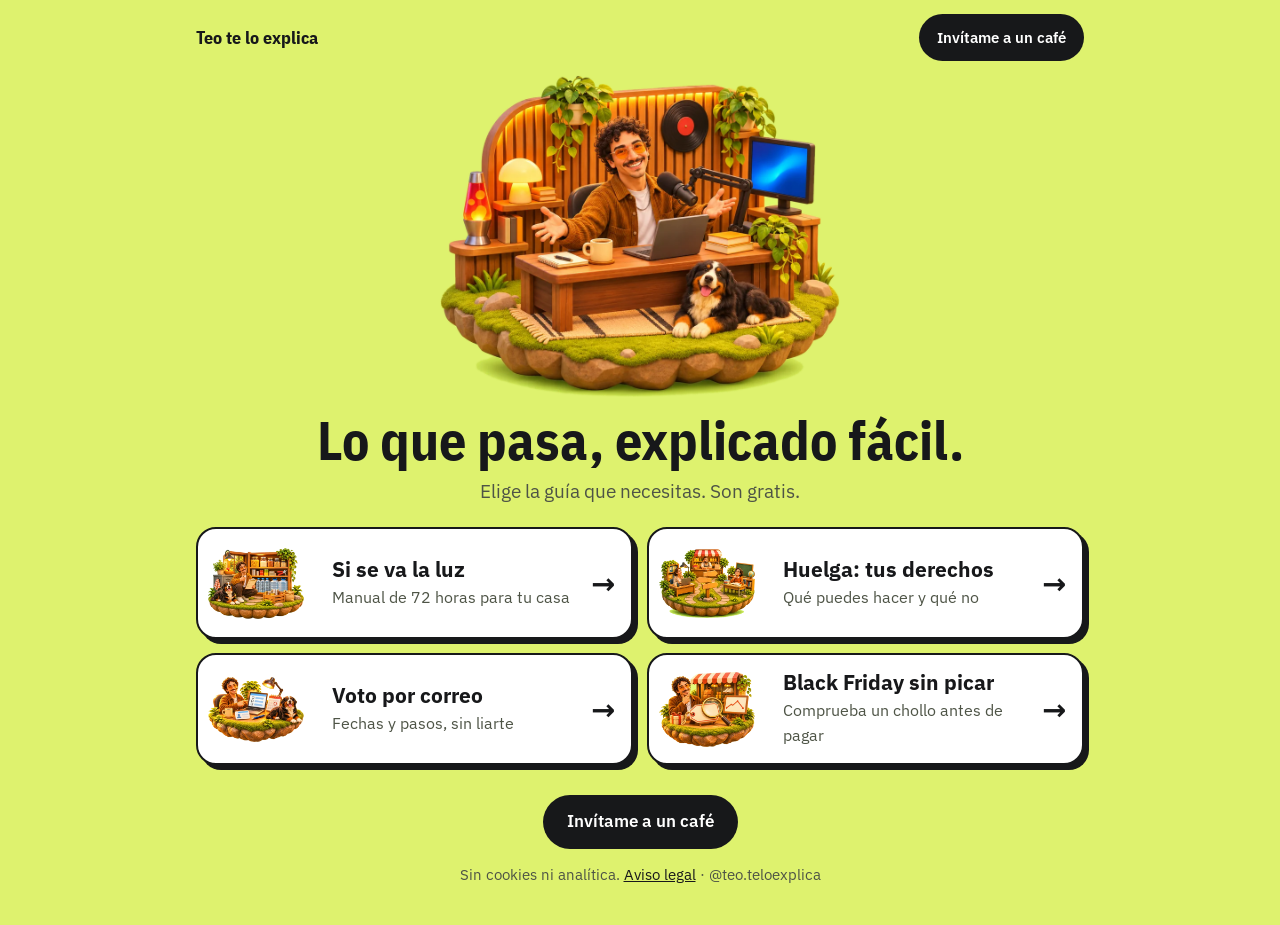
==== commit 301ec10c: "feat: portada sencilla (Teo + 4 botones grandes) y resumen de 5 pasos al inicio de cada guia" ====
--- a/index.html
+++ b/index.html
@@ -1,10 +1,10 @@
 <!doctype html>
 <html lang="es">
 <head>
-  <meta charset="utf-8" />
-  <meta name="viewport" content="width=device-width, initial-scale=1, viewport-fit=cover" />
+  <meta charset="utf-8">
+  <meta name="viewport" content="width=device-width, initial-scale=1, viewport-fit=cover">
   <title>Teo te lo explica · Noticias y guías explicadas fácil</title>
-  <meta name="description" content="Noticias y guías prácticas, con datos y sin rodeos: apagón, huelga, voto por correo y Black Friday. Gratis." />
+  <meta name="description" content="Guías prácticas con datos y sin rodeos: apagón, huelga, voto por correo y Black Friday. Gratis.">
   <link rel="canonical" href="https://teoteloexplica.com/">
   <link rel="icon" href="favicon.png">
   <link rel="apple-touch-icon" href="apple-touch-icon.png">
@@ -14,91 +14,74 @@
   <meta property="og:url" content="https://teoteloexplica.com/">
   <meta property="og:image" content="https://teoteloexplica.com/og.jpg">
   <meta name="twitter:card" content="summary_large_image">
-  <link rel="stylesheet" href="fonts/fonts.css" />
+  <link rel="stylesheet" href="fonts/fonts.css">
   <style>
-    :root, .sw-root {
-      --sw-bg: #DEF26E;            /* lima Teo (igual que el fondo de los vídeos) */
-      --sw-ink: #17181A;
-      --sw-ink-soft: #4E5446;
-      --sw-accent: #17181A;
-      --sw-font-display: 'IBM Plex Sans Condensed', 'IBM Plex Sans', system-ui, sans-serif;
-      --sw-font-body: 'IBM Plex Sans', system-ui, sans-serif;
+    :root { --lima:#DEF26E; --tinta:#17181A; --suave:#4E5446; --crema:#F7F8F1; }
+    * { box-sizing: border-box; }
+    html, body { margin: 0; }
+    body { background: var(--lima); color: var(--tinta); font-family: 'IBM Plex Sans', system-ui, sans-serif; font-size: 18px; line-height: 1.5; }
+    .barra { display: flex; align-items: center; justify-content: space-between; gap: 12px; max-width: 920px; margin: 0 auto;
+             padding: 14px max(16px, env(safe-area-inset-right, 0px)) 6px max(16px, env(safe-area-inset-left, 0px)); }
+    .marca { font-family: 'IBM Plex Sans Condensed', sans-serif; font-weight: 700; font-size: 1.15rem; }
+    .cafe { background: var(--tinta); color: #fff; text-decoration: none; font-weight: 600; font-size: .95rem; padding: 12px 18px; border-radius: 999px; white-space: nowrap; }
+    main { max-width: 920px; margin: 0 auto; padding: 0 max(16px, env(safe-area-inset-right, 0px)) 40px max(16px, env(safe-area-inset-left, 0px)); }
+    .teo { display: block; width: min(78vw, 400px); height: auto; margin: 8px auto 0; }
+    h1 { font-family: 'IBM Plex Sans Condensed', sans-serif; font-size: clamp(2.2rem, 8vw, 3.4rem); line-height: 1.05; margin: 14px 0 8px; text-align: center; text-wrap: balance; }
+    .sub { text-align: center; font-size: 1.2rem; color: var(--suave); margin: 0 0 22px; }
+    .lista { display: grid; gap: 14px; grid-template-columns: 1fr; }
+    .guia { display: grid; grid-template-columns: 96px 1fr 28px; align-items: center; gap: 14px; min-height: 112px;
+            background: #fff; color: var(--tinta); text-decoration: none; border: 2.5px solid var(--tinta); border-radius: 20px;
+            padding: 10px 16px 10px 10px; box-shadow: 5px 5px 0 var(--tinta); }
+    .guia:active { transform: translate(2px, 2px); box-shadow: 3px 3px 0 var(--tinta); }
+    .guia:focus-visible { outline: 4px solid #0a58ca; outline-offset: 3px; }
+    .guia img { width: 96px; height: 80px; object-fit: contain; }
+    .tx b { display: block; font-size: 1.3rem; line-height: 1.2; }
+    .tx span { display: block; font-size: 1.02rem; color: var(--suave); margin-top: 2px; }
+    .flecha { font-size: 1.8rem; font-weight: 700; }
+    @media (min-width: 720px) {
+      .lista { grid-template-columns: 1fr 1fr; }
+      .guia { grid-template-columns: 110px 1fr 24px; }
     }
-    html, body { background: #DEF26E; margin: 0; }
-    .guias { background: #F7F8F1; color: #17181A; font-family: 'IBM Plex Sans', system-ui, sans-serif;
-             padding: clamp(40px, 8vw, 90px) clamp(18px, 5vw, 64px); }
-    .guias h2 { font-family: 'IBM Plex Sans Condensed', sans-serif; font-size: clamp(1.8rem, 5vw, 3rem); margin: 0 0 18px; }
-    .guias ul { list-style: none; margin: 0 0 28px; padding: 0; display: grid; gap: 10px; max-width: 640px; }
-    .guias a.guia { display: block; padding: 14px 18px; border: 2px solid #17181A; border-radius: 14px;
-                    text-decoration: none; color: #17181A; font-weight: 600; background: #fff; box-shadow: 4px 4px 0 #17181A; }
-    .guias a.guia span { display: block; font-weight: 400; font-size: .92rem; color: #4E5446; }
-    .guias small { display: block; color: #4E5446; font-size: .85rem; line-height: 1.5; max-width: 640px; }
-    .guias small a { color: #17181A; }
+    footer { text-align: center; margin: 30px 0 0; font-size: .95rem; color: var(--suave); }
+    footer a { color: var(--tinta); }
+    .pie-cafe { display: inline-block; margin: 0 0 14px; background: var(--tinta); color: #fff; text-decoration: none; font-weight: 600; padding: 14px 24px; border-radius: 999px; font-size: 1.05rem; }
   </style>
 </head>
 <body>
-  <div id="top"></div>
-  <div id="world"></div>
-
-  <section class="guias" id="guias">
-    <h2>Todas las guías, gratis</h2>
-    <ul>
-      <li><a class="guia" href="apagon.html">Kit de emergencia de 72 horas<span>El manual práctico del apagón para tu casa.</span></a></li>
-      <li><a class="guia" href="huelga.html">Huelga general 11-N: tus derechos<span>Qué te cambia a ti y qué puedes hacer.</span></a></li>
-      <li><a class="guia" href="voto.html">Voto por correo 29-N: fechas y pasos<span>Cómo hacerlo sin liarte.</span></a></li>
-      <li><a class="guia" href="black-friday.html">Black Friday sin picar<span>Cómo comprobar un chollo antes de pagar.</span></a></li>
-    </ul>
-    <small>Sin cookies ni analítica. <a href="aviso-legal.html">Aviso legal</a> · @teo.teloexplica</small>
-  </section>
-
-  <script src="scrub-engine.js"></script>
-  <script>
-    mountScrollWorld(document.getElementById('world'), {
-      brand: { name: 'Teo te lo explica', href: '#top' },
-      cta: { label: 'Invítame a un café', href: 'https://www.buymeacoffee.com/Teoteloexplica' },
-      hint: 'Desliza hacia abajo',
-      nav: false,
-      diveScroll: 1.0,
-      connScroll: 0.5,
-      sections: [
-        { id: 'teo', label: 'Teo', still: 'assets/still1.webp', stillMobile: 'assets/still1-m.webp',
-          clip: 'assets/vid/scene1.mp4', clipMobile: 'assets/vid/scene1-m.mp4',
-          scroll: 1.0, linger: 0.35, accent: '',
-          eyebrow: 'Teo te lo explica', title: 'Lo que pasa, explicado fácil.',
-          body: 'Noticias y guías prácticas, con datos y sin rodeos.',
-          tags: [] },
-        { id: 'apagon', label: 'Apagón', still: 'assets/still2.webp', stillMobile: 'assets/still2-m.webp',
-          clip: 'assets/vid/scene2.mp4', clipMobile: 'assets/vid/scene2-m.mp4',
-          scroll: 1.0, linger: 0.35, accent: '#D9362B', eyebrow: 'Guía · Apagón', title: '¿Y si se va la luz 72 horas?',
-          body: 'El manual práctico para tu casa: qué tener y qué hacer.',
-          tags: [], cta: { primary: { label: 'Ver el manual', href: 'apagon.html' } } },
-        { id: 'huelga', label: 'Huelga', still: 'assets/still3.webp', stillMobile: 'assets/still3-m.webp',
-          clip: 'assets/vid/scene3.mp4', clipMobile: 'assets/vid/scene3-m.mp4',
-          scroll: 1.0, linger: 0.35, accent: '#17181A', eyebrow: 'Guía · Derechos', title: 'Tus derechos en una huelga.',
-          body: 'Qué puedes hacer y qué no, paso a paso.',
-          tags: [], cta: { primary: { label: 'Ver la guía', href: 'huelga.html' } } },
-        { id: 'voto', label: 'Voto', still: 'assets/still4.webp', stillMobile: 'assets/still4-m.webp',
-          clip: 'assets/vid/scene4.mp4', clipMobile: 'assets/vid/scene4-m.mp4',
-          scroll: 1.0, linger: 0.35, accent: '#D9362B', eyebrow: 'Guía · Voto', title: 'Voto por correo: fechas y pasos.',
-          body: 'Cómo hacerlo sin liarte, con las fechas a mano.',
-          tags: [], cta: { primary: { label: 'Ver la guía', href: 'voto.html' } } },
-        { id: 'bf', label: 'Black Friday', still: 'assets/still5.webp', stillMobile: 'assets/still5-m.webp',
-          clip: 'assets/vid/scene5.mp4', clipMobile: 'assets/vid/scene5-m.mp4',
-          scroll: 1.0, linger: 0.35, accent: '#17181A', eyebrow: 'Guía · Compras', title: 'Black Friday sin picar.',
-          body: 'Cómo comprobar un chollo antes de pagar.',
-          tags: [], cta: { primary: { label: 'Ver la guía', href: 'black-friday.html' } } },
-        { id: 'final', label: 'Gratis', still: 'assets/still6.webp', stillMobile: 'assets/still6-m.webp',
-          clip: 'assets/vid/scene6.mp4', clipMobile: 'assets/vid/scene6-m.mp4',
-          scroll: 1.0, linger: 0.35, accent: '',
-          eyebrow: 'Gratis', title: 'Todas las guías, gratis.',
-          body: 'Si te ayudan, puedes invitarme a un café (es voluntario).',
-          tags: [],
-          cta: { primary: { label: 'Ver las guías', href: '#guias' },
-                 secondary: { label: 'Invítame a un café', href: 'https://www.buymeacoffee.com/Teoteloexplica' } } },
-      ],
-      connectors: ['assets/vid/conn1.mp4', 'assets/vid/conn2.mp4', 'assets/vid/conn3.mp4', 'assets/vid/conn4.mp4', 'assets/vid/conn5.mp4'],
-      connectorsMobile: ['assets/vid/conn1-m.mp4', 'assets/vid/conn2-m.mp4', 'assets/vid/conn3-m.mp4', 'assets/vid/conn4-m.mp4', 'assets/vid/conn5-m.mp4'],
-    });
-  </script>
+  <div class="barra">
+    <span class="marca">Teo te lo explica</span>
+    <a class="cafe" href="https://www.buymeacoffee.com/Teoteloexplica">Invítame a un café</a>
+  </div>
+  <main>
+    <img class="teo" src="inicio/teo.webp" alt="Teo, con su perro, sentado en su estudio" width="900">
+    <h1>Lo que pasa, explicado fácil.</h1>
+    <p class="sub">Elige la guía que necesitas. Son gratis.</p>
+    <nav class="lista" aria-label="Guías">
+      <a class="guia" href="apagon.html">
+        <img src="inicio/apagon.webp" alt="" width="360" loading="lazy">
+        <span class="tx"><b>Si se va la luz</b><span>Manual de 72 horas para tu casa</span></span>
+        <span class="flecha" aria-hidden="true">→</span>
+      </a>
+      <a class="guia" href="huelga.html">
+        <img src="inicio/huelga.webp" alt="" width="360" loading="lazy">
+        <span class="tx"><b>Huelga: tus derechos</b><span>Qué puedes hacer y qué no</span></span>
+        <span class="flecha" aria-hidden="true">→</span>
+      </a>
+      <a class="guia" href="voto.html">
+        <img src="inicio/voto.webp" alt="" width="360" loading="lazy">
+        <span class="tx"><b>Voto por correo</b><span>Fechas y pasos, sin liarte</span></span>
+        <span class="flecha" aria-hidden="true">→</span>
+      </a>
+      <a class="guia" href="black-friday.html">
+        <img src="inicio/bf.webp" alt="" width="360" loading="lazy">
+        <span class="tx"><b>Black Friday sin picar</b><span>Comprueba un chollo antes de pagar</span></span>
+        <span class="flecha" aria-hidden="true">→</span>
+      </a>
+    </nav>
+    <footer>
+      <a class="pie-cafe" href="https://www.buymeacoffee.com/Teoteloexplica">Invítame a un café</a><br>
+      Sin cookies ni analítica. <a href="aviso-legal.html">Aviso legal</a> · @teo.teloexplica
+    </footer>
+  </main>
 </body>
 </html>
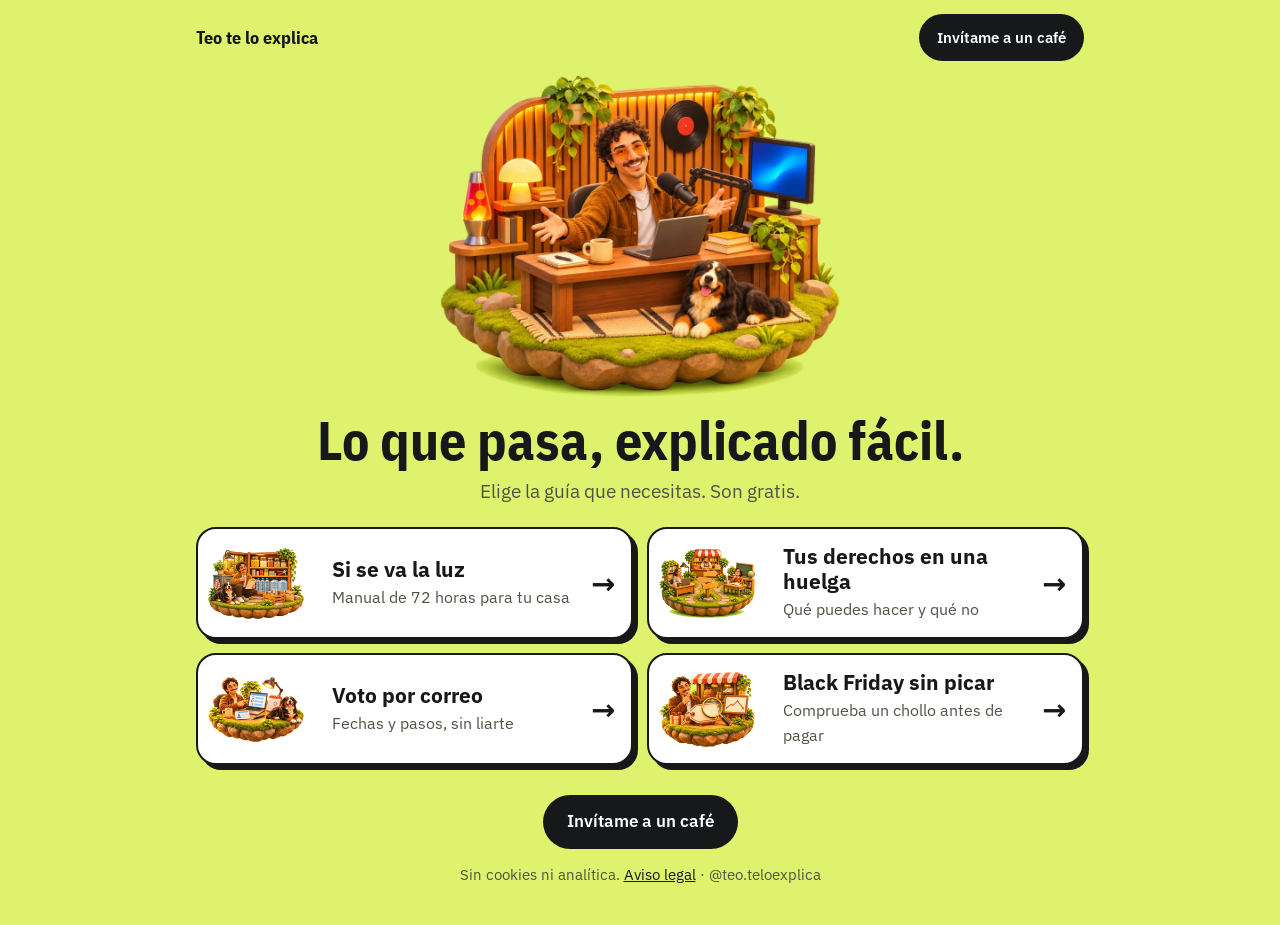
==== commit 087deea8: "feat: huelga como guia general de derechos con aviso de que la fecha ya paso" ====
--- a/index.html
+++ b/index.html
@@ -64,7 +64,7 @@
       </a>
       <a class="guia" href="huelga.html">
         <img src="inicio/huelga.webp" alt="" width="360" loading="lazy">
-        <span class="tx"><b>Huelga: tus derechos</b><span>Qué puedes hacer y qué no</span></span>
+        <span class="tx"><b>Tus derechos en una huelga</b><span>Qué puedes hacer y qué no</span></span>
         <span class="flecha" aria-hidden="true">→</span>
       </a>
       <a class="guia" href="voto.html">
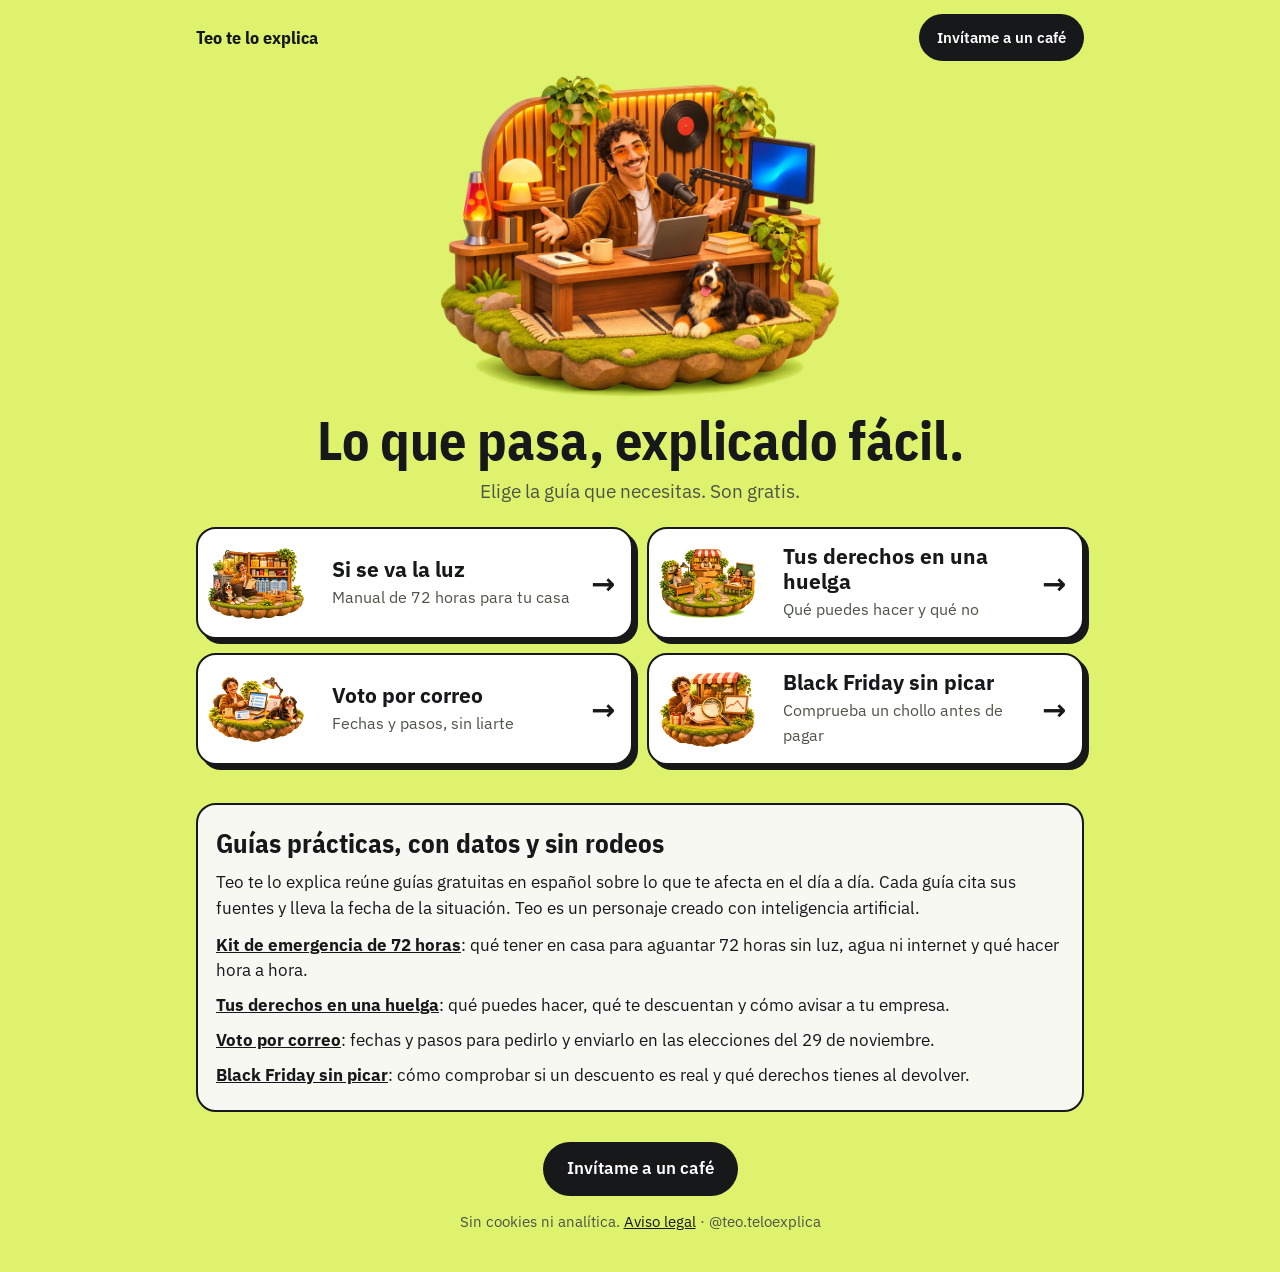
==== commit 98eeb216: "seo: sitemap, robots con permiso a buscadores e IA, llms.txt, datos estructurados JSON-LD, texto en " ====
--- a/index.html
+++ b/index.html
@@ -42,10 +42,17 @@
       .lista { grid-template-columns: 1fr 1fr; }
       .guia { grid-template-columns: 110px 1fr 24px; }
     }
+    .sobre { margin: 38px 0 0; padding: 22px 18px; background: var(--crema); border: 2.5px solid var(--tinta); border-radius: 20px; }
+    .sobre h2 { font-family: 'IBM Plex Sans Condensed', sans-serif; font-size: 1.7rem; line-height: 1.15; margin: 0 0 10px; }
+    .sobre p { margin: 0 0 12px; font-size: 1.08rem; }
+    .sobre ul { margin: 0; padding: 0; list-style: none; display: grid; gap: 10px; }
+    .sobre li { font-size: 1.05rem; }
+    .sobre a { color: var(--tinta); font-weight: 700; }
     footer { text-align: center; margin: 30px 0 0; font-size: .95rem; color: var(--suave); }
     footer a { color: var(--tinta); }
     .pie-cafe { display: inline-block; margin: 0 0 14px; background: var(--tinta); color: #fff; text-decoration: none; font-weight: 600; padding: 14px 24px; border-radius: 999px; font-size: 1.05rem; }
   </style>
+<!--seo:inicio--><meta name="robots" content="index,follow,max-image-preview:large,max-snippet:-1,max-video-preview:-1"><script type="application/ld+json">{"@context":"https://schema.org","@graph":[{"@type":"Organization","@id":"https://teoteloexplica.com/#org","name":"Teo te lo explica","url":"https://teoteloexplica.com/","logo":{"@type":"ImageObject","url":"https://teoteloexplica.com/apple-touch-icon.png"},"sameAs":["https://www.instagram.com/teo.teloexplica/"]},{"@type":"WebSite","@id":"https://teoteloexplica.com/#web","url":"https://teoteloexplica.com/","name":"Teo te lo explica","inLanguage":"es-ES","publisher":{"@id":"https://teoteloexplica.com/#org"},"description":"Guías prácticas con datos y sin rodeos: apagón, huelga, voto por correo y Black Friday. Gratis."},{"@type":"ItemList","name":"Guías de Teo te lo explica","itemListElement":[{"@type":"ListItem","position":1,"name":"Kit de emergencia de 72 horas","url":"https://teoteloexplica.com/apagon.html"},{"@type":"ListItem","position":2,"name":"Tus derechos en una huelga","url":"https://teoteloexplica.com/huelga.html"},{"@type":"ListItem","position":3,"name":"Voto por correo","url":"https://teoteloexplica.com/voto.html"},{"@type":"ListItem","position":4,"name":"Black Friday sin picar","url":"https://teoteloexplica.com/black-friday.html"}]}]}</script><!--seo:fin-->
 </head>
 <body>
   <div class="barra">
@@ -78,6 +85,16 @@
         <span class="flecha" aria-hidden="true">→</span>
       </a>
     </nav>
+    <section class="sobre" aria-labelledby="sobre-t">
+      <h2 id="sobre-t">Guías prácticas, con datos y sin rodeos</h2>
+      <p>Teo te lo explica reúne guías gratuitas en español sobre lo que te afecta en el día a día. Cada guía cita sus fuentes y lleva la fecha de la situación. Teo es un personaje creado con inteligencia artificial.</p>
+      <ul>
+        <li><a href="apagon.html">Kit de emergencia de 72 horas</a>: qué tener en casa para aguantar 72 horas sin luz, agua ni internet y qué hacer hora a hora.</li>
+        <li><a href="huelga.html">Tus derechos en una huelga</a>: qué puedes hacer, qué te descuentan y cómo avisar a tu empresa.</li>
+        <li><a href="voto.html">Voto por correo</a>: fechas y pasos para pedirlo y enviarlo en las elecciones del 29 de noviembre.</li>
+        <li><a href="black-friday.html">Black Friday sin picar</a>: cómo comprobar si un descuento es real y qué derechos tienes al devolver.</li>
+      </ul>
+    </section>
     <footer>
       <a class="pie-cafe" href="https://www.buymeacoffee.com/Teoteloexplica">Invítame a un café</a><br>
       Sin cookies ni analítica. <a href="aviso-legal.html">Aviso legal</a> · @teo.teloexplica
